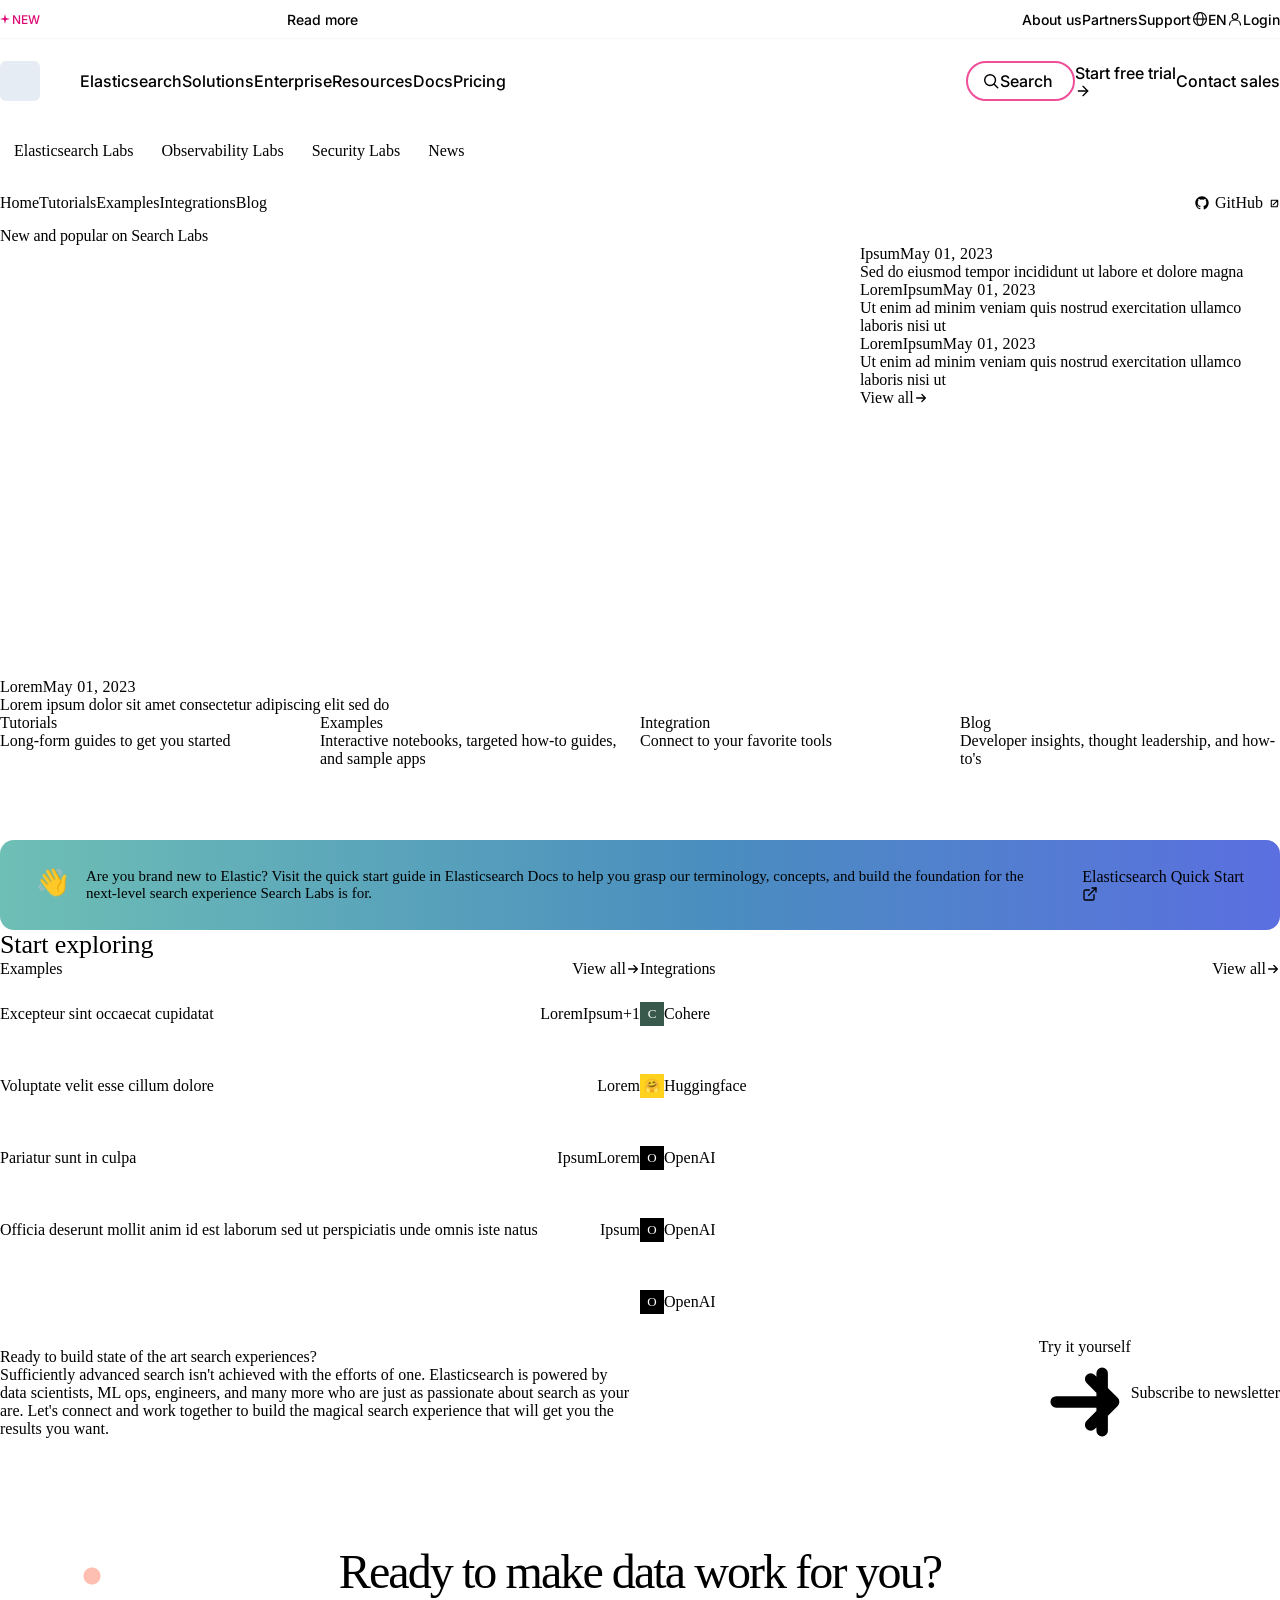
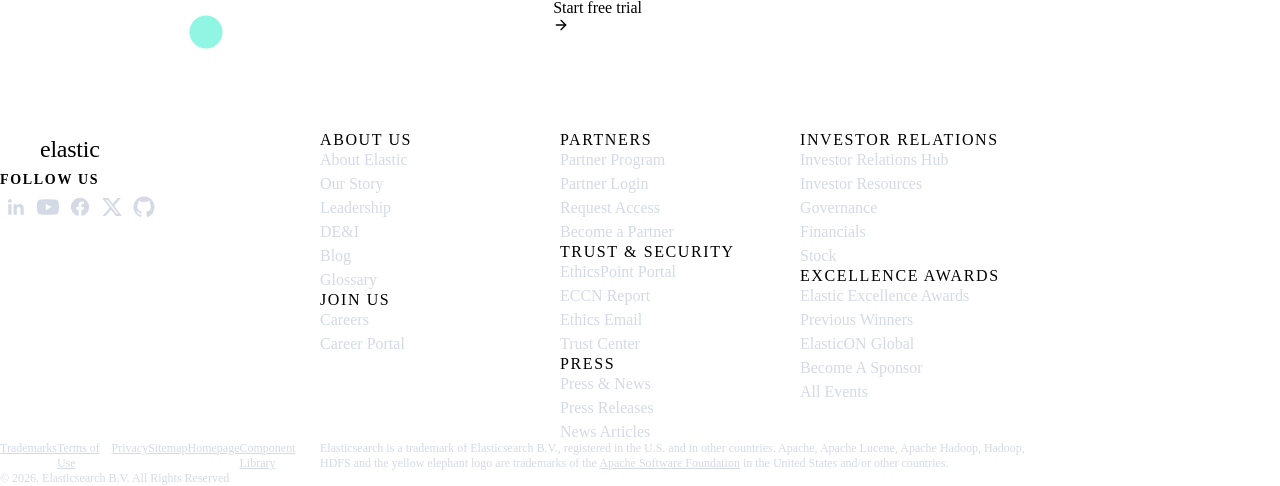
==== index.html @ caa1973e "Add files via upload" ====
<!DOCTYPE html>
<html lang="en">
<head>
<meta charset="UTF-8" />
<meta name="viewport" content="width=device-width, initial-scale=1" />
<title>Search Labs — New and popular</title>
<link rel="preconnect" href="https://fonts.googleapis.com" />
<link rel="preconnect" href="https://fonts.gstatic.com" crossorigin />
<link href="https://fonts.googleapis.com/css2?family=Inter:wght@400;500;600;700;800;900&family=Roboto+Mono:wght@500;700&display=swap" rel="stylesheet" />
<style>
  /* Inline fallback for experimental tokens — see design-system.css for full context.
     This block only takes effect if design-system.css fails to load. */
  :root {
    --fw-body: 500;  /* EXPERIMENT 2026-05-14: body weight Medium (vs default 400). */
  }
</style>
<link rel="stylesheet" href="design-system.css" />
<style>
  /* =========================================================
     Design tokens — MOVED to design-system.css
     ========================================================= */

  /* =========================================================
     Reset
     ========================================================= */
  *, *::before, *::after { box-sizing: border-box; }
  html, body { margin: 0; padding: 0; }
  body {
    font-family: var(--font-body);
    font-size: var(--fs-body);
    line-height: var(--lh-body);
    font-weight: var(--fw-body, 400);  /* EXPERIMENT 2026-05-14: see design-system.css. Literal 400 fallback engages if --fw-body is removed. */
    color: var(--gray-dark);
    background: var(--white);
    -webkit-font-smoothing: antialiased;
    -moz-osx-font-smoothing: grayscale;
  }
  a { color: inherit; text-decoration: none; }
  ul { list-style: none; margin: 0; padding: 0; }
  button { font: inherit; cursor: pointer; background: none; border: none; }
  img, svg { display: block; max-width: 100%; }

  /* =========================================================
     Page shell
     ========================================================= */
  .page {
    width: 100%;
    background: var(--white);
  }
  .container {
    max-width: 1512px;
    margin: 0 auto;
    padding-left: var(--s-64);
    padding-right: var(--s-64);
  }

  /* =========================================================
     Site header — TWO-TIER NAVIGATION COMPONENT
     -----------------------------------------------------------
     Flexible by design — both navs are plain <ul>/<li>/<a>.
     Customize by editing the <li> items in HTML.
     Mark the current page on each tier with class="is-active".
     ========================================================= */
  .site-header {
    position: sticky;
    top: 0;
    z-index: 100;
    background: var(--white);
  }

  /* Primary nav — cross-lab — AWS-style: white pill, bordered, hover-grey */
  .topnav {
    background: var(--white);
    border-top: 1px solid var(--border);
    border-bottom: 1px solid var(--border);
    color: var(--gray-dark);
  }
  .topnav__inner,
  .subnav__inner {
    max-width: 1512px;
    margin: 0 auto;
    display: flex;
    align-items: center;
  }
  /* Topnav inner sits 14px tighter than .container so the FIRST PILL'S TEXT
     (offset by its 14px internal padding) aligns with the gnav logo at 64px. */
  .topnav__inner  { height: 56px; padding: 0 calc(var(--s-64) - 14px); }
  .subnav__inner  { height: 48px; padding: 0 var(--s-64); }
  .topnav__list,
  .subnav__list {
    display: flex;
    margin: 0;
    padding: 0;
    list-style: none;
  }
  .topnav__list { gap: var(--s-4); }
  .subnav__list { gap: var(--s-24); }
  /* Make [hidden] work on flex containers — UA display:none is overridden
     by the explicit display:flex rule above, so we force it here. */
  .topnav__list[hidden],
  .subnav__list[hidden] { display: none; }
  .topnav__link,
  .subnav__link {
    position: relative;
    display: inline-flex;
    align-items: center;
    font-family: var(--font-body);
    font-weight: var(--fw-semibold);
    font-size: var(--fs-small);
    transition: color 0.15s ease, background-color 0.15s ease;
  }
  .topnav__link {
    height: 36px;
    padding: 0 14px;
    border-radius: 6px;
    color: var(--gray-dark);
  }
  .topnav__link:hover {
    background: #EDF1F5;
    color: var(--black);
  }
  .topnav__link.is-active {
    color: var(--black);
  }
  .topnav__link.is-active::after {
    content: '';
    position: absolute;
    left: 14px; right: 14px; bottom: -11px;
    height: 2px;
    background: var(--black);
    border-radius: 1px;
  }

  /* ─── Lab dropdown — replaces the 4-tab topnav list on inner/article pages ──
     Shows the current lab as a trigger button; clicking opens a panel listing
     all 4 labs with a check mark on the active one. Click navigates to that
     lab's home page. Toggled by the router based on which page is active. */
  .lab-dropdown {
    position: relative;
  }
  .lab-dropdown__trigger {
    display: inline-flex;
    align-items: center;
    gap: 8px;
    background: var(--white);
    border: 1px solid var(--border);
    padding: 6px 14px;
    cursor: pointer;
    font-family: var(--font-body);
    font-weight: var(--fw-semibold);
    font-size: var(--fs-small);
    color: var(--gray-dark);
    border-radius: 6px;
    transition: background-color 0.15s ease, border-color 0.15s ease;
  }
  .lab-dropdown__trigger:hover {
    background: #EDF1F5;
    border-color: var(--gray-medium);
    color: var(--black);
  }
  .lab-dropdown__trigger-chevron {
    width: 10px;
    height: 10px;
    transition: transform 0.18s ease;
    color: currentColor;
  }
  .lab-dropdown__trigger[aria-expanded="true"] .lab-dropdown__trigger-chevron {
    transform: rotate(180deg);
  }
  .lab-dropdown__panel {
    position: absolute;
    top: calc(100% + 6px);
    left: 0;
    min-width: 240px;
    background: var(--white);
    border: 1px solid var(--border);
    border-radius: var(--r-8);
    box-shadow: 0 8px 24px rgba(15, 23, 42, 0.08);
    padding: var(--s-16) 0 0 0;
    z-index: 100;
  }
  .lab-dropdown__panel-label {
    font-family: var(--font-body);
    font-size: var(--fs-small);
    color: var(--gray);
    margin: 0 0 var(--s-12);
    padding: 0 var(--s-12);
  }
  .lab-dropdown__list {
    list-style: none;
    margin: 0;
    padding: 0;
    display: flex;
    flex-direction: column;
    gap: 2px;
  }
  .lab-dropdown__item {
    display: flex;
    align-items: center;
    gap: var(--s-8);
    padding: var(--s-12);
    border-radius: var(--r-4);
    text-decoration: none;
    font-family: var(--font-body);
    font-weight: var(--fw-semibold);
    font-size: var(--fs-small);
    color: var(--gray-dark);
    transition: background-color 0.15s ease;
  }
  .lab-dropdown__item:hover {
    background: var(--surface-neutral-1-5);
  }
  .lab-dropdown__item-check {
    width: 16px;
    height: 16px;
    flex-shrink: 0;
    color: var(--brand-elastic-teal, #02BCB7);
    visibility: hidden; /* always reserves space so labels align */
  }
  .lab-dropdown__item.is-active .lab-dropdown__item-check {
    visibility: visible;
  }
  .lab-dropdown__item.is-active {
    background: #E6F7F5;
  }

  /* ─── Sticky secondary nav — wraps topnav + subnav so the whole row stays
     pinned to the top on inner/article pages. Only the secondary block is
     sticky; the brand nav and utility nav above it scroll away. */
  .topnav {
    position: sticky;
    top: 0;
    z-index: 50;
  }
  .subnav {
    position: sticky;
    top: 56px; /* topnav__inner height */
    z-index: 49;
  }
  /* Remove the hairline under the secondary nav per Session 53 */

  /* Sub nav — within-lab (light) */
  .subnav {
    background: var(--white);
    /* Border removed per Session 53 */
  }
  .subnav__link {
    height: 48px;
    color: var(--gray-dark);
  }
  .subnav__link:hover { color: var(--black); }
  .subnav__link.is-active { color: var(--black); }
  .subnav__link.is-active::after {
    content: '';
    position: absolute;
    left: 0; right: 0; bottom: -1px;
    height: 2px;
    background: var(--brand-elastic-blue);
  }
  /* Disabled (Company categories): non-interactive, slightly muted */
  .subnav__link.is-disabled {
    color: var(--gray);
    cursor: default;
    pointer-events: none;
    opacity: 0.7;
  }
  /* External link group — right-aligned within subnav row */
  .subnav__list--end {
    margin-left: auto;
  }
  /* Right-aligned group on the secondary nav. Holds all per-lab sub-nav
     lists (main links + optional external --end list with GitHub).
     Default: natural flow — sits to the right of the dropdown.
     On inner pages: .subnav__inner uses space-between to push the
     dropdown left and this group right. On home pages: no special
     right-alignment, the original .subnav__list--end orphan-push handles
     GitHub flush-right as before. */
  .subnav__right {
    display: flex;
    align-items: center;
    gap: var(--s-24);
    flex: 1;
  }
  .subnav__right[hidden] { display: none; }
  /* Inner pages only: the group right-aligns as a unit (the dropdown
     sits left of it). Remove the orphan margin-left:auto on --end since
     both lists now flow together. */
  body[data-inner-page] .subnav__right {
    flex: 0 0 auto;
    margin-left: auto;
  }
  body[data-inner-page] .subnav__list--end {
    margin-left: 0;
  }
  /* External link — brand logo on the left, small outbound arrow on the right */
  .subnav__link--external {
    gap: 6px;
  }
  .subnav__link-logo {
    width: 14px;
    height: 14px;
    color: var(--gray-dark);
    flex-shrink: 0;
    transition: color 0.15s ease;
  }
  .subnav__link-ext {
    width: 11px;
    height: 11px;
    color: var(--gray);
    flex-shrink: 0;
    transition: color 0.15s ease;
  }
  .subnav__link--external:hover .subnav__link-logo,
  .subnav__link--external:hover .subnav__link-ext { color: var(--gray-dark); }

  /* =========================================================
     Section 1 — HERO  (1512 × 776)
     ========================================================= */
  .hero {
    position: relative;
    background: var(--hero-bg);
    padding-top: var(--s-64);
    padding-bottom: var(--s-64);
    overflow: hidden;
  }
  /* Blank placeholder for "Casey's Background Art" — image will be added later */
  .hero__bg-placeholder {
    position: absolute;
    inset: 0;
    pointer-events: none;
    /* intentionally empty — placeholder for background art */
  }
  .hero__title {
    font-family: var(--font-heading);
    font-weight: var(--fw-bold);
    font-size: var(--fs-h2);
    line-height: var(--lh-h2);
    color: var(--gray-dark);
    margin: 0 0 var(--s-24) 0;
    letter-spacing: -0.01em;
    position: relative;
  }
  .hero__layout {
    display: grid;
    grid-template-columns: minmax(0, 1fr) 420px;
    gap: var(--s-64);
    align-items: start;
    position: relative;
  }

  /* Featured article card */
  .featured {
    background: var(--white);
    border: 1px solid var(--border);
    border-radius: var(--r-10);
    overflow: hidden;
    display: flex;
    flex-direction: column;
  }
  /* BLANK image placeholder — to be filled in later */
  .featured__image {
    height: 433px;
    background: var(--gray-lightest);
    border-bottom: 1px solid var(--border);
    /* Intentionally blank — user will add the background image later */
  }
  .featured__body {
    padding: var(--s-24);
    display: flex;
    flex-direction: column;
    gap: var(--s-16);
  }
  .featured__meta {
    display: flex;
    align-items: center;
    gap: var(--s-24);
  }
  .featured__date {
    font-family: var(--font-mono);
    font-size: var(--fs-xs);
    font-weight: var(--fw-medium);
    letter-spacing: 0.02em;
    color: var(--gray);
  }
  .featured__title {
    font-family: var(--font-heading);
    font-weight: var(--fw-bold);
    font-size: var(--fs-h4);
    line-height: var(--lh-h4);
    color: var(--gray-dark);
    margin: 0;
    letter-spacing: -0.005em;
  }
  .featured__title a { color: inherit; text-decoration: none; }
  .featured__title a:hover { text-decoration: underline; }

  /* Chip (tag) — blue outline pill */
  /* =========================================================
     Chip / tag — MOVED to design-system.css
     ========================================================= */

  /* Popular sidebar */
  .popular {
    display: flex;
    flex-direction: column;
    gap: var(--s-16);
  }
  .popular__list {
    display: flex;
    flex-direction: column;
  }
  .popular__item {
    padding: var(--s-24) 0;
    display: flex;
    flex-direction: column;
    gap: var(--s-16);
  }
  .popular__item:first-child {
    padding-top: 0;
  }
  .popular__item + .popular__item {
    border-top: 1px solid var(--border);
  }
  .popular__head {
    display: flex;
    align-items: center;
    gap: var(--s-24);
    flex-wrap: wrap;
  }
  .popular__chips {
    display: flex;
    gap: var(--s-8);
  }
  .popular__date {
    font-family: var(--font-mono);
    font-size: var(--fs-xs);
    font-weight: var(--fw-medium);
    letter-spacing: 0.02em;
    color: var(--gray);
  }
  .popular__title {
    font-family: var(--font-heading);
    font-weight: var(--fw-bold);
    font-size: var(--fs-h5);
    line-height: var(--lh-h5);
    color: var(--gray-dark);
    margin: 0;
    letter-spacing: -0.005em;
  }
  .popular__title a:hover { text-decoration: underline; }

  /* View-all link */
  .view-all {
    display: inline-flex;
    align-items: center;
    gap: var(--s-8);
    font-family: var(--font-body);
    font-weight: var(--fw-bold);
    font-size: var(--fs-link);
    line-height: var(--lh-link);
    color: var(--brand-elastic-blue);
    margin-top: var(--s-8);
  }
  .view-all:hover { text-decoration: underline; }
  .view-all svg { width: 14px; height: 14px; }

  /* Popular sidebar — Follow + Subscribe pair (Obs/Sec home) */
/* Popular sidebar — SHARE block at the bottom (replaces the long
     Follow / Subscribe buttons). Reuses the sidebar__share visual. */
  .popular__share {
    margin-top: var(--s-24);
    padding-top: var(--s-24);
    border-top: 1px solid var(--border);
  }
  .popular__share-label {
    font-family: var(--font-mono);
    font-weight: var(--fw-bold);
    font-size: 12px;
    letter-spacing: 0.08em;
    text-transform: uppercase;
    color: var(--gray);
    margin: 0 0 var(--s-12) 0;
  }
  .popular__share-icons {
    display: flex;
    gap: var(--s-16);
  }
  .popular__share-icons a {
    color: var(--gray);
    transition: color 0.15s ease;
    display: inline-flex;
  }
  .popular__share-icons a:hover { color: var(--gray-dark); }
  .popular__share-icons svg { width: 20px; height: 20px; }

  /* =========================================================
     Section 2 — CONTENT (Category cards + Callout + Explore)
     ========================================================= */
  .content {
    padding-top: var(--s-64);
    padding-bottom: var(--s-64);
    background: var(--white);
  }

  /* 4 category cards row */
  /* ============ Blog tabs (Articles / Series) — uses glossary alphabet pattern ============ */
  .blog-tabs {
    max-width: 1512px;
    margin: 0 auto;
    padding: var(--s-32) var(--s-64) 0;
    display: flex;
    gap: var(--s-32);
    background: var(--white);
    position: sticky;
    top: 0;
    z-index: 5;
    border-bottom: 1px solid var(--border);
  }
  .blog-tabs button {
    background: none;
    border: none;
    padding: 0 0 14px 0;
    font-family: var(--font-body);
    font-weight: var(--fw-semibold);
    font-size: 18px;
    line-height: 1;
    color: #9CA3AF;
    cursor: pointer;
    position: relative;
    transition: color 0.15s ease;
  }
  .blog-tabs button:hover:not(.is-active) { color: var(--gray-dark); }
  .blog-tabs button.is-active {
    color: var(--brand-elastic-blue);
    font-weight: var(--fw-bold);
  }
  .blog-tabs button.is-active::after {
    content: '';
    position: absolute;
    left: 0; right: 0; bottom: -1px;
    height: 2px;
    background: var(--brand-elastic-blue);
  }

  /* Series grid — 3 columns, simple image + title + description card */
  .series-grid {
    max-width: 1512px;
    margin: 0 auto;
    padding: 0 var(--s-64);
    display: grid;
    grid-template-columns: repeat(3, 1fr);
    gap: var(--s-32);
  }
  .series-card {
    display: flex;
    flex-direction: column;
    background: var(--white);
    border: 1px solid var(--border);
    border-radius: var(--r-8);
    overflow: hidden;
    text-decoration: none;
    color: inherit;
    transition: border-color 0.15s ease, box-shadow 0.15s ease, transform 0.15s ease;
  }
  .series-card:hover {
    border-color: #B6C7E0;
    box-shadow: 0 4px 12px rgba(15, 27, 56, 0.06);
    transform: translateY(-1px);
  }
  .series-card__image {
    aspect-ratio: 16 / 10;
    background: linear-gradient(135deg, #E6ECF3 0%, var(--surface-neutral-1-5) 100%);
  }
  .series-card__body {
    padding: var(--s-24);
    display: flex;
    flex-direction: column;
    gap: var(--s-12);
  }
  .series-card__title {
    font-family: var(--font-heading);
    font-weight: var(--fw-bold);
    font-size: 20px;
    line-height: var(--lh-h4);
    color: var(--gray-dark);
    margin: 0;
    letter-spacing: -0.005em;
  }
  .series-card:hover .series-card__title { text-decoration: underline; }
  .series-card__desc {
    font-family: var(--font-body);
    font-size: 15px;
    line-height: var(--lh-lead);
    color: var(--gray-dark);
    margin: 0;
  }
  @media (max-width: 1100px) {
    .series-grid { grid-template-columns: repeat(2, 1fr); }
  }
  @media (max-width: 720px) {
    .series-grid { grid-template-columns: 1fr; }
    .blog-tabs { padding: var(--s-24) var(--s-24) 0; gap: var(--s-24); }
    .blog-tabs button { font-size: 16px; }
  }

    /* ============ Glossary page ============ */
  .glossary-alphabet {
    max-width: 1512px;
    margin: 0 auto;
    padding: var(--s-32) var(--s-64) var(--s-16);
    display: flex;
    flex-wrap: wrap;
    gap: 28px;
    background: var(--white);
    position: sticky;
    top: 0;
    z-index: 5;
    border-bottom: 1px solid var(--border);
  }
  .glossary-alphabet button {
    background: none;
    border: none;
    padding: 0;
    font-family: var(--font-body);
    font-weight: var(--fw-medium);
    font-size: 18px;
    line-height: 1;
    color: #9CA3AF;
    cursor: pointer;
    transition: color 0.15s ease;
  }
  .glossary-alphabet button:hover:not([disabled]) { color: var(--gray-dark); }
  .glossary-alphabet button.is-active {
    color: var(--brand-elastic-blue);
    font-weight: var(--fw-bold);
    position: relative;
  }
  .glossary-alphabet button.is-active::after {
    content: '';
    position: absolute;
    left: -4px; right: -4px; bottom: -17px;
    height: 2px;
    background: var(--brand-elastic-blue);
  }
  .glossary-alphabet button[disabled] {
    color: #D4DAE5;
    cursor: default;
  }
  .glossary-body {
    max-width: 1512px;
    margin: 0 auto;
    padding: var(--s-48) var(--s-64) var(--s-64);
    display: grid;
    grid-template-columns: 280px 1fr;
    gap: 80px;
    align-items: start;
  }
  .glossary-letter-card {
    width: 80px;
    height: 80px;
    background: var(--surface-neutral-1-5);
    border-radius: var(--r-8);
    display: flex;
    align-items: center;
    justify-content: center;
    font-family: var(--font-heading);
    font-weight: var(--fw-bold);
    font-size: 40px;
    color: var(--brand-elastic-blue);
    margin-bottom: var(--s-24);
  }
  .glossary-toc {
    display: flex;
    flex-direction: column;
    gap: 14px;
    font-family: var(--font-body);
    font-size: 15px;
    font-weight: var(--fw-medium);
    line-height: 1.4;
  }
  .glossary-toc a {
    color: var(--gray-dark);
    text-decoration: none;
    cursor: pointer;
    transition: color 0.15s ease;
  }
  .glossary-toc a:hover { color: var(--brand-elastic-blue); }
  .glossary-defs {
    display: flex;
    flex-direction: column;
    gap: 40px;
    max-width: 820px;
  }
  .glossary-term { scroll-margin-top: 120px; }
  .glossary-term__title {
    font-family: var(--font-heading);
    font-weight: var(--fw-bold);
    font-size: 26px;
    line-height: var(--lh-h4);
    color: var(--gray-dark);
    margin: 0 0 var(--s-12) 0;
    letter-spacing: -0.005em;
  }
  .glossary-term__def {
    font-family: var(--font-body);
    font-size: 16px;
    line-height: 1.7;
    color: var(--gray-dark);
    margin: 0;
  }
  .glossary-empty {
    color: var(--gray);
    font-style: italic;
  }
  @media (max-width: 900px) {
    .glossary-body { grid-template-columns: 1fr; gap: var(--s-32); padding: var(--s-32) var(--s-24); }
    .glossary-alphabet { padding: var(--s-24); gap: var(--s-16); }
    .glossary-alphabet button { font-size: 16px; }
  }

    /* ============ Home page gradient "Get Started" callout banner ============ */
  .home-callout {
    background: linear-gradient(90deg, #6EBFB5 0%, #4A8EBF 55%, #5B6FE0 100%);
    border-radius: 14px;
    padding: 28px 36px;
    margin: var(--s-48) 0 var(--s-48) 0;
    color: var(--white);
    display: flex;
    align-items: center;
    gap: 40px;
  }
  .home-callout__content {
    display: flex;
    align-items: flex-start;
    gap: 18px;
    flex: 1;
  }
  .home-callout__emoji {
    font-size: 26px;
    line-height: 1;
    flex-shrink: 0;
    margin-top: 2px;
  }
  .home-callout__text {
    font-family: var(--font-body);
    font-size: 15px;
    line-height: var(--lh-lead);
    color: var(--white);
    margin: 0;
  }
  .home-callout__text strong {
    font-weight: var(--fw-bold);
  }
  @media (max-width: 900px) {
    .home-callout { flex-direction: column; align-items: flex-start; gap: 22px; padding: var(--s-24); }
  }

  /* ============ Sidebar Quick Start callout (teal→blue gradient card) ============ */
  .qs-callout {
    background: linear-gradient(155deg, #6EBFB5 0%, #4A8EBF 55%, #5B6FE0 100%);
    border-radius: var(--r-10);
    padding: 26px var(--s-24);
    color: var(--white);
    display: flex;
    flex-direction: column;
    gap: 18px;
  }
  .qs-callout__emoji {
    font-size: 30px;
    line-height: 1;
  }
  .qs-callout__text {
    font-family: var(--font-body);
    font-size: 14px;
    line-height: var(--lh-lead);
    color: var(--white);
    margin: 0;
  }
  .qs-callout__text strong { font-weight: var(--fw-bold); }

  /* Start exploring section heading */
  .explore-title {
    font-family: var(--font-heading);
    font-weight: var(--fw-bold);
    font-size: 26px;
    line-height: var(--lh-h4);
    color: var(--gray-dark);
    margin: 0 0 var(--s-32) 0;
    letter-spacing: -0.005em;
  }

  .cat-cards {
    display: grid;
    grid-template-columns: repeat(4, 1fr);
    gap: var(--s-32);
    margin-bottom: var(--s-32);
  }
  .cat-card {
    background: var(--white);
    border: 1px solid var(--border);
    border-radius: var(--r-8);
    padding: var(--s-24);
    min-height: 126px;
    display: flex;
    flex-direction: column;
    gap: var(--s-8);
  }
  .cat-card__title {
    font-family: var(--font-heading);
    font-weight: var(--fw-bold);
    font-size: var(--fs-h5);    /* CHANGED 2026-05-14: was --fs-h4 (25px) → --fs-h5 (22px) to match .popular__title size on the home page. Revert: --fs-h4. */
    line-height: var(--lh-h5);  /* CHANGED 2026-05-14: was literal 1.2 → token --lh-h5 (1.3) for true alignment with .popular__title. Revert: 1.2. */
    color: var(--gray-dark);
    margin: 0;
  }
  .cat-card__desc {
    font-family: var(--font-body);
    font-size: var(--fs-small);
    line-height: var(--lh-small);
    color: var(--gray-dark);
    margin: 0;
  }
  .cat-card:hover .cat-card__title { text-decoration: underline; }

  /* Callout (teal→blue gradient) */
  /* Start exploring */
  .explore__title {
    font-family: var(--font-heading);
    font-weight: var(--fw-bold);
    font-size: var(--fs-h3);
    line-height: var(--lh-h3);
    color: var(--gray-dark);
    margin: 0 0 var(--s-24) 0;
    letter-spacing: -0.005em;
  }
  .explore__grid {
    display: grid;
    grid-template-columns: 1fr 1fr;
    gap: var(--s-32);
  }
  .explore-col__head {
    display: flex;
    align-items: center;
    justify-content: space-between;
    margin-bottom: var(--s-16);
  }
  .explore-col__title {
    font-family: var(--font-heading);
    font-weight: var(--fw-bold);
    font-size: var(--fs-h4);
    line-height: var(--lh-h2);
    color: var(--gray-dark);
    margin: 0;
    letter-spacing: -0.005em;
  }
  .explore-card {
    background: var(--white);
    border: 1px solid var(--border);
    border-radius: var(--r-8);
    overflow: hidden;
  }
  .explore-row {
    display: flex;
    align-items: center;
    gap: var(--s-16);
    padding: var(--s-24);
    min-height: 72px;
    border-bottom: 1px solid var(--border);
  }
  .explore-row:last-child { border-bottom: none; }
  .explore-row__link {
    font-family: var(--font-body);
    font-weight: var(--fw-bold);
    font-size: var(--fs-link);
    color: var(--gray-dark);
    flex: 1;
    line-height: 1.4;
  }
  .explore-row__link:hover { text-decoration: underline; }
  .explore-row__chips {
    display: flex;
    gap: var(--s-8);
    flex-shrink: 0;
  }
  .integration-row {
    display: flex;
    align-items: center;
    gap: var(--s-16);
    padding: var(--s-24);
    height: 72px;
    border-bottom: 1px solid var(--border);
  }
  .integration-row:last-child { border-bottom: none; }
  .integration-row__logo {
    width: 24px;
    height: 24px;
    border-radius: var(--r-4);
    display: grid;
    place-items: center;
    flex-shrink: 0;
    background: var(--gray-lightest);
    font-size: 13px;
    font-weight: var(--fw-bold);
  }
  .integration-row__name {
    font-family: var(--font-body);
    font-weight: var(--fw-bold);
    font-size: var(--fs-link);
    color: var(--gray-dark);
  }
  .integration-row__name:hover { text-decoration: underline; }

  /* Integration brand colors */
  .logo-cohere {
    background: #39594D;
    color: white;
  }
  .logo-huggingface {
    background: #FFD21E;
    color: #14141b;
  }
  .logo-openai {
    background: #000;
    color: white;
  }

  /* =========================================================
     Section 3 — NEWSLETTER (1512 × 414)
     ========================================================= */
  .newsletter {
    padding-bottom: var(--s-64);
    background: var(--white);
  }
  .newsletter__card {
    background: var(--gray-lightest);
    border-radius: var(--r-8);
    padding: var(--s-64);
    display: flex;
    align-items: center;
    gap: var(--s-64);
  }
  .newsletter__left {
    display: flex;
    flex-direction: column;
    gap: var(--s-24);
    flex: 1;
  }
  .newsletter__title {
    font-family: var(--font-heading);
    font-weight: var(--fw-bold);
    font-size: var(--fs-h3);
    line-height: var(--lh-h3);
    color: var(--gray-dark);
    margin: 0;
    max-width: 635px;
    letter-spacing: -0.005em;
  }
  .newsletter__desc {
    font-family: var(--font-body);
    font-size: var(--fs-body);
    line-height: var(--lh-body);
    color: var(--gray-dark);
    margin: 0;
    max-width: 635px;
  }
  .newsletter__actions {
    display: flex;
    gap: var(--s-32);
    align-items: center;
    flex-shrink: 0;
  }
  /* ===== Button system — MOVED to design-system.css ===== */

  /* =========================================================
     Section 4 — FOOTER (dark)
     ========================================================= */
  /* ============ Footer (Figma 2066:5640) — Trial banner + dark Footer ============ */
  .footer {
    background: var(--white);
    color: var(--white);
    position: relative;
    padding: 0;
  }

  /* === Trial banner (top section, rounded top corners) === */
  .trial-banner {
    background: var(--text-default);
    border-radius: 48px 48px 0 0;
    padding: 96px 0;
    position: relative;
    overflow: hidden;
  }
  .trial-banner__inner {
    max-width: 1512px;
    margin: 0 auto;
    padding: 0 var(--s-64);
    display: flex;
    flex-direction: column;
    align-items: center;
    gap: var(--s-32);
    text-align: center;
    position: relative;
    z-index: 2;
  }
  .trial-banner__title {
    font-family: var(--font-heading);
    font-weight: var(--fw-regular);
    font-size: 48px;
    line-height: var(--lh-h2);
    letter-spacing: -0.04em;
    color: var(--white);
    margin: 0;
    max-width: 880px;
    position: relative;
    z-index: 2;
  }
  .trial-banner__actions {
    display: flex;
    gap: var(--s-16);
    align-items: center;
    position: relative;
    z-index: 2;
  }

  /* Decorative pattern blobs — abstract CSS-only flourishes since the
     full Figma SVG illustration isn't available. */
  .trial-banner__pattern {
    position: absolute;
    pointer-events: none;
    z-index: 1;
  }
  .trial-banner__pattern--left {
    left: -60px; top: -40px;
    width: 380px; height: 280px;
    background:
      radial-gradient(circle at 40% 60%, #FF957D 0 8px, transparent 9px),
      radial-gradient(circle at 70% 80%, #48EFCF 0 16px, transparent 17px);
    opacity: 0.6;
  }
  .trial-banner__pattern--right {
    right: -60px; top: -40px;
    width: 380px; height: 280px;
    background:
      radial-gradient(circle at 80% 20%, var(--brand-elastic-blue) 0 6px, transparent 7px),
      radial-gradient(circle at 95% 70%, #FF1493 0 5px, transparent 6px),
      radial-gradient(circle at 40% 90%, #FED10A 0 8px, transparent 9px);
    opacity: 0.6;
  }
  /* Subtle dot pattern overlay */
  .trial-banner__dots {
    position: absolute;
    inset: 0;
    background-image: radial-gradient(circle, rgba(255,255,255,0.05) 1px, transparent 1px);
    background-size: 28px 28px;
    pointer-events: none;
    z-index: 0;
  }

  /* === Main footer (dark section under banner) === */
  .footer__main {
    background: var(--text-default);
    padding: 96px 0 var(--s-48);
    position: relative;
  }
  .footer__main-inner {
    max-width: 1512px;
    margin: 0 auto;
    padding: 0 var(--s-64);
  }
  .footer__grid {
    display: grid;
    grid-template-columns: 320px repeat(4, 1fr);
    gap: var(--s-48);
    margin-bottom: var(--s-64);
  }
  .footer__brand-col {
    display: flex;
    flex-direction: column;
    gap: var(--s-32);
  }
  .footer__brand {
    display: inline-flex;
    align-items: center;
    gap: var(--s-12);
  }
  .footer__brand-mark {
    width: 40px;
    height: 40px;
    background: var(--white);
    border-radius: 6px;
    flex-shrink: 0;
  }
  .footer__brand-wordmark {
    font-family: var(--font-body);
    font-weight: var(--fw-regular);
    font-size: 24px;
    line-height: 1;
    color: var(--white);
    letter-spacing: -0.01em;
  }
  .footer__follow-label {
    font-family: var(--font-body);
    font-weight: 800;
    font-size: 14px;
    line-height: 22px;
    letter-spacing: 0.12em;
    text-transform: uppercase;
    color: var(--white);
    margin: 0 0 var(--s-12) 0;
  }
  .footer__socials {
    display: flex;
    gap: var(--s-16);
  }
  .footer__socials a {
    width: 32px;
    height: 32px;
    display: inline-flex;
    align-items: center;
    justify-content: center;
    color: #D4DAE5;
    transition: color 0.15s ease;
    text-decoration: none;
  }
  .footer__socials a:hover { color: var(--white); }
  .footer__socials svg { width: 22px; height: 22px; }
  .footer__socials a.footer__socials--gh {
    border: 2px solid var(--surface-neutral-dark-1);
    border-radius: 6px;
  }

  .footer__col {
    display: flex;
    flex-direction: column;
    gap: var(--s-32);
  }
  .footer__col-group {
    display: flex;
    flex-direction: column;
    gap: var(--s-16);
  }
  .footer__col-label {
    font-family: var(--font-body);
    font-weight: var(--fw-bold);
    font-size: 16px;
    line-height: 22px;
    letter-spacing: 0.1em;
    text-transform: uppercase;
    color: var(--white);
    margin: 0;
  }
  .footer__col-links {
    display: flex;
    flex-direction: column;
    gap: 6px;
  }
  .footer__col-links a {
    font-family: var(--font-body);
    font-weight: var(--fw-regular);
    font-size: 16px;
    line-height: var(--lh-body);
    color: #D4DAE5;
    text-decoration: none;
    transition: color 0.15s ease;
  }
  .footer__col-links a:hover { color: var(--white); }

  /* === Footer legal row === */
  .footer__legal {
    border-top: 1px solid var(--surface-neutral-dark-1);
    padding-top: var(--s-32);
    display: grid;
    grid-template-columns: 320px 1fr;
    gap: var(--s-48);
  }
  .footer__legal-meta {
    display: flex;
    flex-direction: column;
    gap: var(--s-12);
  }
  .footer__legal-links {
    display: flex;
    gap: var(--s-12);
  }
  .footer__legal-links a {
    font-family: var(--font-body);
    font-size: 12px;
    line-height: var(--lh-h4);
    color: #D4DAE5;
    text-decoration: underline;
    transition: color 0.15s ease;
  }
  .footer__legal-links a:hover { color: var(--white); }
  .footer__legal-copy {
    font-family: var(--font-body);
    font-size: 12px;
    line-height: var(--lh-h4);
    color: #D4DAE5;
    margin: 0;
  }
  .footer__legal-trademark {
    font-family: var(--font-body);
    font-size: 12px;
    line-height: var(--lh-h4);
    color: #D4DAE5;
    margin: 0;
    max-width: 720px;
  }
  .footer__legal-trademark a {
    color: #D4DAE5;
    text-decoration: underline;
  }

  /* Responsive */
  @media (max-width: 1200px) {
    .trial-banner { padding: var(--s-64) 0; }
    .trial-banner__inner { padding: 0 var(--s-48); }
    .trial-banner__title { font-size: 40px; }
    .footer__main { padding: var(--s-64) 0 var(--s-32); }
    .footer__main-inner { padding: 0 var(--s-48); }
    .footer__grid { grid-template-columns: 1fr 1fr; gap: var(--s-32); }
    .footer__brand-col { grid-column: 1 / -1; }
    .footer__legal { grid-template-columns: 1fr; }
  }
  @media (max-width: 720px) {
    .trial-banner { padding: var(--s-48) 0; border-radius: 24px 24px 0 0; }
    .trial-banner__inner { padding: 0 var(--s-24); }
    .trial-banner__title { font-size: var(--fs-title-l); }
    .trial-banner__actions { flex-direction: column; width: 100%; }
    .footer__main { padding: var(--s-48) 0 var(--s-24); }
    .footer__main-inner { padding: 0 var(--s-24); }
    .footer__grid { grid-template-columns: 1fr; }
    .footer__legal-links { flex-wrap: wrap; }
  }
  .footer__copyright { display: none; }

  /* =========================================================
     Responsive
     ========================================================= */
  @media (max-width: 1200px) {
    .hero__layout { grid-template-columns: 1fr; }
      .cat-cards { grid-template-columns: repeat(2, 1fr); }
    .explore__grid { grid-template-columns: 1fr; }
    .newsletter__card { flex-direction: column; align-items: flex-start; }
    .footer__top { flex-direction: column; gap: var(--s-48); }
    .footer__left { width: 100%; }
  }
  @media (max-width: 720px) {
    .container { padding-left: var(--s-24); padding-right: var(--s-24); }
    .hero__title { font-size: var(--fs-title-l); }
    .featured__image { height: 240px; }
    .featured__title { font-size: 20px; }
      .cat-cards { grid-template-columns: 1fr; }
    .newsletter__card { padding: var(--s-32); }
    .newsletter__actions { flex-direction: column; align-items: stretch; gap: var(--s-12); width: 100%; }
    .footer { padding: var(--s-32) var(--s-24) var(--s-24); }
    .footer__bottom { flex-direction: column; align-items: flex-start; gap: var(--s-16); }
  }
  /* =========================================================
     Section 1 — Article HERO
     ========================================================= */
  .article-hero {
    background: var(--hero-bg);
    padding: var(--s-64) 0 var(--s-48);
  }
  .article-hero__inner {
    max-width: 1512px;
    margin: 0 auto;
    padding: 0 var(--s-64);
  }
  .article-hero__crumb {
    font-family: var(--font-mono);
    font-weight: var(--fw-bold);
    font-size: var(--fs-xs);
    letter-spacing: 0.02em;
    color: var(--brand-elastic-blue);
    margin: 0 0 var(--s-16) 0;
  }
  .article-hero__crumb a { color: inherit; text-decoration: none; }
  .article-hero__crumb a:hover { text-decoration: underline; }
  .article-hero__title {
    font-family: var(--font-heading);
    font-weight: var(--fw-bold);
    font-size: var(--fs-h2);
    line-height: var(--lh-h2);
    color: var(--gray-dark);
    margin: 0 0 var(--s-16) 0;
    letter-spacing: -0.015em;
  }
  .article-hero__intro {
    font-family: var(--font-body);
    font-size: var(--fs-lead);
    line-height: var(--lh-lead);
    color: var(--gray-dark);
    margin: 0 0 var(--s-24) 0;
    max-width: 720px;
  }
  .article-hero__tags {
    display: flex;
    gap: var(--s-8);
    margin-bottom: var(--s-32);
  }
  .article-hero__byline {
    display: flex;
    align-items: center;
    gap: var(--s-16);
  }
  .avatar-stack {
    display: flex;
    align-items: center;
  }
  .avatar-stack__item {
    width: 40px;
    height: 40px;
    border-radius: var(--r-full);
    border: 2px solid var(--hero-bg);
    background: linear-gradient(135deg, #c5cdde, #6b7891);
    color: white;
    display: grid;
    place-items: center;
    font-size: 13px;
    font-weight: var(--fw-bold);
  }
  .avatar-stack__item + .avatar-stack__item {
    margin-left: -10px;
  }
  .avatar-stack__item:nth-child(2) {
    background: linear-gradient(135deg, #9aa6c0, #4e5b78);
  }
  .avatar-stack__item:nth-child(3) {
    background: linear-gradient(135deg, #b8c2d8, #5a6985);
  }
  .article-hero__authors {
    display: flex;
    flex-direction: column;
    gap: 2px;
  }
  .article-hero__author-line {
    font-family: var(--font-body);
    font-weight: var(--fw-semibold);
    font-size: var(--fs-small);
    color: var(--gray-dark);
  }
  .article-hero__date {
    font-family: var(--font-mono);
    font-weight: var(--fw-medium);
    font-size: var(--fs-xs);
    letter-spacing: 0.02em;
    color: var(--gray);
  }

  /* =========================================================
     Section 2 — Article BODY (main + sidebar)
     ========================================================= */
  .article {
    padding: var(--s-64) 0;
    background: var(--white);
  }
  .article__layout {
    max-width: 1512px;
    margin: 0 auto;
    padding: 0 var(--s-64);
    display: grid;
    grid-template-columns: minmax(0, 1fr) 220px;
    gap: var(--s-48);
    align-items: start;
  }
  .article__main {
    min-width: 0;
    max-width: 920px;
  }
  .article__main h2 {
    font-family: var(--font-heading);
    font-weight: var(--fw-bold);
    font-size: var(--fs-title-l);
    line-height: var(--lh-h4);
    color: var(--gray-dark);
    margin: var(--s-48) 0 var(--s-16) 0;
    letter-spacing: -0.005em;
  }
  .article__main h2:first-child { margin-top: 0; }
  .article__main p {
    font-family: var(--font-body);
    font-size: var(--fs-body);
    line-height: 1.7;
    color: var(--gray-dark);
    margin: 0 0 var(--s-16) 0;
  }
  .article__main p strong {
    font-weight: var(--fw-bold);
  }
  .article__main a {
    color: var(--blue);
    font-weight: var(--fw-semibold);
  }
  .article__main a:hover { text-decoration: underline; }
  .article__main p code,
  .article__main li code {
    font-family: var(--font-mono);
    font-size: 0.92em;
    background: var(--surface-neutral-1-5);
    padding: 2px 6px;
    border-radius: var(--r-4);
    color: var(--text-default);
    border: 1px solid rgba(28, 30, 35, 0.06);
  }
  .article__main pre {
    position: relative;
    margin: var(--s-20, 20px) 0;
    padding: var(--s-20, 20px) var(--s-24);
    background: var(--surface-neutral-1-5);
    border: 1px solid var(--border);
    border-radius: 6px;
    overflow-x: auto;
    font-family: var(--font-mono);
    font-size: 14px;
    line-height: var(--lh-small);
    color: var(--text-default);
  }
  .article__main pre code {
    font-family: inherit;
    font-size: inherit;
    background: transparent;
    border: none;
    padding: 0;
    color: inherit;
  }
  .article__main ul,
  .article__main ol {
    margin: 0 0 var(--s-16) 0;
    padding-left: var(--s-24);
  }
  .article__main li {
    font-family: var(--font-body);
    font-size: var(--fs-body);
    line-height: 1.7;
    color: var(--gray-dark);
    margin-bottom: var(--s-8);
  }

  /* Diagram placeholder */
  .diagram {
    margin: var(--s-32) 0;
    padding: var(--s-32);
    background: var(--gray-lightest);
    border: 1px solid var(--border);
    border-radius: var(--r-8);
    display: flex;
    flex-direction: column;
    gap: var(--s-32);
  }
  .diagram__block { display: flex; flex-direction: column; gap: var(--s-12); }
  .diagram__label {
    font-family: var(--font-heading);
    font-weight: var(--fw-bold);
    font-size: 18px;
    color: var(--gray-dark);
  }
  .diagram__row {
    background: var(--white);
    border: 1px dashed var(--gray-medium);
    border-radius: var(--r-8);
    padding: var(--s-32);
    color: var(--gray);
    font-family: var(--font-mono);
    font-size: var(--fs-xs);
    text-align: center;
  }

  /* Sidebar */
  .article__sidebar {
    position: sticky;
    top: 120px; /* 56 top-nav + 48 sub-nav + 16 spacing */
    display: flex;
    flex-direction: column;
    gap: var(--s-32);
  }
  .sidebar__label {
    font-family: var(--font-mono);
    font-weight: var(--fw-bold);
    font-size: var(--fs-xs);
    letter-spacing: 0.02em;
    color: var(--gray);
    margin: 0 0 var(--s-16) 0;
  }
  .sidebar__links {
    display: flex;
    flex-direction: column;
    gap: var(--s-12);
    padding-left: var(--s-16);
    border-left: 2px solid var(--border);
  }
  .sidebar__links a {
    font-family: var(--font-body);
    font-weight: var(--fw-medium);
    font-size: var(--fs-small);
    line-height: var(--lh-small);
    color: var(--gray-dark);
    padding-left: var(--s-4);
  }
  .sidebar__links a:hover { text-decoration: underline; }
  .sidebar__links a.is-active {
    color: var(--blue);
    font-weight: var(--fw-bold);
    border-left: 2px solid var(--blue);
    margin-left: -18px;
    padding-left: var(--s-16);
  }
  .sidebar__share {
    display: flex;
    gap: var(--s-16);
  }
  .sidebar__share a {
    color: var(--gray);
    transition: color 0.15s ease;
  }
  .sidebar__share a:hover { color: var(--gray-dark); }
  .sidebar__share svg { width: 20px; height: 20px; }

  /* =========================================================
     Section 3 — Related content
     ========================================================= */
  .related {
    padding: var(--s-32) 0 var(--s-64);
    background: var(--white);
  }
  .related__inner {
    max-width: 1512px;
    margin: 0 auto;
    padding: 0 var(--s-64);
  }
  .related__title {
    font-family: var(--font-heading);
    font-weight: var(--fw-bold);
    font-size: var(--fs-h3);
    line-height: var(--lh-h3);
    color: var(--gray-dark);
    margin: 0 0 var(--s-32) 0;
    letter-spacing: -0.005em;
  }
  .related__grid {
    display: grid;
    grid-template-columns: repeat(3, 1fr);
    gap: var(--s-32);
  }
  /* =========================================================
     Blog card (.related-card)
     ---------------------------------------------------------
     Used on blog landing, tag pages, article-related sections,
     and author pages. Bare layout — no card chrome, sits
     directly on page background. Image gets its own hairline
     border and radius. Body is flush with the grid; vertical
     gap handled by flex gap between elements.

     Redesigned Session 24 (2026-05-15) to match the Elastic
     Search Labs Blogs reference. Class name kept as
     .related-card to avoid sweeping ~1100 HTML class refs.
     ========================================================= */
  .related-card {
    background: transparent;
    display: flex;
    flex-direction: column;
    gap: var(--s-16);
  }
  .related-card__image {
    height: 260px;
    background: var(--gray-lightest);
    border: 1px solid var(--border);
    border-radius: var(--r-8);
  }
  .related-card__body {
    display: flex;
    flex-direction: column;
    gap: var(--s-16);
    flex: 1;
  }
  .related-card__meta {
    display: flex;
    align-items: center;
    gap: var(--s-16);
    flex-wrap: wrap;
  }
  .related-card__date {
    font-family: var(--font-mono);
    font-size: var(--fs-xs);
    font-weight: var(--fw-medium);
    letter-spacing: 0.02em;
    color: var(--gray);
  }
  .related-card__title {
    font-family: var(--font-heading);
    font-weight: var(--fw-bold);
    font-size: var(--fs-h4);
    line-height: var(--lh-h4);
    color: var(--gray-dark);
    margin: 0;
  }
  .related-card__title a:hover { text-decoration: underline; }
  .related-card__desc {
    font-family: var(--font-body);
    font-size: var(--fs-small);
    line-height: var(--lh-small);
    color: var(--gray-dark);
    margin: 0;
    display: -webkit-box;
    -webkit-line-clamp: 2;
    -webkit-box-orient: vertical;
    overflow: hidden;
  }
  .related-card__author {
    display: flex;
    align-items: center;
    gap: var(--s-12);
    margin-top: auto;
  }
  .related-card__avatar {
    width: 40px;
    height: 40px;
    border-radius: var(--r-full);
    background: var(--surface-neutral-1-5);
    color: var(--text-subtler);
    display: inline-flex;
    align-items: center;
    justify-content: center;
    font-size: var(--fs-small);
    font-weight: var(--fw-bold);
    flex-shrink: 0;
  }
  .related-card__author-name {
    font-family: var(--font-body);
    font-size: var(--fs-small);
    color: var(--text-subtler);
  }
  .related-card__author-name a {
    color: var(--gray-dark);
    font-weight: var(--fw-semibold);
  }
  .related-card__author-name a:hover { text-decoration: underline; }


  /* =========================================================
     Page-view switching (in-app routing without page reload)
     ========================================================= */
  .page-view[hidden] { display: none !important; }

  /* =========================================================
     SUB-PAGES (Tutorials, Examples, Integrations, Blog)
     Shared scaffolding used by all four section pages.
     ========================================================= */
  .subpage-hero {
    background: var(--hero-bg);
    padding: var(--s-64) 0;
    position: relative;
    overflow: hidden;
  }
  .subpage-hero__inner {
    max-width: 1512px;
    margin: 0 auto;
    padding: 0 var(--s-64);
  }
  .subpage-hero__title {
    font-family: var(--font-heading);
    font-weight: var(--fw-bold);
    font-size: var(--fs-h2);
    line-height: var(--lh-h2);
    color: var(--gray-dark);
    margin: 0 0 var(--s-16) 0;
    letter-spacing: -0.01em;
  }
  .subpage-hero__subtitle {
    font-family: var(--font-body);
    font-size: var(--fs-lead);
    line-height: var(--lh-lead);
    color: var(--gray-dark);
    margin: 0;
    max-width: 760px;
  }

  .subpage-hero__cta { margin-top: var(--s-16); align-self: flex-start; }

  /* Active filters tray — sits in the subpage hero, below the title.
     Used on #obs-filter and #sec-filter views to show which tags
     the user "clicked on" to land on this page. Each chip is a
     .chip--input with a (visually-only) X button. */
  .active-filters {
    display: flex;
    align-items: center;
    flex-wrap: wrap;
    gap: var(--s-12);
    margin-top: var(--s-24);
  }
  .active-filters__label {
    font-size: var(--fs-small);
    font-weight: var(--fw-medium);
    color: var(--gray);
  }
  .subpage-body {
    padding: var(--s-64) 0;
    background: var(--white);
  }
  .subpage-layout {
    max-width: 1512px;
    margin: 0 auto;
    padding: 0 var(--s-64);
    display: grid;
    grid-template-columns: minmax(0, 1fr) 300px;
    gap: var(--s-32);
    align-items: start;
  }

  /* =========================================================
     Tutorials page — list of tutorial cards
     ========================================================= */
  .tutorials-intro {
    margin-bottom: var(--s-32);
  }
  .tutorials-intro p {
    font-family: var(--font-body);
    font-size: var(--fs-body);
    line-height: 1.7;
    color: var(--gray-dark);
    margin: 0 0 var(--s-16) 0;
  }
  .tutorials-intro a {
    color: var(--blue);
    font-weight: var(--fw-semibold);
  }
  .tutorials-intro a:hover { text-decoration: underline; }

  .tutorial-list {
    display: flex;
    flex-direction: column;
    gap: var(--s-16);
  }
  .tutorial-card {
    display: flex;
    align-items: flex-start;
    gap: var(--s-24);
    padding: var(--s-24);
    background: var(--white);
    border: 1px solid var(--border);
    border-radius: var(--r-8);
    transition: border-color 0.15s ease;
  }
  .tutorial-card:hover {
    border-color: var(--gray-medium);
  }
  .tutorial-card:hover .tutorial-card__title { text-decoration: underline; }
  .tutorial-card__icon {
    width: 24px;
    height: 24px;
    color: var(--gray-dark);
    flex-shrink: 0;
    margin-top: 2px;
  }
  .tutorial-card__body { flex: 1; }
  .tutorial-card__title {
    font-family: var(--font-body);
    font-weight: var(--fw-bold);
    font-size: var(--fs-link);
    line-height: 1.4;
    color: var(--gray-dark);
    margin: 0 0 var(--s-4) 0;
  }
  .tutorial-card__desc {
    font-family: var(--font-body);
    font-size: var(--fs-small);
    line-height: var(--lh-small);
    color: var(--gray);
    margin: 0;
  }

  /* =========================================================
     Examples page — grouped lists (Apps + Notebooks)
     ========================================================= */
  .examples-groups {
    display: flex;
    flex-direction: column;
    gap: var(--s-48);
  }
  .examples-group__label {
    font-family: var(--font-mono);
    font-weight: var(--fw-bold);
    font-size: var(--fs-xs);
    letter-spacing: 0.02em;
    color: var(--gray);
    margin: 0 0 var(--s-12) 0;
  }
  .examples-group__card {
    background: var(--white);
    border: 1px solid var(--border);
    border-radius: var(--r-8);
    overflow: hidden;
  }
  .examples-row {
    display: flex;
    align-items: center;
    gap: var(--s-16);
    padding: var(--s-24);
    min-height: 72px;
    border-bottom: 1px solid var(--border);
  }
  .examples-row:last-child { border-bottom: none; }
  .examples-row__link {
    font-family: var(--font-body);
    font-weight: var(--fw-bold);
    font-size: var(--fs-link);
    color: var(--gray-dark);
    line-height: 1.4;
    flex: 1;
  }
  .examples-row__link:hover { text-decoration: underline; }
  .examples-row__chips {
    display: flex;
    gap: var(--s-8);
    flex-shrink: 0;
  }

  /* =========================================================
     Integrations page — filters + card grid
     ========================================================= */
  .integration-filters {
    max-width: 1512px;
    margin: 0 auto var(--s-32);
    padding: 0 var(--s-64);
    display: flex;
    gap: var(--s-12);
    flex-wrap: wrap;
  }
  .filter-pill {
    display: inline-flex;
    align-items: center;
    height: 32px;
    padding: 0 var(--s-16);
    border: 1px solid var(--border);
    border-radius: var(--r-full);
    background: var(--white);
    font-family: var(--font-body);
    font-weight: var(--fw-semibold);
    font-size: var(--fs-small);
    color: var(--gray-dark);
    transition: all 0.15s ease;
  }
  .filter-pill:hover { border-color: var(--gray-medium); }
  .filter-pill.is-active {
    background: rgba(47, 174, 234, 0.08);
    border-color: var(--blue);
    color: var(--blue);
  }
  .integration-grid {
    max-width: 1512px;
    margin: 0 auto;
    padding: 0 var(--s-64);
    display: grid;
    grid-template-columns: repeat(3, 1fr);
    gap: var(--s-24);
  }
  /* =========================================================
     Integration Card
     ---------------------------------------------------------
     Same chrome as the homepage cat-card (white bg, bordered,
     rounded, padded) but with a 2-column layout: icon on the
     left, title + description + category stacked on the right.
     The right-column items share their left edge with each
     other; the icon does NOT inline with the title.
     ========================================================= */
  .integration-card {
    background: var(--white);
    border: 1px solid var(--border);
    border-radius: var(--r-8);
    padding: var(--s-24);
    display: flex;
    flex-direction: row;
    align-items: flex-start;
    gap: var(--s-16);
    transition: border-color 0.15s ease;
  }
  .integration-card:hover { border-color: var(--gray-medium); }
  .integration-card:hover .integration-card__name { text-decoration: underline; }
  .integration-card__logo {
    width: 28px;
    height: 28px;
    display: inline-flex;
    align-items: center;
    justify-content: center;
    background: var(--surface-neutral-1-5);
    color: var(--brand-elastic-blue);
    border-radius: var(--r-4);
    flex-shrink: 0;
    font-size: 13px;
    font-weight: var(--fw-bold);
    letter-spacing: 0;
  }
  .integration-card__body {
    display: flex;
    flex-direction: column;
    gap: var(--s-8);
    flex: 1;
    min-width: 0;
  }
  .integration-card__name {
    font-family: var(--font-heading);
    font-weight: var(--fw-bold);
    font-size: var(--fs-h5);
    line-height: var(--lh-h5);
    color: var(--gray-dark);
    margin: 0;
  }
  .integration-card__desc {
    font-family: var(--font-body);
    font-size: var(--fs-small);
    line-height: var(--lh-small);
    color: var(--gray);
    margin: 0;
  }
  .integration-card__category {
    font-family: var(--font-mono);
    font-weight: var(--fw-bold);
    font-size: var(--fs-label-s);
    letter-spacing: 0.04em;
    text-transform: uppercase;
    color: var(--gray);
    margin: 0;
    margin-top: var(--s-8);
  }

  /* =========================================================
     Blog page — categories sidebar + featured + grid + pagination
     ========================================================= */
  .blog-layout {
    max-width: 1512px;
    margin: 0 auto;
    padding: 0 var(--s-64);
    display: grid;
    grid-template-columns: 220px minmax(0, 1fr);
    gap: 80px;
    align-items: start;
  }
  .blog-categories__label {
    font-family: var(--font-mono);
    font-weight: var(--fw-bold);
    font-size: var(--fs-xs);
    letter-spacing: 0.02em;
    color: var(--gray);
    margin: 0 0 var(--s-16) 0;
  }
  .blog-categories__list {
    display: flex;
    flex-direction: column;
    gap: var(--s-12);
  }
  .blog-categories__list a {
    font-family: var(--font-body);
    font-weight: var(--fw-medium);
    font-size: var(--fs-small);
    color: var(--gray-dark);
  }
  .blog-categories__list a:hover { text-decoration: underline; }
  .blog-categories__list a.is-active {
    color: var(--brand-elastic-blue);
    font-weight: var(--fw-bold);
  }

  /* ============ Side nav — categories sidebar w/ dropdowns ============
     Type-led list. Chevrons only on items that have children.
     ====================================================================== */
  .side-nav {
    display: flex;
    flex-direction: column;
    gap: var(--s-32);
    font-family: var(--font-body);
    color: var(--gray-dark);
  }
  .side-nav__group { display: flex; flex-direction: column; }
  .side-nav__group-label {
    font-family: var(--font-mono);
    font-weight: var(--fw-semibold);
    font-size: 12px;
    letter-spacing: 0.08em;
    text-transform: uppercase;
    color: var(--gray);
    margin: 0 0 var(--s-16) 0;
    display: inline-flex;
    align-items: center;
    gap: 6px;
    cursor: pointer;
    background: none;
    border: none;
    padding: 0;
    text-align: left;
    align-self: flex-start;
  }
  .side-nav__group-label .side-nav__chevron {
    width: 10px; height: 10px;
    transition: transform 0.18s ease;
  }
  .side-nav__group.is-collapsed .side-nav__group-label .side-nav__chevron {
    transform: rotate(-90deg);
  }
  .side-nav__group.is-collapsed .side-nav__list { display: none; }

  .side-nav__list {
    list-style: none;
    margin: 0;
    padding: 0;
    display: flex;
    flex-direction: column;
    gap: var(--s-16);
  }
  .side-nav__item { position: relative; }

  .side-nav__row {
    display: inline-flex;
    align-items: center;
    gap: 6px;
    font-size: 15px;
    font-weight: var(--fw-medium);
    line-height: 1.4;
    color: var(--gray-dark);
    text-decoration: none;
    background: none;
    border: none;
    padding: 0;
    cursor: pointer;
    text-align: left;
  }
  .side-nav__row:hover { color: var(--black); }
  .side-nav__row.is-active {
    color: var(--blue);
    font-weight: var(--fw-bold);
  }
  .side-nav__row .side-nav__chevron {
    width: 10px; height: 10px;
    transition: transform 0.18s ease;
    color: currentColor;
  }
  .side-nav__item.is-open > .side-nav__row .side-nav__chevron {
    transform: rotate(180deg);
  }

  .side-nav__sublist {
    list-style: none;
    margin: var(--s-12) 0 0 0;
    padding: 0 0 0 var(--s-16);
    display: none;
    flex-direction: column;
    gap: 10px;
    border-left: 1px solid var(--border);
  }
  .side-nav__item.is-open > .side-nav__sublist {
    display: flex;
  }
  .side-nav__sublist .side-nav__row {
    font-size: 14px;
    font-weight: var(--fw-medium);
    color: var(--gray);
  }
  .side-nav__sublist .side-nav__row:hover { color: var(--gray-dark); }
  .side-nav__sublist .side-nav__row.is-active {
    color: var(--blue);
    font-weight: var(--fw-semibold);
  }

  .side-nav__subscribe {
    margin-top: var(--s-32);
    display: inline-flex;
    align-items: center;
    gap: var(--s-8);
    height: 40px;
    padding: 0 18px;
    border: 1px solid var(--brand-elastic-blue);
    border-radius: 6px;
    color: var(--brand-elastic-blue);
    font-family: var(--font-body);
    font-weight: var(--fw-semibold);
    font-size: 15px;
    text-decoration: none;
    background: transparent;
    align-self: flex-start;
    transition: background 0.15s ease;
  }
  .side-nav__subscribe:hover { background: rgba(11,100,221,0.06); }
  /* 2 side-by-side action buttons at bottom of side-nav (replacement for single Subscribe) */
  .side-nav__btn-pair {
    display: flex;
    gap: var(--s-8);
    margin-top: var(--s-32);
  }
  .side-nav__btn {
    display: inline-flex;
    align-items: center;
    gap: 6px;
    padding: var(--s-8) var(--s-12);
    background: transparent;
    border: 1px solid var(--border);
    border-radius: var(--r-4);
    font-family: var(--font-body);
    font-size: 13px;
    font-weight: var(--fw-medium);
    color: var(--gray-dark);
    text-decoration: none;
    cursor: pointer;
    transition: background 0.15s ease;
    white-space: nowrap;
  }
  .side-nav__btn:hover { background: var(--surface-neutral-1-5); }
  .side-nav__btn svg { width: 14px; height: 14px; color: var(--gray); flex-shrink: 0; }
  .side-nav__subscribe svg { width: 14px; height: 14px; }

  /* Non-interactive display variant — Search Labs uses this until the
     real category taxonomy is decided. Items still read as a list,
     but they don't hover, expand, or navigate. */
  .side-nav.is-disabled .side-nav__row,
  .side-nav.is-disabled .side-nav__group-label {
    color: var(--gray);
    cursor: default;
    pointer-events: none;
  }

  /* Display-only variant — keeps the normal visual styling but
     prevents clicks/hovers/expansion. Used on News sub-pages. */
  .side-nav.is-display-only .side-nav__row,
  .side-nav.is-display-only .side-nav__group-label,
  .side-nav.is-display-only .side-nav__subscribe {
    pointer-events: none;
    cursor: default;
  }
  .side-nav.is-disabled .side-nav__row.is-active {
    color: var(--gray);
    font-weight: var(--fw-semibold);
  }
  .side-nav.is-disabled .side-nav__chevron {
    opacity: 0.5;
  }
  .side-nav.is-disabled .side-nav__subscribe {
    color: var(--gray);
    border-color: #9CA9C2;
    cursor: default;
    pointer-events: none;
  }

  .blog-feed {
    display: flex;
    flex-direction: column;
    gap: var(--s-32);
  }
  .blog-feed__featured {
    display: grid;
    grid-template-columns: 1fr 1fr;
    gap: var(--s-24);
    background: var(--white);
    border: 1px solid var(--border);
    border-radius: var(--r-10);
    overflow: hidden;
  }
  .blog-feed__featured-content {
    padding: var(--s-24);
    display: flex;
    flex-direction: column;
    gap: var(--s-12);
  }
  .blog-feed__featured-meta {
    display: flex;
    align-items: center;
    gap: var(--s-12);
  }
  .blog-feed__featured-title {
    font-family: var(--font-heading);
    font-weight: var(--fw-bold);
    font-size: var(--fs-h4);
    line-height: var(--lh-h4);
    color: var(--gray-dark);
    margin: 0;
  }
  .blog-feed__featured-title a:hover { text-decoration: underline; }
  .blog-feed__featured-desc {
    font-family: var(--font-body);
    font-size: var(--fs-small);
    line-height: var(--lh-small);
    color: var(--gray);
    margin: 0;
  }
  .blog-feed__featured-byline {
    margin-top: auto;
    display: flex;
    align-items: center;
    gap: var(--s-8);
    font-family: var(--font-body);
    font-size: var(--fs-xs);
    color: var(--gray-dark);
  }
  .blog-feed__featured-byline-avatars { display: flex; }
  .blog-feed__featured-byline-avatars span {
    width: 24px;
    height: 24px;
    border-radius: var(--r-full);
    background: linear-gradient(135deg, #c5cdde, #6b7891);
    border: 2px solid var(--white);
    display: grid;
    place-items: center;
    color: white;
    font-size: 9px;
    font-weight: var(--fw-bold);
  }
  .blog-feed__featured-byline-avatars span + span { margin-left: -8px; }
  .blog-feed__featured-image {
    background: var(--gray-lightest);
    border-left: 1px solid var(--border);
    aspect-ratio: 4 / 3;
  }

  .blog-grid {
    display: grid;
    grid-template-columns: 1fr 1fr;
    gap: var(--s-24);
  }

  /* Tag/filter page top header — shared by Observability filter
     and Security 'other' (Threat Command / Product Updates / Reports
     / Enablement). Sits ABOVE .blog-layout as its own section. Uses
     the same max-width + padding as .blog-layout, and puts the
     hairline border on the INNER container so it naturally spans
     only the content area (matching side-nav left edge → grid
     right edge). White bg (no hero gray). */
  .tag-page-header {
    background: var(--white);
    padding: var(--s-48) 0 0;
  }
  .tag-page-header__inner {
    max-width: 1512px;
    margin: 0 auto;
    padding: 0 var(--s-64) var(--s-32);
    border-bottom: 1px solid var(--border);
  }
  .tag-page-header__title {
    font-family: var(--font-heading);
    font-weight: var(--fw-bold);
    font-size: var(--fs-h2);
    line-height: var(--lh-h2);
    color: var(--gray-dark);
    margin: 0;
    letter-spacing: -0.01em;
  }

  /* 3-column grid override for tag/filter pages */
  #page-obs-filter .blog-grid,
  #page-security [data-sec-section="other"] .blog-grid,
  #page-company [data-company-section="solutions"] .blog-grid,
  #page-company [data-company-section="stack-cloud"] .blog-grid,
  #page-company [data-company-section="news"] .blog-grid,
  #page-company [data-company-section="customers"] .blog-grid,
  #page-company [data-company-section="generative-ai"] .blog-grid,
  #page-company [data-company-section="culture"] .blog-grid {
    grid-template-columns: repeat(3, 1fr);
  }
  @media (max-width: 1100px) {
    #page-obs-filter .blog-grid,
    #page-security [data-sec-section="other"] .blog-grid,
    #page-company [data-company-section="solutions"] .blog-grid,
    #page-company [data-company-section="stack-cloud"] .blog-grid,
    #page-company [data-company-section="news"] .blog-grid,
    #page-company [data-company-section="customers"] .blog-grid,
    #page-company [data-company-section="generative-ai"] .blog-grid,
    #page-company [data-company-section="culture"] .blog-grid { grid-template-columns: repeat(2, 1fr); }
  }
  @media (max-width: 720px) {
    #page-obs-filter .blog-grid,
    #page-security [data-sec-section="other"] .blog-grid,
    #page-company [data-company-section="solutions"] .blog-grid,
    #page-company [data-company-section="stack-cloud"] .blog-grid,
    #page-company [data-company-section="news"] .blog-grid,
    #page-company [data-company-section="customers"] .blog-grid,
    #page-company [data-company-section="generative-ai"] .blog-grid,
    #page-company [data-company-section="culture"] .blog-grid { grid-template-columns: 1fr; }
  }

  /* Tighter rail + wider cards for tag/filter pages */
  #page-obs-filter .blog-layout,
  #page-security [data-sec-section="other"] .blog-layout,
  #page-company [data-company-section="solutions"] .blog-layout,
  #page-company [data-company-section="stack-cloud"] .blog-layout,
  #page-company [data-company-section="news"] .blog-layout,
  #page-company [data-company-section="customers"] .blog-layout,
  #page-company [data-company-section="generative-ai"] .blog-layout,
  #page-company [data-company-section="culture"] .blog-layout {
    grid-template-columns: 200px minmax(0, 1fr);
    gap: var(--s-32);
    padding-right: 0;
  }
  #page-obs-filter .tag-page-header__inner,
  #page-security [data-sec-section="other"] .tag-page-header__inner {
    padding-right: 0;
  }

  /* Tag page (3-column author article grid) */
  .author-articles {
    display: flex;
    flex-direction: column;
    gap: var(--s-24);
  }
  .author-articles__title {
    font-family: var(--font-heading);
    font-weight: var(--fw-bold);
    font-size: var(--fs-h4);
    line-height: var(--lh-h4);
    color: var(--gray-dark);
    margin: 0;
  }
  .author-articles__grid {
    display: grid;
    grid-template-columns: repeat(3, 1fr);
    gap: var(--s-24);
  }

  /* Inline link inside subpage-hero subtitle (e.g. "Quick Start" in Integrations hero) */

  /* Integrations 2-column grid (right side of blog-layout on #integrations) */
  .integrations-grid {
    display: grid;
    grid-template-columns: repeat(2, 1fr);
    gap: var(--s-24);
  }
  /* Integrations page grid */
  @media (max-width: 900px) {
    .integrations-grid { grid-template-columns: 1fr; }
  }

  /* Integration detail view */
  .subpage-hero__eyebrow {
    font-family: var(--font-mono);
    font-weight: var(--fw-bold);
    font-size: 13px;
    letter-spacing: 0.08em;
    color: var(--blue);
    margin: 0 0 var(--s-12) 0;
    text-transform: uppercase;
  }
  .integration-detail__main { max-width: 720px; }
  .integration-detail__lead {
    font-family: var(--font-body);
    font-size: 17px;
    line-height: var(--lh-small);
    color: var(--gray-dark);
    margin: 0 0 var(--s-32) 0;
  }
  .integration-detail__video {
    aspect-ratio: 16 / 9;
    width: 100%;
    background: linear-gradient(135deg, var(--surface-neutral-1-5) 0%, #E8ECF1 100%);
    border-radius: var(--r-8);
    overflow: hidden;
    position: relative;
    margin: 0 0 var(--s-32) 0;
    border: 1px solid var(--border);
  }
  .integration-detail__video-overlay {
    position: absolute;
    inset: 0;
    display: flex;
    align-items: center;
    justify-content: center;
  }
  .integration-detail__video-meta {
    position: absolute;
    top: 16px;
    left: 16px;
    display: flex;
    align-items: center;
    gap: var(--s-12);
  }
  .integration-detail__video-logo {
    width: 32px;
    height: 32px;
    border-radius: 50%;
    background: var(--white);
    flex-shrink: 0;
  }
  .integration-detail__video-title {
    margin: 0;
    color: var(--gray-dark);
    font-weight: var(--fw-semibold);
    font-size: 14px;
  }
  .integration-detail__video-channel {
    margin: 0;
    color: var(--gray);
    font-size: 12px;
  }
  .integration-detail__video-play {
    width: 64px;
    height: 64px;
    border-radius: 50%;
    background: #FF0000;
    border: none;
    color: white;
    cursor: pointer;
    display: flex;
    align-items: center;
    justify-content: center;
    transition: transform 0.15s ease;
    z-index: 2;
  }
  .integration-detail__video-play:hover { transform: scale(1.05); }
  .integration-detail__video-play svg { width: 28px; height: 28px; margin-left: 3px; }
  .integration-detail__video-yt {
    position: absolute;
    bottom: 16px;
    right: 16px;
    color: var(--gray-dark);
    background: rgba(255,255,255,0.9);
    padding: 6px 10px;
    border-radius: var(--r-4);
    font-size: 12px;
    font-weight: var(--fw-medium);
  }
  .integration-detail__video-yt span { color: #FF0000; font-weight: var(--fw-bold); }

  .integration-detail__section-title {
    font-family: var(--font-heading);
    font-weight: var(--fw-bold);
    font-size: 26px;
    line-height: var(--lh-h4);
    color: var(--gray-dark);
    margin: var(--s-48) 0 var(--s-16);
    letter-spacing: -0.005em;
  }
  .integration-detail__bloglist {
    list-style: disc;
    margin: 0;
    padding-left: var(--s-24);
    display: flex;
    flex-direction: column;
    gap: var(--s-12);
  }
  .integration-detail__bloglist li {
    font-family: var(--font-body);
    font-size: 16px;
    line-height: var(--lh-body);
    color: var(--gray-dark);
  }
  .integration-detail__bloglist a {
    color: var(--gray-dark);
    text-decoration: underline;
    font-weight: var(--fw-medium);
  }
  .integration-detail__bloglist a:hover { color: var(--blue); }
  .integration-detail__body {
    font-family: var(--font-body);
    font-size: 16px;
    line-height: 1.7;
    color: var(--gray-dark);
    margin: 0 0 var(--s-16) 0;
  }
  /* Detail page side-nav: copy/share buttons at the bottom */
  .integration-detail__actions {
    display: flex;
    gap: var(--s-8);
    margin-top: var(--s-32);
  }
  .integration-detail__action {
    display: inline-flex;
    align-items: center;
    gap: 6px;
    padding: var(--s-8) var(--s-12);
    background: transparent;
    border: 1px solid var(--border);
    border-radius: var(--r-4);
    font-family: var(--font-body);
    font-size: 13px;
    font-weight: var(--fw-medium);
    color: var(--gray-dark);
    cursor: pointer;
    transition: background 0.15s ease;
  }
  .integration-detail__action:hover { background: var(--surface-neutral-1-5); }
  .integration-detail__action svg { width: 14px; height: 14px; color: var(--gray); }
  @media (max-width: 900px) {
    .author-articles__grid { grid-template-columns: 1fr; }
  }

  .pagination {
    display: flex;
    align-items: center;
    justify-content: flex-end;
    gap: var(--s-4);
    margin-top: var(--s-16);
  }
  .pagination button,
  .pagination span {
    display: inline-flex;
    align-items: center;
    justify-content: center;
    min-width: 32px;
    height: 32px;
    padding: 0 var(--s-8);
    border: 1px solid var(--border);
    border-radius: var(--r-4);
    background: var(--white);
    font-family: var(--font-body);
    font-weight: var(--fw-semibold);
    font-size: var(--fs-small);
    color: var(--gray-dark);
  }
  .pagination button:hover { border-color: var(--gray-medium); }
  .pagination button.is-active {
    background: var(--blue);
    border-color: var(--blue);
    color: var(--white);
  }

  /* Responsive collapse for all subpages */
  @media (max-width: 1100px) {
    .subpage-layout { grid-template-columns: 1fr; }
    .integration-grid { grid-template-columns: repeat(2, 1fr); }
    .blog-layout { grid-template-columns: 1fr; }
    .blog-feed__featured { grid-template-columns: 1fr; }
    .blog-feed__featured-image { border-left: none; border-top: 1px solid var(--border); }
    .blog-grid { grid-template-columns: 1fr; }
  }
  @media (max-width: 720px) {
    .subpage-hero { padding: var(--s-32) var(--s-24); }
    .subpage-hero__title { font-size: 32px; }
    .subpage-body { padding: var(--s-32) var(--s-24); }
    .integration-grid { grid-template-columns: 1fr; }
  }

  /* =========================================================
     TUTORIAL ARTICLE PAGE  (Tutorials -> single tutorial section)
     ========================================================= */
  .tutorial-hero {
    background: var(--hero-bg);
    padding: var(--s-48) 0;
    position: relative;
    overflow: hidden;
  }
  .tutorial-hero__inner {
    max-width: 1512px;
    margin: 0 auto;
    padding: 0 var(--s-64);
  }
  .tutorial-hero__crumb {
    font-family: var(--font-mono);
    font-weight: var(--fw-bold);
    font-size: var(--fs-xs);
    letter-spacing: 0.04em;
    color: var(--brand-elastic-blue);
    margin: 0 0 var(--s-16) 0;
    text-transform: uppercase;
  }
  .tutorial-hero__crumb a { color: inherit; text-decoration: none; }
  .tutorial-hero__crumb a:hover { text-decoration: underline; }
  .tutorial-hero__crumb .sep {
    color: var(--gray);
    margin: 0 var(--s-8);
  }
  .tutorial-hero__title {
    font-family: var(--font-heading);
    font-weight: var(--fw-bold);
    font-size: var(--fs-h2);
    line-height: var(--lh-h2);
    color: var(--gray-dark);
    margin: 0 0 var(--s-12) 0;
    letter-spacing: -0.01em;
  }
  .tutorial-hero__subtitle {
    font-family: var(--font-body);
    font-size: var(--fs-lead);
    line-height: var(--lh-lead);
    color: var(--gray-dark);
    margin: 0;
    max-width: 800px;
  }

  .tutorial-body {
    background: var(--white);
    padding: var(--s-48) 0 var(--s-64);
  }
  .tutorial-body__inner {
    max-width: 1512px;
    margin: 0 auto;
    padding: 0 var(--s-64);
    display: grid;
    grid-template-columns: 220px minmax(0, 1fr);
    gap: var(--s-48);
    align-items: start;
  }

  /* Sidebar */
  .tutorial-sidebar {
    position: sticky;
    top: 120px;
    display: flex;
    flex-direction: column;
    gap: var(--s-32);
  }
  .tutorial-sidebar__label {
    font-family: var(--font-mono);
    font-weight: var(--fw-semibold);
    font-size: 12px;
    letter-spacing: 0.08em;
    color: var(--gray);
    margin: 0 0 var(--s-16) 0;
    text-transform: uppercase;
  }
  /* Tutorial / Example article side-nav (flat list of all siblings)
     Matches the .side-nav visual language: plain rows, blue active, mono caps groups */
  .tutorial-toc {
    display: flex;
    flex-direction: column;
    gap: 14px;
    font-family: var(--font-body);
    font-size: 15px;
    font-weight: var(--fw-medium);
    line-height: 1.4;
  }
  .tutorial-toc a {
    color: var(--gray-dark);
    text-decoration: none;
    display: block;
    transition: color 0.15s ease;
  }
  .tutorial-toc a:hover { color: var(--black); }
  .tutorial-toc a.is-active {
    color: var(--blue);
    font-weight: var(--fw-bold);
  }
  .tutorial-toc__group {
    font-family: var(--font-mono);
    font-weight: var(--fw-semibold);
    font-size: 12px;
    letter-spacing: 0.08em;
    text-transform: uppercase;
    color: var(--gray);
    margin-top: var(--s-12);
    padding-bottom: var(--s-4);
  }
  .tutorial-toc__group:first-child { margin-top: 0; }
  .tutorial-toc__sub {
    padding-left: var(--s-16);
    display: flex;
    flex-direction: column;
    gap: 10px;
    border-left: 1px solid var(--border);
  }

  .tutorial-sidebar__share {
    display: flex;
    gap: var(--s-16);
  }
  .tutorial-sidebar__share a {
    color: var(--gray);
    transition: color 0.15s ease;
  }
  .tutorial-sidebar__share a:hover { color: var(--gray-dark); }
  .tutorial-sidebar__share svg { width: 18px; height: 18px; }

  /* Main content */
  .tutorial-content { min-width: 0; max-width: 920px; }
  .tutorial-content article > * { margin-top: 0; }
  .tutorial-content p {
    font-family: var(--font-body);
    font-size: var(--fs-body);
    line-height: 1.7;
    color: var(--gray-dark);
    margin: 0 0 var(--s-16);
  }
  .tutorial-content p strong { font-weight: var(--fw-bold); }
  .tutorial-content a:not(.tutorial-pagination__prev):not(.tutorial-pagination__next) {
    color: var(--blue);
    font-weight: var(--fw-semibold);
  }
  .tutorial-content a:not(.tutorial-pagination__prev):not(.tutorial-pagination__next):hover { text-decoration: underline; }
  .tutorial-content h2 {
    font-family: var(--font-heading);
    font-weight: var(--fw-bold);
    font-size: 26px;
    line-height: var(--lh-h4);
    color: var(--gray-dark);
    margin: var(--s-48) 0 var(--s-16);
    letter-spacing: -0.005em;
  }
  /* ============ Code syntax highlighting (documentation palette) ============
     Inspired by VS Code light theme. All token colors verified ≥4.5:1 contrast
     on the code background var(--surface-neutral-1-5) (AA pass).
     ====================================================================== */
  .tok-keyword  { color: #0033B3; font-weight: var(--fw-medium); }   /* pip, import, from, def — 11.7:1 */
  .tok-string   { color: #067D17; }                      /* 'foo', "bar" — 5.4:1 */
  .tok-number   { color: #1750EB; }                      /* 384, 0.5 — 6.1:1 */
  .tok-comment  { color: var(--gray); font-style: italic; }  /* code comment — AAA contrast on white via the migrated --gray (#474B57); was 4.9:1 with the old #6B7079 */
  .tok-function { color: #7A3E9D; }                      /* model.encode() — 6.7:1 */
  .tok-property { color: #871094; }                      /* attr names — 7.5:1 */
  .tok-operator { color: #2E3137; }                      /* = + - / — 13.0:1 */
  .tok-builtin  { color: #0033B3; }                      /* Elasticsearch, POST, GET — 11.7:1 */
  .tok-flag     { color: #7A3E9D; }                      /* --url, -p — 6.7:1 */

  /* Inline code — used in tutorial/article body. Documentation tone:
     neutral cool-gray pill, dark text. Never blue, never yellow.
     Contrast 12.9:1 on the surface (AAA). */
  .tutorial-content code {
    font-family: var(--font-mono);
    font-size: 0.92em;
    background: var(--surface-neutral-1-5);
    padding: 2px 6px;
    border-radius: var(--r-4);
    color: var(--text-default);
    border: 1px solid rgba(28, 30, 35, 0.06);
  }
  /* Block code — same color family, lifted with a thin border so it
     reads as a distinct surface inside long-form prose. */
  .tutorial-content pre {
    background: var(--surface-neutral-1-5);
    border: 1px solid var(--border);
    border-radius: 6px;
    padding: var(--s-20, 20px) var(--s-24);
    margin: var(--s-20, 20px) 0;
    position: relative;
    overflow-x: auto;
  }
  .tutorial-content pre code {
    background: transparent;
    border: none;
    padding: 0;
    font-size: 14px;
    line-height: var(--lh-small);
    color: var(--text-default);
  }
  .tutorial-content pre::after {
    content: "";
    position: absolute;
    top: var(--s-12);
    right: var(--s-12);
    width: 16px;
    height: 16px;
    background: url("data:image/svg+xml;utf8,<svg xmlns='http://www.w3.org/2000/svg' width='16' height='16' viewBox='0 0 16 16' fill='none' stroke='%238A91A3' stroke-width='1.5' stroke-linecap='round' stroke-linejoin='round'><rect x='4' y='4' width='9' height='9' rx='1'/><path d='M9 4V3a1 1 0 00-1-1H3a1 1 0 00-1 1v5a1 1 0 001 1h1'/></svg>") no-repeat center;
    opacity: 0.7;
  }

  /* Prev / Next pagination */
  .tutorial-pagination {
    margin-top: var(--s-48);
    border-top: 1px solid var(--border);
    border-bottom: 1px solid var(--border);
    display: grid;
    grid-template-columns: 1fr 1fr;
  }
  .tutorial-pagination > a,
  .tutorial-pagination > span.is-empty {
    padding: var(--s-16) var(--s-24);
    display: flex;
    flex-direction: column;
    gap: var(--s-4);
    color: var(--gray-dark);
  }
  .tutorial-pagination > a + a,
  .tutorial-pagination > .is-empty + a,
  .tutorial-pagination > a + .is-empty { border-left: 1px solid var(--border); }
  .tutorial-pagination__prev { align-items: flex-start; text-align: left; }
  .tutorial-pagination__next { align-items: flex-end; text-align: right; }
  .tutorial-pagination__label {
    font-family: var(--font-mono);
    font-weight: var(--fw-bold);
    font-size: var(--fs-xs);
    letter-spacing: 0.04em;
    color: var(--gray);
    text-transform: uppercase;
  }
  .tutorial-pagination__title {
    font-family: var(--font-body);
    font-weight: var(--fw-bold);
    font-size: var(--fs-link);
    color: var(--gray-dark);
  }
  .tutorial-pagination a:hover .tutorial-pagination__title { text-decoration: underline; }
  .tutorial-pagination .is-empty { visibility: hidden; }

  @media (max-width: 1100px) {
    .tutorial-body__inner { grid-template-columns: 1fr; }
    .tutorial-sidebar { position: static; }
  }
  @media (max-width: 720px) {
    .tutorial-hero__inner,
    .tutorial-body__inner { padding: 0 var(--s-24); }
    .tutorial-hero__title { font-size: 32px; }
    .tutorial-pagination { grid-template-columns: 1fr; }
    .tutorial-pagination > a + a { border-left: none; border-top: 1px solid var(--border); }
  }

  /* =========================================================
     ALL ARTICLES — used on Observability home (3-column card grid)
     ========================================================= */
  .all-articles {
    background: var(--white);
    padding: var(--s-64) 0;
  }
  .all-articles__title {
    font-family: var(--font-heading);
    font-weight: var(--fw-bold);
    font-size: var(--fs-h3);
    line-height: var(--lh-h3);
    color: var(--gray-dark);
    margin: 0 0 var(--s-32);
    letter-spacing: -0.005em;
  }
  .all-articles__grid {
    display: grid;
    grid-template-columns: repeat(3, 1fr);
    gap: var(--s-32);
  }
  @media (max-width: 1100px) {
    .all-articles__grid { grid-template-columns: repeat(2, 1fr); }
  }
  @media (max-width: 720px) {
    .all-articles__grid { grid-template-columns: 1fr; }
  }

  /* =========================================================
     OBS FILTER PAGE — tag's page / author's page
     ========================================================= */
  .obs-filter-body {
    background: var(--white);
    padding: var(--s-48) 0 var(--s-64);
  }
  .obs-filter-layout {
    max-width: 1512px;
    margin: 0 auto;
    padding: 0 var(--s-64);
    display: grid;
    grid-template-columns: minmax(0, 1fr) 280px;
    gap: var(--s-48);
    align-items: start;
  }
  .obs-filter-main__title {
    font-family: var(--font-heading);
    font-weight: var(--fw-bold);
    font-size: var(--fs-h3);
    line-height: var(--lh-h3);
    color: var(--gray-dark);
    margin: 0 0 var(--s-32);
    letter-spacing: -0.005em;
  }
  .obs-filter-grid {
    display: grid;
    grid-template-columns: repeat(2, 1fr);
    gap: var(--s-32);
  }
  .obs-filter-sidebar { display: flex; flex-direction: column; gap: var(--s-12); }
  .obs-filter-sidebar__label {
    font-family: var(--font-mono);
    font-weight: var(--fw-bold);
    font-size: var(--fs-xs);
    letter-spacing: 0.02em;
    color: var(--gray);
    margin: 0;
    text-transform: uppercase;
  }
  .obs-filter-sidebar .btn--secondary { justify-content: center; }

  /* Clickable chips + author links — applied across Observability views */
  /* a.chip rules — MOVED to design-system.css */
  .related-card__author-name a:hover,
  .article-hero__author-line a:hover { text-decoration: underline; }

  @media (max-width: 1100px) {
    .obs-filter-layout { grid-template-columns: 1fr; }
    .obs-filter-grid { grid-template-columns: 1fr; }
  }

  /* =========================================================
     AUTHOR HERO — used by #obs-author
     ========================================================= */
  .author-hero {
    background: var(--hero-bg);
    padding: var(--s-48) 0;
    position: relative;
    overflow: hidden;
  }
  .author-hero__inner {
    max-width: 1512px;
    margin: 0 auto;
    padding: 0 var(--s-64);
    display: flex;
    align-items: center;
    gap: var(--s-48);
  }
  .author-hero__avatar {
    width: 168px;
    height: 168px;
    border-radius: 50%;
    background: var(--gray-lightest);
    border: 1px solid var(--border);
    flex-shrink: 0;
    object-fit: cover;
  }
  .author-hero__content {
    display: flex;
    flex-direction: column;
    gap: var(--s-8);
    min-width: 0;
  }
  .author-hero__label {
    font-family: var(--font-mono);
    font-weight: var(--fw-bold);
    font-size: var(--fs-xs);
    letter-spacing: 0.04em;
    color: var(--primary-dark);
    text-transform: uppercase;
    margin: 0;
  }
  .author-hero__title {
    font-family: var(--font-heading);
    font-weight: var(--fw-bold);
    font-size: var(--fs-h2);
    line-height: var(--lh-h2);
    color: var(--gray-dark);
    margin: 0;
    letter-spacing: -0.01em;
  }
  .author-hero__subtitle {
    font-family: var(--font-body);
    font-size: var(--fs-lead);
    line-height: var(--lh-lead);
    color: var(--gray);
    margin: 0;
  }
  @media (max-width: 720px) {
    .author-hero__inner { flex-direction: column; align-items: flex-start; gap: var(--s-24); }
    .author-hero__avatar { width: 120px; height: 120px; }
    .author-hero__title { font-size: 32px; }
  }
  .subnav__list[hidden] { display: none !important; }


  /* ============ Per-lab background tints (subtle differentiation) ============ */
  body { background: var(--white); transition: background-color 0.2s ease; }
  body[data-lab="elasticsearch"] { background: var(--white); }
  body[data-lab="observability"] { background: #F2F5F9; }
  body[data-lab="security"]      { background: #FAF7F2; }
  body[data-lab="company"]       { background: var(--white); }

  /* Home-page hero shades — subtle gray differentiation per lab (all readable with black text) */
  /* ─────────────────────────────────────────────────────────
     Section-themed hero backgrounds — bind page-views to tokens
     declared in design-system.css. Both .hero (home variant)
     and .subpage-hero (tag / filter / article / author variants)
     within the same section share one color, so the visual
     identity stays consistent as the user navigates.
     ───────────────────────────────────────────────────────── */
  #page-home .hero,
  #page-home .subpage-hero                                  { background: var(--hero-bg-home); }

  #page-observability .hero,
  #page-obs-article .hero,
  #page-obs-article .subpage-hero,
  #page-obs-filter .subpage-hero,
  #page-obs-author .subpage-hero,
  #page-obs-author .hero                                    { background: var(--hero-bg-obs); }

  #page-security .hero,
  #page-sec-article .hero,
  #page-sec-article .subpage-hero,
  #page-sec-filter .subpage-hero,
  #page-sec-author .subpage-hero,
  #page-sec-author .hero                                    { background: var(--hero-bg-sec); }

  #page-company .hero,
  #page-company .subpage-hero,
  #page-comp-article .hero,
  #page-comp-article .subpage-hero                          { background: var(--hero-bg-news); }

    /* ============ Global Elastic Navigation (top-of-page on every route) ============ */
    .gnav { background: #fff; width: 100%; font-family: 'Inter', system-ui, -apple-system, sans-serif; color: var(--text-default); }

    .gnav__upper { border-bottom: 1px solid #F5F7FA; }
    .gnav__upper-inner,
    .gnav__primary-inner {
      max-width: 1512px;
      margin: 0 auto;
      padding: 0 var(--s-64);
      display: flex;
      align-items: center;
      justify-content: space-between;
    }
    .gnav__upper-inner { padding-top: 10px; padding-bottom: 10px; }
    .gnav__primary-inner { height: 84px; }

    .gnav__marquee { display: flex; align-items: center; gap: var(--s-16); }
    .gnav__badge {
      display: inline-flex; align-items: center; gap: 2px;
      padding: 1px var(--s-4); border-radius: 2px;
      font-size: 12px; font-weight: var(--fw-medium); line-height: var(--lh-h4);
      color: #DD0A73;
    }
    .gnav__badge-icon { width: 10px; height: 10px; color: #DD0A73; flex-shrink: 0; }
    .gnav__marquee-text {
      font-size: 14px; line-height: var(--lh-h4);
      background: linear-gradient(to right, var(--surface-neutral-dark-1) 0%, var(--surface-neutral-dark-1) 86%, var(--gray) 100%);
      -webkit-background-clip: text; background-clip: text;
      color: transparent;
    }
    .gnav__marquee-cta {
      font-size: 14px; font-weight: var(--fw-semibold); color: var(--brand-elastic-blue);
      text-decoration: none; line-height: var(--lh-h4);
    }
    .gnav__marquee-cta:hover { text-decoration: underline; }

    .gnav__util { display: flex; align-items: center; gap: var(--s-16); }
    .gnav__util-link {
      display: inline-flex; align-items: center; gap: var(--s-4);
      font-size: 14px; color: var(--surface-neutral-dark-1); line-height: var(--lh-h4);
      text-decoration: none;
    }
    .gnav__util-link:hover { color: var(--brand-elastic-blue); }
    .gnav__util-icon { width: 16px; height: 16px; color: currentColor; flex-shrink: 0; }
    .gnav__util-divider { width: 1px; height: 18px; background: var(--gray); opacity: 0.4; }

    .gnav__brand-area { display: flex; align-items: center; gap: 40px; }
    .gnav__brand {
      display: inline-flex; align-items: center; gap: var(--s-8);
      text-decoration: none; color: var(--text-default);
    }
    .gnav__brand-placeholder {
      width: 40px; height: 40px; border-radius: 6px;
      background: #E6ECF3;
      display: inline-block; flex-shrink: 0;
    }
    .gnav__links { display: flex; align-items: center; gap: var(--s-24); }
    .gnav__link {
      display: inline-flex; align-items: center;
      height: 40px;
      font-family: 'Mier B', 'Inter', system-ui, sans-serif;
      font-weight: var(--fw-bold); font-size: 16px; line-height: var(--lh-h4);
      color: var(--text-default); text-decoration: none;
    }
    .gnav__link:hover { color: var(--brand-elastic-blue); }

    .gnav__actions { display: flex; align-items: center; gap: var(--s-12); }
    .gnav__search {
      display: inline-flex; align-items: center; gap: var(--s-8);
      height: 40px; padding: 0 20px 0 14px;
      background: #fff;
      border: 2px solid #F04E98;
      border-radius: 22px;
      color: var(--text-default); text-decoration: none;
      font-family: 'Mier B', 'Inter', system-ui, sans-serif;
      font-weight: var(--fw-bold); font-size: 16px; line-height: 1;
    }
    .gnav__search:hover { background: #FFF5F9; }
    .gnav__search-icon { width: 18px; height: 18px; color: var(--text-default); flex-shrink: 0; }


    @media (max-width: 1200px) {
      .gnav__upper-inner,
      .gnav__primary-inner { padding-left: var(--s-32); padding-right: var(--s-32); }
    }
    @media (max-width: 900px) {
      .gnav__upper-inner,
      .gnav__primary-inner { padding-left: var(--s-24); padding-right: var(--s-24); }
      .gnav__primary-inner { height: 64px; }
      .gnav__links { display: none; }
      .gnav__brand-area { gap: var(--s-16); }
      .gnav__util-link:nth-child(-n+3) { display: none; }
      .gnav__util-divider { display: none; }
      .gnav__search span { display: none; }
      .gnav__search { padding: 0 var(--s-12); }
      .gnav__marquee-text { display: none; }
    }
</style>
</head>
<body>
<main class="page">

  <!-- =================== SITE HEADER (two-tier nav) =================== -->
  <header class="site-header">
    <!--
      PRIMARY NAV — cross-lab navigation.
      To add/rename a lab: edit the <li> items below.
      Mark the current lab's link with class="topnav__link is-active".
    -->
    <!-- ========== GLOBAL ELASTIC NAVIGATION (two-row top bar) ========== -->
    <div class="gnav">

      <div class="gnav__upper">
        <div class="gnav__upper-inner">
          <div class="gnav__marquee">
            <span class="gnav__badge">
              <svg class="gnav__badge-icon" viewBox="0 0 10 10" fill="none" xmlns="http://www.w3.org/2000/svg" aria-hidden="true">
                <path d="M5 0L6 4L10 5L6 6L5 10L4 6L0 5L4 4L5 0Z" fill="currentColor"/>
              </svg>
              NEW
            </span>
            <span class="gnav__marquee-text">The executive guide to Generative AI</span>
            <a href="#" class="gnav__marquee-cta">Read more</a>
          </div>
          <nav class="gnav__util" aria-label="Utility">
            <a href="#" class="gnav__util-link">About us</a>
            <a href="#" class="gnav__util-link">Partners</a>
            <a href="#" class="gnav__util-link">Support</a>
            <span class="gnav__util-divider" aria-hidden="true"></span>
            <a href="#" class="gnav__util-link">
              <svg class="gnav__util-icon" viewBox="0 0 16 16" fill="none" xmlns="http://www.w3.org/2000/svg" aria-hidden="true">
                <circle cx="8" cy="8" r="6.5" stroke="currentColor" stroke-width="1.2"/>
                <ellipse cx="8" cy="8" rx="3" ry="6.5" stroke="currentColor" stroke-width="1.2"/>
                <path d="M1.5 8h13" stroke="currentColor" stroke-width="1.2"/>
              </svg>
              <span>EN</span>
            </a>
            <a href="#" class="gnav__util-link">
              <svg class="gnav__util-icon" viewBox="0 0 16 16" fill="none" xmlns="http://www.w3.org/2000/svg" aria-hidden="true">
                <circle cx="8" cy="5.5" r="2.8" stroke="currentColor" stroke-width="1.2"/>
                <path d="M2.5 14c0-3 2.5-5 5.5-5s5.5 2 5.5 5" stroke="currentColor" stroke-width="1.2" stroke-linecap="round"/>
              </svg>
              <span>Login</span>
            </a>
          </nav>
        </div>
      </div>

      <div class="gnav__primary">
        <div class="gnav__primary-inner">
          <div class="gnav__brand-area">
            <a href="#home" class="gnav__brand" aria-label="Home">
              <span class="gnav__brand-placeholder" aria-hidden="true"></span>
            </a>
            <nav class="gnav__links" aria-label="Elastic primary">
              <a href="#" class="gnav__link">Elasticsearch</a>
              <a href="#" class="gnav__link">Solutions</a>
              <a href="#" class="gnav__link">Enterprise</a>
              <a href="#" class="gnav__link">Resources</a>
              <a href="#" class="gnav__link">Docs</a>
              <a href="#" class="gnav__link">Pricing</a>
            </nav>
          </div>
          <div class="gnav__actions">
            <a href="#" class="gnav__search">
              <svg class="gnav__search-icon" viewBox="0 0 20 20" fill="none" xmlns="http://www.w3.org/2000/svg" aria-hidden="true">
                <circle cx="9" cy="9" r="6" stroke="currentColor" stroke-width="1.6"/>
                <path d="M13.5 13.5L17.5 17.5" stroke="currentColor" stroke-width="1.6" stroke-linecap="round"/>
              </svg>
              <span>Search</span>
            </a>
            <a href="#" class="btn--primary">
              <span>Start free trial</span>
              <svg width="16" height="16" viewBox="0 0 24 24" fill="none" stroke="currentColor" stroke-width="2" stroke-linecap="round" stroke-linejoin="round" xmlns="http://www.w3.org/2000/svg" aria-hidden="true"><line x1="5" y1="12" x2="19" y2="12"/><polyline points="12 5 19 12 12 19"/></svg>
            </a>
            <a href="#" class="btn--secondary">Contact sales</a>
          </div>
        </div>
      </div>

    </div>

        <nav class="topnav" aria-label="Primary navigation">
      <div class="topnav__inner">
        <ul class="topnav__list">
          <li><a href="#home" data-topnav="elasticsearch" class="topnav__link">Elasticsearch Labs</a></li>
          <li><a href="#observability" data-topnav="observability" class="topnav__link">Observability Labs</a></li>
          <li><a href="#security" data-topnav="security" class="topnav__link">Security Labs</a></li>
          <li><a href="#company:home" data-topnav="company" class="topnav__link">News</a></li>
        </ul>

      </div>
    </nav>

    <!--
      SUB NAV — within-lab navigation. Tailored per lab.
      Replace these 5 placeholders with real sections when wiring up.
      Mark the current page's link with class="subnav__link is-active".
    -->
    <nav class="subnav" aria-label="Section navigation">
      <div class="subnav__inner">
        <!--
          LAB DROPDOWN — shown on inner/article pages instead of the 4-tab list.
          Hidden by default; the router toggles it on/off and syncs which lab
          is active. Clicking an item navigates to that lab's home page.
        -->
        <div class="lab-dropdown" hidden>
          <button type="button" class="lab-dropdown__trigger" aria-haspopup="true" aria-expanded="false">
            <span class="lab-dropdown__trigger-label">Elasticsearch Labs</span>
            <svg class="lab-dropdown__trigger-chevron" viewBox="0 0 10 10" fill="none" xmlns="http://www.w3.org/2000/svg" aria-hidden="true"><path d="M2 3.5L5 6.5L8 3.5" stroke="currentColor" stroke-width="1.5" stroke-linecap="round" stroke-linejoin="round"/></svg>
          </button>
          <div class="lab-dropdown__panel" hidden>
            <p class="lab-dropdown__panel-label">Select Blog...</p>
            <ul class="lab-dropdown__list">
              <li><a href="#home" data-lab="elasticsearch" class="lab-dropdown__item">
                <svg class="lab-dropdown__item-check" viewBox="0 0 16 16" fill="none" xmlns="http://www.w3.org/2000/svg" aria-hidden="true"><path d="M3 8.5L6.5 12L13 4.5" stroke="currentColor" stroke-width="2" stroke-linecap="round" stroke-linejoin="round"/></svg>
                <span class="lab-dropdown__item-label">Elasticsearch Labs</span>
              </a></li>
              <li><a href="#observability" data-lab="observability" class="lab-dropdown__item">
                <svg class="lab-dropdown__item-check" viewBox="0 0 16 16" fill="none" xmlns="http://www.w3.org/2000/svg" aria-hidden="true"><path d="M3 8.5L6.5 12L13 4.5" stroke="currentColor" stroke-width="2" stroke-linecap="round" stroke-linejoin="round"/></svg>
                <span class="lab-dropdown__item-label">Observability Labs</span>
              </a></li>
              <li><a href="#security" data-lab="security" class="lab-dropdown__item">
                <svg class="lab-dropdown__item-check" viewBox="0 0 16 16" fill="none" xmlns="http://www.w3.org/2000/svg" aria-hidden="true"><path d="M3 8.5L6.5 12L13 4.5" stroke="currentColor" stroke-width="2" stroke-linecap="round" stroke-linejoin="round"/></svg>
                <span class="lab-dropdown__item-label">Security Labs</span>
              </a></li>
              <li><a href="#company:home" data-lab="company" class="lab-dropdown__item">
                <svg class="lab-dropdown__item-check" viewBox="0 0 16 16" fill="none" xmlns="http://www.w3.org/2000/svg" aria-hidden="true"><path d="M3 8.5L6.5 12L13 4.5" stroke="currentColor" stroke-width="2" stroke-linecap="round" stroke-linejoin="round"/></svg>
                <span class="lab-dropdown__item-label">News</span>
              </a></li>
            </ul>
          </div>
        </div>
        <!-- Elasticsearch (Search) Labs subnav -->
        <div class="subnav__right" data-subnav-lab="elasticsearch">
          <ul class="subnav__list" data-subnav-lab="elasticsearch">
            <li><a href="#home" data-nav="home" class="subnav__link is-active">Home</a></li>
            <li><a href="#tutorials" data-nav="tutorials" class="subnav__link">Tutorials</a></li>
            <li><a href="#examples" data-nav="examples" class="subnav__link">Examples</a></li>
            <li><a href="#integrations" data-nav="integrations" class="subnav__link">Integrations</a></li>
            <li><a href="#blog" data-nav="blog" class="subnav__link">Blog</a></li>
          </ul>
          <ul class="subnav__list subnav__list--end" data-subnav-lab="elasticsearch">
            <li><a href="https://github.com/elastic/elasticsearch-labs" target="_blank" rel="noopener noreferrer" class="subnav__link subnav__link--external">
              <svg class="subnav__link-logo" viewBox="0 0 24 24" fill="currentColor" xmlns="http://www.w3.org/2000/svg" aria-hidden="true"><path d="M12 .5C5.65.5.5 5.65.5 12c0 5.08 3.29 9.39 7.86 10.91.57.1.78-.25.78-.55 0-.27-.01-1.18-.02-2.14-3.2.7-3.87-1.36-3.87-1.36-.52-1.33-1.28-1.68-1.28-1.68-1.05-.72.08-.7.08-.7 1.16.08 1.78 1.2 1.78 1.2 1.03 1.77 2.71 1.26 3.37.96.1-.75.4-1.26.73-1.55-2.55-.29-5.24-1.28-5.24-5.69 0-1.26.45-2.28 1.19-3.09-.12-.29-.51-1.46.11-3.05 0 0 .97-.31 3.18 1.18a11 11 0 015.79 0c2.2-1.49 3.17-1.18 3.17-1.18.63 1.59.23 2.76.12 3.05.74.81 1.19 1.83 1.19 3.09 0 4.42-2.69 5.39-5.25 5.68.41.36.78 1.06.78 2.14 0 1.54-.01 2.79-.01 3.17 0 .3.21.66.79.55C20.21 21.38 23.5 17.08 23.5 12 23.5 5.65 18.35.5 12 .5z"/></svg>
              GitHub
              <svg class="subnav__link-ext" viewBox="0 0 12 12" fill="none" xmlns="http://www.w3.org/2000/svg" aria-hidden="true"><path d="M4.5 2.5h5v5M9.5 2.5L4.5 7.5M9 8v1.5H2.5v-7H4" stroke="currentColor" stroke-width="1.2" stroke-linecap="round" stroke-linejoin="round"/></svg>
            </a></li>
          </ul>
        </div>
        <!-- Observability Labs subnav -->
        <div class="subnav__right" data-subnav-lab="observability" hidden>
          <ul class="subnav__list" data-subnav-lab="observability">
            <li><a href="#observability" data-nav="obs-home" class="subnav__link">Home</a></li>
            <li><a href="#obs-filter" data-nav="obs-tags" class="subnav__link">Tags</a></li>
          </ul>
        </div>
        <!-- Security Labs subnav -->
        <div class="subnav__right" data-subnav-lab="security" hidden>
          <ul class="subnav__list" data-subnav-lab="security">
            <li><a href="#security" data-nav="sec-home" class="subnav__link">Home</a></li>
            <li><a href="#security:threat-command" data-nav="threat-command" class="subnav__link">Threat Command</a></li>
            <li><a href="#security:product-updates" data-nav="product-updates" class="subnav__link">Product Updates</a></li>
            <li><a href="#security:reports" data-nav="reports" class="subnav__link">Reports</a></li>
            <li><a href="#security:enablement" data-nav="enablement" class="subnav__link">Enablement</a></li>
          </ul>
        </div>
        <!-- Company subnav -->
        <div class="subnav__right" data-subnav-lab="company" hidden>
          <ul class="subnav__list" data-subnav-lab="company">
            <li><a href="#company:home" data-nav="home" class="subnav__link">Home</a></li>
            <li><a href="#company:solutions" data-nav="solutions" class="subnav__link">Solutions</a></li>
            <li><a href="#company:stack-cloud" data-nav="stack-cloud" class="subnav__link">Stack + Cloud</a></li>
            <li><a href="#company:news" data-nav="news" class="subnav__link">Company</a></li>
            <li><a href="#company:customers" data-nav="customers" class="subnav__link">Customers</a></li>
            <li><a href="#company:generative-ai" data-nav="generative-ai" class="subnav__link">Generative AI</a></li>
            <li><a href="#company:culture" data-nav="culture" class="subnav__link">Culture</a></li>
          </ul>
        </div>
      </div>
    </nav>
  </header>

  <div id="page-home" class="page-view">

  <!-- =================== SECTION 1: HERO =================== -->
  <section class="hero">
    <!-- BLANK placeholder for Casey's Background Art (image added later) -->
    <div class="hero__bg-placeholder" aria-hidden="true"></div>

    <div class="container">
      <h1 class="hero__title">New and popular on Search Labs</h1>

      <div class="hero__layout">

        <!-- Featured article card -->
        <article class="featured">
          <!-- BLANK placeholder — background image will be added in later -->
          <div class="featured__image" role="img" aria-label="Featured article image placeholder"></div>

          <div class="featured__body">
            <div class="featured__meta">
              <span class="chip">Lorem</span>
              <span class="featured__date">May 01, 2023</span>
            </div>
            <h2 class="featured__title"><a href="#article">Lorem ipsum dolor sit amet consectetur adipiscing elit sed do</a></h2>
          </div>
        </article>

        <!-- Popular sidebar -->
        <aside class="popular">
          <ul class="popular__list">
            <li class="popular__item">
              <div class="popular__head">
                <div class="popular__chips">
                  <span class="chip">Ipsum</span>
                </div>
                <span class="popular__date">May 01, 2023</span>
              </div>
              <h3 class="popular__title">
                <a href="#article">Sed do eiusmod tempor incididunt ut labore et dolore magna</a>
              </h3>
            </li>

            <li class="popular__item">
              <div class="popular__head">
                <div class="popular__chips">
                  <span class="chip">Lorem</span>
                  <span class="chip">Ipsum</span>
                </div>
                <span class="popular__date">May 01, 2023</span>
              </div>
              <h3 class="popular__title">
                <a href="#article">Ut enim ad minim veniam quis nostrud exercitation ullamco laboris nisi ut</a>
              </h3>
            </li>

            <li class="popular__item">
              <div class="popular__head">
                <div class="popular__chips">
                  <span class="chip">Lorem</span>
                  <span class="chip">Ipsum</span>
                </div>
                <span class="popular__date">May 01, 2023</span>
              </div>
              <h3 class="popular__title">
                <a href="#article">Ut enim ad minim veniam quis nostrud exercitation ullamco laboris nisi ut</a>
              </h3>
            </li>
          </ul>

          <a href="#" class="view-all">
            <span>View all</span>
            <svg viewBox="0 0 16 16" fill="none" xmlns="http://www.w3.org/2000/svg">
              <path d="M3 8h10M9 4l4 4-4 4" stroke="currentColor" stroke-width="1.5" stroke-linecap="round" stroke-linejoin="round"/>
            </svg>
          </a>
        </aside>

      </div>
    </div>
  </section>

  <!-- =================== SECTION 2: CONTENT =================== -->
  <section class="content">
    <div class="container">

    <!-- 4 category cards -->
    <div class="cat-cards">
      <a href="#tutorials" class="cat-card">
        <h3 class="cat-card__title">Tutorials</h3>
        <p class="cat-card__desc">Long-form guides to get you started</p>
      </a>
      <a href="#examples" class="cat-card">
        <h3 class="cat-card__title">Examples</h3>
        <p class="cat-card__desc">Interactive notebooks, targeted how-to guides, and sample apps</p>
      </a>
      <a href="#integrations" class="cat-card">
        <h3 class="cat-card__title">Integration</h3>
        <p class="cat-card__desc">Connect to your favorite tools</p>
      </a>
      <a href="#blog" class="cat-card">
        <h3 class="cat-card__title">Blog</h3>
        <p class="cat-card__desc">Developer insights, thought leadership, and how-to's</p>
      </a>
    </div>

    <!-- Gradient callout: Get Started -->
    <div class="home-callout">
      <div class="home-callout__content">
        <span class="home-callout__emoji" aria-hidden="true">👋</span>
        <p class="home-callout__text">Are you brand new to Elastic? Visit the quick start guide in <strong>Elasticsearch Docs</strong> to help you grasp our terminology, concepts, and build the foundation for the next-level search experience Search Labs is for.</p>
      </div>
      <a href="javascript:void(0)" class="btn--primary">
        <span>Elasticsearch Quick Start</span>
        <svg width="16" height="16" viewBox="0 0 24 24" fill="none" stroke="currentColor" stroke-width="2" stroke-linecap="round" stroke-linejoin="round" xmlns="http://www.w3.org/2000/svg" aria-hidden="true"><path d="M18 13v6a2 2 0 0 1-2 2H5a2 2 0 0 1-2-2V8a2 2 0 0 1 2-2h6"/><polyline points="15 3 21 3 21 9"/><line x1="10" y1="14" x2="21" y2="3"/></svg>
      </a>
    </div>

    <h2 class="explore-title">Start exploring</h2>

    <!-- Explore grid: Examples (flat list) + Integrations (card) -->
    <div class="explore__grid">

      <!-- Examples column (flat list, no card border) -->
      <div>
        <div class="explore-col__head">
          <h3 class="explore-col__title">Examples</h3>
          <a href="#examples" class="view-all">
            <span>View all</span>
            <svg viewBox="0 0 16 16" fill="none" xmlns="http://www.w3.org/2000/svg">
              <path d="M3 8h10M9 4l4 4-4 4" stroke="currentColor" stroke-width="1.5" stroke-linecap="round" stroke-linejoin="round"/>
            </svg>
          </a>
        </div>
        <div class="explore-card">
          <div class="explore-row">
            <a href="#article" class="explore-row__link">Excepteur sint occaecat cupidatat</a>
            <div class="explore-row__chips">
              <span class="chip">Lorem</span>
              <span class="chip">Ipsum</span>
              <span class="chip">+1</span>
            </div>
          </div>
          <div class="explore-row">
            <a href="#article" class="explore-row__link">Voluptate velit esse cillum dolore</a>
            <div class="explore-row__chips"><span class="chip">Lorem</span></div>
          </div>
          <div class="explore-row">
            <a href="#article" class="explore-row__link">Pariatur sunt in culpa</a>
            <div class="explore-row__chips">
              <span class="chip">Ipsum</span>
              <span class="chip">Lorem</span>
            </div>
          </div>
          <div class="explore-row">
            <a href="#article" class="explore-row__link">Officia deserunt mollit anim id est laborum sed ut perspiciatis unde omnis iste natus</a>
            <div class="explore-row__chips"><span class="chip">Ipsum</span></div>
          </div>
        </div>
      </div>

      <!-- Integrations column -->
      <div>
        <div class="explore-col__head">
          <h3 class="explore-col__title">Integrations</h3>
          <a href="#" class="view-all">
            <span>View all</span>
            <svg viewBox="0 0 16 16" fill="none" xmlns="http://www.w3.org/2000/svg">
              <path d="M3 8h10M9 4l4 4-4 4" stroke="currentColor" stroke-width="1.5" stroke-linecap="round" stroke-linejoin="round"/>
            </svg>
          </a>
        </div>
        <div class="explore-card">
          <div class="integration-row">
            <div class="integration-row__logo logo-cohere">C</div>
            <a href="#" class="integration-row__name">Cohere</a>
          </div>
          <div class="integration-row">
            <div class="integration-row__logo logo-huggingface">🤗</div>
            <a href="#" class="integration-row__name">Huggingface</a>
          </div>
          <div class="integration-row">
            <div class="integration-row__logo logo-openai">O</div>
            <a href="#" class="integration-row__name">OpenAI</a>
          </div>
          <div class="integration-row">
            <div class="integration-row__logo logo-openai">O</div>
            <a href="#" class="integration-row__name">OpenAI</a>
          </div>
          <div class="integration-row">
            <div class="integration-row__logo logo-openai">O</div>
            <a href="#" class="integration-row__name">OpenAI</a>
          </div>
        </div>
      </div>

    </div>

    </div><!-- /.container -->
  </section>

  </div><!-- /#page-home -->

  <!-- =================== OBSERVABILITY HOME =================== -->
  <div id="page-observability" class="page-view" hidden>

    <!-- ======== HOME variant: featured + popular + 9-card grid (security-home style) ======== -->
    <div data-obs-section="obs-home">

      <section class="hero">
        <div class="hero__bg-placeholder" aria-hidden="true"></div>
        <div class="container">
          <h1 class="hero__title">Elastic Observability Labs</h1>

          <div class="hero__layout">

            <article class="featured">
              <div class="featured__image" role="img" aria-label="Featured article image placeholder"></div>
              <div class="featured__body">
                <div class="featured__meta">
                  <a href="#obs-filter" class="chip">Dolor</a>
                  <span class="featured__date">May 01, 2023</span>
                </div>
                <h2 class="featured__title"><a href="#obs-article">Lorem ipsum dolor sit amet consectetur adipiscing elit</a></h2>
              </div>
            </article>

            <aside class="popular">
              <ul class="popular__list">
                <li class="popular__item">
                  <div class="popular__head">
                    <div class="popular__chips"><a href="#obs-filter" class="chip">Sit</a></div>
                    <span class="popular__date">May 01, 2023</span>
                  </div>
                  <h3 class="popular__title">
                    <a href="#obs-article">Sed do eiusmod tempor incididunt ut labore</a>
                  </h3>
                </li>
                <li class="popular__item">
                  <div class="popular__head">
                    <div class="popular__chips"><a href="#obs-filter" class="chip">Dolor</a><a href="#obs-filter" class="chip">Sit</a></div>
                    <span class="popular__date">May 01, 2023</span>
                  </div>
                  <h3 class="popular__title">
                    <a href="#obs-article">Duis aute irure dolor in reprehenderit voluptate velit</a>
                  </h3>
                </li>
                <li class="popular__item">
                  <div class="popular__head">
                    <div class="popular__chips"><a href="#obs-filter" class="chip">Dolor</a><a href="#obs-filter" class="chip">Sit</a></div>
                    <span class="popular__date">May 01, 2023</span>
                  </div>
                  <h3 class="popular__title">
                    <a href="#obs-article">Excepteur sint occaecat cupidatat non proident</a>
                  </h3>
                </li>
                <li class="popular__item">
                  <div class="popular__head">
                    <div class="popular__chips"><a href="#obs-filter" class="chip">Dolor</a></div>
                    <span class="popular__date">May 01, 2023</span>
                  </div>
                  <h3 class="popular__title">
                    <a href="#obs-article">Sed ut perspiciatis unde omnis iste natus error sit</a>
                  </h3>
                </li>
              </ul>
              <div class="popular__share">
                <p class="popular__share-label">Share</p>
                <div class="popular__share-icons">
                  <a href="#" aria-label="Share on X">
                    <svg viewBox="0 0 24 24" fill="currentColor" xmlns="http://www.w3.org/2000/svg" aria-hidden="true"><path d="M18.244 2.25h3.308l-7.227 8.26 8.502 11.24H16.17l-5.214-6.817L4.99 21.75H1.68l7.73-8.835L1.254 2.25H8.08l4.713 6.231zm-1.161 17.52h1.833L7.084 4.126H5.117z"/></svg>
                  </a>
                  <a href="#" aria-label="Share on Facebook">
                    <svg viewBox="0 0 24 24" fill="currentColor" xmlns="http://www.w3.org/2000/svg" aria-hidden="true"><path d="M22 12a10 10 0 10-11.56 9.88V14.9H7.9V12h2.54V9.8c0-2.5 1.5-3.89 3.77-3.89 1.1 0 2.24.2 2.24.2v2.46h-1.26c-1.24 0-1.63.77-1.63 1.56V12h2.78l-.44 2.9h-2.34v6.98A10 10 0 0022 12z"/></svg>
                  </a>
                  <a href="#" aria-label="Share on LinkedIn">
                    <svg viewBox="0 0 24 24" fill="currentColor" xmlns="http://www.w3.org/2000/svg" aria-hidden="true"><path d="M20.45 20.45h-3.55v-5.57c0-1.33-.02-3.04-1.85-3.04-1.85 0-2.13 1.45-2.13 2.94v5.66H9.36V9h3.41v1.56h.04c.48-.9 1.64-1.85 3.37-1.85 3.6 0 4.27 2.37 4.27 5.45v6.29zM5.34 7.43a2.06 2.06 0 110-4.13 2.06 2.06 0 010 4.13zM3.56 20.45h3.55V9H3.56v11.45z"/></svg>
                  </a>
                </div>
              </div>
            </aside>

          </div>
        </div>
      </section>

      <section class="all-articles">
        <div class="container">
          <h2 class="all-articles__title">All articles</h2>
          <div class="all-articles__grid">
        <article class="related-card">
          <div class="related-card__image" role="img" aria-label="Article image placeholder"></div>
          <div class="related-card__body">
            <div class="related-card__meta">
              <a href="#obs-filter" class="chip">Sit</a><a href="#obs-filter" class="chip">Dolor</a>
              <span class="related-card__date">May 01, 2023</span>
            </div>
            <h3 class="related-card__title"><a href="#obs-article">Lorem ipsum dolor sit amet consectetur adipiscing elit</a></h3>
            <p class="related-card__desc">Use ML jobs to surface unexpected spikes in service performance before they impact users.</p>
            <div class="related-card__author">
              <span class="related-card__avatar">MC</span>
              <span class="related-card__author-name">By <a href="#obs-author">Marcus Chen</a></span>
            </div>
          </div>
        </article>
        <article class="related-card">
          <div class="related-card__image" role="img" aria-label="Article image placeholder"></div>
          <div class="related-card__body">
            <div class="related-card__meta">
              <a href="#obs-filter" class="chip">Sit</a><a href="#obs-filter" class="chip">Dolor</a>
              <span class="related-card__date">May 01, 2023</span>
            </div>
            <h3 class="related-card__title"><a href="#obs-article">Sed do eiusmod tempor incididunt ut labore</a></h3>
            <p class="related-card__desc">How to ingest, parse, and explore container logs from a multi-cluster Kubernetes environment.</p>
            <div class="related-card__author">
              <span class="related-card__avatar">PS</span>
              <span class="related-card__author-name">By <a href="#obs-author">Priya Sharma</a></span>
            </div>
          </div>
        </article>
        <article class="related-card">
          <div class="related-card__image" role="img" aria-label="Article image placeholder"></div>
          <div class="related-card__body">
            <div class="related-card__meta">
              <a href="#obs-filter" class="chip">Sit</a><a href="#obs-filter" class="chip">Dolor</a>
              <span class="related-card__date">May 01, 2023</span>
            </div>
            <h3 class="related-card__title"><a href="#obs-article">Ut enim ad minim veniam quis nostrud exercitation</a></h3>
            <p class="related-card__desc">Set up reliable uptime checks across regions and alert on real user impact, not just up/down.</p>
            <div class="related-card__author">
              <span class="related-card__avatar">AJ</span>
              <span class="related-card__author-name">By <a href="#obs-author">Alex Johnson</a></span>
            </div>
          </div>
        </article>
        <article class="related-card">
          <div class="related-card__image" role="img" aria-label="Article image placeholder"></div>
          <div class="related-card__body">
            <div class="related-card__meta">
              <a href="#obs-filter" class="chip">Sit</a>
              <span class="related-card__date">May 01, 2023</span>
            </div>
            <h3 class="related-card__title"><a href="#obs-article">Duis aute irure dolor in reprehenderit voluptate velit</a></h3>
            <p class="related-card__desc">Walk through ingesting Prometheus metrics, building dashboards, and configuring smart alerts.</p>
            <div class="related-card__author">
              <span class="related-card__avatar">MC</span>
              <span class="related-card__author-name">By <a href="#obs-author">Marcus Chen</a></span>
            </div>
          </div>
        </article>
        <article class="related-card">
          <div class="related-card__image" role="img" aria-label="Article image placeholder"></div>
          <div class="related-card__body">
            <div class="related-card__meta">
              <a href="#obs-filter" class="chip">Dolor</a><a href="#obs-filter" class="chip">Sit</a>
              <span class="related-card__date">May 01, 2023</span>
            </div>
            <h3 class="related-card__title"><a href="#obs-article">Excepteur sint occaecat cupidatat non proident sunt in</a></h3>
            <p class="related-card__desc">Instrument your services with OTel and ship traces to Elastic APM in minutes.</p>
            <div class="related-card__author">
              <span class="related-card__avatar">PS</span>
              <span class="related-card__author-name">By <a href="#obs-author">Priya Sharma</a></span>
            </div>
          </div>
        </article>
        <article class="related-card">
          <div class="related-card__image" role="img" aria-label="Article image placeholder"></div>
          <div class="related-card__body">
            <div class="related-card__meta">
              <a href="#obs-filter" class="chip">Dolor</a><a href="#obs-filter" class="chip">Sit</a>
              <span class="related-card__date">May 01, 2023</span>
            </div>
            <h3 class="related-card__title"><a href="#obs-article">Officia deserunt mollit anim id est laborum</a></h3>
            <p class="related-card__desc">Architectural patterns for shipping infrastructure telemetry from thousands of hosts.</p>
            <div class="related-card__author">
              <span class="related-card__avatar">AJ</span>
              <span class="related-card__author-name">By <a href="#obs-author">Alex Johnson</a></span>
            </div>
          </div>
        </article>
        <article class="related-card">
          <div class="related-card__image" role="img" aria-label="Article image placeholder"></div>
          <div class="related-card__body">
            <div class="related-card__meta">
              <a href="#obs-filter" class="chip">Dolor</a><a href="#obs-filter" class="chip">Sit</a>
              <span class="related-card__date">May 01, 2023</span>
            </div>
            <h3 class="related-card__title"><a href="#obs-article">Voluptate velit esse cillum dolore eu fugiat</a></h3>
            <p class="related-card__desc">Catch outages before your customers do with global synthetic monitors.</p>
            <div class="related-card__author">
              <span class="related-card__avatar">MC</span>
              <span class="related-card__author-name">By <a href="#obs-author">Marcus Chen</a></span>
            </div>
          </div>
        </article>
        <article class="related-card">
          <div class="related-card__image" role="img" aria-label="Article image placeholder"></div>
          <div class="related-card__body">
            <div class="related-card__meta">
              <a href="#obs-filter" class="chip">Dolor</a><a href="#obs-filter" class="chip">Sit</a>
              <span class="related-card__date">May 01, 2023</span>
            </div>
            <h3 class="related-card__title"><a href="#obs-article">Sed ut perspiciatis unde omnis iste natus</a></h3>
            <p class="related-card__desc">A side-by-side look at two popular log shippers, with benchmarks and use-case recommendations.</p>
            <div class="related-card__author">
              <span class="related-card__avatar">PS</span>
              <span class="related-card__author-name">By <a href="#obs-author">Priya Sharma</a></span>
            </div>
          </div>
        </article>
        <article class="related-card">
          <div class="related-card__image" role="img" aria-label="Article image placeholder"></div>
          <div class="related-card__body">
            <div class="related-card__meta">
              <a href="#obs-filter" class="chip">Dolor</a><a href="#obs-filter" class="chip">Sit</a>
              <span class="related-card__date">May 01, 2023</span>
            </div>
            <h3 class="related-card__title"><a href="#obs-article">Nemo enim ipsam voluptatem quia voluptas</a></h3>
            <p class="related-card__desc">Add browser-side instrumentation to capture real user experience metrics.</p>
            <div class="related-card__author">
              <span class="related-card__avatar">AJ</span>
              <span class="related-card__author-name">By <a href="#obs-author">Alex Johnson</a></span>
            </div>
          </div>
        </article>
          </div>
        </div>
      </section>

    </div>

    <!-- ======== OTHER variant: tag-page layout, hero text swapped per sub-hash ======== -->
        <div data-obs-section="other" hidden>

<section class="subpage-body">
        <div class="blog-layout">
          <aside>
            <nav class="side-nav" aria-label="Categories">
            <div class="side-nav__group">
              <button type="button" class="side-nav__group-label" aria-expanded="true">
                Observability
                <svg class="side-nav__chevron" viewBox="0 0 10 10" fill="none" xmlns="http://www.w3.org/2000/svg" aria-hidden="true"><path d="M2 3.5L5 6.5L8 3.5" stroke="currentColor" stroke-width="1.5" stroke-linecap="round" stroke-linejoin="round"/></svg>
              </button>
              <ul class="side-nav__list">
                <li class="side-nav__item"><a href="#" class="side-nav__row is-active">All Articles</a></li>
                <li class="side-nav__item">
                  <button type="button" class="side-nav__row" aria-expanded="false">
                    Lorem APM
                    <svg class="side-nav__chevron" viewBox="0 0 10 10" fill="none" xmlns="http://www.w3.org/2000/svg" aria-hidden="true"><path d="M2 3.5L5 6.5L8 3.5" stroke="currentColor" stroke-width="1.5" stroke-linecap="round" stroke-linejoin="round"/></svg>
                  </button>
                  <ul class="side-nav__sublist">
                    <li><a href="#" class="side-nav__row">Dolor sit</a></li>
                    <li><a href="#" class="side-nav__row">Amet consectetur</a></li>
                  </ul>
                </li>
                <li class="side-nav__item"><a href="#" class="side-nav__row">Ipsum logging</a></li>
                <li class="side-nav__item"><a href="#" class="side-nav__row">Tempor metrics</a></li>
                <li class="side-nav__item">
                  <button type="button" class="side-nav__row" aria-expanded="false">
                    Sed tracing
                    <svg class="side-nav__chevron" viewBox="0 0 10 10" fill="none" xmlns="http://www.w3.org/2000/svg" aria-hidden="true"><path d="M2 3.5L5 6.5L8 3.5" stroke="currentColor" stroke-width="1.5" stroke-linecap="round" stroke-linejoin="round"/></svg>
                  </button>
                  <ul class="side-nav__sublist">
                    <li><a href="#" class="side-nav__row">Incididunt</a></li>
                    <li><a href="#" class="side-nav__row">Magna aliqua</a></li>
                  </ul>
                </li>
                <li class="side-nav__item"><a href="#" class="side-nav__row">Ut labore alerts</a></li>
              </ul>
            </div>
            <div class="side-nav__group">
              <button type="button" class="side-nav__group-label" aria-expanded="true">
                Integrations
                <svg class="side-nav__chevron" viewBox="0 0 10 10" fill="none" xmlns="http://www.w3.org/2000/svg" aria-hidden="true"><path d="M2 3.5L5 6.5L8 3.5" stroke="currentColor" stroke-width="1.5" stroke-linecap="round" stroke-linejoin="round"/></svg>
              </button>
              <ul class="side-nav__list">
                <li class="side-nav__item"><a href="#" class="side-nav__row">OpenTelemetry</a></li>
                <li class="side-nav__item"><a href="#" class="side-nav__row">Kubernetes</a></li>
                <li class="side-nav__item"><a href="#" class="side-nav__row">Prometheus</a></li>
              </ul>
            </div>
            <div class="side-nav__btn-pair">
            <button type="button" class="side-nav__btn"><svg viewBox="0 0 16 16" fill="none" xmlns="http://www.w3.org/2000/svg" aria-hidden="true"><rect x="5" y="5" width="9" height="9" rx="1.5" stroke="currentColor" stroke-width="1.5"/><path d="M11 5V3.5A1.5 1.5 0 009.5 2H3.5A1.5 1.5 0 002 3.5v6A1.5 1.5 0 003.5 11H5" stroke="currentColor" stroke-width="1.5"/></svg>Copy</button>
            <button type="button" class="side-nav__btn"><svg viewBox="0 0 16 16" fill="none" xmlns="http://www.w3.org/2000/svg" aria-hidden="true"><path d="M3 8l5-5m0 0l5 5M8 3v10" stroke="currentColor" stroke-width="1.5" stroke-linecap="round" stroke-linejoin="round"/></svg>Share</button>
          </div>
          </nav>
          </aside>
          <main class="blog-feed">

          <article class="blog-feed__featured">
            <div class="blog-feed__featured-content">
              <div class="blog-feed__featured-meta">
                <a href="#obs-filter" class="chip">Dolor</a>
                <span class="related-card__date">May 01, 2026</span>
              </div>
              <h3 class="blog-feed__featured-title"><a href="#obs-article">Lorem ipsum dolor sit amet consectetur adipiscing elit</a></h3>
              <p class="blog-feed__featured-desc">Sed do eiusmod tempor incididunt ut labore et dolore magna aliqua enim ad minim veniam.</p>
              <div class="blog-feed__featured-byline">
                <div class="blog-feed__featured-byline-avatars" aria-hidden="true">
                  <span>LO</span><span>RE</span>
                </div>
                <span class="blog-feed__featured-byline-text">By <a href="#obs-author">Lorem Owens and Rem Estrada</a></span>
              </div>
            </div>
            <div class="blog-feed__featured-image" role="img" aria-label="Article image placeholder"></div>
          </article>

          <div class="blog-grid">

            <article class="related-card">
              <div class="related-card__image" role="img" aria-label="Article image placeholder"></div>
              <div class="related-card__body">
                <div class="related-card__meta">
                  <a href="#obs-filter" class="chip">Sit</a>
                  <span class="related-card__date">May 01, 2026</span>
                </div>
                <h3 class="related-card__title"><a href="#obs-article">Ut enim ad minim veniam quis nostrud</a></h3>
                <p class="related-card__desc">Duis aute irure dolor in reprehenderit in voluptate velit esse cillum.</p>
                <div class="related-card__author">
                  <span class="related-card__avatar">PV</span>
                  <span class="related-card__author-name">By <a href="#obs-author">Petra Volkov</a></span>
                </div>
              </div>
            </article>

            <article class="related-card">
              <div class="related-card__image" role="img" aria-label="Article image placeholder"></div>
              <div class="related-card__body">
                <div class="related-card__meta">
                  <a href="#obs-filter" class="chip">Dolor</a>
                  <span class="related-card__date">May 01, 2026</span>
                </div>
                <h3 class="related-card__title"><a href="#obs-article">Duis aute irure dolor in reprehenderit</a></h3>
                <p class="related-card__desc">Officia deserunt mollit anim id est laborum sed ut perspiciatis.</p>
                <div class="related-card__author">
                  <span class="related-card__avatar">AC</span>
                  <span class="related-card__author-name">By <a href="#obs-author">Ana Chen</a></span>
                </div>
              </div>
            </article>

            <article class="related-card">
              <div class="related-card__image" role="img" aria-label="Article image placeholder"></div>
              <div class="related-card__body">
                <div class="related-card__meta">
                  <a href="#obs-filter" class="chip">Sit</a>
                  <span class="related-card__date">May 01, 2026</span>
                </div>
                <h3 class="related-card__title"><a href="#obs-article">Excepteur sint occaecat cupidatat non proident</a></h3>
                <p class="related-card__desc">Sunt in culpa qui officia deserunt mollit anim id est laborum.</p>
                <div class="related-card__author">
                  <span class="related-card__avatar">RM</span>
                  <span class="related-card__author-name">By <a href="#obs-author">Reza Maldonado</a></span>
                </div>
              </div>
            </article>

            <article class="related-card">
              <div class="related-card__image" role="img" aria-label="Article image placeholder"></div>
              <div class="related-card__body">
                <div class="related-card__meta">
                  <a href="#obs-filter" class="chip">Dolor</a>
                  <span class="related-card__date">May 01, 2026</span>
                </div>
                <h3 class="related-card__title"><a href="#obs-article">Sed ut perspiciatis unde omnis iste natus error</a></h3>
                <p class="related-card__desc">Nemo enim ipsam voluptatem quia voluptas sit aspernatur aut odit.</p>
                <div class="related-card__author">
                  <span class="related-card__avatar">JK</span>
                  <span class="related-card__author-name">By <a href="#obs-author">Jamie Kowalski</a></span>
                </div>
              </div>
            </article>

          </div>

          <nav class="pagination" aria-label="Pagination">
            <button class="pagination__prev" disabled aria-label="Previous">&larr;</button>
            <span class="pagination__pages">
              <button class="pagination__page is-active">1</button>
              <button class="pagination__page">2</button>
              <button class="pagination__page">3</button>
            </span>
            <button class="pagination__next" aria-label="Next">&rarr;</button>
          </nav>

        </main>
        </div>
      </section>

    </div><!-- /[data-obs-section="other"] -->

  </div><!-- /#page-observability -->

  <!-- =================== TUTORIALS PAGE =================== -->
  <div id="page-tutorials" class="page-view" hidden>
    <section class="subpage-hero">
      <div class="subpage-hero__inner">
        <h1 class="subpage-hero__title">Tutorials</h1>
        <p class="subpage-hero__subtitle">Long-form guides to get you started</p>
      </div>
    </section>
    <section class="subpage-body">
      <div class="subpage-layout">
        <main>
          <div class="tutorials-intro">
            <p>Get started combining Elastic's powerful search capabilities with cutting-edge machine-learning techniques, empowering you to create search solutions that deliver the precision and relevant results your users are looking for.</p>
            <p>Once you've mastered the basics, explore our <a href="#examples">examples</a> and <a href="#blog">blog</a> to see learn how our experts suggest taking your search experience even further.</p>
          </div>
          <div class="tutorial-list">
            <a href="#tutorial:overview" class="tutorial-card">
              <svg class="tutorial-card__icon" viewBox="0 0 24 24" fill="none" stroke="currentColor" stroke-width="1.8" stroke-linecap="round" stroke-linejoin="round" xmlns="http://www.w3.org/2000/svg"><path d="M21 15v4a2 2 0 01-2 2H5a2 2 0 01-2-2v-4M7 10l5 5 5-5M12 15V3"/></svg>
              <div class="tutorial-card__body">
                <h3 class="tutorial-card__title">Install Elasticsearch</h3>
                <p class="tutorial-card__desc">See some convenient options for installing Elasticsearch</p>
              </div>
            </a>
            <a href="#tutorial:overview" class="tutorial-card">
              <svg class="tutorial-card__icon" viewBox="0 0 24 24" fill="none" stroke="currentColor" stroke-width="1.8" stroke-linecap="round" stroke-linejoin="round" xmlns="http://www.w3.org/2000/svg"><circle cx="11" cy="11" r="7"/><path d="M21 21l-4.35-4.35"/></svg>
              <div class="tutorial-card__body">
                <h3 class="tutorial-card__title">Search tutorial</h3>
                <p class="tutorial-card__desc">Create a complete search solution using Elasticsearch</p>
              </div>
            </a>
            <a href="#tutorial:overview" class="tutorial-card">
              <svg class="tutorial-card__icon" viewBox="0 0 24 24" fill="none" stroke="currentColor" stroke-width="1.8" stroke-linecap="round" stroke-linejoin="round" xmlns="http://www.w3.org/2000/svg"><path d="M21 15a2 2 0 01-2 2H7l-4 4V5a2 2 0 012-2h14a2 2 0 012 2z"/></svg>
              <div class="tutorial-card__body">
                <h3 class="tutorial-card__title">Chatbot tutorial</h3>
                <p class="tutorial-card__desc">Build a chatbot powered by large language models</p>
              </div>
            </a>
          </div>
        </main>
      <aside>
        <div class="qs-callout">
          <div class="qs-callout__emoji" aria-hidden="true">👋</div>
          <p class="qs-callout__text">Are you brand new to Elastic? Visit the quick start guide in <strong>Elasticsearch Docs</strong> to help you grasp our terminology, concepts, and build the foundation for the next-level search experience Search Labs is for.</p>
          <a href="#" class="btn--primary" target="_blank" rel="noopener">
            <span>Quick Start</span>
            <svg width="16" height="16" viewBox="0 0 24 24" fill="none" stroke="currentColor" stroke-width="2" stroke-linecap="round" stroke-linejoin="round" xmlns="http://www.w3.org/2000/svg" aria-hidden="true"><path d="M18 13v6a2 2 0 0 1-2 2H5a2 2 0 0 1-2-2V8a2 2 0 0 1 2-2h6"/><polyline points="15 3 21 3 21 9"/><line x1="10" y1="14" x2="21" y2="3"/></svg>
          </a>
        </div>
      </aside>
      </div>
    </section>
  </div><!-- /#page-tutorials -->

  <!-- =================== EXAMPLES PAGE =================== -->
  <div id="page-examples" class="page-view" hidden>
    <section class="subpage-hero">
      <div class="subpage-hero__inner">
        <h1 class="subpage-hero__title">Examples</h1>
        <p class="subpage-hero__subtitle">Practical how-to guides, interactive notebooks, and sample apps to get you started</p>
      </div>
    </section>
    <section class="subpage-body">
      <div class="subpage-layout">
        <main>
          <div class="examples-groups">
            <div class="examples-group">
              <p class="examples-group__label">PROMPTS</p>
              <div class="examples-group__card">
          <div class="examples-row">
            <a href="#example:prompts-prompt-library" class="examples-row__link">Prompt library</a>
            <div class="examples-row__chips"><span class="chip">Lorem</span></div>
          </div>
              </div>
            </div>
            <div class="examples-group">
              <p class="examples-group__label">APPS</p>
              <div class="examples-group__card">
          <div class="examples-row">
            <a href="#example:apps-load-embedding-model" class="examples-row__link">Duis aute irure dolor in reprehenderit</a>
            <div class="examples-row__chips"><span class="chip">Ipsum</span><span class="chip">Lorem</span></div>
          </div>
          <div class="examples-row">
            <a href="#example:apps-chatbot-rag" class="examples-row__link">Excepteur sint occaecat cupidatat</a>
            <div class="examples-row__chips"><span class="chip">Ipsum</span><span class="chip">Lorem</span><span class="chip">+1</span></div>
          </div>
          <div class="examples-row">
            <a href="#example:apps-openai-embeddings" class="examples-row__link">Voluptate velit esse cillum dolore</a>
            <div class="examples-row__chips"><span class="chip">Ipsum</span><span class="chip">Lorem</span></div>
          </div>
          <div class="examples-row">
            <a href="#example:apps-relevance-workbench" class="examples-row__link">Pariatur sunt in culpa</a>
            <div class="examples-row__chips"><span class="chip">Ipsum</span></div>
          </div>
          <div class="examples-row">
            <a href="#example:apps-chunking-documents" class="examples-row__link">Officia deserunt mollit anim id est laborum sed ut perspiciatis unde omnis iste natus</a>
            <div class="examples-row__chips"><span class="chip">Lorem</span></div>
          </div>
              </div>
            </div>
            <div class="examples-group">
              <p class="examples-group__label">NOTEBOOKS</p>
              <div class="examples-group__card">
          <div class="examples-row">
            <a href="#example:notebooks-load-embedding-model" class="examples-row__link">Duis aute irure dolor in reprehenderit</a>
            <div class="examples-row__chips"><span class="chip">Ipsum</span></div>
          </div>
          <div class="examples-row">
            <a href="#example:notebooks-chatbot-rag" class="examples-row__link">Excepteur sint occaecat cupidatat</a>
            <div class="examples-row__chips"><span class="chip">Lorem</span></div>
          </div>
          <div class="examples-row">
            <a href="#example:notebooks-openai-embeddings" class="examples-row__link">Voluptate velit esse cillum dolore</a>
            <div class="examples-row__chips"><span class="chip">Ipsum</span></div>
          </div>
          <div class="examples-row">
            <a href="#example:notebooks-relevance-workbench" class="examples-row__link">Pariatur sunt in culpa</a>
            <div class="examples-row__chips"><span class="chip">Lorem</span></div>
          </div>
          <div class="examples-row">
            <a href="#example:notebooks-chunking-documents" class="examples-row__link">Officia deserunt mollit anim id est laborum sed ut perspiciatis unde omnis iste natus</a>
            <div class="examples-row__chips"><span class="chip">Ipsum</span></div>
          </div>
              </div>
            </div>
          </div>
        </main>
      <aside>
        <div class="qs-callout">
          <div class="qs-callout__emoji" aria-hidden="true">👋</div>
          <p class="qs-callout__text">Are you brand new to Elastic? Visit the quick start guide in <strong>Elasticsearch Docs</strong> to help you grasp our terminology, concepts, and build the foundation for the next-level search experience Search Labs is for.</p>
          <a href="#" class="btn--primary" target="_blank" rel="noopener">
            <span>Quick Start</span>
            <svg width="16" height="16" viewBox="0 0 24 24" fill="none" stroke="currentColor" stroke-width="2" stroke-linecap="round" stroke-linejoin="round" xmlns="http://www.w3.org/2000/svg" aria-hidden="true"><path d="M18 13v6a2 2 0 0 1-2 2H5a2 2 0 0 1-2-2V8a2 2 0 0 1 2-2h6"/><polyline points="15 3 21 3 21 9"/><line x1="10" y1="14" x2="21" y2="3"/></svg>
          </a>
        </div>
      </aside>
      </div>
    </section>
  </div><!-- /#page-examples -->

  <!-- =================== INTEGRATIONS PAGE =================== -->
    <div id="page-integrations" class="page-view" hidden>

    <section class="subpage-hero">
      <div class="subpage-hero__inner">
        <h1 class="subpage-hero__title">Integrations</h1>
        <p class="subpage-hero__subtitle">Seamlessly connect with leading AI and machine learning platforms to enhance your search capabilities and drive powerful, intelligent applications with Elasticsearch.</p>
      </div>
    </section>

    <section class="subpage-body">
      <div class="blog-layout">
        <aside>
          <nav class="side-nav" aria-label="Categories">

            <div class="side-nav__group">
              <button type="button" class="side-nav__group-label" aria-expanded="true">
                Categories
                <svg class="side-nav__chevron" viewBox="0 0 10 10" fill="none" xmlns="http://www.w3.org/2000/svg" aria-hidden="true"><path d="M2 3.5L5 6.5L8 3.5" stroke="currentColor" stroke-width="1.5" stroke-linecap="round" stroke-linejoin="round"/></svg>
              </button>
              <ul class="side-nav__list">
                <li class="side-nav__item"><a href="javascript:void(0)" class="side-nav__row is-active">All Integrations</a></li>
                <li class="side-nav__item"><a href="javascript:void(0)" class="side-nav__row">Model Providers</a></li>
                <li class="side-nav__item"><a href="javascript:void(0)" class="side-nav__row">RAG Development Frameworks</a></li>
                <li class="side-nav__item"><a href="javascript:void(0)" class="side-nav__row">ETL and Data Prep</a></li>
              </ul>
            </div>

            <div class="side-nav__btn-pair">
            <button type="button" class="side-nav__btn"><svg viewBox="0 0 16 16" fill="none" xmlns="http://www.w3.org/2000/svg" aria-hidden="true"><rect x="5" y="5" width="9" height="9" rx="1.5" stroke="currentColor" stroke-width="1.5"/><path d="M11 5V3.5A1.5 1.5 0 009.5 2H3.5A1.5 1.5 0 002 3.5v6A1.5 1.5 0 003.5 11H5" stroke="currentColor" stroke-width="1.5"/></svg>Copy</button>
            <button type="button" class="side-nav__btn"><svg viewBox="0 0 16 16" fill="none" xmlns="http://www.w3.org/2000/svg" aria-hidden="true"><path d="M3 8l5-5m0 0l5 5M8 3v10" stroke="currentColor" stroke-width="1.5" stroke-linecap="round" stroke-linejoin="round"/></svg>Share</button>
          </div>

          </nav>
        </aside>
        <main>
          <div class="integrations-grid">
            <article class="integration-card">
              <span class="integration-card__logo" aria-hidden="true"></span>
              <div class="integration-card__body">
                <h3 class="integration-card__name"><a href="#integration">Alibaba Cloud</a></h3>
                <p class="integration-card__desc">A complete suite of cloud services including elastic computing, database, storage, security, big data analytics, ML and AI services.</p>
                <p class="integration-card__category">Model providers</p>
              </div>
            </article>
            <article class="integration-card">
              <span class="integration-card__logo" aria-hidden="true"></span>
              <div class="integration-card__body">
                <h3 class="integration-card__name"><a href="#integration">Amazon Bedrock</a></h3>
                <p class="integration-card__desc">Fully managed service offering high-performing foundation models from leading AI companies through a single API.</p>
                <p class="integration-card__category">Cloud services</p>
              </div>
            </article>
            <article class="integration-card">
              <span class="integration-card__logo" aria-hidden="true"></span>
              <div class="integration-card__body">
                <h3 class="integration-card__name"><a href="#integration">Anthropic</a></h3>
                <p class="integration-card__desc">AI lab whose research and products put safety at the frontier. Maker of Claude, a family of foundational AI models for enterprise.</p>
                <p class="integration-card__category">Model providers</p>
              </div>
            </article>
            <article class="integration-card">
              <span class="integration-card__logo" aria-hidden="true"></span>
              <div class="integration-card__body">
                <h3 class="integration-card__name"><a href="#integration">Cohere</a></h3>
                <p class="integration-card__desc">Builds models for use cases such as embeddings and reranking, used by companies to build production-ready, scalable AI applications.</p>
                <p class="integration-card__category">Cloud services</p>
              </div>
            </article>
            <article class="integration-card">
              <span class="integration-card__logo" aria-hidden="true"></span>
              <div class="integration-card__body">
                <h3 class="integration-card__name"><a href="#integration">Google Vertex AI</a></h3>
                <p class="integration-card__desc">Fully-managed AI development platform with access to Vertex AI Studio, Agent Builder, and 150+ foundation models including Gemini.</p>
                <p class="integration-card__category">Model providers</p>
              </div>
            </article>
            <article class="integration-card">
              <span class="integration-card__logo" aria-hidden="true"></span>
              <div class="integration-card__body">
                <h3 class="integration-card__name"><a href="#integration">Hugging Face</a></h3>
                <p class="integration-card__desc">Open-source hub for AI/ML models and tools. Seamlessly integrate with Elasticsearch via the transformers library.</p>
                <p class="integration-card__category">Cloud services</p>
              </div>
            </article>
            <article class="integration-card">
              <span class="integration-card__logo" aria-hidden="true"></span>
              <div class="integration-card__body">
                <h3 class="integration-card__name"><a href="#integration">IBM watsonx</a></h3>
                <p class="integration-card__desc">AI and data platform offering machine learning models for text embeddings and text completion, designed to scale AI impact.</p>
                <p class="integration-card__category">Model providers</p>
              </div>
            </article>
            <article class="integration-card">
              <span class="integration-card__logo" aria-hidden="true"></span>
              <div class="integration-card__body">
                <h3 class="integration-card__name"><a href="#integration">Jina AI</a></h3>
                <p class="integration-card__desc">Develops compact, high-performance Search Foundation models for multilingual text and image processing.</p>
                <p class="integration-card__category">Cloud services</p>
              </div>
            </article>
            <article class="integration-card">
              <span class="integration-card__logo" aria-hidden="true"></span>
              <div class="integration-card__body">
                <h3 class="integration-card__name"><a href="#integration">Microsoft Azure AI</a></h3>
                <p class="integration-card__desc">REST API access to OpenAI models plus a catalog of hundreds of models from Mistral, Meta, Cohere, Nvidia, and Hugging Face.</p>
                <p class="integration-card__category">Model providers</p>
              </div>
            </article>
            <article class="integration-card">
              <span class="integration-card__logo" aria-hidden="true"></span>
              <div class="integration-card__body">
                <h3 class="integration-card__name"><a href="#integration">Mistral</a></h3>
                <p class="integration-card__desc">Open, efficient, helpful and trustworthy AI models through ground-breaking innovations in foundation model research.</p>
                <p class="integration-card__category">Cloud services</p>
              </div>
            </article>
            <article class="integration-card">
              <span class="integration-card__logo" aria-hidden="true"></span>
              <div class="integration-card__body">
                <h3 class="integration-card__name"><a href="#integration">OpenAI</a></h3>
                <p class="integration-card__desc">Integrate OpenAI with Elastic by leveraging embedding models, the chat completions API, or other advanced integration options.</p>
                <p class="integration-card__category">Model providers</p>
              </div>
            </article>
            <article class="integration-card">
              <span class="integration-card__logo" aria-hidden="true"></span>
              <div class="integration-card__body">
                <h3 class="integration-card__name"><a href="#integration">Red Hat</a></h3>
                <p class="integration-card__desc">Openshift AI is a flexible AI/ML platform enabling enterprises to create and deliver AI-enabled applications at scale across hybrid clouds.</p>
                <p class="integration-card__category">Cloud services</p>
              </div>
            </article>
            <article class="integration-card">
              <span class="integration-card__logo" aria-hidden="true"></span>
              <div class="integration-card__body">
                <h3 class="integration-card__name"><a href="#integration">NVIDIA</a></h3>
                <p class="integration-card__desc">cuVS for GPU-accelerated vector search and NVIDIA NIM for self-hosted GPU-accelerated inferencing microservices.</p>
                <p class="integration-card__category">Model providers</p>
              </div>
            </article>
            <article class="integration-card">
              <span class="integration-card__logo" aria-hidden="true"></span>
              <div class="integration-card__body">
                <h3 class="integration-card__name"><a href="#integration">LangChain</a></h3>
                <p class="integration-card__desc">Use LangChain ElasticsearchStore, self-query retriever, ElasticsearchRetriever, and more for retrieval-augmented generation workflows.</p>
                <p class="integration-card__category">Cloud services</p>
              </div>
            </article>
            <article class="integration-card">
              <span class="integration-card__logo" aria-hidden="true"></span>
              <div class="integration-card__body">
                <h3 class="integration-card__name"><a href="#integration">LlamaIndex</a></h3>
                <p class="integration-card__desc">Use LlamaIndex with Elastic as a data source, embedding model, vector store, index store, KV store, or document store.</p>
                <p class="integration-card__category">Model providers</p>
              </div>
            </article>
            <article class="integration-card">
              <span class="integration-card__logo" aria-hidden="true"></span>
              <div class="integration-card__body">
                <h3 class="integration-card__name"><a href="#integration">Aryn</a></h3>
                <p class="integration-card__desc">AI-powered document parsing and ETL for complex, unstructured data. Process PDFs, HTML, presentations and 30+ file formats.</p>
                <p class="integration-card__category">Cloud services</p>
              </div>
            </article>
            <article class="integration-card">
              <span class="integration-card__logo" aria-hidden="true"></span>
              <div class="integration-card__body">
                <h3 class="integration-card__name"><a href="#integration">Unstructured.io</a></h3>
                <p class="integration-card__desc">Tools to ingest and preprocess unstructured documents for Retrieval Augmented Generation and Fine Tuning workflows.</p>
                <p class="integration-card__category">Model providers</p>
              </div>
            </article>
            <article class="integration-card">
              <span class="integration-card__logo" aria-hidden="true"></span>
              <div class="integration-card__body">
                <h3 class="integration-card__name"><a href="#integration">Vectorize.io</a></h3>
                <p class="integration-card__desc">Optimize your RAG workflows with Elasticsearch as the vector database. Built for production-grade retrieval pipelines.</p>
                <p class="integration-card__category">Cloud services</p>
              </div>
            </article>
          </div>
        </main>
      </div>
    </section>

  </div><!-- /#page-integrations -->

  <!-- =================== BLOG PAGE =================== -->
  <div id="page-blog" class="page-view" hidden>
    <section class="subpage-hero">
      <div class="subpage-hero__inner">
        <h1 class="subpage-hero__title">Blog</h1>
        <p class="subpage-hero__subtitle">Developer insights and practical how-to articles from our experts to inspire and empower your search experience</p>
      </div>
    </section>

    <!-- Tab ribbon: Articles / Series (uses glossary alphabet pattern) -->
    <nav class="blog-tabs" id="blog-tabs" aria-label="Blog view">
      <button type="button" class="is-active" data-blog-tab="articles">Articles</button>
      <button type="button" data-blog-tab="series">Series</button>
    </nav>

    <section class="subpage-body">

      <!-- Articles tab (default) -->
      <div data-blog-tab-panel="articles">
      <div class="blog-layout">
        <aside>
          <nav class="side-nav" aria-label="Categories">

            <div class="side-nav__group">
              <button type="button" class="side-nav__group-label" aria-expanded="true">
                Blog
                <svg class="side-nav__chevron" viewBox="0 0 10 10" fill="none" xmlns="http://www.w3.org/2000/svg" aria-hidden="true"><path d="M2 3.5L5 6.5L8 3.5" stroke="currentColor" stroke-width="1.5" stroke-linecap="round" stroke-linejoin="round"/></svg>
              </button>
              <ul class="side-nav__list">
                <li class="side-nav__item"><button type="button" class="side-nav__row is-active">Elasticsearch lab</button></li>
                <li class="side-nav__item"><button type="button" class="side-nav__row">Observability Lab</button></li>
                <li class="side-nav__item"><button type="button" class="side-nav__row">Security labs</button></li>
                <li class="side-nav__item"><button type="button" class="side-nav__row">News</button></li>
              </ul>
            </div>

            <div class="side-nav__group">
              <button type="button" class="side-nav__group-label" aria-expanded="true">
                Categories
                <svg class="side-nav__chevron" viewBox="0 0 10 10" fill="none" xmlns="http://www.w3.org/2000/svg" aria-hidden="true"><path d="M2 3.5L5 6.5L8 3.5" stroke="currentColor" stroke-width="1.5" stroke-linecap="round" stroke-linejoin="round"/></svg>
              </button>
              <ul class="side-nav__list">
                <li class="side-nav__item"><button type="button" class="side-nav__row">All Blogs</button></li>
                <li class="side-nav__item is-open">
                  <button type="button" class="side-nav__row" aria-expanded="true">
                    AI
                    <svg class="side-nav__chevron" viewBox="0 0 10 10" fill="none" xmlns="http://www.w3.org/2000/svg" aria-hidden="true"><path d="M2 3.5L5 6.5L8 3.5" stroke="currentColor" stroke-width="1.5" stroke-linecap="round" stroke-linejoin="round"/></svg>
                  </button>
                  <ul class="side-nav__sublist">
                    <li><button type="button" class="side-nav__row">AI tools</button></li>
                    <li><button type="button" class="side-nav__row">Agentic AI</button></li>
                    <li><button type="button" class="side-nav__row">ML Research</button></li>
                  </ul>
                </li>
                <li class="side-nav__item"><button type="button" class="side-nav__row">Developer Experience</button></li>
                <li class="side-nav__item"><button type="button" class="side-nav__row">Elastic Cloud Hosted</button></li>
                <li class="side-nav__item"><button type="button" class="side-nav__row">Elastic Cloud Serverless</button></li>
                <li class="side-nav__item">
                  <button type="button" class="side-nav__row" aria-expanded="false">
                    Hybrid Search
                    <svg class="side-nav__chevron" viewBox="0 0 10 10" fill="none" xmlns="http://www.w3.org/2000/svg" aria-hidden="true"><path d="M2 3.5L5 6.5L8 3.5" stroke="currentColor" stroke-width="1.5" stroke-linecap="round" stroke-linejoin="round"/></svg>
                  </button>
                  <ul class="side-nav__sublist">
                    <li><button type="button" class="side-nav__row">Lorem search</button></li>
                    <li><button type="button" class="side-nav__row">Ipsum ranking</button></li>
                    <li><button type="button" class="side-nav__row">Dolor relevance</button></li>
                  </ul>
                </li>
                <li class="side-nav__item">
                  <button type="button" class="side-nav__row" aria-expanded="false">
                    Index Data
                    <svg class="side-nav__chevron" viewBox="0 0 10 10" fill="none" xmlns="http://www.w3.org/2000/svg" aria-hidden="true"><path d="M2 3.5L5 6.5L8 3.5" stroke="currentColor" stroke-width="1.5" stroke-linecap="round" stroke-linejoin="round"/></svg>
                  </button>
                  <ul class="side-nav__sublist">
                    <li><button type="button" class="side-nav__row">Ingest pipelines</button></li>
                    <li><button type="button" class="side-nav__row">Mappings</button></li>
                    <li><button type="button" class="side-nav__row">Bulk operations</button></li>
                  </ul>
                </li>
                <li class="side-nav__item"><button type="button" class="side-nav__row">Inside Elastic</button></li>
                <li class="side-nav__item"><button type="button" class="side-nav__row">Integrations</button></li>
                <li class="side-nav__item"><button type="button" class="side-nav__row">Jina AI</button></li>
                <li class="side-nav__item"><button type="button" class="side-nav__row">Lucene</button></li>
                <li class="side-nav__item">
                  <button type="button" class="side-nav__row" aria-expanded="false">
                    Operations
                    <svg class="side-nav__chevron" viewBox="0 0 10 10" fill="none" xmlns="http://www.w3.org/2000/svg" aria-hidden="true"><path d="M2 3.5L5 6.5L8 3.5" stroke="currentColor" stroke-width="1.5" stroke-linecap="round" stroke-linejoin="round"/></svg>
                  </button>
                  <ul class="side-nav__sublist">
                    <li><button type="button" class="side-nav__row">Scaling</button></li>
                    <li><button type="button" class="side-nav__row">Monitoring</button></li>
                    <li><button type="button" class="side-nav__row">Performance</button></li>
                  </ul>
                </li>
                <li class="side-nav__item">
                  <button type="button" class="side-nav__row" aria-expanded="false">
                    Query Languages
                    <svg class="side-nav__chevron" viewBox="0 0 10 10" fill="none" xmlns="http://www.w3.org/2000/svg" aria-hidden="true"><path d="M2 3.5L5 6.5L8 3.5" stroke="currentColor" stroke-width="1.5" stroke-linecap="round" stroke-linejoin="round"/></svg>
                  </button>
                  <ul class="side-nav__sublist">
                    <li><button type="button" class="side-nav__row">ES|QL</button></li>
                    <li><button type="button" class="side-nav__row">DSL</button></li>
                    <li><button type="button" class="side-nav__row">SQL</button></li>
                    <li><button type="button" class="side-nav__row">KQL</button></li>
                  </ul>
                </li>
                <li class="side-nav__item"><button type="button" class="side-nav__row">Vector Database</button></li>
              </ul>
            </div>

            <div class="side-nav__group is-collapsed">
              <button type="button" class="side-nav__group-label" aria-expanded="false">
                Coding Languages
                <svg class="side-nav__chevron" viewBox="0 0 10 10" fill="none" xmlns="http://www.w3.org/2000/svg" aria-hidden="true"><path d="M2 3.5L5 6.5L8 3.5" stroke="currentColor" stroke-width="1.5" stroke-linecap="round" stroke-linejoin="round"/></svg>
              </button>
              <ul class="side-nav__list">
                <li class="side-nav__item"><button type="button" class="side-nav__row">Python</button></li>
                <li class="side-nav__item"><button type="button" class="side-nav__row">JavaScript</button></li>
                <li class="side-nav__item"><button type="button" class="side-nav__row">TypeScript</button></li>
                <li class="side-nav__item">
                  <button type="button" class="side-nav__row" aria-expanded="false">
                    Java
                    <svg class="side-nav__chevron" viewBox="0 0 10 10" fill="none" xmlns="http://www.w3.org/2000/svg" aria-hidden="true"><path d="M2 3.5L5 6.5L8 3.5" stroke="currentColor" stroke-width="1.5" stroke-linecap="round" stroke-linejoin="round"/></svg>
                  </button>
                  <ul class="side-nav__sublist">
                    <li><button type="button" class="side-nav__row">Spring</button></li>
                    <li><button type="button" class="side-nav__row">Quarkus</button></li>
                    <li><button type="button" class="side-nav__row">Plain JVM</button></li>
                  </ul>
                </li>
                <li class="side-nav__item"><button type="button" class="side-nav__row">Go</button></li>
                <li class="side-nav__item"><button type="button" class="side-nav__row">Ruby</button></li>
                <li class="side-nav__item"><button type="button" class="side-nav__row">Rust</button></li>
                <li class="side-nav__item"><button type="button" class="side-nav__row">PHP</button></li>
                <li class="side-nav__item">
                  <button type="button" class="side-nav__row" aria-expanded="false">
                    .NET
                    <svg class="side-nav__chevron" viewBox="0 0 10 10" fill="none" xmlns="http://www.w3.org/2000/svg" aria-hidden="true"><path d="M2 3.5L5 6.5L8 3.5" stroke="currentColor" stroke-width="1.5" stroke-linecap="round" stroke-linejoin="round"/></svg>
                  </button>
                  <ul class="side-nav__sublist">
                    <li><button type="button" class="side-nav__row">C#</button></li>
                    <li><button type="button" class="side-nav__row">F#</button></li>
                    <li><button type="button" class="side-nav__row">VB.NET</button></li>
                  </ul>
                </li>
                <li class="side-nav__item"><button type="button" class="side-nav__row">Swift</button></li>
              </ul>
            </div>

            <div class="side-nav__btn-pair">
            <button type="button" class="side-nav__btn"><svg viewBox="0 0 16 16" fill="none" xmlns="http://www.w3.org/2000/svg" aria-hidden="true"><rect x="5" y="5" width="9" height="9" rx="1.5" stroke="currentColor" stroke-width="1.5"/><path d="M11 5V3.5A1.5 1.5 0 009.5 2H3.5A1.5 1.5 0 002 3.5v6A1.5 1.5 0 003.5 11H5" stroke="currentColor" stroke-width="1.5"/></svg>Copy</button>
            <button type="button" class="side-nav__btn"><svg viewBox="0 0 16 16" fill="none" xmlns="http://www.w3.org/2000/svg" aria-hidden="true"><path d="M3 8l5-5m0 0l5 5M8 3v10" stroke="currentColor" stroke-width="1.5" stroke-linecap="round" stroke-linejoin="round"/></svg>Share</button>
          </div>

          </nav>
        </aside>
        <main class="blog-feed">
          <article class="blog-feed__featured">
            <div class="blog-feed__featured-content">
              <div class="blog-feed__featured-meta">
                <span class="chip">Lorem</span>
                <span class="related-card__date">May 01, 2023</span>
              </div>
              <h3 class="blog-feed__featured-title"><a href="#article">Speeding Up Multi-graph Vector Search</a></h3>
              <p class="blog-feed__featured-desc">Officia deserunt mollit anim id est laborum sed ut perspiciatis unde omnis iste natus</p>
              <div class="blog-feed__featured-byline">
                <div class="blog-feed__featured-byline-avatars" aria-hidden="true">
                  <span>MS</span><span>TV</span>
                </div>
                <span>By Mayya Sharipova and Thomas Veasey</span>
              </div>
            </div>
            <div class="blog-feed__featured-image" role="img" aria-label="Featured article image placeholder"></div>
          </article>
          <div class="blog-grid">
        <article class="related-card">
          <div class="related-card__image" role="img" aria-label="Article image placeholder"></div>
          <div class="related-card__body">
            <div class="related-card__meta">
              <span class="chip">Ipsum</span><span class="chip">Lorem</span>
              <span class="related-card__date">May 01, 2023</span>
            </div>
            <h3 class="related-card__title"><a href="#article">Quis autem vel eum iure reprehenderit qui</a></h3>
            <p class="related-card__desc">How to export ES|QL queries as Pandas dataframes in Python.</p>
            <div class="related-card__author">
              <span class="related-card__avatar">QP</span>
              <span class="related-card__author-name">By Quentin Pradet</span>
            </div>
          </div>
        </article>
        <article class="related-card">
          <div class="related-card__image" role="img" aria-label="Article image placeholder"></div>
          <div class="related-card__body">
            <div class="related-card__meta">
              <span class="chip">Ipsum</span><span class="chip">Lorem</span>
              <span class="related-card__date">May 01, 2023</span>
            </div>
            <h3 class="related-card__title"><a href="#article">Sed do eiusmod tempor incididunt ut labore et dolore magna</a></h3>
            <p class="related-card__desc">How to improve the performance of text expansion queries by making them more efficient without sacrificing recall</p>
            <div class="related-card__author">
              <span class="related-card__avatar">KD</span>
              <span class="related-card__author-name">By Kathleen DeRusso</span>
            </div>
          </div>
        </article>
        <article class="related-card">
          <div class="related-card__image" role="img" aria-label="Article image placeholder"></div>
          <div class="related-card__body">
            <div class="related-card__meta">
              <span class="chip">Ipsum</span><span class="chip">Lorem</span>
              <span class="related-card__date">May 01, 2023</span>
            </div>
            <h3 class="related-card__title"><a href="#article">Sed do eiusmod tempor incididunt ut labore et dolore magna</a></h3>
            <p class="related-card__desc">How to improve the performance of text expansion queries by making them more efficient without sacrificing recall</p>
            <div class="related-card__author">
              <span class="related-card__avatar">KD</span>
              <span class="related-card__author-name">By Kathleen DeRusso</span>
            </div>
          </div>
        </article>
        <article class="related-card">
          <div class="related-card__image" role="img" aria-label="Article image placeholder"></div>
          <div class="related-card__body">
            <div class="related-card__meta">
              <span class="chip">Ipsum</span><span class="chip">Lorem</span>
              <span class="related-card__date">May 01, 2023</span>
            </div>
            <h3 class="related-card__title"><a href="#article">Quis autem vel eum iure reprehenderit qui</a></h3>
            <p class="related-card__desc">How to export ES|QL queries as Pandas dataframes in Python.</p>
            <div class="related-card__author">
              <span class="related-card__avatar">QP</span>
              <span class="related-card__author-name">By Quentin Pradet</span>
            </div>
          </div>
        </article>
          </div>
          <div class="pagination">
            <button aria-label="Previous page">‹</button>
            <button class="is-active">1</button>
            <button>2</button>
            <button>3</button>
            <button>4</button>
            <button>5</button>
            <button aria-label="Next page">›</button>
          </div>
        </main>
      </div>
      </div><!-- /[data-blog-tab-panel="articles"] -->

      <!-- Series tab -->
      <div data-blog-tab-panel="series" hidden>
        <div class="series-grid">
          <a href="#article" class="series-card">
            <div class="series-card__image"></div>
            <div class="series-card__body">
              <h3 class="series-card__title">Advanced RAG techniques</h3>
              <p class="series-card__desc">In this series, we'll discuss and implement techniques that may increase RAG performance.</p>
            </div>
          </a>
          <a href="#article" class="series-card">
            <div class="series-card__image"></div>
            <div class="series-card__body">
              <h3 class="series-card__title">Context-Aware AI Agentic workflows with Elastic</h3>
              <p class="series-card__desc">Learn about building context-aware AI agents with Elastic's new Agent Builder platform and orchestration tools.</p>
            </div>
          </a>
          <a href="#article" class="series-card">
            <div class="series-card__image"></div>
            <div class="series-card__body">
              <h3 class="series-card__title">Creating an LLM Agent newsroom with A2A protocol and MCP in Elasticsearch</h3>
              <p class="series-card__desc">Explore the concepts of A2A protocol and MCP and build an LLM agent newsroom from scratch.</p>
            </div>
          </a>
          <a href="#article" class="series-card">
            <div class="series-card__image"></div>
            <div class="series-card__body">
              <h3 class="series-card__title">Deploying and querying an e5 multilingual embedding model in Elasticsearch</h3>
              <p class="series-card__desc">A step-by-step walkthrough for deploying multilingual embedding models and running production semantic search.</p>
            </div>
          </a>
          <a href="#article" class="series-card">
            <div class="series-card__image"></div>
            <div class="series-card__body">
              <h3 class="series-card__title">Elasticsearch geospatial search</h3>
              <p class="series-card__desc">This series covers how to use the new geo capabilities in Elasticsearch — ES|QL geo joins, indexing patterns, and visualization in Kibana.</p>
            </div>
          </a>
          <a href="#article" class="series-card">
            <div class="series-card__image"></div>
            <div class="series-card__body">
              <h3 class="series-card__title">Elasticsearch in JavaScript the proper way</h3>
              <p class="series-card__desc">From the official Node.js client to TypeScript types, error handling, and pagination — building real apps on Elasticsearch with JS.</p>
            </div>
          </a>
        </div>
      </div><!-- /[data-blog-tab-panel="series"] -->

    </section>
  </div><!-- /#page-blog -->

  
  <!-- =================== INTEGRATION DETAIL (singular) =================== -->
  <div id="page-integration" class="page-view" hidden>

    <section class="subpage-hero">
      <div class="subpage-hero__inner">
        <p class="subpage-hero__eyebrow">INTEGRATIONS</p>
        <h1 class="subpage-hero__title">Lorem ipsum dolor sit amet</h1>
      </div>
    </section>

    <section class="subpage-body">
      <div class="blog-layout">
        <aside>
          <nav class="side-nav" aria-label="Integrations">

            <div class="side-nav__group">
              <button type="button" class="side-nav__group-label" aria-expanded="true">
                Integrations
                <svg class="side-nav__chevron" viewBox="0 0 10 10" fill="none" xmlns="http://www.w3.org/2000/svg" aria-hidden="true"><path d="M2 3.5L5 6.5L8 3.5" stroke="currentColor" stroke-width="1.5" stroke-linecap="round" stroke-linejoin="round"/></svg>
              </button>
              <ul class="side-nav__list">
                <li class="side-nav__item"><a href="javascript:void(0)" class="side-nav__row">Overview</a></li>
                <li class="side-nav__item"><a href="javascript:void(0)" class="side-nav__row">Cohere</a></li>
                <li class="side-nav__item"><a href="javascript:void(0)" class="side-nav__row">Hugging Face</a></li>
                <li class="side-nav__item"><a href="javascript:void(0)" class="side-nav__row">OpenAI</a></li>
                <li class="side-nav__item"><a href="javascript:void(0)" class="side-nav__row">LangChain</a></li>
                <li class="side-nav__item"><a href="javascript:void(0)" class="side-nav__row">LlamaIndex</a></li>
                <li class="side-nav__item"><a href="javascript:void(0)" class="side-nav__row">Google Vertex AI</a></li>
                <li class="side-nav__item"><a href="javascript:void(0)" class="side-nav__row is-active">Amazon Bedrock</a></li>
                <li class="side-nav__item"><a href="javascript:void(0)" class="side-nav__row">Mistral</a></li>
                <li class="side-nav__item"><a href="javascript:void(0)" class="side-nav__row">Microsoft Azure AI</a></li>
                <li class="side-nav__item"><a href="javascript:void(0)" class="side-nav__row">Alibaba Cloud</a></li>
                <li class="side-nav__item"><a href="javascript:void(0)" class="side-nav__row">Red Hat</a></li>
                <li class="side-nav__item"><a href="javascript:void(0)" class="side-nav__row">Vectorize.io</a></li>
                <li class="side-nav__item"><a href="javascript:void(0)" class="side-nav__row">IBM watsonx</a></li>
                <li class="side-nav__item"><a href="javascript:void(0)" class="side-nav__row">Anthropic</a></li>
                <li class="side-nav__item"><a href="javascript:void(0)" class="side-nav__row">Jina AI</a></li>
                <li class="side-nav__item"><a href="javascript:void(0)" class="side-nav__row">Unstructured.io</a></li>
                <li class="side-nav__item"><a href="javascript:void(0)" class="side-nav__row">Aryn</a></li>
                <li class="side-nav__item"><a href="javascript:void(0)" class="side-nav__row">NVIDIA</a></li>
              </ul>
            </div>

            <div class="integration-detail__actions">
              <button type="button" class="integration-detail__action">
                <svg viewBox="0 0 16 16" fill="none" xmlns="http://www.w3.org/2000/svg" aria-hidden="true"><rect x="5" y="5" width="9" height="9" rx="1.5" stroke="currentColor" stroke-width="1.5"/><path d="M11 5V3.5A1.5 1.5 0 009.5 2H3.5A1.5 1.5 0 002 3.5v6A1.5 1.5 0 003.5 11H5" stroke="currentColor" stroke-width="1.5"/></svg>
                Copy
              </button>
              <button type="button" class="integration-detail__action">
                <svg viewBox="0 0 16 16" fill="none" xmlns="http://www.w3.org/2000/svg" aria-hidden="true"><path d="M3 8l5-5m0 0l5 5M8 3v10" stroke="currentColor" stroke-width="1.5" stroke-linecap="round" stroke-linejoin="round"/></svg>
                Share
              </button>
            </div>

          </nav>
        </aside>
        <main class="integration-detail__main">

          <p class="integration-detail__lead">Lorem ipsum dolor sit amet consectetur adipiscing elit, sed do eiusmod tempor incididunt ut labore et dolore magna aliqua. Ut enim ad minim veniam, quis nostrud exercitation ullamco laboris nisi ut aliquip ex ea commodo consequat.</p>

          <div class="integration-detail__video" role="img" aria-label="Video placeholder">
            <div class="integration-detail__video-overlay">
              <div class="integration-detail__video-meta">
                <div class="integration-detail__video-logo" aria-hidden="true"></div>
                <div>
                  <p class="integration-detail__video-title">Using Elasticsearch with Lorem ipsum</p>
                  <p class="integration-detail__video-channel">Official Elastic Community</p>
                </div>
              </div>
              <button type="button" class="integration-detail__video-play" aria-label="Play video">
                <svg viewBox="0 0 24 24" fill="currentColor" xmlns="http://www.w3.org/2000/svg" aria-hidden="true"><path d="M8 5v14l11-7z"/></svg>
              </button>
              <div class="integration-detail__video-yt">Watch on <span>YouTube</span></div>
            </div>
          </div>

          <h2 class="integration-detail__section-title">Blogs to get started</h2>
          <ul class="integration-detail__bloglist">
            <li><a href="javascript:void(0)">Lorem ipsum dolor sit amet consectetur adipiscing elit</a></li>
            <li><a href="javascript:void(0)">Sed do eiusmod tempor incididunt ut labore</a></li>
            <li><a href="javascript:void(0)">Ut enim ad minim veniam quis nostrud exercitation</a></li>
            <li><a href="javascript:void(0)">Duis aute irure dolor in reprehenderit voluptate</a></li>
            <li><a href="javascript:void(0)">Excepteur sint occaecat cupidatat non proident sunt in culpa</a></li>
          </ul>

          <h2 class="integration-detail__section-title">Lorem ipsum in Elastic AI Assistants</h2>
          <p class="integration-detail__body">Sed ut perspiciatis unde omnis iste natus error sit voluptatem accusantium doloremque laudantium, totam rem aperiam, eaque ipsa quae ab illo inventore veritatis et quasi architecto beatae vitae dicta sunt explicabo. Nemo enim ipsam voluptatem quia voluptas sit aspernatur aut odit aut fugit.</p>
          <p class="integration-detail__body">At vero eos et accusamus et iusto odio dignissimos ducimus qui blanditiis praesentium voluptatum deleniti atque corrupti quos dolores et quas molestias excepturi sint occaecati cupiditate non provident.</p>

        </main>
      </div>
    </section>

  </div><!-- /#page-integration -->

  <!-- =================== GLOSSARY =================== -->
  <div id="page-glossary" class="page-view" hidden>

    <section class="subpage-hero">
      <div class="subpage-hero__inner">
        <h1 class="subpage-hero__title">Glossary</h1>
        <p class="subpage-hero__subtitle">This glossary describes essential terms and concepts to help you understand Elasticsearch and its related technologies.</p>
      </div>
    </section>

    <nav class="glossary-alphabet" id="glossary-alphabet" aria-label="Filter by letter"></nav>

    <section class="glossary-body">
      <aside>
        <div class="glossary-letter-card" id="glossary-letter-card">F</div>
        <nav class="glossary-toc" id="glossary-toc" aria-label="Terms"></nav>
      </aside>
      <main class="glossary-defs" id="glossary-defs"></main>
    </section>

  </div><!-- /#page-glossary -->


  <!-- =================== TUTORIAL ARTICLE PAGE =================== -->
  <div id="page-tutorial" class="page-view" hidden>
    <section class="tutorial-hero">
      <div class="tutorial-hero__inner">
        <p class="tutorial-hero__crumb">
          <a href="#tutorials" style="color:inherit;">TUTORIALS</a>
          <span class="sep">/</span>
          <span>SEARCH TUTORIAL</span>
        </p>
        <h1 class="tutorial-hero__title">Generating embeddings</h1>
        <p class="tutorial-hero__subtitle">Use the SentenceTransformers framework to conveniently generate text embeddings</p>
      </div>
    </section>

    <section class="tutorial-body">
      <div class="tutorial-body__inner">

        <aside class="tutorial-sidebar">
          <div class="lorem-sidenav-slot"></div>
        </aside>

        <main class="tutorial-content">
        <article data-section="overview" hidden>
          <p>Content for this section is coming soon. For now, this is a placeholder so you can navigate the tutorial structure end-to-end.</p>
          <p>Use the sidebar on the left to move between sections — each updates the hero title, subtitle, and body in place.</p>
        </article>
        <article data-section="requirements" hidden>
          <p>Content for this section is coming soon. For now, this is a placeholder so you can navigate the tutorial structure end-to-end.</p>
          <p>Use the sidebar on the left to move between sections — each updates the hero title, subtitle, and body in place.</p>
        </article>
        <article data-section="project-setup" hidden>
          <p>Content for this section is coming soon. For now, this is a placeholder so you can navigate the tutorial structure end-to-end.</p>
          <p>Use the sidebar on the left to move between sections — each updates the hero title, subtitle, and body in place.</p>
        </article>
        <article data-section="python-client-setup" hidden>
          <p>Content for this section is coming soon. For now, this is a placeholder so you can navigate the tutorial structure end-to-end.</p>
          <p>Use the sidebar on the left to move between sections — each updates the hero title, subtitle, and body in place.</p>
        </article>
        <article data-section="create-an-index" hidden>
          <p>Content for this section is coming soon. For now, this is a placeholder so you can navigate the tutorial structure end-to-end.</p>
          <p>Use the sidebar on the left to move between sections — each updates the hero title, subtitle, and body in place.</p>
        </article>
        <article data-section="search-basics" hidden>
          <p>Content for this section is coming soon. For now, this is a placeholder so you can navigate the tutorial structure end-to-end.</p>
          <p>Use the sidebar on the left to move between sections — each updates the hero title, subtitle, and body in place.</p>
        </article>
        <article data-section="pagination" hidden>
          <p>Content for this section is coming soon. For now, this is a placeholder so you can navigate the tutorial structure end-to-end.</p>
          <p>Use the sidebar on the left to move between sections — each updates the hero title, subtitle, and body in place.</p>
        </article>
        <article data-section="filters" hidden>
          <p>Content for this section is coming soon. For now, this is a placeholder so you can navigate the tutorial structure end-to-end.</p>
          <p>Use the sidebar on the left to move between sections — each updates the hero title, subtitle, and body in place.</p>
        </article>
        <article data-section="facets" hidden>
          <p>Content for this section is coming soon. For now, this is a placeholder so you can navigate the tutorial structure end-to-end.</p>
          <p>Use the sidebar on the left to move between sections — each updates the hero title, subtitle, and body in place.</p>
        </article>
        <article data-section="embeddings-intro" hidden>
          <p>Content for this section is coming soon. For now, this is a placeholder so you can navigate the tutorial structure end-to-end.</p>
          <p>Use the sidebar on the left to move between sections — each updates the hero title, subtitle, and body in place.</p>
        </article>
        <article data-section="generating-embeddings">
          <p>In this section you are going to learn about one of the most convenient options that are available to generate embeddings for text, which is based on the <strong>SentenceTransformers</strong> framework.</p>
          <p>Working with SentenceTransformers is the recommended path while you explore and become familiar with the use of embeddings, as the models that are available under this framework can be installed on your computer, perform reasonably well without a GPU, and are free to use.</p>

          <h2>Install SentenceTransformers</h2>
          <p>The SentenceTransformers framework is installed as a Python package. Make sure that your Python virtual environment is activated, and then run the following command on your terminal to install this framework:</p>
          <pre><code class="lang-bash"><span class="tok-keyword">pip</span> install sentence-transformers</code></pre>
          <p>As always, any time you add new dependencies to your project it is a good idea to update your requirements file:</p>
          <pre><code class="lang-bash"><span class="tok-keyword">pip</span> freeze &gt; requirements.txt</code></pre>

          <h2>Loading the model</h2>
          <p>The following Python code demonstrates how the model is loaded. You can try this in a Python shell.</p>
          <p>The first time you do this, the model will be downloaded and installed in your virtual environment, so the call may take some time to return. Once the model is installed, instantiating it should not take long.</p>

          <h2>Generating embeddings</h2>
          <p>With the model installed, you are now ready to generate an embedding. To do this, pass the source text to the <code>model.encode()</code> method:</p>
          <pre><code>embedding = model.encode('The quick brown fox jumps over the lazy dog')</code></pre>
          <p>The result is an array with all the numbers that make up the embedding. As you recall, the embeddings generated by the chosen model have 384 dimensions, so this is the length of the <a href="#">embedding</a> array.</p>
        </article>
        <article data-section="storing-embeddings" hidden>
          <p>Content for this section is coming soon. For now, this is a placeholder so you can navigate the tutorial structure end-to-end.</p>
          <p>Use the sidebar on the left to move between sections — each updates the hero title, subtitle, and body in place.</p>
        </article>
        <article data-section="knn-search" hidden>
          <p>Content for this section is coming soon. For now, this is a placeholder so you can navigate the tutorial structure end-to-end.</p>
          <p>Use the sidebar on the left to move between sections — each updates the hero title, subtitle, and body in place.</p>
        </article>
        <article data-section="hybrid-search-vector" hidden>
          <p>Content for this section is coming soon. For now, this is a placeholder so you can navigate the tutorial structure end-to-end.</p>
          <p>Use the sidebar on the left to move between sections — each updates the hero title, subtitle, and body in place.</p>
        </article>
        <article data-section="elser-model" hidden>
          <p>Content for this section is coming soon. For now, this is a placeholder so you can navigate the tutorial structure end-to-end.</p>
          <p>Use the sidebar on the left to move between sections — each updates the hero title, subtitle, and body in place.</p>
        </article>
        <article data-section="semantic-queries" hidden>
          <p>Content for this section is coming soon. For now, this is a placeholder so you can navigate the tutorial structure end-to-end.</p>
          <p>Use the sidebar on the left to move between sections — each updates the hero title, subtitle, and body in place.</p>
        </article>
        <article data-section="hybrid-search-semantic" hidden>
          <p>Content for this section is coming soon. For now, this is a placeholder so you can navigate the tutorial structure end-to-end.</p>
          <p>Use the sidebar on the left to move between sections — each updates the hero title, subtitle, and body in place.</p>
        </article>
        <article data-section="conclusion" hidden>
          <p>Content for this section is coming soon. For now, this is a placeholder so you can navigate the tutorial structure end-to-end.</p>
          <p>Use the sidebar on the left to move between sections — each updates the hero title, subtitle, and body in place.</p>
        </article>
          <nav class="tutorial-pagination" aria-label="Tutorial navigation">
            <a class="tutorial-pagination__prev" href="#">
              <span class="tutorial-pagination__label">PREVIOUSLY</span>
              <span class="tutorial-pagination__title"></span>
            </a>
            <a class="tutorial-pagination__next" href="#">
              <span class="tutorial-pagination__label">NEXT</span>
              <span class="tutorial-pagination__title"></span>
            </a>
          </nav>
        </main>

      </div>
    </section>
  </div><!-- /#page-tutorial -->

  <!-- =================== INTEGRATION ARTICLE PAGE =================== -->
  <div id="page-integration" class="page-view" hidden>
    <section class="tutorial-hero">
      <div class="tutorial-hero__inner">
        <p class="tutorial-hero__crumb">
          <a href="#integrations" style="color:inherit;">INTEGRATIONS</a>
          <span class="sep">/</span>
          <span class="tutorial-hero__crumb-tag">MODEL PROVIDERS</span>
        </p>
        <h1 class="tutorial-hero__title">Hugging Face</h1>
        <p class="tutorial-hero__subtitle">Open source hub dedicated to AI/ML models and tools.</p>
      </div>
    </section>

    <section class="tutorial-body">
      <div class="tutorial-body__inner">

        <aside class="tutorial-sidebar">
          <div>
            <p class="tutorial-sidebar__label">ALL INTEGRATIONS</p>
            <nav class="tutorial-toc" aria-label="Integrations">
        <div class="tutorial-toc__group">Model Providers</div>
        <a href="#integration:huggingface" data-link="huggingface">Hugging Face</a>
        <a href="#integration:openai" data-link="openai">OpenAI</a>
        <a href="#integration:google" data-link="google">Google</a>
        <div class="tutorial-toc__group">RAG Development Frameworks</div>
        <a href="#integration:cohere" data-link="cohere">Cohere</a>
        <a href="#integration:llamaindex" data-link="llamaindex">LlamaIndex</a>
        <a href="#integration:langchain" data-link="langchain">LangChain</a>
            </nav>
          </div>
          <div>
            <p class="tutorial-sidebar__label">SHARE</p>
            <div class="tutorial-sidebar__share">
              <a href="#" aria-label="Share on Twitter"><svg viewBox="0 0 24 24" fill="currentColor" xmlns="http://www.w3.org/2000/svg"><path d="M18.244 2.25h3.308l-7.227 8.26 8.502 11.24H16.17l-5.214-6.817L4.99 21.75H1.68l7.73-8.835L1.254 2.25H8.08l4.713 6.231zm-1.161 17.52h1.833L7.084 4.126H5.117z"/></svg></a>
              <a href="#" aria-label="Share on Facebook"><svg viewBox="0 0 24 24" fill="currentColor" xmlns="http://www.w3.org/2000/svg"><path d="M22 12a10 10 0 10-11.56 9.88V14.9H7.9V12h2.54V9.8c0-2.5 1.5-3.89 3.77-3.89 1.1 0 2.24.2 2.24.2v2.46h-1.26c-1.24 0-1.63.77-1.63 1.56V12h2.78l-.44 2.9h-2.34v6.98A10 10 0 0022 12z"/></svg></a>
              <a href="#" aria-label="Share on LinkedIn"><svg viewBox="0 0 24 24" fill="currentColor" xmlns="http://www.w3.org/2000/svg"><path d="M20.45 20.45h-3.55v-5.57c0-1.33-.02-3.04-1.85-3.04-1.85 0-2.13 1.45-2.13 2.94v5.66H9.36V9h3.41v1.56h.04c.48-.9 1.64-1.85 3.37-1.85 3.6 0 4.27 2.37 4.27 5.45v6.29zM5.34 7.43a2.06 2.06 0 110-4.13 2.06 2.06 0 010 4.13zM3.56 20.45h3.55V9H3.56v11.45z"/></svg></a>
            </div>
          </div>
        </aside>

        <main class="tutorial-content">
        <article data-section="huggingface">
          <p>Hugging Face is an open-source hub dedicated to AI/ML models and tools. Seamlessly integrate Hugging Face and Elasticsearch by leveraging the <strong>transformers</strong> library or deploying available models directly into Elasticsearch.</p>
          <p>This integration unlocks state-of-the-art transformer models for tasks like embeddings, classification, named-entity recognition, and more — all running natively against your indices.</p>

          <h2>Install the integration</h2>
          <p>Pull the latest <code>eland</code> package from pip and authenticate with your Hugging Face token:</p>
          <pre><code class="lang-bash"><span class="tok-keyword">pip</span> install eland
<span class="tok-keyword">huggingface-cli</span> login</code></pre>

          <h2>Deploy a model</h2>
          <p>Use the eland CLI to import a Hugging Face model into your Elasticsearch cluster:</p>
          <pre><code>eland_import_hub_model --url https://your-cluster.es.io \
  --hub-model-id sentence-transformers/all-MiniLM-L6-v2 \
  --task-type text_embedding</code></pre>
          <p>Once deployed, the model is available as an inference endpoint and can be used in ingest pipelines or directly in queries.</p>
        </article>
        <article data-section="openai" hidden>
          <p>Use OpenAI's embedding and chat models with Elasticsearch through native inference endpoints — no infrastructure to manage.</p>
          <p>The <strong>OpenAI</strong> integration connects Elasticsearch with OpenAI's services so you can use them inline in your retrieval and ingest pipelines without extra glue code.</p>
          <h2>Getting started</h2>
          <p>Add a OpenAI inference endpoint to your cluster, point your ingest pipeline or query at it, and you're done. Detailed steps and code samples live in the Elasticsearch documentation.</p>
        </article>
        <article data-section="google" hidden>
          <p>Connect Vertex AI and Gemini models to Elasticsearch as inference endpoints, with strict request quotas and IAM auth out of the box.</p>
          <p>The <strong>Google</strong> integration connects Elasticsearch with Google's services so you can use them inline in your retrieval and ingest pipelines without extra glue code.</p>
          <h2>Getting started</h2>
          <p>Add a Google inference endpoint to your cluster, point your ingest pipeline or query at it, and you're done. Detailed steps and code samples live in the Elasticsearch documentation.</p>
        </article>
        <article data-section="cohere" hidden>
          <p>Cohere's embed and rerank models plug directly into Elasticsearch retrieval pipelines for high-quality semantic search and reranking.</p>
          <p>The <strong>Cohere</strong> integration connects Elasticsearch with Cohere's services so you can use them inline in your retrieval and ingest pipelines without extra glue code.</p>
          <h2>Getting started</h2>
          <p>Add a Cohere inference endpoint to your cluster, point your ingest pipeline or query at it, and you're done. Detailed steps and code samples live in the Elasticsearch documentation.</p>
        </article>
        <article data-section="llamaindex" hidden>
          <p>Build LLM-powered apps on Elasticsearch with LlamaIndex's data framework — indexing, querying, and orchestration tools designed for RAG.</p>
          <p>The <strong>LlamaIndex</strong> integration connects Elasticsearch with LlamaIndex's services so you can use them inline in your retrieval and ingest pipelines without extra glue code.</p>
          <h2>Getting started</h2>
          <p>Add a LlamaIndex inference endpoint to your cluster, point your ingest pipeline or query at it, and you're done. Detailed steps and code samples live in the Elasticsearch documentation.</p>
        </article>
        <article data-section="langchain" hidden>
          <p>Use Elasticsearch as a vector store inside LangChain to compose retrieval-augmented generation pipelines with minimal glue code.</p>
          <p>The <strong>LangChain</strong> integration connects Elasticsearch with LangChain's services so you can use them inline in your retrieval and ingest pipelines without extra glue code.</p>
          <h2>Getting started</h2>
          <p>Add a LangChain inference endpoint to your cluster, point your ingest pipeline or query at it, and you're done. Detailed steps and code samples live in the Elasticsearch documentation.</p>
        </article>
          <nav class="tutorial-pagination" aria-label="Integrations navigation">
            <a class="tutorial-pagination__prev" href="#">
              <span class="tutorial-pagination__label">PREVIOUSLY</span>
              <span class="tutorial-pagination__title"></span>
            </a>
            <a class="tutorial-pagination__next" href="#">
              <span class="tutorial-pagination__label">NEXT</span>
              <span class="tutorial-pagination__title"></span>
            </a>
          </nav>
        </main>

      </div>
    </section>
  </div><!-- /#page-integration -->

  <!-- =================== EXAMPLE ARTICLE PAGE =================== -->
  <div id="page-example" class="page-view" hidden>
    <section class="tutorial-hero">
      <div class="tutorial-hero__inner">
        <p class="tutorial-hero__crumb">
          <a href="#examples" style="color:inherit;">EXAMPLES</a>
          <span class="sep">/</span>
          <span class="tutorial-hero__crumb-tag">APPS</span>
        </p>
        <h1 class="tutorial-hero__title">Duis aute irure dolor in reprehenderit</h1>
        <p class="tutorial-hero__subtitle">Use the SentenceTransformers framework to load and serve embedding models inside your Elasticsearch cluster</p>
      </div>
    </section>

    <section class="tutorial-body">
      <div class="tutorial-body__inner">

        <aside class="tutorial-sidebar">
          <div class="lorem-sidenav-slot"></div>
        </aside>

        <main class="tutorial-content">
        <article data-section="prompts-prompt-library" hidden>
          <p>Level up your custom agents with tried-and-true prompts. This library is a working set of starting points used by Elastic engineers and customers when building security, observability, and search assistants. Each entry is a single, copyable prompt with the variables clearly marked.</p>
          <p>Browse by category in the sidebar, copy what you need, and adapt it to your data and workflow. Prompts are written to be model-agnostic — they work with any modern instruction-following LLM, though the wording assumes the model has access to relevant context retrieved from Elasticsearch.</p>

          <h2>CISO Incident Summary</h2>
          <p>Create an executive summary of security incidents to communicate important details to a CISO. This prompt is designed for the moment an analyst needs to brief leadership without losing the technical signal.</p>
          <pre><code>Create an executive summary of the security incident below including:
- Severity level and business impact assessment
- Key findings from investigation
- Current incident status
- Resource requirements
- Strategic recommendations
- Proposed policy/control improvements
Format as a concise briefing optimized for executive review, highlighting critical decision points and required actions.

[Insert incident details here]</code></pre>
          <p>Pair this with retrieval over your incident-management index to pull in the relevant alert timeline, affected assets, and previous similar cases before invoking the model. A typical call returns a one-page brief that a CISO can read in under two minutes.</p>

          <h2>How prompts are structured</h2>
          <p>Every prompt in the library follows the same shape: a goal statement, a list of required outputs, a format instruction, and a placeholder block where the analyst pastes context. The placeholder pattern matters — it keeps the model's attention on the right substrate and makes the prompt easy to wire into a retrieval pipeline.</p>
          <p>If you are building a custom agent on top of these prompts, you can replace the placeholder with a templated string that injects results from an Elasticsearch query. For example, a Python wrapper might look like this:</p>
          <pre><code class="lang-python"><span class="tok-keyword">from</span> elasticsearch <span class="tok-keyword">import</span> Elasticsearch

es = <span class="tok-function">Elasticsearch</span>(<span class="tok-string">"https://your-cluster.es.io"</span>)
hits = es.<span class="tok-function">search</span>(
    index=<span class="tok-string">"incidents"</span>,
    query={<span class="tok-string">"match"</span>: {<span class="tok-string">"incident_id"</span>: incident_id}}
)[<span class="tok-string">"hits"</span>][<span class="tok-string">"hits"</span>]

context = <span class="tok-string">"\n\n"</span>.<span class="tok-function">join</span>(h[<span class="tok-string">"_source"</span>][<span class="tok-string">"summary"</span>] <span class="tok-keyword">for</span> h <span class="tok-keyword">in</span> hits)
filled_prompt = PROMPT_TEMPLATE.<span class="tok-function">replace</span>(<span class="tok-string">"[Insert incident details here]"</span>, context)</code></pre>
          <p>Once you have the filled prompt, send it to your LLM of choice. We recommend leaving the bullet structure in place — models follow the section ordering and produce a more consistent output.</p>

          <h2>Categories in this library</h2>
          <p>The full set covers a range of operational scenarios: analyzing a security case, asset inventory diagrams, custom Elasticsearch connector design, expanding evaluation datasets from seed indices, generating seed indices and test cases for evaluation, meeting summaries, negotiation assistance, security policy generation, technical discovery, and translating alert context into business-friendly language.</p>
          <p>Each category exists because a customer or an internal team kept rewriting the same prompt by hand. If you build a prompt that you think belongs here, open a pull request against the public repository — contributions are welcome and reviewed weekly.</p>

          <h2>Variables and substitutions</h2>
          <p>Prompts use a small set of conventions for variables. Anything wrapped in square brackets is a substitution slot, like <code>[Insert incident details here]</code> or <code>[user_question]</code>. Anything in curly braces is a runtime variable filled by your application code, like <code>{cluster_name}</code> or <code>{retrieval_results}</code>. Keeping the two styles distinct helps when you are debugging a prompt that is not behaving — at a glance you can tell which substitutions are the analyst's responsibility and which are the system's.</p>

          <h2>Next steps</h2>
          <p>Pick a prompt that matches what you are building, copy it into your agent or application, and iterate. The prompts are intentionally short so that you can extend them with your own domain language without bumping into context window limits. If you want a worked example of wiring one into a retrieval-augmented chatbot, the Chatbot RAG reference app under the Apps section uses several of these prompts as its system messages.</p>
        </article>
        <article data-section="apps-load-embedding-model">
          <p>This example shows how to load a Hugging Face embedding model into your Elasticsearch cluster so that it can be used directly inside ingest pipelines and queries. No external inference service required.</p>
          <p>You will use the <code>eland</code> CLI to import the model, verify the deployment, and run a quick smoke test against an index.</p>

          <h2>Setup</h2>
          <p>Make sure you have Python 3.9+ available and that you can reach your Elasticsearch cluster from your machine. Then install eland and authenticate with Hugging Face:</p>
          <pre><code class="lang-bash"><span class="tok-keyword">pip</span> install eland
<span class="tok-keyword">huggingface-cli</span> login</code></pre>

          <h2>Load the model</h2>
          <p>Use the eland import command to push a model from the Hugging Face hub into your cluster:</p>
          <pre><code>eland_import_hub_model \
  --url https://your-cluster.es.io \
  --hub-model-id sentence-transformers/all-MiniLM-L6-v2 \
  --task-type text_embedding \
  --start</code></pre>
          <p>Once the command finishes the model is allocated and serving requests. You can confirm with a quick inference call:</p>
          <pre><code class="lang-es"><span class="tok-builtin">POST</span> _ml/trained_models/sentence-transformers__all-minilm-l6-v2/_infer
{<span class="tok-property">"docs"</span>: [{<span class="tok-property">"text_field"</span>: <span class="tok-string">"Hello, Elasticsearch!"</span>}]}</code></pre>

          <h2>Next steps</h2>
          <p>Now that the model is live in your cluster, you can wire it into an ingest pipeline to embed documents at index time, or call it from a query to embed user input on the fly.</p>
        </article>
        <article data-section="apps-chatbot-rag" hidden>
          <p>A full reference app for retrieval-augmented chat over your private data, built on Elasticsearch and a hosted LLM</p>
          <p>This app walks you through the setup, the moving parts, and the things to watch out for when you adapt it to your own data.</p>
          <h2>Getting started</h2>
          <p>Clone the example repository, install dependencies, and follow along. Detailed steps are linked from the example's README and from the Elasticsearch documentation.</p>
        </article>
        <article data-section="apps-openai-embeddings" hidden>
          <p>Generate and store OpenAI embeddings inside Elasticsearch, then run kNN queries against them from your app</p>
          <p>This app walks you through the setup, the moving parts, and the things to watch out for when you adapt it to your own data.</p>
          <h2>Getting started</h2>
          <p>Clone the example repository, install dependencies, and follow along. Detailed steps are linked from the example's README and from the Elasticsearch documentation.</p>
        </article>
        <article data-section="apps-relevance-workbench" hidden>
          <p>Compare side-by-side how different scoring strategies rank your queries against a shared judgment set</p>
          <p>This app walks you through the setup, the moving parts, and the things to watch out for when you adapt it to your own data.</p>
          <h2>Getting started</h2>
          <p>Clone the example repository, install dependencies, and follow along. Detailed steps are linked from the example's README and from the Elasticsearch documentation.</p>
        </article>
        <article data-section="apps-chunking-documents" hidden>
          <p>Split large documents into passages at ingest time and store them as nested vectors for easy passage search</p>
          <p>This app walks you through the setup, the moving parts, and the things to watch out for when you adapt it to your own data.</p>
          <h2>Getting started</h2>
          <p>Clone the example repository, install dependencies, and follow along. Detailed steps are linked from the example's README and from the Elasticsearch documentation.</p>
        </article>
        <article data-section="notebooks-load-embedding-model" hidden>
          <p>Notebook walkthrough that shows how to install eland, import a Hugging Face model, and verify the deployment</p>
          <p>This notebook walks you through the setup, the moving parts, and the things to watch out for when you adapt it to your own data.</p>
          <h2>Getting started</h2>
          <p>Clone the example repository, install dependencies, and follow along. Detailed steps are linked from the example's README and from the Elasticsearch documentation.</p>
        </article>
        <article data-section="notebooks-chatbot-rag" hidden>
          <p>Notebook companion to the Chatbot Rag reference app — work through the retrieval flow step by step</p>
          <p>This notebook walks you through the setup, the moving parts, and the things to watch out for when you adapt it to your own data.</p>
          <h2>Getting started</h2>
          <p>Clone the example repository, install dependencies, and follow along. Detailed steps are linked from the example's README and from the Elasticsearch documentation.</p>
        </article>
        <article data-section="notebooks-openai-embeddings" hidden>
          <p>Step-by-step notebook that builds and queries an Elasticsearch index of OpenAI embeddings</p>
          <p>This notebook walks you through the setup, the moving parts, and the things to watch out for when you adapt it to your own data.</p>
          <h2>Getting started</h2>
          <p>Clone the example repository, install dependencies, and follow along. Detailed steps are linked from the example's README and from the Elasticsearch documentation.</p>
        </article>
                <article data-section="notebooks-relevance-workbench" hidden>
          <p>Notebook version of the Pariatur sunt in culpa — run experiments and chart precision/recall trade-offs</p>
          <p>This notebook walks you through the setup, the moving parts, and the things to watch out for when you adapt it to your own data.</p>
          <h2>Getting started</h2>
          <p>Clone the example repository, install dependencies, and follow along. Detailed steps are linked from the example's README and from the Elasticsearch documentation.</p>
        </article>
        <article data-section="notebooks-chunking-documents" hidden>
          <p>Notebook walkthrough of chunking, ingest pipelines, nested vectors, and passage-level retrieval</p>
          <p>This notebook walks you through the setup, the moving parts, and the things to watch out for when you adapt it to your own data.</p>
          <h2>Getting started</h2>
          <p>Clone the example repository, install dependencies, and follow along. Detailed steps are linked from the example's README and from the Elasticsearch documentation.</p>
        </article>
          <nav class="tutorial-pagination" aria-label="Examples navigation">
            <a class="tutorial-pagination__prev" href="#">
              <span class="tutorial-pagination__label">PREVIOUSLY</span>
              <span class="tutorial-pagination__title"></span>
            </a>
            <a class="tutorial-pagination__next" href="#">
              <span class="tutorial-pagination__label">NEXT</span>
              <span class="tutorial-pagination__title"></span>
            </a>
          </nav>
        </main>

      </div>
    </section>
  </div><!-- /#page-example -->


  <!-- =================== ARTICLE PAGE =================== -->
  <div id="page-article" class="page-view" hidden>

    <header class="article-hero">
      <div class="article-hero__inner">
        <p class="article-hero__crumb">BLOG</p>
        <h1 class="article-hero__title">Stateless &mdash; your new state of find with&nbsp;Elasticsearch</h1>
        <p class="article-hero__intro">Discover this future of stateless Elasticsearch. Learn how we're investing in building a new fully cloud native architecture to push the boundaries of scale and speed.</p>
        <div class="article-hero__tags">
          <span class="chip">Lorem</span>
        </div>
        <div class="article-hero__byline">
          <div class="avatar-stack" aria-hidden="true">
            <span class="avatar-stack__item">LL</span>
            <span class="avatar-stack__item">TB</span>
            <span class="avatar-stack__item">QH</span>
          </div>
          <div class="article-hero__authors">
            <span class="article-hero__author-line">By Leaf Lin, Tim Brooks, and Quin Hoxie</span>
            <span class="article-hero__date">On May 01, 2023</span>
          </div>
        </div>
      </div>
    </header>

    <section class="article">
      <div class="article__layout">

        <article class="article__main">
          <h2>Where we started</h2>
          <p>The first version of <strong>Elasticsearch</strong> dates back to 2010. It was released as a distributed clusterable search engine allowing users to quickly search for and surface critical insights. Twelve years and over 80,000 commits later, Elasticsearch continues to provide users with battle-tested solutions to a wide variety of search problems. Thanks to the efforts of over 1,700 contributors, including hundreds of full-time Elastic employees, Elasticsearch has consistently evolved to meet the new challenges that arise in the field of search.</p>
          <p>Early in Elasticsearch's life, even state-of-the-art servers were limited. Elasticsearch implemented a <strong>multiyear effort</strong> to render the cluster scalable and provide operators with a guarantee that any knowledge gained could safely be applied across cluster patterns and the busy worker setup.</p>

          <h2>Where we are going &mdash; future is stateless</h2>
          <p>One of the primary challenges when operating or orchestrating Elasticsearch is that it depends on numerous pieces of persistent state, it is therefore a stateful system. The three primary pieces are the translog, index store, and cluster metadata. This state means that storage must be persistent and cannot be lost during a node restart or replacement.</p>
          <p>The existing Elasticsearch architecture on Elastic Cloud must duplicate indexing across multiple availability zones to provide redundancy in the case of outages. We intend to shift the persistence of this data from local disks to an object store, like AWS S3. By relying on external services for storing this data, we will remove the need for indexing replication, significantly reducing the hardware associated with ingestion. This architecture also provides very high durability guarantees because <a href="#">AWS S3, GCP Cloud Storage, and Azure Blob Storage</a> replicate data to two availability zones.</p>
          <p>Offloading index storage into an external service will also allow us to re-architect Elasticsearch by separating indexing and search responsibilities. Instead of having primary and replica instances handling both workloads, we intend to have an indexing tier and a search tier. Separating these workloads will allow them to be scaled independently and hardware selection to be more targeted for the respective use cases.</p>
          <p>After undertaking a multi-month proof-of-concept and experimental phase, we are convinced that these object store services meet the requirements we envision for index storage and cluster metadata. Our testing and benchmarks indicate that these storage services can meet the high indexing needs of the largest clusters we have seen in Elastic Cloud. Additionally, backing the data in the object store reduces indexing costs and allows for simple tuning of the performance of search.</p>

        <!-- Architecture diagram placeholder -->
        <figure class="diagram" aria-label="Architecture diagram">
          <div class="diagram__block">
            <div class="diagram__label">Existing Architecture</div>
            <div class="diagram__row">Clients → Cluster (zone A) ⇄ Cluster (zone B) ⇄ Cluster (zone C)</div>
          </div>
          <div class="diagram__block">
            <div class="diagram__label">New Architecture</div>
            <div class="diagram__row">Clients → Indexing tier → Object store (S3 / GCS / Azure) ← Search tier ← Clients</div>
          </div>
        </figure>

        <h2>Benchmarking — 75% indexing throughput improvement</h2>
        <p>In order to validate this approach we implemented an extensive proof of concept where data was only indexed on a single node and replication was achieved through cloud object stores. We found that we could achieve a&nbsp;75% indexing throughput improvement&nbsp;by removing the need to dedicate hardware to indexing replication. Additionally, the CPU cost associated with simply pulling data from the object store was much lower than indexing the data and writing it locally, as is necessary for the current architecture.</p>

        <p>These performance tests were performed on a two node cluster against all three major public cloud providers (AWS, GCP, and Azure). We intend to continue to build out larger benchmarks as we pursue a production stateless implementation.</p>
      </article>

      <!-- Sticky sidebar -->
      <aside class="article__sidebar">
        <div>
          <p class="sidebar__label">JUMP TO</p>
          <nav class="sidebar__links" aria-label="Article sections">
            <a href="#" class="is-active">Where we started</a>
            <a href="#">Where we are going - future is stateless</a>
            <a href="#">Stateless for us, savings for you</a>
            <a href="#">Become part of our stateless vision</a>
          </nav>
        </div>

        <div>
          <p class="sidebar__label">SHARE</p>
          <div class="sidebar__share">
            <a href="#" aria-label="Share on Twitter">
              <svg viewBox="0 0 24 24" fill="currentColor" xmlns="http://www.w3.org/2000/svg"><path d="M18.244 2.25h3.308l-7.227 8.26 8.502 11.24H16.17l-5.214-6.817L4.99 21.75H1.68l7.73-8.835L1.254 2.25H8.08l4.713 6.231zm-1.161 17.52h1.833L7.084 4.126H5.117z"/></svg>
            </a>
            <a href="#" aria-label="Share on Facebook">
              <svg viewBox="0 0 24 24" fill="currentColor" xmlns="http://www.w3.org/2000/svg"><path d="M22 12a10 10 0 10-11.56 9.88V14.9H7.9V12h2.54V9.8c0-2.5 1.5-3.89 3.77-3.89 1.1 0 2.24.2 2.24.2v2.46h-1.26c-1.24 0-1.63.77-1.63 1.56V12h2.78l-.44 2.9h-2.34v6.98A10 10 0 0022 12z"/></svg>
            </a>
            <a href="#" aria-label="Share on LinkedIn">
              <svg viewBox="0 0 24 24" fill="currentColor" xmlns="http://www.w3.org/2000/svg"><path d="M20.45 20.45h-3.55v-5.57c0-1.33-.02-3.04-1.85-3.04-1.85 0-2.13 1.45-2.13 2.94v5.66H9.36V9h3.41v1.56h.04c.48-.9 1.64-1.85 3.37-1.85 3.6 0 4.27 2.37 4.27 5.45v6.29zM5.34 7.43a2.06 2.06 0 110-4.13 2.06 2.06 0 010 4.13zM3.56 20.45h3.55V9H3.56v11.45z"/></svg>
            </a>
          </div>
        </div>
      </aside>

    </div>
  </section>

  <!-- =================== RELATED CONTENT =================== -->
  <section class="related">
    <div class="related__inner">
      <h2 class="related__title">Related content</h2>
      <div class="related__grid">

      <article class="related-card">
        <div class="related-card__image" role="img" aria-label="Article image placeholder"></div>
        <div class="related-card__body">
          <div class="related-card__meta">
            <span class="chip">Ipsum</span>
            <span class="chip">Lorem</span>
            <span class="related-card__date">May 01, 2023</span>
          </div>
          <h3 class="related-card__title"><a href="#article">From ES|QL to Pandas dataframes in&nbsp;Python</a></h3>
          <p class="related-card__desc">How to export ES|QL queries as Pandas dataframes in Python</p>
          <div class="related-card__author">
            <span class="related-card__avatar">QP</span>
            <span class="related-card__author-name">Quentin Pradet</span>
          </div>
        </div>
      </article>

      <article class="related-card">
        <div class="related-card__image" role="img" aria-label="Article image placeholder"></div>
        <div class="related-card__body">
          <div class="related-card__meta">
            <span class="chip">Ipsum</span>
            <span class="chip">Lorem</span>
            <span class="related-card__date">May 01, 2023</span>
          </div>
          <h3 class="related-card__title"><a href="#article">Vector Similarity Computations — ludicrous speed</a></h3>
          <p class="related-card__desc">How to boost vector search performance using SIMD instructions</p>
          <div class="related-card__author">
            <span class="related-card__avatar">CH</span>
            <span class="related-card__author-name">Chris Hegarty</span>
          </div>
        </div>
      </article>

      <article class="related-card">
        <div class="related-card__image" role="img" aria-label="Article image placeholder"></div>
        <div class="related-card__body">
          <div class="related-card__meta">
            <span class="chip">Ipsum</span>
            <span class="chip">Lorem</span>
            <span class="related-card__date">May 01, 2023</span>
          </div>
          <h3 class="related-card__title"><a href="#article">Improving text expansion performance using token&nbsp;pruning</a></h3>
          <p class="related-card__desc">How to reduce ELSER query cost with no recall impact</p>
          <div class="related-card__author">
            <span class="related-card__avatar">KD</span>
            <span class="related-card__author-name">Kathleen DeRusso</span>
          </div>
        </div>
      </article>

    </div>
    </div>
  </section>
  </div><!-- /#page-article -->

  <div id="page-obs-article" class="page-view" hidden>

    <header class="article-hero">
      <div class="article-hero__inner">
        <p class="article-hero__crumb">OBSERVABILITY</p>
        <h1 class="article-hero__title">Evaluating search relevance part 2 &mdash; Phi-3 as relevance judge</h1>
        <p class="article-hero__intro">Discover this future of stateless Elasticsearch. Learn how we're investing in building a new fully cloud native architecture to push the boundaries of scale and speed.</p>
        <div class="article-hero__tags">
          <a href="#obs-filter" class="chip">Dolor</a>
        </div>
        <div class="article-hero__byline">
          <div class="avatar-stack" aria-hidden="true">
            <span class="avatar-stack__item">LL</span>
            <span class="avatar-stack__item">TB</span>
            <span class="avatar-stack__item">QH</span>
          </div>
          <div class="article-hero__authors">
            <span class="article-hero__author-line">By <a href="#obs-author">Leaf Lin, Tim Brooks, and Quin Hoxie</a></span>
            <span class="article-hero__date">On May 01, 2023</span>
          </div>
        </div>
      </div>
    </header>

    <section class="article">
      <div class="article__layout">

        <article class="article__main">
          <h2>Where we started</h2>
          <p>The first version of <strong>Elasticsearch</strong> dates back to 2010. It was released as a distributed clusterable search engine allowing users to quickly search for and surface critical insights. Twelve years and over 80,000 commits later, Elasticsearch continues to provide users with battle-tested solutions to a wide variety of search problems. Thanks to the efforts of over 1,700 contributors, including hundreds of full-time Elastic employees, Elasticsearch has consistently evolved to meet the new challenges that arise in the field of search.</p>
          <p>Early in Elasticsearch's life, even state-of-the-art servers were limited. Elasticsearch implemented a <strong>multiyear effort</strong> to render the cluster scalable and provide operators with a guarantee that any knowledge gained could safely be applied across cluster patterns and the busy worker setup.</p>

          <h2>Where we are going &mdash; future is stateless</h2>
          <p>One of the primary challenges when operating or orchestrating Elasticsearch is that it depends on numerous pieces of persistent state, it is therefore a stateful system. The three primary pieces are the translog, index store, and cluster metadata. This state means that storage must be persistent and cannot be lost during a node restart or replacement.</p>
          <p>The existing Elasticsearch architecture on Elastic Cloud must duplicate indexing across multiple availability zones to provide redundancy in the case of outages. We intend to shift the persistence of this data from local disks to an object store, like AWS S3. By relying on external services for storing this data, we will remove the need for indexing replication, significantly reducing the hardware associated with ingestion. This architecture also provides very high durability guarantees because <a href="#">AWS S3, GCP Cloud Storage, and Azure Blob Storage</a> replicate data to two availability zones.</p>
          <p>Offloading index storage into an external service will also allow us to re-architect Elasticsearch by separating indexing and search responsibilities. Instead of having primary and replica instances handling both workloads, we intend to have an indexing tier and a search tier. Separating these workloads will allow them to be scaled independently and hardware selection to be more targeted for the respective use cases.</p>
          <p>After undertaking a multi-month proof-of-concept and experimental phase, we are convinced that these object store services meet the requirements we envision for index storage and cluster metadata. Our testing and benchmarks indicate that these storage services can meet the high indexing needs of the largest clusters we have seen in Elastic Cloud. Additionally, backing the data in the object store reduces indexing costs and allows for simple tuning of the performance of search.</p>

        <!-- Architecture diagram placeholder -->
        <figure class="diagram" aria-label="Architecture diagram">
          <div class="diagram__block">
            <div class="diagram__label">Existing Architecture</div>
            <div class="diagram__row">Clients → Cluster (zone A) ⇄ Cluster (zone B) ⇄ Cluster (zone C)</div>
          </div>
          <div class="diagram__block">
            <div class="diagram__label">New Architecture</div>
            <div class="diagram__row">Clients → Indexing tier → Object store (S3 / GCS / Azure) ← Search tier ← Clients</div>
          </div>
        </figure>

        <h2>Benchmarking — 75% indexing throughput improvement</h2>
        <p>In order to validate this approach we implemented an extensive proof of concept where data was only indexed on a single node and replication was achieved through cloud object stores. We found that we could achieve a&nbsp;75% indexing throughput improvement&nbsp;by removing the need to dedicate hardware to indexing replication. Additionally, the CPU cost associated with simply pulling data from the object store was much lower than indexing the data and writing it locally, as is necessary for the current architecture.</p>

        <p>These performance tests were performed on a two node cluster against all three major public cloud providers (AWS, GCP, and Azure). We intend to continue to build out larger benchmarks as we pursue a production stateless implementation.</p>
      </article>

      <!-- Sticky sidebar -->
      <aside class="article__sidebar">
        <div>
          <p class="sidebar__label">JUMP TO</p>
          <nav class="sidebar__links" aria-label="Article sections">
            <a href="#" class="is-active">Where we started</a>
            <a href="#">Where we are going - future is stateless</a>
            <a href="#">Stateless for us, savings for you</a>
            <a href="#">Become part of our stateless vision</a>
          </nav>
        </div>

        <div>
          <p class="sidebar__label">SHARE</p>
          <div class="sidebar__share">
            <a href="#" aria-label="Share on Twitter">
              <svg viewBox="0 0 24 24" fill="currentColor" xmlns="http://www.w3.org/2000/svg"><path d="M18.244 2.25h3.308l-7.227 8.26 8.502 11.24H16.17l-5.214-6.817L4.99 21.75H1.68l7.73-8.835L1.254 2.25H8.08l4.713 6.231zm-1.161 17.52h1.833L7.084 4.126H5.117z"/></svg>
            </a>
            <a href="#" aria-label="Share on Facebook">
              <svg viewBox="0 0 24 24" fill="currentColor" xmlns="http://www.w3.org/2000/svg"><path d="M22 12a10 10 0 10-11.56 9.88V14.9H7.9V12h2.54V9.8c0-2.5 1.5-3.89 3.77-3.89 1.1 0 2.24.2 2.24.2v2.46h-1.26c-1.24 0-1.63.77-1.63 1.56V12h2.78l-.44 2.9h-2.34v6.98A10 10 0 0022 12z"/></svg>
            </a>
            <a href="#" aria-label="Share on LinkedIn">
              <svg viewBox="0 0 24 24" fill="currentColor" xmlns="http://www.w3.org/2000/svg"><path d="M20.45 20.45h-3.55v-5.57c0-1.33-.02-3.04-1.85-3.04-1.85 0-2.13 1.45-2.13 2.94v5.66H9.36V9h3.41v1.56h.04c.48-.9 1.64-1.85 3.37-1.85 3.6 0 4.27 2.37 4.27 5.45v6.29zM5.34 7.43a2.06 2.06 0 110-4.13 2.06 2.06 0 010 4.13zM3.56 20.45h3.55V9H3.56v11.45z"/></svg>
            </a>
          </div>
        </div>
      </aside>

    </div>
  </section>

  <!-- =================== RELATED CONTENT =================== -->
  <section class="related">
    <div class="related__inner">
      <h2 class="related__title">Related content</h2>
      <div class="related__grid">

      <article class="related-card">
        <div class="related-card__image" role="img" aria-label="Article image placeholder"></div>
        <div class="related-card__body">
          <div class="related-card__meta">
            <a href="#obs-filter" class="chip">Sit</a>
            <a href="#obs-filter" class="chip">Dolor</a>
            <span class="related-card__date">May 01, 2023</span>
          </div>
          <h3 class="related-card__title"><a href="#obs-article">From ES|QL to Pandas dataframes in&nbsp;Python</a></h3>
          <p class="related-card__desc">How to export ES|QL queries as Pandas dataframes in Python</p>
          <div class="related-card__author">
            <span class="related-card__avatar">QP</span>
            <span class="related-card__author-name">Quentin Pradet</span>
          </div>
        </div>
      </article>

      <article class="related-card">
        <div class="related-card__image" role="img" aria-label="Article image placeholder"></div>
        <div class="related-card__body">
          <div class="related-card__meta">
            <a href="#obs-filter" class="chip">Sit</a>
            <a href="#obs-filter" class="chip">Dolor</a>
            <span class="related-card__date">May 01, 2023</span>
          </div>
          <h3 class="related-card__title"><a href="#obs-article">Vector Similarity Computations — ludicrous speed</a></h3>
          <p class="related-card__desc">How to boost vector search performance using SIMD instructions</p>
          <div class="related-card__author">
            <span class="related-card__avatar">CH</span>
            <span class="related-card__author-name">Chris Hegarty</span>
          </div>
        </div>
      </article>

      <article class="related-card">
        <div class="related-card__image" role="img" aria-label="Article image placeholder"></div>
        <div class="related-card__body">
          <div class="related-card__meta">
            <a href="#obs-filter" class="chip">Sit</a>
            <a href="#obs-filter" class="chip">Dolor</a>
            <span class="related-card__date">May 01, 2023</span>
          </div>
          <h3 class="related-card__title"><a href="#obs-article">Improving text expansion performance using token&nbsp;pruning</a></h3>
          <p class="related-card__desc">How to reduce ELSER query cost with no recall impact</p>
          <div class="related-card__author">
            <span class="related-card__avatar">KD</span>
            <span class="related-card__author-name">Kathleen DeRusso</span>
          </div>
        </div>
      </article>

    </div>
    </div>
  </section>
  </div><!-- /#page-obs-article -->

  <!-- =================== OBSERVABILITY FILTER (TAG/AUTHOR) PAGE =================== -->
    <div id="page-obs-filter" class="page-view" hidden>

    <section class="tag-page-header">
      <div class="tag-page-header__inner">
        <h1 class="tag-page-header__title">Tag&rsquo;s page</h1>
      </div>
    </section>

    <section class="subpage-body">
      <div class="blog-layout">
        <aside>
          <div class="lorem-sidenav-slot"></div>
        </aside>
        <main class="blog-feed">

          <article class="blog-feed__featured">
            <div class="blog-feed__featured-content">
              <div class="blog-feed__featured-meta">
                <a href="#obs-filter" class="chip">Sit</a>
                <span class="related-card__date">May 01, 2026</span>
              </div>
              <h3 class="blog-feed__featured-title"><a href="#obs-article">Lorem ipsum dolor sit amet consectetur adipiscing elit</a></h3>
              <p class="blog-feed__featured-desc">Sed do eiusmod tempor incididunt ut labore et dolore magna aliqua enim ad minim veniam.</p>
              <div class="blog-feed__featured-byline">
                <div class="blog-feed__featured-byline-avatars" aria-hidden="true">
                  <span>LO</span><span>RE</span>
                </div>
                <span class="blog-feed__featured-byline-text">By <a href="#obs-author">Lorem Owens and Rem Estrada</a></span>
              </div>
            </div>
            <div class="blog-feed__featured-image" role="img" aria-label="Article image placeholder"></div>
          </article>

          <div class="blog-grid">

            <article class="related-card">
              <div class="related-card__image" role="img" aria-label="Article image placeholder"></div>
              <div class="related-card__body">
                <div class="related-card__meta">
                  <a href="#obs-filter" class="chip">Dolor</a>
                  <span class="related-card__date">May 01, 2026</span>
                </div>
                <h3 class="related-card__title"><a href="#obs-article">Ut enim ad minim veniam quis nostrud</a></h3>
                <p class="related-card__desc">Duis aute irure dolor in reprehenderit in voluptate velit esse cillum.</p>
                <div class="related-card__author">
                  <span class="related-card__avatar">PV</span>
                  <span class="related-card__author-name">By <a href="#obs-author">Petra Volkov</a></span>
                </div>
              </div>
            </article>

            <article class="related-card">
              <div class="related-card__image" role="img" aria-label="Article image placeholder"></div>
              <div class="related-card__body">
                <div class="related-card__meta">
                  <a href="#obs-filter" class="chip">Sit</a>
                  <span class="related-card__date">May 01, 2026</span>
                </div>
                <h3 class="related-card__title"><a href="#obs-article">Duis aute irure dolor in reprehenderit</a></h3>
                <p class="related-card__desc">Officia deserunt mollit anim id est laborum sed ut perspiciatis.</p>
                <div class="related-card__author">
                  <span class="related-card__avatar">AC</span>
                  <span class="related-card__author-name">By <a href="#obs-author">Ana Chen</a></span>
                </div>
              </div>
            </article>

            <article class="related-card">
              <div class="related-card__image" role="img" aria-label="Article image placeholder"></div>
              <div class="related-card__body">
                <div class="related-card__meta">
                  <a href="#obs-filter" class="chip">Dolor</a>
                  <span class="related-card__date">May 01, 2026</span>
                </div>
                <h3 class="related-card__title"><a href="#obs-article">Excepteur sint occaecat cupidatat non proident</a></h3>
                <p class="related-card__desc">Sunt in culpa qui officia deserunt mollit anim id est laborum.</p>
                <div class="related-card__author">
                  <span class="related-card__avatar">RM</span>
                  <span class="related-card__author-name">By <a href="#obs-author">Reza Maldonado</a></span>
                </div>
              </div>
            </article>

            <article class="related-card">
              <div class="related-card__image" role="img" aria-label="Article image placeholder"></div>
              <div class="related-card__body">
                <div class="related-card__meta">
                  <a href="#obs-filter" class="chip">Sit</a>
                  <span class="related-card__date">May 01, 2026</span>
                </div>
                <h3 class="related-card__title"><a href="#obs-article">Sed ut perspiciatis unde omnis iste natus error</a></h3>
                <p class="related-card__desc">Nemo enim ipsam voluptatem quia voluptas sit aspernatur aut odit.</p>
                <div class="related-card__author">
                  <span class="related-card__avatar">JK</span>
                  <span class="related-card__author-name">By <a href="#obs-author">Jamie Kowalski</a></span>
                </div>
              </div>
            </article>

            <article class="related-card">
              <div class="related-card__image" role="img" aria-label="Article image placeholder"></div>
              <div class="related-card__body">
                <div class="related-card__meta">
                  <a href="#obs-filter" class="chip">Dolor</a>
                  <span class="related-card__date">May 01, 2026</span>
                </div>
                <h3 class="related-card__title"><a href="#obs-article">Quis autem vel eum iure reprehenderit qui</a></h3>
                <p class="related-card__desc">Voluptas nulla pariatur quis nostrum exercitationem ullam corporis.</p>
                <div class="related-card__author">
                  <span class="related-card__avatar">LO</span>
                  <span class="related-card__author-name">By <a href="#obs-author">Lorem Owens</a></span>
                </div>
              </div>
            </article>

            <article class="related-card">
              <div class="related-card__image" role="img" aria-label="Article image placeholder"></div>
              <div class="related-card__body">
                <div class="related-card__meta">
                  <a href="#obs-filter" class="chip">Sit</a>
                  <span class="related-card__date">May 01, 2026</span>
                </div>
                <h3 class="related-card__title"><a href="#obs-article">Temporibus autem quibusdam et aut officiis</a></h3>
                <p class="related-card__desc">Itaque earum rerum hic tenetur a sapiente delectus reiciendis.</p>
                <div class="related-card__author">
                  <span class="related-card__avatar">RE</span>
                  <span class="related-card__author-name">By <a href="#obs-author">Rem Estrada</a></span>
                </div>
              </div>
            </article>

          </div>

          <nav class="pagination" aria-label="Pagination">
            <button class="pagination__prev" disabled aria-label="Previous">&larr;</button>
            <span class="pagination__pages">
              <button class="pagination__page is-active">1</button>
              <button class="pagination__page">2</button>
              <button class="pagination__page">3</button>
            </span>
            <button class="pagination__next" aria-label="Next">&rarr;</button>
          </nav>

        </main>
      </div>
    </section>

  </div><!-- /#page-obs-filter -->

  <!-- =================== OBSERVABILITY AUTHOR PAGE =================== -->
  <div id="page-obs-author" class="page-view" hidden>

    <section class="author-hero">
      <div class="author-hero__inner">
        <img class="author-hero__avatar" src="https://i.pravatar.cc/300?img=12" alt="Author avatar">
        <div class="author-hero__content">
          <p class="author-hero__label">BLOG</p>
          <h1 class="author-hero__title">Author&rsquo;s name</h1>
          <p class="author-hero__subtitle">Distinguished MLE I &nbsp;|&nbsp; Data and Compute &mdash; Elasticsearch</p>
        </div>
      </div>
    </section>

    <section class="obs-filter-body">
      <div class="obs-filter-layout">

        <main>
          <h2 class="obs-filter-main__title">Author&rsquo;s articles</h2>
          <div class="obs-filter-grid">
        <article class="related-card">
          <div class="related-card__image" role="img" aria-label="Article image placeholder"></div>
          <div class="related-card__body">
            <div class="related-card__meta">
              <a href="#obs-filter" class="chip">Dolor</a><a href="#obs-filter" class="chip">Sit</a>
              <span class="related-card__date">May 01, 2023</span>
            </div>
            <h3 class="related-card__title"><a href="#obs-article">Quis autem vel eum iure reprehenderit qui</a></h3>
            <p class="related-card__desc">How to export ES|QL queries as Pandas dataframes in Python.</p>
            <div class="related-card__author">
              <span class="related-card__avatar">QP</span>
              <span class="related-card__author-name">By <a href="#obs-author">Quentin Pradet</a></span>
            </div>
          </div>
        </article>
        <article class="related-card">
          <div class="related-card__image" role="img" aria-label="Article image placeholder"></div>
          <div class="related-card__body">
            <div class="related-card__meta">
              <a href="#obs-filter" class="chip">Dolor</a><a href="#obs-filter" class="chip">Sit</a>
              <span class="related-card__date">May 01, 2023</span>
            </div>
            <h3 class="related-card__title"><a href="#obs-article">Sed do eiusmod tempor incididunt ut labore et dolore magna</a></h3>
            <p class="related-card__desc">How to improve the performance of text expansion queries by making them more efficient without sacrificing recall</p>
            <div class="related-card__author">
              <span class="related-card__avatar">KD</span>
              <span class="related-card__author-name">By <a href="#obs-author">Kathleen DeRusso</a></span>
            </div>
          </div>
        </article>
        <article class="related-card">
          <div class="related-card__image" role="img" aria-label="Article image placeholder"></div>
          <div class="related-card__body">
            <div class="related-card__meta">
              <a href="#obs-filter" class="chip">Dolor</a><a href="#obs-filter" class="chip">Sit</a>
              <span class="related-card__date">May 01, 2023</span>
            </div>
            <h3 class="related-card__title"><a href="#obs-article">Quis autem vel eum iure reprehenderit qui</a></h3>
            <p class="related-card__desc">How to export ES|QL queries as Pandas dataframes in Python.</p>
            <div class="related-card__author">
              <span class="related-card__avatar">QP</span>
              <span class="related-card__author-name">By <a href="#obs-author">Quentin Pradet</a></span>
            </div>
          </div>
        </article>
        <article class="related-card">
          <div class="related-card__image" role="img" aria-label="Article image placeholder"></div>
          <div class="related-card__body">
            <div class="related-card__meta">
              <a href="#obs-filter" class="chip">Dolor</a><a href="#obs-filter" class="chip">Sit</a>
              <span class="related-card__date">May 01, 2023</span>
            </div>
            <h3 class="related-card__title"><a href="#obs-article">Sed do eiusmod tempor incididunt ut labore et dolore magna</a></h3>
            <p class="related-card__desc">How to improve the performance of text expansion queries by making them more efficient without sacrificing recall</p>
            <div class="related-card__author">
              <span class="related-card__avatar">KD</span>
              <span class="related-card__author-name">By <a href="#obs-author">Kathleen DeRusso</a></span>
            </div>
          </div>
        </article>
        <article class="related-card">
          <div class="related-card__image" role="img" aria-label="Article image placeholder"></div>
          <div class="related-card__body">
            <div class="related-card__meta">
              <a href="#obs-filter" class="chip">Dolor</a><a href="#obs-filter" class="chip">Sit</a>
              <span class="related-card__date">May 01, 2023</span>
            </div>
            <h3 class="related-card__title"><a href="#obs-article">Quis autem vel eum iure reprehenderit qui</a></h3>
            <p class="related-card__desc">How to export ES|QL queries as Pandas dataframes in Python.</p>
            <div class="related-card__author">
              <span class="related-card__avatar">QP</span>
              <span class="related-card__author-name">By <a href="#obs-author">Quentin Pradet</a></span>
            </div>
          </div>
        </article>
        <article class="related-card">
          <div class="related-card__image" role="img" aria-label="Article image placeholder"></div>
          <div class="related-card__body">
            <div class="related-card__meta">
              <a href="#obs-filter" class="chip">Dolor</a><a href="#obs-filter" class="chip">Sit</a>
              <span class="related-card__date">May 01, 2023</span>
            </div>
            <h3 class="related-card__title"><a href="#obs-article">Sed do eiusmod tempor incididunt ut labore et dolore magna</a></h3>
            <p class="related-card__desc">How to improve the performance of text expansion queries by making them more efficient without sacrificing recall</p>
            <div class="related-card__author">
              <span class="related-card__avatar">KD</span>
              <span class="related-card__author-name">By <a href="#obs-author">Kathleen DeRusso</a></span>
            </div>
          </div>
        </article>
        <article class="related-card">
          <div class="related-card__image" role="img" aria-label="Article image placeholder"></div>
          <div class="related-card__body">
            <div class="related-card__meta">
              <a href="#obs-filter" class="chip">Dolor</a><a href="#obs-filter" class="chip">Sit</a>
              <span class="related-card__date">May 01, 2023</span>
            </div>
            <h3 class="related-card__title"><a href="#obs-article">Quis autem vel eum iure reprehenderit qui</a></h3>
            <p class="related-card__desc">How to export ES|QL queries as Pandas dataframes in Python.</p>
            <div class="related-card__author">
              <span class="related-card__avatar">QP</span>
              <span class="related-card__author-name">By <a href="#obs-author">Quentin Pradet</a></span>
            </div>
          </div>
        </article>
        <article class="related-card">
          <div class="related-card__image" role="img" aria-label="Article image placeholder"></div>
          <div class="related-card__body">
            <div class="related-card__meta">
              <a href="#obs-filter" class="chip">Dolor</a><a href="#obs-filter" class="chip">Sit</a>
              <span class="related-card__date">May 01, 2023</span>
            </div>
            <h3 class="related-card__title"><a href="#obs-article">Sed do eiusmod tempor incididunt ut labore et dolore magna</a></h3>
            <p class="related-card__desc">How to improve the performance of text expansion queries by making them more efficient without sacrificing recall</p>
            <div class="related-card__author">
              <span class="related-card__avatar">KD</span>
              <span class="related-card__author-name">By <a href="#obs-author">Kathleen DeRusso</a></span>
            </div>
          </div>
        </article>
          </div>
        </main>

        <aside class="obs-filter-sidebar">
          <p class="obs-filter-sidebar__label">Connect with author</p>
          <a href="#" class="btn--secondary"><span>Subscribe to newsletter</span></a>
        </aside>

      </div>
    </section>

  </div><!-- /#page-obs-author -->

  <div id="page-security" class="page-view" hidden>

    <div data-sec-section="sec-home">

    <!-- Hero — reuses .hero / .featured / .popular components -->
    <section class="hero">
      <div class="hero__bg-placeholder" aria-hidden="true"></div>
      <div class="container">
        <h1 class="hero__title">Primary threat research from Elastic Security Labs</h1>

        <div class="hero__layout">

          <article class="featured">
            <div class="featured__image" role="img" aria-label="Featured article image placeholder"></div>
            <div class="featured__body">
              <div class="featured__meta">
                <a href="#sec-filter" class="chip">Amet</a>
                <span class="featured__date">May 01, 2023</span>
              </div>
              <h2 class="featured__title"><a href="#sec-article">Lorem ipsum dolor sit amet consectetur adipiscing elit sed do</a></h2>
            </div>
          </article>

          <aside class="popular">
            <ul class="popular__list">
              <li class="popular__item">
                <div class="popular__head">
                  <div class="popular__chips"><a href="#sec-filter" class="chip">Consectetur</a></div>
                  <span class="popular__date">May 01, 2023</span>
                </div>
                <h3 class="popular__title">
                  <a href="#sec-article">Sed do eiusmod tempor incididunt ut labore et dolore magna</a>
                </h3>
              </li>
              <li class="popular__item">
                <div class="popular__head">
                  <div class="popular__chips"><a href="#sec-filter" class="chip">Amet</a><a href="#sec-filter" class="chip">Consectetur</a></div>
                  <span class="popular__date">May 01, 2023</span>
                </div>
                <h3 class="popular__title">
                  <a href="#sec-article">Ut enim ad minim veniam quis nostrud exercitation ullamco laboris</a>
                </h3>
              </li>
              <li class="popular__item">
                <div class="popular__head">
                  <div class="popular__chips"><a href="#sec-filter" class="chip">Amet</a><a href="#sec-filter" class="chip">Consectetur</a></div>
                  <span class="popular__date">May 01, 2023</span>
                </div>
                <h3 class="popular__title">
                  <a href="#sec-article">Ut enim ad minim veniam quis nostrud exercitation ullamco laboris</a>
                </h3>
              </li>
              <li class="popular__item">
                <div class="popular__head">
                  <div class="popular__chips"><a href="#sec-filter" class="chip">Amet</a></div>
                  <span class="popular__date">May 01, 2023</span>
                </div>
                <h3 class="popular__title">
                  <a href="#sec-article">Excepteur sint occaecat cupidatat non proident sunt in culpa</a>
                </h3>
              </li>
            </ul>
            <div class="popular__share">
              <p class="popular__share-label">Share</p>
              <div class="popular__share-icons">
                <a href="#" aria-label="Share on X">
                  <svg viewBox="0 0 24 24" fill="currentColor" xmlns="http://www.w3.org/2000/svg" aria-hidden="true"><path d="M18.244 2.25h3.308l-7.227 8.26 8.502 11.24H16.17l-5.214-6.817L4.99 21.75H1.68l7.73-8.835L1.254 2.25H8.08l4.713 6.231zm-1.161 17.52h1.833L7.084 4.126H5.117z"/></svg>
                </a>
                <a href="#" aria-label="Share on Facebook">
                  <svg viewBox="0 0 24 24" fill="currentColor" xmlns="http://www.w3.org/2000/svg" aria-hidden="true"><path d="M22 12a10 10 0 10-11.56 9.88V14.9H7.9V12h2.54V9.8c0-2.5 1.5-3.89 3.77-3.89 1.1 0 2.24.2 2.24.2v2.46h-1.26c-1.24 0-1.63.77-1.63 1.56V12h2.78l-.44 2.9h-2.34v6.98A10 10 0 0022 12z"/></svg>
                </a>
                <a href="#" aria-label="Share on LinkedIn">
                  <svg viewBox="0 0 24 24" fill="currentColor" xmlns="http://www.w3.org/2000/svg" aria-hidden="true"><path d="M20.45 20.45h-3.55v-5.57c0-1.33-.02-3.04-1.85-3.04-1.85 0-2.13 1.45-2.13 2.94v5.66H9.36V9h3.41v1.56h.04c.48-.9 1.64-1.85 3.37-1.85 3.6 0 4.27 2.37 4.27 5.45v6.29zM5.34 7.43a2.06 2.06 0 110-4.13 2.06 2.06 0 010 4.13zM3.56 20.45h3.55V9H3.56v11.45z"/></svg>
                </a>
              </div>
            </div>
          </aside>

        </div>
      </div>
    </section>

    <!-- All articles — 3-column grid using .related-card -->
    <section class="all-articles">
      <div class="container">
        <h2 class="all-articles__title">All articles</h2>
        <div class="all-articles__grid">
        <article class="related-card">
          <div class="related-card__image" role="img" aria-label="Article image placeholder"></div>
          <div class="related-card__body">
            <div class="related-card__meta">
              <a href="#sec-filter" class="chip">Consectetur</a><a href="#sec-filter" class="chip">Amet</a>
              <span class="related-card__date">May 01, 2023</span>
            </div>
            <h3 class="related-card__title"><a href="#sec-article">Quis autem vel eum iure reprehenderit qui</a></h3>
            <p class="related-card__desc">How to export ES|QL queries as Pandas dataframes in Python.</p>
            <div class="related-card__author">
              <span class="related-card__avatar">QP</span>
              <span class="related-card__author-name">By <a href="#sec-author">Quentin Pradet</a></span>
            </div>
          </div>
        </article>
        <article class="related-card">
          <div class="related-card__image" role="img" aria-label="Article image placeholder"></div>
          <div class="related-card__body">
            <div class="related-card__meta">
              <a href="#sec-filter" class="chip">Consectetur</a><a href="#sec-filter" class="chip">Amet</a>
              <span class="related-card__date">May 01, 2023</span>
            </div>
            <h3 class="related-card__title"><a href="#sec-article">Sed do eiusmod tempor incididunt ut labore et dolore magna</a></h3>
            <p class="related-card__desc">How to improve the performance of text expansion queries by making them more efficient without sacrificing recall</p>
            <div class="related-card__author">
              <span class="related-card__avatar">KD</span>
              <span class="related-card__author-name">By <a href="#sec-author">Kathleen DeRusso</a></span>
            </div>
          </div>
        </article>
        <article class="related-card">
          <div class="related-card__image" role="img" aria-label="Article image placeholder"></div>
          <div class="related-card__body">
            <div class="related-card__meta">
              <a href="#sec-filter" class="chip">Consectetur</a><a href="#sec-filter" class="chip">Amet</a>
              <span class="related-card__date">May 01, 2023</span>
            </div>
            <h3 class="related-card__title"><a href="#sec-article">Sed do eiusmod tempor incididunt ut labore et dolore magna</a></h3>
            <p class="related-card__desc">How to improve the performance of text expansion queries by making them more efficient without sacrificing recall</p>
            <div class="related-card__author">
              <span class="related-card__avatar">KD</span>
              <span class="related-card__author-name">By <a href="#sec-author">Kathleen DeRusso</a></span>
            </div>
          </div>
        </article>
        <article class="related-card">
          <div class="related-card__image" role="img" aria-label="Article image placeholder"></div>
          <div class="related-card__body">
            <div class="related-card__meta">
              <a href="#sec-filter" class="chip">Consectetur</a><a href="#sec-filter" class="chip">Amet</a>
              <span class="related-card__date">May 01, 2023</span>
            </div>
            <h3 class="related-card__title"><a href="#sec-article">Quis autem vel eum iure reprehenderit qui</a></h3>
            <p class="related-card__desc">How to export ES|QL queries as Pandas dataframes in Python.</p>
            <div class="related-card__author">
              <span class="related-card__avatar">QP</span>
              <span class="related-card__author-name">By <a href="#sec-author">Quentin Pradet</a></span>
            </div>
          </div>
        </article>
        <article class="related-card">
          <div class="related-card__image" role="img" aria-label="Article image placeholder"></div>
          <div class="related-card__body">
            <div class="related-card__meta">
              <a href="#sec-filter" class="chip">Consectetur</a><a href="#sec-filter" class="chip">Amet</a>
              <span class="related-card__date">May 01, 2023</span>
            </div>
            <h3 class="related-card__title"><a href="#sec-article">Sed do eiusmod tempor incididunt ut labore et dolore magna</a></h3>
            <p class="related-card__desc">How to improve the performance of text expansion queries by making them more efficient without sacrificing recall</p>
            <div class="related-card__author">
              <span class="related-card__avatar">KD</span>
              <span class="related-card__author-name">By <a href="#sec-author">Kathleen DeRusso</a></span>
            </div>
          </div>
        </article>
        <article class="related-card">
          <div class="related-card__image" role="img" aria-label="Article image placeholder"></div>
          <div class="related-card__body">
            <div class="related-card__meta">
              <a href="#sec-filter" class="chip">Consectetur</a><a href="#sec-filter" class="chip">Amet</a>
              <span class="related-card__date">May 01, 2023</span>
            </div>
            <h3 class="related-card__title"><a href="#sec-article">Sed do eiusmod tempor incididunt ut labore et dolore magna</a></h3>
            <p class="related-card__desc">How to improve the performance of text expansion queries by making them more efficient without sacrificing recall</p>
            <div class="related-card__author">
              <span class="related-card__avatar">KD</span>
              <span class="related-card__author-name">By <a href="#sec-author">Kathleen DeRusso</a></span>
            </div>
          </div>
        </article>
        <article class="related-card">
          <div class="related-card__image" role="img" aria-label="Article image placeholder"></div>
          <div class="related-card__body">
            <div class="related-card__meta">
              <a href="#sec-filter" class="chip">Consectetur</a><a href="#sec-filter" class="chip">Amet</a>
              <span class="related-card__date">May 01, 2023</span>
            </div>
            <h3 class="related-card__title"><a href="#sec-article">Quis autem vel eum iure reprehenderit qui</a></h3>
            <p class="related-card__desc">How to export ES|QL queries as Pandas dataframes in Python.</p>
            <div class="related-card__author">
              <span class="related-card__avatar">QP</span>
              <span class="related-card__author-name">By <a href="#sec-author">Quentin Pradet</a></span>
            </div>
          </div>
        </article>
        <article class="related-card">
          <div class="related-card__image" role="img" aria-label="Article image placeholder"></div>
          <div class="related-card__body">
            <div class="related-card__meta">
              <a href="#sec-filter" class="chip">Consectetur</a><a href="#sec-filter" class="chip">Amet</a>
              <span class="related-card__date">May 01, 2023</span>
            </div>
            <h3 class="related-card__title"><a href="#sec-article">Sed do eiusmod tempor incididunt ut labore et dolore magna</a></h3>
            <p class="related-card__desc">How to improve the performance of text expansion queries by making them more efficient without sacrificing recall</p>
            <div class="related-card__author">
              <span class="related-card__avatar">KD</span>
              <span class="related-card__author-name">By <a href="#sec-author">Kathleen DeRusso</a></span>
            </div>
          </div>
        </article>
        <article class="related-card">
          <div class="related-card__image" role="img" aria-label="Article image placeholder"></div>
          <div class="related-card__body">
            <div class="related-card__meta">
              <a href="#sec-filter" class="chip">Consectetur</a><a href="#sec-filter" class="chip">Amet</a>
              <span class="related-card__date">May 01, 2023</span>
            </div>
            <h3 class="related-card__title"><a href="#sec-article">Sed do eiusmod tempor incididunt ut labore et dolore magna</a></h3>
            <p class="related-card__desc">How to improve the performance of text expansion queries by making them more efficient without sacrificing recall</p>
            <div class="related-card__author">
              <span class="related-card__avatar">KD</span>
              <span class="related-card__author-name">By <a href="#sec-author">Kathleen DeRusso</a></span>
            </div>
          </div>
        </article>
        </div>
      </div>
    </section>

      </div><!-- /[data-sec-section="sec-home"] -->

        <div data-sec-section="other" hidden>

      <section class="tag-page-header">
        <div class="tag-page-header__inner">
          <h1 class="tag-page-header__title">Threat Command</h1>
        </div>
      </section>

      <section class="subpage-body">
        <div class="blog-layout">
          <aside>
            <div class="lorem-sidenav-slot"></div>
          </aside>
          <main class="blog-feed">

            <article class="blog-feed__featured">
              <div class="blog-feed__featured-content">
                <div class="blog-feed__featured-meta">
                  <a href="#sec-filter" class="chip">Consectetur</a>
                  <span class="related-card__date">May 01, 2026</span>
                </div>
                <h3 class="blog-feed__featured-title"><a href="#sec-article">Lorem ipsum dolor sit amet consectetur adipiscing elit</a></h3>
                <p class="blog-feed__featured-desc">Sed do eiusmod tempor incididunt ut labore et dolore magna aliqua enim ad minim veniam.</p>
                <div class="blog-feed__featured-byline">
                  <div class="blog-feed__featured-byline-avatars" aria-hidden="true">
                    <span>LO</span><span>RE</span>
                  </div>
                  <span class="blog-feed__featured-byline-text">By <a href="#sec-author">Lorem Owens and Rem Estrada</a></span>
                </div>
              </div>
              <div class="blog-feed__featured-image" role="img" aria-label="Article image placeholder"></div>
            </article>

            <div class="blog-grid">

              <article class="related-card">
                <div class="related-card__image" role="img" aria-label="Article image placeholder"></div>
                <div class="related-card__body">
                  <div class="related-card__meta">
                    <a href="#sec-filter" class="chip">Amet</a>
                    <span class="related-card__date">May 01, 2026</span>
                  </div>
                  <h3 class="related-card__title"><a href="#sec-article">Ut enim ad minim veniam quis nostrud</a></h3>
                  <p class="related-card__desc">Duis aute irure dolor in reprehenderit in voluptate velit esse cillum.</p>
                  <div class="related-card__author">
                    <span class="related-card__avatar">PV</span>
                    <span class="related-card__author-name">By <a href="#sec-author">Petra Volkov</a></span>
                  </div>
                </div>
              </article>

              <article class="related-card">
                <div class="related-card__image" role="img" aria-label="Article image placeholder"></div>
                <div class="related-card__body">
                  <div class="related-card__meta">
                    <a href="#sec-filter" class="chip">Consectetur</a>
                    <span class="related-card__date">May 01, 2026</span>
                  </div>
                  <h3 class="related-card__title"><a href="#sec-article">Duis aute irure dolor in reprehenderit</a></h3>
                  <p class="related-card__desc">Officia deserunt mollit anim id est laborum sed ut perspiciatis.</p>
                  <div class="related-card__author">
                    <span class="related-card__avatar">AC</span>
                    <span class="related-card__author-name">By <a href="#sec-author">Ana Chen</a></span>
                  </div>
                </div>
              </article>

              <article class="related-card">
                <div class="related-card__image" role="img" aria-label="Article image placeholder"></div>
                <div class="related-card__body">
                  <div class="related-card__meta">
                    <a href="#sec-filter" class="chip">Amet</a>
                    <span class="related-card__date">May 01, 2026</span>
                  </div>
                  <h3 class="related-card__title"><a href="#sec-article">Excepteur sint occaecat cupidatat non proident</a></h3>
                  <p class="related-card__desc">Sunt in culpa qui officia deserunt mollit anim id est laborum.</p>
                  <div class="related-card__author">
                    <span class="related-card__avatar">RM</span>
                    <span class="related-card__author-name">By <a href="#sec-author">Reza Maldonado</a></span>
                  </div>
                </div>
              </article>

              <article class="related-card">
                <div class="related-card__image" role="img" aria-label="Article image placeholder"></div>
                <div class="related-card__body">
                  <div class="related-card__meta">
                    <a href="#sec-filter" class="chip">Consectetur</a>
                    <span class="related-card__date">May 01, 2026</span>
                  </div>
                  <h3 class="related-card__title"><a href="#sec-article">Sed ut perspiciatis unde omnis iste natus error</a></h3>
                  <p class="related-card__desc">Nemo enim ipsam voluptatem quia voluptas sit aspernatur aut odit.</p>
                  <div class="related-card__author">
                    <span class="related-card__avatar">JK</span>
                    <span class="related-card__author-name">By <a href="#sec-author">Jamie Kowalski</a></span>
                  </div>
                </div>
              </article>

              <article class="related-card">
                <div class="related-card__image" role="img" aria-label="Article image placeholder"></div>
                <div class="related-card__body">
                  <div class="related-card__meta">
                    <a href="#sec-filter" class="chip">Amet</a>
                    <span class="related-card__date">May 01, 2026</span>
                  </div>
                  <h3 class="related-card__title"><a href="#sec-article">Quis autem vel eum iure reprehenderit qui</a></h3>
                  <p class="related-card__desc">Voluptas nulla pariatur quis nostrum exercitationem ullam corporis.</p>
                  <div class="related-card__author">
                    <span class="related-card__avatar">LO</span>
                    <span class="related-card__author-name">By <a href="#sec-author">Lorem Owens</a></span>
                  </div>
                </div>
              </article>

              <article class="related-card">
                <div class="related-card__image" role="img" aria-label="Article image placeholder"></div>
                <div class="related-card__body">
                  <div class="related-card__meta">
                    <a href="#sec-filter" class="chip">Consectetur</a>
                    <span class="related-card__date">May 01, 2026</span>
                  </div>
                  <h3 class="related-card__title"><a href="#sec-article">Temporibus autem quibusdam et aut officiis</a></h3>
                  <p class="related-card__desc">Itaque earum rerum hic tenetur a sapiente delectus reiciendis.</p>
                  <div class="related-card__author">
                    <span class="related-card__avatar">RE</span>
                    <span class="related-card__author-name">By <a href="#sec-author">Rem Estrada</a></span>
                  </div>
                </div>
              </article>

            </div>

            <nav class="pagination" aria-label="Pagination">
              <button class="pagination__prev" disabled aria-label="Previous">&larr;</button>
              <span class="pagination__pages">
                <button class="pagination__page is-active">1</button>
                <button class="pagination__page">2</button>
                <button class="pagination__page">3</button>
              </span>
              <button class="pagination__next" aria-label="Next">&rarr;</button>
            </nav>

          </main>
        </div>
      </section>

        </div><!-- /[data-sec-section="other"] -->

  </div><!-- /#page-security -->

  <div id="page-sec-article" class="page-view" hidden>

    <header class="article-hero">
      <div class="article-hero__inner">
        <p class="article-hero__crumb">SECURITY</p>
        <h1 class="article-hero__title">Evaluating search relevance part 2 &mdash; Phi-3 as relevance judge</h1>
        <p class="article-hero__intro">Discover this future of stateless Elasticsearch. Learn how we're investing in building a new fully cloud native architecture to push the boundaries of scale and speed.</p>
        <div class="article-hero__tags">
          <a href="#sec-filter" class="chip">Amet</a>
        </div>
        <div class="article-hero__byline">
          <div class="avatar-stack" aria-hidden="true">
            <span class="avatar-stack__item">LL</span>
            <span class="avatar-stack__item">TB</span>
            <span class="avatar-stack__item">QH</span>
          </div>
          <div class="article-hero__authors">
            <span class="article-hero__author-line">By <a href="#sec-author">Leaf Lin, Tim Brooks, and Quin Hoxie</a></span>
            <span class="article-hero__date">On May 01, 2023</span>
          </div>
        </div>
      </div>
    </header>

    <section class="article">
      <div class="article__layout">

        <article class="article__main">
          <h2>Where we started</h2>
          <p>The first version of <strong>Elasticsearch</strong> dates back to 2010. It was released as a distributed clusterable search engine allowing users to quickly search for and surface critical insights. Twelve years and over 80,000 commits later, Elasticsearch continues to provide users with battle-tested solutions to a wide variety of search problems. Thanks to the efforts of over 1,700 contributors, including hundreds of full-time Elastic employees, Elasticsearch has consistently evolved to meet the new challenges that arise in the field of search.</p>
          <p>Early in Elasticsearch's life, even state-of-the-art servers were limited. Elasticsearch implemented a <strong>multiyear effort</strong> to render the cluster scalable and provide operators with a guarantee that any knowledge gained could safely be applied across cluster patterns and the busy worker setup.</p>

          <h2>Where we are going &mdash; future is stateless</h2>
          <p>One of the primary challenges when operating or orchestrating Elasticsearch is that it depends on numerous pieces of persistent state, it is therefore a stateful system. The three primary pieces are the translog, index store, and cluster metadata. This state means that storage must be persistent and cannot be lost during a node restart or replacement.</p>
          <p>The existing Elasticsearch architecture on Elastic Cloud must duplicate indexing across multiple availability zones to provide redundancy in the case of outages. We intend to shift the persistence of this data from local disks to an object store, like AWS S3. By relying on external services for storing this data, we will remove the need for indexing replication, significantly reducing the hardware associated with ingestion. This architecture also provides very high durability guarantees because <a href="#">AWS S3, GCP Cloud Storage, and Azure Blob Storage</a> replicate data to two availability zones.</p>
          <p>Offloading index storage into an external service will also allow us to re-architect Elasticsearch by separating indexing and search responsibilities. Instead of having primary and replica instances handling both workloads, we intend to have an indexing tier and a search tier. Separating these workloads will allow them to be scaled independently and hardware selection to be more targeted for the respective use cases.</p>
          <p>After undertaking a multi-month proof-of-concept and experimental phase, we are convinced that these object store services meet the requirements we envision for index storage and cluster metadata. Our testing and benchmarks indicate that these storage services can meet the high indexing needs of the largest clusters we have seen in Elastic Cloud. Additionally, backing the data in the object store reduces indexing costs and allows for simple tuning of the performance of search.</p>

        <!-- Architecture diagram placeholder -->
        <figure class="diagram" aria-label="Architecture diagram">
          <div class="diagram__block">
            <div class="diagram__label">Existing Architecture</div>
            <div class="diagram__row">Clients → Cluster (zone A) ⇄ Cluster (zone B) ⇄ Cluster (zone C)</div>
          </div>
          <div class="diagram__block">
            <div class="diagram__label">New Architecture</div>
            <div class="diagram__row">Clients → Indexing tier → Object store (S3 / GCS / Azure) ← Search tier ← Clients</div>
          </div>
        </figure>

        <h2>Benchmarking — 75% indexing throughput improvement</h2>
        <p>In order to validate this approach we implemented an extensive proof of concept where data was only indexed on a single node and replication was achieved through cloud object stores. We found that we could achieve a&nbsp;75% indexing throughput improvement&nbsp;by removing the need to dedicate hardware to indexing replication. Additionally, the CPU cost associated with simply pulling data from the object store was much lower than indexing the data and writing it locally, as is necessary for the current architecture.</p>

        <p>These performance tests were performed on a two node cluster against all three major public cloud providers (AWS, GCP, and Azure). We intend to continue to build out larger benchmarks as we pursue a production stateless implementation.</p>
      </article>

      <!-- Sticky sidebar -->
      <aside class="article__sidebar">
        <div>
          <p class="sidebar__label">JUMP TO</p>
          <nav class="sidebar__links" aria-label="Article sections">
            <a href="#" class="is-active">Where we started</a>
            <a href="#">Where we are going - future is stateless</a>
            <a href="#">Stateless for us, savings for you</a>
            <a href="#">Become part of our stateless vision</a>
          </nav>
        </div>

        <div>
          <p class="sidebar__label">SHARE</p>
          <div class="sidebar__share">
            <a href="#" aria-label="Share on Twitter">
              <svg viewBox="0 0 24 24" fill="currentColor" xmlns="http://www.w3.org/2000/svg"><path d="M18.244 2.25h3.308l-7.227 8.26 8.502 11.24H16.17l-5.214-6.817L4.99 21.75H1.68l7.73-8.835L1.254 2.25H8.08l4.713 6.231zm-1.161 17.52h1.833L7.084 4.126H5.117z"/></svg>
            </a>
            <a href="#" aria-label="Share on Facebook">
              <svg viewBox="0 0 24 24" fill="currentColor" xmlns="http://www.w3.org/2000/svg"><path d="M22 12a10 10 0 10-11.56 9.88V14.9H7.9V12h2.54V9.8c0-2.5 1.5-3.89 3.77-3.89 1.1 0 2.24.2 2.24.2v2.46h-1.26c-1.24 0-1.63.77-1.63 1.56V12h2.78l-.44 2.9h-2.34v6.98A10 10 0 0022 12z"/></svg>
            </a>
            <a href="#" aria-label="Share on LinkedIn">
              <svg viewBox="0 0 24 24" fill="currentColor" xmlns="http://www.w3.org/2000/svg"><path d="M20.45 20.45h-3.55v-5.57c0-1.33-.02-3.04-1.85-3.04-1.85 0-2.13 1.45-2.13 2.94v5.66H9.36V9h3.41v1.56h.04c.48-.9 1.64-1.85 3.37-1.85 3.6 0 4.27 2.37 4.27 5.45v6.29zM5.34 7.43a2.06 2.06 0 110-4.13 2.06 2.06 0 010 4.13zM3.56 20.45h3.55V9H3.56v11.45z"/></svg>
            </a>
          </div>
        </div>
      </aside>

    </div>
  </section>

  <!-- =================== RELATED CONTENT =================== -->
  <section class="related">
    <div class="related__inner">
      <h2 class="related__title">Related content</h2>
      <div class="related__grid">

      <article class="related-card">
        <div class="related-card__image" role="img" aria-label="Article image placeholder"></div>
        <div class="related-card__body">
          <div class="related-card__meta">
            <a href="#sec-filter" class="chip">Consectetur</a>
            <a href="#sec-filter" class="chip">Amet</a>
            <span class="related-card__date">May 01, 2023</span>
          </div>
          <h3 class="related-card__title"><a href="#sec-article">From ES|QL to Pandas dataframes in&nbsp;Python</a></h3>
          <p class="related-card__desc">How to export ES|QL queries as Pandas dataframes in Python</p>
          <div class="related-card__author">
            <span class="related-card__avatar">QP</span>
            <span class="related-card__author-name">Quentin Pradet</span>
          </div>
        </div>
      </article>

      <article class="related-card">
        <div class="related-card__image" role="img" aria-label="Article image placeholder"></div>
        <div class="related-card__body">
          <div class="related-card__meta">
            <a href="#sec-filter" class="chip">Consectetur</a>
            <a href="#sec-filter" class="chip">Amet</a>
            <span class="related-card__date">May 01, 2023</span>
          </div>
          <h3 class="related-card__title"><a href="#sec-article">Vector Similarity Computations — ludicrous speed</a></h3>
          <p class="related-card__desc">How to boost vector search performance using SIMD instructions</p>
          <div class="related-card__author">
            <span class="related-card__avatar">CH</span>
            <span class="related-card__author-name">Chris Hegarty</span>
          </div>
        </div>
      </article>

      <article class="related-card">
        <div class="related-card__image" role="img" aria-label="Article image placeholder"></div>
        <div class="related-card__body">
          <div class="related-card__meta">
            <a href="#sec-filter" class="chip">Consectetur</a>
            <a href="#sec-filter" class="chip">Amet</a>
            <span class="related-card__date">May 01, 2023</span>
          </div>
          <h3 class="related-card__title"><a href="#sec-article">Improving text expansion performance using token&nbsp;pruning</a></h3>
          <p class="related-card__desc">How to reduce ELSER query cost with no recall impact</p>
          <div class="related-card__author">
            <span class="related-card__avatar">KD</span>
            <span class="related-card__author-name">Kathleen DeRusso</span>
          </div>
        </div>
      </article>

    </div>
    </div>
  </section>
  </div><!-- /#page-sec-article -->

      <div id="page-sec-filter" class="page-view" hidden>

    <section class="subpage-hero">
      <div class="subpage-hero__inner">
        <h1 class="subpage-hero__title">Tag&rsquo;s page</h1>
        <p class="subpage-hero__subtitle">After you click on a tag</p>
        <div class="active-filters" role="group" aria-label="Active filters">
          <span class="active-filters__label">Active filters:</span>
          <span class="chip chip--input">
            Amet
            <button type="button" class="chip__close" aria-label="Remove Amet filter">
              <svg viewBox="0 0 24 24" fill="none" stroke="currentColor" stroke-width="2.5" stroke-linecap="round" stroke-linejoin="round" xmlns="http://www.w3.org/2000/svg" aria-hidden="true"><line x1="18" y1="6" x2="6" y2="18"/><line x1="6" y1="6" x2="18" y2="18"/></svg>
            </button>
          </span>
          <span class="chip chip--input">
            Consectetur
            <button type="button" class="chip__close" aria-label="Remove Consectetur filter">
              <svg viewBox="0 0 24 24" fill="none" stroke="currentColor" stroke-width="2.5" stroke-linecap="round" stroke-linejoin="round" xmlns="http://www.w3.org/2000/svg" aria-hidden="true"><line x1="18" y1="6" x2="6" y2="18"/><line x1="6" y1="6" x2="18" y2="18"/></svg>
            </button>
          </span>
        </div>
      </div>
    </section>

    <section class="subpage-body">
      <div class="blog-layout">
        <aside>
          <div class="lorem-sidenav-slot"></div>
        </aside>
        <main class="blog-feed">

          <article class="blog-feed__featured">
            <div class="blog-feed__featured-content">
              <div class="blog-feed__featured-meta">
                <a href="#sec-filter" class="chip">Amet</a>
                <span class="related-card__date">May 01, 2026</span>
              </div>
              <h3 class="blog-feed__featured-title"><a href="#sec-article">Lorem ipsum dolor sit amet consectetur adipiscing elit</a></h3>
              <p class="blog-feed__featured-desc">Sed do eiusmod tempor incididunt ut labore et dolore magna aliqua enim ad minim veniam.</p>
              <div class="blog-feed__featured-byline">
                <div class="blog-feed__featured-byline-avatars" aria-hidden="true">
                  <span>LO</span><span>RE</span>
                </div>
                <span class="blog-feed__featured-byline-text">By <a href="#sec-author">Lorem Owens and Rem Estrada</a></span>
              </div>
            </div>
            <div class="blog-feed__featured-image" role="img" aria-label="Article image placeholder"></div>
          </article>

          <div class="blog-grid">

            <article class="related-card">
              <div class="related-card__image" role="img" aria-label="Article image placeholder"></div>
              <div class="related-card__body">
                <div class="related-card__meta">
                  <a href="#sec-filter" class="chip">Consectetur</a>
                  <span class="related-card__date">May 01, 2026</span>
                </div>
                <h3 class="related-card__title"><a href="#sec-article">Ut enim ad minim veniam quis nostrud</a></h3>
                <p class="related-card__desc">Duis aute irure dolor in reprehenderit in voluptate velit esse cillum.</p>
                <div class="related-card__author">
                  <span class="related-card__avatar">PV</span>
                  <span class="related-card__author-name">By <a href="#sec-author">Petra Volkov</a></span>
                </div>
              </div>
            </article>

            <article class="related-card">
              <div class="related-card__image" role="img" aria-label="Article image placeholder"></div>
              <div class="related-card__body">
                <div class="related-card__meta">
                  <a href="#sec-filter" class="chip">Amet</a>
                  <span class="related-card__date">May 01, 2026</span>
                </div>
                <h3 class="related-card__title"><a href="#sec-article">Duis aute irure dolor in reprehenderit</a></h3>
                <p class="related-card__desc">Officia deserunt mollit anim id est laborum sed ut perspiciatis.</p>
                <div class="related-card__author">
                  <span class="related-card__avatar">AC</span>
                  <span class="related-card__author-name">By <a href="#sec-author">Ana Chen</a></span>
                </div>
              </div>
            </article>

            <article class="related-card">
              <div class="related-card__image" role="img" aria-label="Article image placeholder"></div>
              <div class="related-card__body">
                <div class="related-card__meta">
                  <a href="#sec-filter" class="chip">Consectetur</a>
                  <span class="related-card__date">May 01, 2026</span>
                </div>
                <h3 class="related-card__title"><a href="#sec-article">Excepteur sint occaecat cupidatat non proident</a></h3>
                <p class="related-card__desc">Sunt in culpa qui officia deserunt mollit anim id est laborum.</p>
                <div class="related-card__author">
                  <span class="related-card__avatar">RM</span>
                  <span class="related-card__author-name">By <a href="#sec-author">Reza Maldonado</a></span>
                </div>
              </div>
            </article>

            <article class="related-card">
              <div class="related-card__image" role="img" aria-label="Article image placeholder"></div>
              <div class="related-card__body">
                <div class="related-card__meta">
                  <a href="#sec-filter" class="chip">Amet</a>
                  <span class="related-card__date">May 01, 2026</span>
                </div>
                <h3 class="related-card__title"><a href="#sec-article">Sed ut perspiciatis unde omnis iste natus error</a></h3>
                <p class="related-card__desc">Nemo enim ipsam voluptatem quia voluptas sit aspernatur aut odit.</p>
                <div class="related-card__author">
                  <span class="related-card__avatar">JK</span>
                  <span class="related-card__author-name">By <a href="#sec-author">Jamie Kowalski</a></span>
                </div>
              </div>
            </article>

          </div>

          <nav class="pagination" aria-label="Pagination">
            <button class="pagination__prev" disabled aria-label="Previous">&larr;</button>
            <span class="pagination__pages">
              <button class="pagination__page is-active">1</button>
              <button class="pagination__page">2</button>
              <button class="pagination__page">3</button>
            </span>
            <button class="pagination__next" aria-label="Next">&rarr;</button>
          </nav>

        </main>
      </div>
    </section>

  </div><!-- /#page-sec-filter -->

  <div id="page-sec-author" class="page-view" hidden>

    <section class="author-hero">
      <div class="author-hero__inner">
        <img class="author-hero__avatar" src="https://i.pravatar.cc/300?img=47" alt="Author avatar">
        <div class="author-hero__content">
          <p class="author-hero__label">BLOG</p>
          <h1 class="author-hero__title">Author&rsquo;s name</h1>
          <p class="author-hero__subtitle">Distinguished MLE I &nbsp;|&nbsp; Data and Compute &mdash; Elasticsearch</p>
        </div>
      </div>
    </section>

    <section class="obs-filter-body">
      <div class="obs-filter-layout">

        <main>
          <h2 class="obs-filter-main__title">Author&rsquo;s articles</h2>
          <div class="obs-filter-grid">
        <article class="related-card">
          <div class="related-card__image" role="img" aria-label="Article image placeholder"></div>
          <div class="related-card__body">
            <div class="related-card__meta">
              <a href="#sec-filter" class="chip">Amet</a><a href="#sec-filter" class="chip">Consectetur</a>
              <span class="related-card__date">May 01, 2023</span>
            </div>
            <h3 class="related-card__title"><a href="#sec-article">Quis autem vel eum iure reprehenderit qui</a></h3>
            <p class="related-card__desc">How to export ES|QL queries as Pandas dataframes in Python.</p>
            <div class="related-card__author">
              <span class="related-card__avatar">QP</span>
              <span class="related-card__author-name">By <a href="#sec-author">Quentin Pradet</a></span>
            </div>
          </div>
        </article>
        <article class="related-card">
          <div class="related-card__image" role="img" aria-label="Article image placeholder"></div>
          <div class="related-card__body">
            <div class="related-card__meta">
              <a href="#sec-filter" class="chip">Amet</a><a href="#sec-filter" class="chip">Consectetur</a>
              <span class="related-card__date">May 01, 2023</span>
            </div>
            <h3 class="related-card__title"><a href="#sec-article">Sed do eiusmod tempor incididunt ut labore et dolore magna</a></h3>
            <p class="related-card__desc">How to improve the performance of text expansion queries by making them more efficient without sacrificing recall</p>
            <div class="related-card__author">
              <span class="related-card__avatar">KD</span>
              <span class="related-card__author-name">By <a href="#sec-author">Kathleen DeRusso</a></span>
            </div>
          </div>
        </article>
        <article class="related-card">
          <div class="related-card__image" role="img" aria-label="Article image placeholder"></div>
          <div class="related-card__body">
            <div class="related-card__meta">
              <a href="#sec-filter" class="chip">Amet</a><a href="#sec-filter" class="chip">Consectetur</a>
              <span class="related-card__date">May 01, 2023</span>
            </div>
            <h3 class="related-card__title"><a href="#sec-article">Quis autem vel eum iure reprehenderit qui</a></h3>
            <p class="related-card__desc">How to export ES|QL queries as Pandas dataframes in Python.</p>
            <div class="related-card__author">
              <span class="related-card__avatar">QP</span>
              <span class="related-card__author-name">By <a href="#sec-author">Quentin Pradet</a></span>
            </div>
          </div>
        </article>
        <article class="related-card">
          <div class="related-card__image" role="img" aria-label="Article image placeholder"></div>
          <div class="related-card__body">
            <div class="related-card__meta">
              <a href="#sec-filter" class="chip">Amet</a><a href="#sec-filter" class="chip">Consectetur</a>
              <span class="related-card__date">May 01, 2023</span>
            </div>
            <h3 class="related-card__title"><a href="#sec-article">Sed do eiusmod tempor incididunt ut labore et dolore magna</a></h3>
            <p class="related-card__desc">How to improve the performance of text expansion queries by making them more efficient without sacrificing recall</p>
            <div class="related-card__author">
              <span class="related-card__avatar">KD</span>
              <span class="related-card__author-name">By <a href="#sec-author">Kathleen DeRusso</a></span>
            </div>
          </div>
        </article>
        <article class="related-card">
          <div class="related-card__image" role="img" aria-label="Article image placeholder"></div>
          <div class="related-card__body">
            <div class="related-card__meta">
              <a href="#sec-filter" class="chip">Amet</a><a href="#sec-filter" class="chip">Consectetur</a>
              <span class="related-card__date">May 01, 2023</span>
            </div>
            <h3 class="related-card__title"><a href="#sec-article">Quis autem vel eum iure reprehenderit qui</a></h3>
            <p class="related-card__desc">How to export ES|QL queries as Pandas dataframes in Python.</p>
            <div class="related-card__author">
              <span class="related-card__avatar">QP</span>
              <span class="related-card__author-name">By <a href="#sec-author">Quentin Pradet</a></span>
            </div>
          </div>
        </article>
        <article class="related-card">
          <div class="related-card__image" role="img" aria-label="Article image placeholder"></div>
          <div class="related-card__body">
            <div class="related-card__meta">
              <a href="#sec-filter" class="chip">Amet</a><a href="#sec-filter" class="chip">Consectetur</a>
              <span class="related-card__date">May 01, 2023</span>
            </div>
            <h3 class="related-card__title"><a href="#sec-article">Sed do eiusmod tempor incididunt ut labore et dolore magna</a></h3>
            <p class="related-card__desc">How to improve the performance of text expansion queries by making them more efficient without sacrificing recall</p>
            <div class="related-card__author">
              <span class="related-card__avatar">KD</span>
              <span class="related-card__author-name">By <a href="#sec-author">Kathleen DeRusso</a></span>
            </div>
          </div>
        </article>
        <article class="related-card">
          <div class="related-card__image" role="img" aria-label="Article image placeholder"></div>
          <div class="related-card__body">
            <div class="related-card__meta">
              <a href="#sec-filter" class="chip">Amet</a><a href="#sec-filter" class="chip">Consectetur</a>
              <span class="related-card__date">May 01, 2023</span>
            </div>
            <h3 class="related-card__title"><a href="#sec-article">Quis autem vel eum iure reprehenderit qui</a></h3>
            <p class="related-card__desc">How to export ES|QL queries as Pandas dataframes in Python.</p>
            <div class="related-card__author">
              <span class="related-card__avatar">QP</span>
              <span class="related-card__author-name">By <a href="#sec-author">Quentin Pradet</a></span>
            </div>
          </div>
        </article>
        <article class="related-card">
          <div class="related-card__image" role="img" aria-label="Article image placeholder"></div>
          <div class="related-card__body">
            <div class="related-card__meta">
              <a href="#sec-filter" class="chip">Amet</a><a href="#sec-filter" class="chip">Consectetur</a>
              <span class="related-card__date">May 01, 2023</span>
            </div>
            <h3 class="related-card__title"><a href="#sec-article">Sed do eiusmod tempor incididunt ut labore et dolore magna</a></h3>
            <p class="related-card__desc">How to improve the performance of text expansion queries by making them more efficient without sacrificing recall</p>
            <div class="related-card__author">
              <span class="related-card__avatar">KD</span>
              <span class="related-card__author-name">By <a href="#sec-author">Kathleen DeRusso</a></span>
            </div>
          </div>
        </article>
          </div>
        </main>

        <aside class="obs-filter-sidebar">
          <p class="obs-filter-sidebar__label">Connect with author</p>
          <a href="#" class="btn--secondary"><span>Subscribe to newsletter</span></a>
        </aside>

      </div>
    </section>

  </div><!-- /#page-sec-author -->

  <!-- =================== COMPANY SUB-CATEGORY (template; H1 swaps per subnav) =================== -->
  <div id="page-company" class="page-view" hidden>
<section class="subpage-body" id="company-subpage-body">
      <div data-company-section="home">

        <section class="hero">
          <div class="hero__bg-placeholder" aria-hidden="true"></div>
          <div class="container">
            <h1 class="hero__title">Elastic News</h1>
            <div class="hero__layout">

              <article class="featured">
                <div class="featured__image" role="img" aria-label="Featured article image placeholder"></div>
                <div class="featured__body">
                  <div class="featured__meta">
                    <a href="#company:solutions" class="chip">Adipiscing</a>
                    <span class="featured__date">May 01, 2026</span>
                  </div>
                  <h2 class="featured__title"><a href="#comp-article">Lorem ipsum dolor sit amet consectetur adipiscing elit</a></h2>
                </div>
              </article>

              <aside class="popular">
                <ul class="popular__list">
                  <li class="popular__item">
                    <div class="popular__head">
                      <div class="popular__chips"><a href="#company:customers" class="chip">Elit</a></div>
                      <span class="popular__date">May 01, 2026</span>
                    </div>
                    <h3 class="popular__title">
                      <a href="#comp-article">Sed do eiusmod tempor incididunt ut labore</a>
                    </h3>
                  </li>
                  <li class="popular__item">
                    <div class="popular__head">
                      <div class="popular__chips"><a href="#company:news" class="chip">Adipiscing</a><a href="#company:stack-cloud" class="chip">Elit</a></div>
                      <span class="popular__date">May 01, 2026</span>
                    </div>
                    <h3 class="popular__title">
                      <a href="#comp-article">Duis aute irure dolor in reprehenderit voluptate velit</a>
                    </h3>
                  </li>
                  <li class="popular__item">
                    <div class="popular__head">
                      <div class="popular__chips"><a href="#company:generative-ai" class="chip">Adipiscing</a></div>
                      <span class="popular__date">May 01, 2026</span>
                    </div>
                    <h3 class="popular__title">
                      <a href="#comp-article">Excepteur sint occaecat cupidatat non proident</a>
                    </h3>
                  </li>
                  <li class="popular__item">
                    <div class="popular__head">
                      <div class="popular__chips"><a href="#company:culture" class="chip">Elit</a></div>
                      <span class="popular__date">May 01, 2026</span>
                    </div>
                    <h3 class="popular__title">
                      <a href="#comp-article">Sed ut perspiciatis unde omnis iste natus error sit</a>
                    </h3>
                  </li>
                </ul>
                <div class="popular__share">
                  <p class="popular__share-label">Share</p>
                  <div class="popular__share-icons">
                    <a href="#" aria-label="Share on X">
                      <svg viewBox="0 0 24 24" fill="currentColor" xmlns="http://www.w3.org/2000/svg" aria-hidden="true"><path d="M18.244 2.25h3.308l-7.227 8.26 8.502 11.24H16.17l-5.214-6.817L4.99 21.75H1.68l7.73-8.835L1.254 2.25H8.08l4.713 6.231zm-1.161 17.52h1.833L7.084 4.126H5.117z"/></svg>
                    </a>
                    <a href="#" aria-label="Share on Facebook">
                      <svg viewBox="0 0 24 24" fill="currentColor" xmlns="http://www.w3.org/2000/svg" aria-hidden="true"><path d="M22 12a10 10 0 10-11.56 9.88V14.9H7.9V12h2.54V9.8c0-2.5 1.5-3.89 3.77-3.89 1.1 0 2.24.2 2.24.2v2.46h-1.26c-1.24 0-1.63.77-1.63 1.56V12h2.78l-.44 2.9h-2.34v6.98A10 10 0 0022 12z"/></svg>
                    </a>
                    <a href="#" aria-label="Share on LinkedIn">
                      <svg viewBox="0 0 24 24" fill="currentColor" xmlns="http://www.w3.org/2000/svg" aria-hidden="true"><path d="M20.45 20.45h-3.55v-5.57c0-1.33-.02-3.04-1.85-3.04-1.85 0-2.13 1.45-2.13 2.94v5.66H9.36V9h3.41v1.56h.04c.48-.9 1.64-1.85 3.37-1.85 3.6 0 4.27 2.37 4.27 5.45v6.29zM5.34 7.43a2.06 2.06 0 110-4.13 2.06 2.06 0 010 4.13zM3.56 20.45h3.55V9H3.56v11.45z"/></svg>
                    </a>
                  </div>
                </div>
              </aside>

            </div>
          </div>
        </section>

        <section class="all-articles">
          <div class="container">
            <h2 class="all-articles__title">All articles</h2>
            <div class="all-articles__grid">
              <article class="related-card">
                <div class="related-card__image" role="img" aria-label="Article image placeholder"></div>
                <div class="related-card__body">
                  <div class="related-card__meta">
                    <a href="#company:solutions" class="chip">Adipiscing</a>
                    <span class="related-card__date">May 01, 2026</span>
                  </div>
                  <h3 class="related-card__title"><a href="#comp-article">Lorem ipsum dolor sit amet consectetur adipiscing</a></h3>
                  <p class="related-card__desc">Ut labore et dolore magna aliqua enim ad minim veniam quis nostrud.</p>
                  <div class="related-card__author">
                    <span class="related-card__avatar">EM</span>
                    <span class="related-card__author-name">By <a href="#">Lorem Ipsum</a></span>
                  </div>
                </div>
              </article>
              <article class="related-card">
                <div class="related-card__image" role="img" aria-label="Article image placeholder"></div>
                <div class="related-card__body">
                  <div class="related-card__meta">
                    <a href="#company:customers" class="chip">Elit</a>
                    <span class="related-card__date">May 01, 2026</span>
                  </div>
                  <h3 class="related-card__title"><a href="#comp-article">Sed do eiusmod tempor incididunt ut labore et dolore</a></h3>
                  <p class="related-card__desc">Quis nostrud exercitation ullamco laboris nisi ut aliquip ex ea.</p>
                  <div class="related-card__author">
                    <span class="related-card__avatar">RS</span>
                    <span class="related-card__author-name">By <a href="#">Lorem Ipsum</a></span>
                  </div>
                </div>
              </article>
              <article class="related-card">
                <div class="related-card__image" role="img" aria-label="Article image placeholder"></div>
                <div class="related-card__body">
                  <div class="related-card__meta">
                    <a href="#company:stack-cloud" class="chip">Adipiscing</a>
                    <span class="related-card__date">May 01, 2026</span>
                  </div>
                  <h3 class="related-card__title"><a href="#comp-article">Ut enim ad minim veniam quis nostrud exercitation</a></h3>
                  <p class="related-card__desc">Commodo consequat duis aute irure dolor in reprehenderit voluptate.</p>
                  <div class="related-card__author">
                    <span class="related-card__avatar">AS</span>
                    <span class="related-card__author-name">By <a href="#">Lorem Ipsum</a></span>
                  </div>
                </div>
              </article>
              <article class="related-card">
                <div class="related-card__image" role="img" aria-label="Article image placeholder"></div>
                <div class="related-card__body">
                  <div class="related-card__meta">
                    <a href="#company:news" class="chip">Elit</a>
                    <span class="related-card__date">May 01, 2026</span>
                  </div>
                  <h3 class="related-card__title"><a href="#comp-article">Duis aute irure dolor in reprehenderit voluptate</a></h3>
                  <p class="related-card__desc">Velit esse cillum dolore eu fugiat nulla pariatur excepteur sint.</p>
                  <div class="related-card__author">
                    <span class="related-card__avatar">JT</span>
                    <span class="related-card__author-name">By <a href="#">Lorem Ipsum</a></span>
                  </div>
                </div>
              </article>
              <article class="related-card">
                <div class="related-card__image" role="img" aria-label="Article image placeholder"></div>
                <div class="related-card__body">
                  <div class="related-card__meta">
                    <a href="#company:generative-ai" class="chip">Adipiscing</a>
                    <span class="related-card__date">May 01, 2026</span>
                  </div>
                  <h3 class="related-card__title"><a href="#comp-article">Excepteur sint occaecat cupidatat non proident sunt</a></h3>
                  <p class="related-card__desc">In culpa qui officia deserunt mollit anim id est laborum sed ut.</p>
                  <div class="related-card__author">
                    <span class="related-card__avatar">DM</span>
                    <span class="related-card__author-name">By <a href="#">Lorem Ipsum</a></span>
                  </div>
                </div>
              </article>
              <article class="related-card">
                <div class="related-card__image" role="img" aria-label="Article image placeholder"></div>
                <div class="related-card__body">
                  <div class="related-card__meta">
                    <a href="#company:culture" class="chip">Elit</a>
                    <span class="related-card__date">May 01, 2026</span>
                  </div>
                  <h3 class="related-card__title"><a href="#comp-article">Sed ut perspiciatis unde omnis iste natus error sit</a></h3>
                  <p class="related-card__desc">Voluptatem accusantium doloremque laudantium totam rem aperiam.</p>
                  <div class="related-card__author">
                    <span class="related-card__avatar">PV</span>
                    <span class="related-card__author-name">By <a href="#">Lorem Ipsum</a></span>
                  </div>
                </div>
              </article>
              <article class="related-card">
                <div class="related-card__image" role="img" aria-label="Article image placeholder"></div>
                <div class="related-card__body">
                  <div class="related-card__meta">
                    <a href="#company:solutions" class="chip">Adipiscing</a>
                    <span class="related-card__date">May 01, 2026</span>
                  </div>
                  <h3 class="related-card__title"><a href="#comp-article">Nemo enim ipsam voluptatem quia voluptas sit</a></h3>
                  <p class="related-card__desc">Aspernatur aut odit aut fugit sed quia consequuntur magni dolores.</p>
                  <div class="related-card__author">
                    <span class="related-card__avatar">AC</span>
                    <span class="related-card__author-name">By <a href="#">Lorem Ipsum</a></span>
                  </div>
                </div>
              </article>
              <article class="related-card">
                <div class="related-card__image" role="img" aria-label="Article image placeholder"></div>
                <div class="related-card__body">
                  <div class="related-card__meta">
                    <a href="#company:customers" class="chip">Elit</a>
                    <span class="related-card__date">May 01, 2026</span>
                  </div>
                  <h3 class="related-card__title"><a href="#comp-article">Quis autem vel eum iure reprehenderit qui in ea</a></h3>
                  <p class="related-card__desc">Voluptate velit esse quam nihil molestiae consequatur vel illum.</p>
                  <div class="related-card__author">
                    <span class="related-card__avatar">RM</span>
                    <span class="related-card__author-name">By <a href="#">Lorem Ipsum</a></span>
                  </div>
                </div>
              </article>
              <article class="related-card">
                <div class="related-card__image" role="img" aria-label="Article image placeholder"></div>
                <div class="related-card__body">
                  <div class="related-card__meta">
                    <a href="#company:news" class="chip">Adipiscing</a>
                    <span class="related-card__date">May 01, 2026</span>
                  </div>
                  <h3 class="related-card__title"><a href="#comp-article">Officia deserunt mollit anim id est laborum sed ut</a></h3>
                  <p class="related-card__desc">Perspiciatis unde omnis iste natus error sit voluptatem accusantium.</p>
                  <div class="related-card__author">
                    <span class="related-card__avatar">JK</span>
                    <span class="related-card__author-name">By <a href="#">Lorem Ipsum</a></span>
                  </div>
                </div>
              </article>
            </div>
          </div>
        </section>

      </div><!-- /[data-company-section="home"] -->
            <div data-company-section="solutions">
      <section class="hero">
        <div class="hero__bg-placeholder" aria-hidden="true"></div>
        <div class="container">
          <h1 class="hero__title section-title">Section</h1>

          <div class="hero__layout">

            <article class="featured">
              <div class="featured__image" role="img" aria-label="Featured article image placeholder"></div>
              <div class="featured__body">
                <div class="featured__meta">
                  <a href="#" class="chip">Lorem</a>
                  <span class="featured__date">May 01, 2023</span>
                </div>
                <h2 class="featured__title"><a href="#">Lorem ipsum dolor sit amet consectetur adipiscing elit sed do</a></h2>
              </div>
            </article>

            <aside class="popular">
              <ul class="popular__list">
                <li class="popular__item">
                  <div class="popular__head">
                    <div class="popular__chips"><a href="#" class="chip">Ipsum</a></div>
                    <span class="popular__date">May 01, 2023</span>
                  </div>
                  <h3 class="popular__title">
                    <a href="#">Sed do eiusmod tempor incididunt ut labore et dolore magna</a>
                  </h3>
                </li>
                <li class="popular__item">
                  <div class="popular__head">
                    <div class="popular__chips"><a href="#" class="chip">Lorem</a><a href="#" class="chip">Ipsum</a></div>
                    <span class="popular__date">May 01, 2023</span>
                  </div>
                  <h3 class="popular__title">
                    <a href="#">Ut enim ad minim veniam quis nostrud exercitation ullamco laboris nisi ut</a>
                  </h3>
                </li>
                <li class="popular__item">
                  <div class="popular__head">
                    <div class="popular__chips"><a href="#" class="chip">Lorem</a><a href="#" class="chip">Ipsum</a></div>
                    <span class="popular__date">May 01, 2023</span>
                  </div>
                  <h3 class="popular__title">
                    <a href="#">Ut enim ad minim veniam quis nostrud exercitation ullamco laboris nisi ut</a>
                  </h3>
                </li>
              </ul>
            </aside>
          </div>
        </div>
      </section>
<section class="subpage-body">
        <div class="blog-layout">
          <aside>
            <div class="lorem-sidenav-slot"></div>
          </aside>
          <main class="blog-feed">
<div class="blog-grid">
            <article class="related-card">
              <div class="related-card__image" role="img" aria-label="Article image placeholder"></div>
              <div class="related-card__body">
                <div class="related-card__meta">
                  <span class="chip">Adipiscing</span><span class="chip">Elit</span>
                  <span class="related-card__date">May 01, 2023</span>
                </div>
                <h3 class="related-card__title"><a href="#comp-article">Ut enim ad minim veniam quis nostrud</a></h3>
                <p class="related-card__desc">Exercitation ullamco laboris nisi ut aliquip ex ea commodo.</p>
                <div class="related-card__author">
                  <span class="related-card__avatar">VS</span>
                  <span class="related-card__author-name">By Vivamus Suscipit</span>
                </div>
              </div>
            </article>
            <article class="related-card">
              <div class="related-card__image" role="img" aria-label="Article image placeholder"></div>
              <div class="related-card__body">
                <div class="related-card__meta">
                  <span class="chip">Adipiscing</span><span class="chip">Elit</span>
                  <span class="related-card__date">May 01, 2023</span>
                </div>
                <h3 class="related-card__title"><a href="#comp-article">Duis aute irure dolor in reprehenderit</a></h3>
                <p class="related-card__desc">Voluptate velit esse cillum dolore eu fugiat nulla pariatur sint.</p>
                <div class="related-card__author">
                  <span class="related-card__avatar">CP</span>
                  <span class="related-card__author-name">By Curabitur Pretium</span>
                </div>
              </div>
            </article>
            <article class="related-card">
              <div class="related-card__image" role="img" aria-label="Article image placeholder"></div>
              <div class="related-card__body">
                <div class="related-card__meta">
                  <span class="chip">Adipiscing</span><span class="chip">Elit</span>
                  <span class="related-card__date">May 01, 2023</span>
                </div>
                <h3 class="related-card__title"><a href="#comp-article">Excepteur sint occaecat cupidatat non proident</a></h3>
                <p class="related-card__desc">Sunt in culpa qui officia deserunt mollit anim id est laborum.</p>
                <div class="related-card__author">
                  <span class="related-card__avatar">VS</span>
                  <span class="related-card__author-name">By Vivamus Suscipit</span>
                </div>
              </div>
            </article>
            <article class="related-card">
              <div class="related-card__image" role="img" aria-label="Article image placeholder"></div>
              <div class="related-card__body">
                <div class="related-card__meta">
                  <span class="chip">Adipiscing</span><span class="chip">Elit</span>
                  <span class="related-card__date">May 01, 2023</span>
                </div>
                <h3 class="related-card__title"><a href="#comp-article">Sed ut perspiciatis unde omnis iste natus error</a></h3>
                <p class="related-card__desc">Sit voluptatem accusantium doloremque laudantium totam rem aperiam.</p>
                <div class="related-card__author">
                  <span class="related-card__avatar">CP</span>
                  <span class="related-card__author-name">By Curabitur Pretium</span>
                </div>
              </div>
            </article>
                        <article class="related-card">
              <div class="related-card__image" role="img" aria-label="Article image placeholder"></div>
              <div class="related-card__body">
                <div class="related-card__meta">
                  <span class="chip">Adipiscing</span>
                  <span class="related-card__date">May 01, 2023</span>
                </div>
                <h3 class="related-card__title"><a href="#comp-article">Pellentesque malesuada faucibus erat</a></h3>
                <p class="related-card__desc">Maecenas vehicula nisl in odio sodales placerat.</p>
                <div class="related-card__author">
                  <span class="related-card__avatar">AM</span>
                  <span class="related-card__author-name">By Aenean Maecenas</span>
                </div>
              </div>
            </article>
            <article class="related-card">
              <div class="related-card__image" role="img" aria-label="Article image placeholder"></div>
              <div class="related-card__body">
                <div class="related-card__meta">
                  <span class="chip">Elit</span>
                  <span class="related-card__date">May 01, 2023</span>
                </div>
                <h3 class="related-card__title"><a href="#comp-article">Quisque luctus magna et leo finibus</a></h3>
                <p class="related-card__desc">Vestibulum sagittis arcu et turpis fringilla, eget vestibulum.</p>
                <div class="related-card__author">
                  <span class="related-card__avatar">CV</span>
                  <span class="related-card__author-name">By Curabitur Vehicula</span>
                </div>
              </div>
            </article>
</div>
            <div class="pagination">
              <button aria-label="Previous page">‹</button>
              <button class="is-active">1</button>
              <button>2</button>
              <button>3</button>
              <button>4</button>
              <button>5</button>
              <button aria-label="Next page">›</button>
            </div>
          </main>
        </div>
      </section>
      </div>
      <div data-company-section="stack-cloud" hidden>
      <section class="hero">
        <div class="hero__bg-placeholder" aria-hidden="true"></div>
        <div class="container">
          <h1 class="hero__title section-title">Section</h1>

          <div class="hero__layout">

            <article class="featured">
              <div class="featured__image" role="img" aria-label="Featured article image placeholder"></div>
              <div class="featured__body">
                <div class="featured__meta">
                  <a href="#" class="chip">Lorem</a>
                  <span class="featured__date">May 01, 2023</span>
                </div>
                <h2 class="featured__title"><a href="#">Lorem ipsum dolor sit amet consectetur adipiscing elit sed do</a></h2>
              </div>
            </article>

            <aside class="popular">
              <ul class="popular__list">
                <li class="popular__item">
                  <div class="popular__head">
                    <div class="popular__chips"><a href="#" class="chip">Ipsum</a></div>
                    <span class="popular__date">May 01, 2023</span>
                  </div>
                  <h3 class="popular__title">
                    <a href="#">Sed do eiusmod tempor incididunt ut labore et dolore magna</a>
                  </h3>
                </li>
                <li class="popular__item">
                  <div class="popular__head">
                    <div class="popular__chips"><a href="#" class="chip">Lorem</a><a href="#" class="chip">Ipsum</a></div>
                    <span class="popular__date">May 01, 2023</span>
                  </div>
                  <h3 class="popular__title">
                    <a href="#">Ut enim ad minim veniam quis nostrud exercitation ullamco laboris nisi ut</a>
                  </h3>
                </li>
                <li class="popular__item">
                  <div class="popular__head">
                    <div class="popular__chips"><a href="#" class="chip">Lorem</a><a href="#" class="chip">Ipsum</a></div>
                    <span class="popular__date">May 01, 2023</span>
                  </div>
                  <h3 class="popular__title">
                    <a href="#">Ut enim ad minim veniam quis nostrud exercitation ullamco laboris nisi ut</a>
                  </h3>
                </li>
              </ul>
            </aside>
          </div>
        </div>
      </section>
<section class="subpage-body">
        <div class="blog-layout">
          <aside>
            <div class="lorem-sidenav-slot"></div>
          </aside>
          <main class="blog-feed">
<div class="blog-grid">
            <article class="related-card">
              <div class="related-card__image" role="img" aria-label="Article image placeholder"></div>
              <div class="related-card__body">
                <div class="related-card__meta">
                  <span class="chip">Elit</span><span class="chip">Adipiscing</span>
                  <span class="related-card__date">May 01, 2023</span>
                </div>
                <h3 class="related-card__title"><a href="#comp-article">Quis autem vel eum iure reprehenderit qui</a></h3>
                <p class="related-card__desc">In ea voluptate velit esse quam nihil molestiae consequatur vel.</p>
                <div class="related-card__author">
                  <span class="related-card__avatar">DP</span>
                  <span class="related-card__author-name">By Donec Pellentesque</span>
                </div>
              </div>
            </article>
            <article class="related-card">
              <div class="related-card__image" role="img" aria-label="Article image placeholder"></div>
              <div class="related-card__body">
                <div class="related-card__meta">
                  <span class="chip">Elit</span><span class="chip">Adipiscing</span>
                  <span class="related-card__date">May 01, 2023</span>
                </div>
                <h3 class="related-card__title"><a href="#comp-article">At vero eos et accusamus et iusto odio</a></h3>
                <p class="related-card__desc">Dignissimos ducimus qui blanditiis praesentium voluptatum deleniti atque.</p>
                <div class="related-card__author">
                  <span class="related-card__avatar">SP</span>
                  <span class="related-card__author-name">By Suspendisse Potenti</span>
                </div>
              </div>
            </article>
            <article class="related-card">
              <div class="related-card__image" role="img" aria-label="Article image placeholder"></div>
              <div class="related-card__body">
                <div class="related-card__meta">
                  <span class="chip">Elit</span><span class="chip">Adipiscing</span>
                  <span class="related-card__date">May 01, 2023</span>
                </div>
                <h3 class="related-card__title"><a href="#comp-article">Et harum quidem rerum facilis est et</a></h3>
                <p class="related-card__desc">Expedita distinctio. Nam libero tempore cum soluta nobis est eligendi.</p>
                <div class="related-card__author">
                  <span class="related-card__avatar">DP</span>
                  <span class="related-card__author-name">By Donec Pellentesque</span>
                </div>
              </div>
            </article>
            <article class="related-card">
              <div class="related-card__image" role="img" aria-label="Article image placeholder"></div>
              <div class="related-card__body">
                <div class="related-card__meta">
                  <span class="chip">Elit</span><span class="chip">Adipiscing</span>
                  <span class="related-card__date">May 01, 2023</span>
                </div>
                <h3 class="related-card__title"><a href="#comp-article">Eligendi optio cumque nihil impedit quo</a></h3>
                <p class="related-card__desc">Minus id quod maxime placeat facere possimus, omnis voluptas assumenda.</p>
                <div class="related-card__author">
                  <span class="related-card__avatar">SP</span>
                  <span class="related-card__author-name">By Suspendisse Potenti</span>
                </div>
              </div>
            </article>
                        <article class="related-card">
              <div class="related-card__image" role="img" aria-label="Article image placeholder"></div>
              <div class="related-card__body">
                <div class="related-card__meta">
                  <span class="chip">Cloud</span>
                  <span class="related-card__date">May 01, 2023</span>
                </div>
                <h3 class="related-card__title"><a href="#comp-article">Donec et orci vitae nibh vestibulum</a></h3>
                <p class="related-card__desc">Phasellus dictum sapien at lobortis dignissim et sodales.</p>
                <div class="related-card__author">
                  <span class="related-card__avatar">PD</span>
                  <span class="related-card__author-name">By Phasellus Dignissim</span>
                </div>
              </div>
            </article>
            <article class="related-card">
              <div class="related-card__image" role="img" aria-label="Article image placeholder"></div>
              <div class="related-card__body">
                <div class="related-card__meta">
                  <span class="chip">Stack</span>
                  <span class="related-card__date">May 01, 2023</span>
                </div>
                <h3 class="related-card__title"><a href="#comp-article">Cras vulputate justo a tortor venenatis</a></h3>
                <p class="related-card__desc">Praesent rutrum velit sit amet velit consequat tempor.</p>
                <div class="related-card__author">
                  <span class="related-card__avatar">PR</span>
                  <span class="related-card__author-name">By Praesent Rutrum</span>
                </div>
              </div>
            </article>
</div>
            <div class="pagination">
              <button aria-label="Previous page">‹</button>
              <button class="is-active">1</button>
              <button>2</button>
              <button>3</button>
              <button>4</button>
              <button>5</button>
              <button aria-label="Next page">›</button>
            </div>
          </main>
        </div>
      </section>
      </div>
      <div data-company-section="news" hidden>
      <section class="hero">
        <div class="hero__bg-placeholder" aria-hidden="true"></div>
        <div class="container">
          <h1 class="hero__title section-title">Section</h1>

          <div class="hero__layout">

            <article class="featured">
              <div class="featured__image" role="img" aria-label="Featured article image placeholder"></div>
              <div class="featured__body">
                <div class="featured__meta">
                  <a href="#" class="chip">Lorem</a>
                  <span class="featured__date">May 01, 2023</span>
                </div>
                <h2 class="featured__title"><a href="#">Lorem ipsum dolor sit amet consectetur adipiscing elit sed do</a></h2>
              </div>
            </article>

            <aside class="popular">
              <ul class="popular__list">
                <li class="popular__item">
                  <div class="popular__head">
                    <div class="popular__chips"><a href="#" class="chip">Ipsum</a></div>
                    <span class="popular__date">May 01, 2023</span>
                  </div>
                  <h3 class="popular__title">
                    <a href="#">Sed do eiusmod tempor incididunt ut labore et dolore magna</a>
                  </h3>
                </li>
                <li class="popular__item">
                  <div class="popular__head">
                    <div class="popular__chips"><a href="#" class="chip">Lorem</a><a href="#" class="chip">Ipsum</a></div>
                    <span class="popular__date">May 01, 2023</span>
                  </div>
                  <h3 class="popular__title">
                    <a href="#">Ut enim ad minim veniam quis nostrud exercitation ullamco laboris nisi ut</a>
                  </h3>
                </li>
                <li class="popular__item">
                  <div class="popular__head">
                    <div class="popular__chips"><a href="#" class="chip">Lorem</a><a href="#" class="chip">Ipsum</a></div>
                    <span class="popular__date">May 01, 2023</span>
                  </div>
                  <h3 class="popular__title">
                    <a href="#">Ut enim ad minim veniam quis nostrud exercitation ullamco laboris nisi ut</a>
                  </h3>
                </li>
              </ul>
            </aside>
          </div>
        </div>
      </section>
<section class="subpage-body">
        <div class="blog-layout">
          <aside>
            <div class="lorem-sidenav-slot"></div>
          </aside>
          <main class="blog-feed">
<div class="blog-grid">
            <article class="related-card">
              <div class="related-card__image" role="img" aria-label="Article image placeholder"></div>
              <div class="related-card__body">
                <div class="related-card__meta">
                  <span class="chip">Adipiscing</span><span class="chip">Elit</span>
                  <span class="related-card__date">May 01, 2023</span>
                </div>
                <h3 class="related-card__title"><a href="#comp-article">Magna aliqua ut enim ad minim veniam</a></h3>
                <p class="related-card__desc">Quis nostrud exercitation ullamco laboris nisi ut aliquip ex ea.</p>
                <div class="related-card__author">
                  <span class="related-card__avatar">AL</span>
                  <span class="related-card__author-name">By Aenean Lacinia</span>
                </div>
              </div>
            </article>
            <article class="related-card">
              <div class="related-card__image" role="img" aria-label="Article image placeholder"></div>
              <div class="related-card__body">
                <div class="related-card__meta">
                  <span class="chip">Adipiscing</span><span class="chip">Elit</span>
                  <span class="related-card__date">May 01, 2023</span>
                </div>
                <h3 class="related-card__title"><a href="#comp-article">Commodo consequat duis aute irure dolor</a></h3>
                <p class="related-card__desc">In reprehenderit in voluptate velit esse cillum dolore eu fugiat.</p>
                <div class="related-card__author">
                  <span class="related-card__avatar">ML</span>
                  <span class="related-card__author-name">By Morbi Lectus</span>
                </div>
              </div>
            </article>
            <article class="related-card">
              <div class="related-card__image" role="img" aria-label="Article image placeholder"></div>
              <div class="related-card__body">
                <div class="related-card__meta">
                  <span class="chip">Adipiscing</span><span class="chip">Elit</span>
                  <span class="related-card__date">May 01, 2023</span>
                </div>
                <h3 class="related-card__title"><a href="#comp-article">Nulla pariatur excepteur sint occaecat</a></h3>
                <p class="related-card__desc">Cupidatat non proident sunt in culpa qui officia deserunt mollit.</p>
                <div class="related-card__author">
                  <span class="related-card__avatar">AL</span>
                  <span class="related-card__author-name">By Aenean Lacinia</span>
                </div>
              </div>
            </article>
            <article class="related-card">
              <div class="related-card__image" role="img" aria-label="Article image placeholder"></div>
              <div class="related-card__body">
                <div class="related-card__meta">
                  <span class="chip">Adipiscing</span><span class="chip">Elit</span>
                  <span class="related-card__date">May 01, 2023</span>
                </div>
                <h3 class="related-card__title"><a href="#comp-article">Anim id est laborum sed perspiciatis</a></h3>
                <p class="related-card__desc">Unde omnis iste natus error sit voluptatem accusantium doloremque.</p>
                <div class="related-card__author">
                  <span class="related-card__avatar">ML</span>
                  <span class="related-card__author-name">By Morbi Lectus</span>
                </div>
              </div>
            </article>
                        <article class="related-card">
              <div class="related-card__image" role="img" aria-label="Article image placeholder"></div>
              <div class="related-card__body">
                <div class="related-card__meta">
                  <span class="chip">Release</span>
                  <span class="related-card__date">May 01, 2023</span>
                </div>
                <h3 class="related-card__title"><a href="#comp-article">Suspendisse potenti aliquam erat volutpat</a></h3>
                <p class="related-card__desc">Donec ut nunc ut nibh egestas finibus a in sapien.</p>
                <div class="related-card__author">
                  <span class="related-card__avatar">SP</span>
                  <span class="related-card__author-name">By Suspendisse Potenti</span>
                </div>
              </div>
            </article>
            <article class="related-card">
              <div class="related-card__image" role="img" aria-label="Article image placeholder"></div>
              <div class="related-card__body">
                <div class="related-card__meta">
                  <span class="chip">Update</span>
                  <span class="related-card__date">May 01, 2023</span>
                </div>
                <h3 class="related-card__title"><a href="#comp-article">Integer aliquet libero quis tellus ornare</a></h3>
                <p class="related-card__desc">Aliquam erat volutpat fusce et finibus tortor a posuere.</p>
                <div class="related-card__author">
                  <span class="related-card__avatar">IA</span>
                  <span class="related-card__author-name">By Integer Aliquet</span>
                </div>
              </div>
            </article>
</div>
            <div class="pagination">
              <button aria-label="Previous page">‹</button>
              <button class="is-active">1</button>
              <button>2</button>
              <button>3</button>
              <button>4</button>
              <button>5</button>
              <button aria-label="Next page">›</button>
            </div>
          </main>
        </div>
      </section>
      </div>
      <div data-company-section="customers" hidden>
      <section class="hero">
        <div class="hero__bg-placeholder" aria-hidden="true"></div>
        <div class="container">
          <h1 class="hero__title section-title">Section</h1>

          <div class="hero__layout">

            <article class="featured">
              <div class="featured__image" role="img" aria-label="Featured article image placeholder"></div>
              <div class="featured__body">
                <div class="featured__meta">
                  <a href="#" class="chip">Lorem</a>
                  <span class="featured__date">May 01, 2023</span>
                </div>
                <h2 class="featured__title"><a href="#">Lorem ipsum dolor sit amet consectetur adipiscing elit sed do</a></h2>
              </div>
            </article>

            <aside class="popular">
              <ul class="popular__list">
                <li class="popular__item">
                  <div class="popular__head">
                    <div class="popular__chips"><a href="#" class="chip">Ipsum</a></div>
                    <span class="popular__date">May 01, 2023</span>
                  </div>
                  <h3 class="popular__title">
                    <a href="#">Sed do eiusmod tempor incididunt ut labore et dolore magna</a>
                  </h3>
                </li>
                <li class="popular__item">
                  <div class="popular__head">
                    <div class="popular__chips"><a href="#" class="chip">Lorem</a><a href="#" class="chip">Ipsum</a></div>
                    <span class="popular__date">May 01, 2023</span>
                  </div>
                  <h3 class="popular__title">
                    <a href="#">Ut enim ad minim veniam quis nostrud exercitation ullamco laboris nisi ut</a>
                  </h3>
                </li>
                <li class="popular__item">
                  <div class="popular__head">
                    <div class="popular__chips"><a href="#" class="chip">Lorem</a><a href="#" class="chip">Ipsum</a></div>
                    <span class="popular__date">May 01, 2023</span>
                  </div>
                  <h3 class="popular__title">
                    <a href="#">Ut enim ad minim veniam quis nostrud exercitation ullamco laboris nisi ut</a>
                  </h3>
                </li>
              </ul>
            </aside>
          </div>
        </div>
      </section>
<section class="subpage-body">
        <div class="blog-layout">
          <aside>
            <div class="lorem-sidenav-slot"></div>
          </aside>
          <main class="blog-feed">
<div class="blog-grid">
            <article class="related-card">
              <div class="related-card__image" role="img" aria-label="Article image placeholder"></div>
              <div class="related-card__body">
                <div class="related-card__meta">
                  <span class="chip">Elit</span><span class="chip">Adipiscing</span>
                  <span class="related-card__date">May 01, 2023</span>
                </div>
                <h3 class="related-card__title"><a href="#comp-article">Laudantium totam rem aperiam eaque ipsa</a></h3>
                <p class="related-card__desc">Quae ab illo inventore veritatis et quasi architecto beatae vitae.</p>
                <div class="related-card__author">
                  <span class="related-card__avatar">EP</span>
                  <span class="related-card__author-name">By Etiam Porttitor</span>
                </div>
              </div>
            </article>
            <article class="related-card">
              <div class="related-card__image" role="img" aria-label="Article image placeholder"></div>
              <div class="related-card__body">
                <div class="related-card__meta">
                  <span class="chip">Elit</span><span class="chip">Adipiscing</span>
                  <span class="related-card__date">May 01, 2023</span>
                </div>
                <h3 class="related-card__title"><a href="#comp-article">Dicta sunt explicabo nemo enim ipsam</a></h3>
                <p class="related-card__desc">Voluptatem quia voluptas sit aspernatur aut odit aut fugit sed.</p>
                <div class="related-card__author">
                  <span class="related-card__avatar">QV</span>
                  <span class="related-card__author-name">By Quisque Vulputate</span>
                </div>
              </div>
            </article>
            <article class="related-card">
              <div class="related-card__image" role="img" aria-label="Article image placeholder"></div>
              <div class="related-card__body">
                <div class="related-card__meta">
                  <span class="chip">Elit</span><span class="chip">Adipiscing</span>
                  <span class="related-card__date">May 01, 2023</span>
                </div>
                <h3 class="related-card__title"><a href="#comp-article">Quia consequuntur magni dolores eos qui</a></h3>
                <p class="related-card__desc">Ratione voluptatem sequi nesciunt neque porro quisquam est qui.</p>
                <div class="related-card__author">
                  <span class="related-card__avatar">EP</span>
                  <span class="related-card__author-name">By Etiam Porttitor</span>
                </div>
              </div>
            </article>
            <article class="related-card">
              <div class="related-card__image" role="img" aria-label="Article image placeholder"></div>
              <div class="related-card__body">
                <div class="related-card__meta">
                  <span class="chip">Elit</span><span class="chip">Adipiscing</span>
                  <span class="related-card__date">May 01, 2023</span>
                </div>
                <h3 class="related-card__title"><a href="#comp-article">Dolorem ipsum quia dolor sit amet consectetur</a></h3>
                <p class="related-card__desc">Adipisci velit sed quia non numquam eius modi tempora incidunt.</p>
                <div class="related-card__author">
                  <span class="related-card__avatar">QV</span>
                  <span class="related-card__author-name">By Quisque Vulputate</span>
                </div>
              </div>
            </article>
                        <article class="related-card">
              <div class="related-card__image" role="img" aria-label="Article image placeholder"></div>
              <div class="related-card__body">
                <div class="related-card__meta">
                  <span class="chip">Story</span>
                  <span class="related-card__date">May 01, 2023</span>
                </div>
                <h3 class="related-card__title"><a href="#comp-article">Etiam pulvinar nisl vitae arcu placerat</a></h3>
                <p class="related-card__desc">Etiam id mauris sed metus tempor lobortis sit amet.</p>
                <div class="related-card__author">
                  <span class="related-card__avatar">EP</span>
                  <span class="related-card__author-name">By Etiam Pulvinar</span>
                </div>
              </div>
            </article>
            <article class="related-card">
              <div class="related-card__image" role="img" aria-label="Article image placeholder"></div>
              <div class="related-card__body">
                <div class="related-card__meta">
                  <span class="chip">Success</span>
                  <span class="related-card__date">May 01, 2023</span>
                </div>
                <h3 class="related-card__title"><a href="#comp-article">Vivamus eget aliquam massa vitae lectus</a></h3>
                <p class="related-card__desc">Vivamus tincidunt diam at est rutrum mattis sed et.</p>
                <div class="related-card__author">
                  <span class="related-card__avatar">VT</span>
                  <span class="related-card__author-name">By Vivamus Tincidunt</span>
                </div>
              </div>
            </article>
</div>
            <div class="pagination">
              <button aria-label="Previous page">‹</button>
              <button class="is-active">1</button>
              <button>2</button>
              <button>3</button>
              <button>4</button>
              <button>5</button>
              <button aria-label="Next page">›</button>
            </div>
          </main>
        </div>
      </section>
      </div>
      <div data-company-section="generative-ai" hidden>
      <section class="hero">
        <div class="hero__bg-placeholder" aria-hidden="true"></div>
        <div class="container">
          <h1 class="hero__title section-title">Section</h1>

          <div class="hero__layout">

            <article class="featured">
              <div class="featured__image" role="img" aria-label="Featured article image placeholder"></div>
              <div class="featured__body">
                <div class="featured__meta">
                  <a href="#" class="chip">Lorem</a>
                  <span class="featured__date">May 01, 2023</span>
                </div>
                <h2 class="featured__title"><a href="#">Lorem ipsum dolor sit amet consectetur adipiscing elit sed do</a></h2>
              </div>
            </article>

            <aside class="popular">
              <ul class="popular__list">
                <li class="popular__item">
                  <div class="popular__head">
                    <div class="popular__chips"><a href="#" class="chip">Ipsum</a></div>
                    <span class="popular__date">May 01, 2023</span>
                  </div>
                  <h3 class="popular__title">
                    <a href="#">Sed do eiusmod tempor incididunt ut labore et dolore magna</a>
                  </h3>
                </li>
                <li class="popular__item">
                  <div class="popular__head">
                    <div class="popular__chips"><a href="#" class="chip">Lorem</a><a href="#" class="chip">Ipsum</a></div>
                    <span class="popular__date">May 01, 2023</span>
                  </div>
                  <h3 class="popular__title">
                    <a href="#">Ut enim ad minim veniam quis nostrud exercitation ullamco laboris nisi ut</a>
                  </h3>
                </li>
                <li class="popular__item">
                  <div class="popular__head">
                    <div class="popular__chips"><a href="#" class="chip">Lorem</a><a href="#" class="chip">Ipsum</a></div>
                    <span class="popular__date">May 01, 2023</span>
                  </div>
                  <h3 class="popular__title">
                    <a href="#">Ut enim ad minim veniam quis nostrud exercitation ullamco laboris nisi ut</a>
                  </h3>
                </li>
              </ul>
            </aside>
          </div>
        </div>
      </section>
<section class="subpage-body">
        <div class="blog-layout">
          <aside>
            <div class="lorem-sidenav-slot"></div>
          </aside>
          <main class="blog-feed">
<div class="blog-grid">
            <article class="related-card">
              <div class="related-card__image" role="img" aria-label="Article image placeholder"></div>
              <div class="related-card__body">
                <div class="related-card__meta">
                  <span class="chip">Adipiscing</span><span class="chip">Elit</span>
                  <span class="related-card__date">May 01, 2023</span>
                </div>
                <h3 class="related-card__title"><a href="#comp-article">Itaque earum rerum hic tenetur a sapiente</a></h3>
                <p class="related-card__desc">Delectus ut aut reiciendis voluptatibus maiores alias consequatur aut.</p>
                <div class="related-card__author">
                  <span class="related-card__avatar">TS</span>
                  <span class="related-card__author-name">By Tristique Senectus</span>
                </div>
              </div>
            </article>
            <article class="related-card">
              <div class="related-card__image" role="img" aria-label="Article image placeholder"></div>
              <div class="related-card__body">
                <div class="related-card__meta">
                  <span class="chip">Adipiscing</span><span class="chip">Elit</span>
                  <span class="related-card__date">May 01, 2023</span>
                </div>
                <h3 class="related-card__title"><a href="#comp-article">Perferendis doloribus asperiores repellat</a></h3>
                <p class="related-card__desc">Sed ut perspiciatis unde omnis iste natus error sit voluptatem.</p>
                <div class="related-card__author">
                  <span class="related-card__avatar">SJ</span>
                  <span class="related-card__author-name">By Sagittis Justo</span>
                </div>
              </div>
            </article>
            <article class="related-card">
              <div class="related-card__image" role="img" aria-label="Article image placeholder"></div>
              <div class="related-card__body">
                <div class="related-card__meta">
                  <span class="chip">Adipiscing</span><span class="chip">Elit</span>
                  <span class="related-card__date">May 01, 2023</span>
                </div>
                <h3 class="related-card__title"><a href="#comp-article">Cum soluta nobis est eligendi optio cumque</a></h3>
                <p class="related-card__desc">Nihil impedit quo minus id quod maxime placeat facere possimus.</p>
                <div class="related-card__author">
                  <span class="related-card__avatar">TS</span>
                  <span class="related-card__author-name">By Tristique Senectus</span>
                </div>
              </div>
            </article>
            <article class="related-card">
              <div class="related-card__image" role="img" aria-label="Article image placeholder"></div>
              <div class="related-card__body">
                <div class="related-card__meta">
                  <span class="chip">Adipiscing</span><span class="chip">Elit</span>
                  <span class="related-card__date">May 01, 2023</span>
                </div>
                <h3 class="related-card__title"><a href="#comp-article">Vel illum qui dolorem eum fugiat quo voluptas</a></h3>
                <p class="related-card__desc">Nulla pariatur at vero eos et accusamus et iusto odio dignissimos.</p>
                <div class="related-card__author">
                  <span class="related-card__avatar">SJ</span>
                  <span class="related-card__author-name">By Sagittis Justo</span>
                </div>
              </div>
            </article>
                        <article class="related-card">
              <div class="related-card__image" role="img" aria-label="Article image placeholder"></div>
              <div class="related-card__body">
                <div class="related-card__meta">
                  <span class="chip">GenAI</span>
                  <span class="related-card__date">May 01, 2023</span>
                </div>
                <h3 class="related-card__title"><a href="#comp-article">Mauris vehicula ipsum sit amet leo</a></h3>
                <p class="related-card__desc">Mauris sit amet enim ac tellus accumsan facilisis ut.</p>
                <div class="related-card__author">
                  <span class="related-card__avatar">MV</span>
                  <span class="related-card__author-name">By Mauris Vehicula</span>
                </div>
              </div>
            </article>
            <article class="related-card">
              <div class="related-card__image" role="img" aria-label="Article image placeholder"></div>
              <div class="related-card__body">
                <div class="related-card__meta">
                  <span class="chip">LLM</span>
                  <span class="related-card__date">May 01, 2023</span>
                </div>
                <h3 class="related-card__title"><a href="#comp-article">Praesent commodo cursus magna vel scelerisque</a></h3>
                <p class="related-card__desc">Praesent commodo cursus magna vel scelerisque nisl.</p>
                <div class="related-card__author">
                  <span class="related-card__avatar">PC</span>
                  <span class="related-card__author-name">By Praesent Commodo</span>
                </div>
              </div>
            </article>
</div>
            <div class="pagination">
              <button aria-label="Previous page">‹</button>
              <button class="is-active">1</button>
              <button>2</button>
              <button>3</button>
              <button>4</button>
              <button>5</button>
              <button aria-label="Next page">›</button>
            </div>
          </main>
        </div>
      </section>
      </div>
      <div data-company-section="culture" hidden>
      <section class="hero">
        <div class="hero__bg-placeholder" aria-hidden="true"></div>
        <div class="container">
          <h1 class="hero__title section-title">Section</h1>

          <div class="hero__layout">

            <article class="featured">
              <div class="featured__image" role="img" aria-label="Featured article image placeholder"></div>
              <div class="featured__body">
                <div class="featured__meta">
                  <a href="#" class="chip">Lorem</a>
                  <span class="featured__date">May 01, 2023</span>
                </div>
                <h2 class="featured__title"><a href="#">Lorem ipsum dolor sit amet consectetur adipiscing elit sed do</a></h2>
              </div>
            </article>

            <aside class="popular">
              <ul class="popular__list">
                <li class="popular__item">
                  <div class="popular__head">
                    <div class="popular__chips"><a href="#" class="chip">Ipsum</a></div>
                    <span class="popular__date">May 01, 2023</span>
                  </div>
                  <h3 class="popular__title">
                    <a href="#">Sed do eiusmod tempor incididunt ut labore et dolore magna</a>
                  </h3>
                </li>
                <li class="popular__item">
                  <div class="popular__head">
                    <div class="popular__chips"><a href="#" class="chip">Lorem</a><a href="#" class="chip">Ipsum</a></div>
                    <span class="popular__date">May 01, 2023</span>
                  </div>
                  <h3 class="popular__title">
                    <a href="#">Ut enim ad minim veniam quis nostrud exercitation ullamco laboris nisi ut</a>
                  </h3>
                </li>
                <li class="popular__item">
                  <div class="popular__head">
                    <div class="popular__chips"><a href="#" class="chip">Lorem</a><a href="#" class="chip">Ipsum</a></div>
                    <span class="popular__date">May 01, 2023</span>
                  </div>
                  <h3 class="popular__title">
                    <a href="#">Ut enim ad minim veniam quis nostrud exercitation ullamco laboris nisi ut</a>
                  </h3>
                </li>
              </ul>
            </aside>
          </div>
        </div>
      </section>
<section class="subpage-body">
        <div class="blog-layout">
          <aside>
            <div class="lorem-sidenav-slot"></div>
          </aside>
          <main class="blog-feed">
<div class="blog-grid">
            <article class="related-card">
              <div class="related-card__image" role="img" aria-label="Article image placeholder"></div>
              <div class="related-card__body">
                <div class="related-card__meta">
                  <span class="chip">Elit</span><span class="chip">Adipiscing</span>
                  <span class="related-card__date">May 01, 2023</span>
                </div>
                <h3 class="related-card__title"><a href="#comp-article">Facere possimus omnis voluptas assumenda</a></h3>
                <p class="related-card__desc">Est omnis dolor repellendus temporibus autem quibusdam et aut officiis.</p>
                <div class="related-card__author">
                  <span class="related-card__avatar">AF</span>
                  <span class="related-card__author-name">By Aliquam Fermentum</span>
                </div>
              </div>
            </article>
            <article class="related-card">
              <div class="related-card__image" role="img" aria-label="Article image placeholder"></div>
              <div class="related-card__body">
                <div class="related-card__meta">
                  <span class="chip">Elit</span><span class="chip">Adipiscing</span>
                  <span class="related-card__date">May 01, 2023</span>
                </div>
                <h3 class="related-card__title"><a href="#comp-article">Debitis aut rerum necessitatibus saepe</a></h3>
                <p class="related-card__desc">Eveniet ut et voluptates repudiandae sint et molestiae non recusandae.</p>
                <div class="related-card__author">
                  <span class="related-card__avatar">BV</span>
                  <span class="related-card__author-name">By Bibendum Vitae</span>
                </div>
              </div>
            </article>
            <article class="related-card">
              <div class="related-card__image" role="img" aria-label="Article image placeholder"></div>
              <div class="related-card__body">
                <div class="related-card__meta">
                  <span class="chip">Elit</span><span class="chip">Adipiscing</span>
                  <span class="related-card__date">May 01, 2023</span>
                </div>
                <h3 class="related-card__title"><a href="#comp-article">Itaque earum rerum hic tenetur sapiente</a></h3>
                <p class="related-card__desc">Delectus ut aut reiciendis voluptatibus maiores alias consequatur aut.</p>
                <div class="related-card__author">
                  <span class="related-card__avatar">AF</span>
                  <span class="related-card__author-name">By Aliquam Fermentum</span>
                </div>
              </div>
            </article>
            <article class="related-card">
              <div class="related-card__image" role="img" aria-label="Article image placeholder"></div>
              <div class="related-card__body">
                <div class="related-card__meta">
                  <span class="chip">Elit</span><span class="chip">Adipiscing</span>
                  <span class="related-card__date">May 01, 2023</span>
                </div>
                <h3 class="related-card__title"><a href="#comp-article">Perferendis doloribus asperiores repellat</a></h3>
                <p class="related-card__desc">Sed ut perspiciatis unde omnis iste natus error sit voluptatem doloremque.</p>
                <div class="related-card__author">
                  <span class="related-card__avatar">BV</span>
                  <span class="related-card__author-name">By Bibendum Vitae</span>
                </div>
              </div>
            </article>
                        <article class="related-card">
              <div class="related-card__image" role="img" aria-label="Article image placeholder"></div>
              <div class="related-card__body">
                <div class="related-card__meta">
                  <span class="chip">People</span>
                  <span class="related-card__date">May 01, 2023</span>
                </div>
                <h3 class="related-card__title"><a href="#comp-article">Fusce dapibus tellus ac cursus commodo</a></h3>
                <p class="related-card__desc">Fusce dapibus tellus ac cursus commodo tortor mauris.</p>
                <div class="related-card__author">
                  <span class="related-card__avatar">FD</span>
                  <span class="related-card__author-name">By Fusce Dapibus</span>
                </div>
              </div>
            </article>
            <article class="related-card">
              <div class="related-card__image" role="img" aria-label="Article image placeholder"></div>
              <div class="related-card__body">
                <div class="related-card__meta">
                  <span class="chip">Team</span>
                  <span class="related-card__date">May 01, 2023</span>
                </div>
                <h3 class="related-card__title"><a href="#comp-article">Aenean lacinia bibendum nulla sed consectetur</a></h3>
                <p class="related-card__desc">Aenean lacinia bibendum nulla sed consectetur in suscipit.</p>
                <div class="related-card__author">
                  <span class="related-card__avatar">AL</span>
                  <span class="related-card__author-name">By Aenean Lacinia</span>
                </div>
              </div>
            </article>
</div>
            <div class="pagination">
              <button aria-label="Previous page">‹</button>
              <button class="is-active">1</button>
              <button>2</button>
              <button>3</button>
              <button>4</button>
              <button>5</button>
              <button aria-label="Next page">›</button>
            </div>
          </main>
        </div>
      </section>
      </div>
    </section>
  </div><!-- /#page-company -->
  <!-- =================== COMPANY ARTICLE (corporate blog) =================== -->
  <div id="page-comp-article" class="page-view" hidden>

    <header class="article-hero">
      <div class="article-hero__inner">
        <p class="article-hero__crumb"><a href="#company:solutions" data-comp-article-crumb-link>NEWS / SOLUTIONS</a></p>
        <h1 class="article-hero__title" data-comp-article-title>How modern data teams are reshaping the search experience</h1>
        <p class="article-hero__intro">A look at how product, engineering, and customer-success teams across industries are using Elastic to unify their data platforms and accelerate decision-making.</p>
        <div class="article-hero__tags">
          <a href="#company:solutions" class="chip" data-comp-article-chip>Adipiscing</a>
        </div>
        <div class="article-hero__byline">
          <div class="avatar-stack" aria-hidden="true">
            <span class="avatar-stack__item">EM</span>
            <span class="avatar-stack__item">RS</span>
          </div>
          <div class="article-hero__authors">
            <span class="article-hero__author-line">By <a href="#">Elena Martinez and Ravi Sundar</a></span>
            <span class="article-hero__date">On May 01, 2026</span>
          </div>
        </div>
      </div>
    </header>

    <section class="article">
      <div class="article__layout">

        <article class="article__main">
          <h2>The shift we are seeing</h2>
          <p>Across every industry we work with, the same pattern is emerging. Data is no longer siloed in isolated departments — it flows freely between product, engineering, customer-success, and leadership. The companies winning in this environment treat their data platform as a strategic asset, not a back-office cost center. Search, observability, and security all sit on the same foundation, and teams move faster because they no longer wait for someone in another department to pull a report.</p>
          <p>What unites these organizations is a willingness to invest in tooling that scales with curiosity. When anyone in the company can ask a question of their data and get an answer in seconds, the rate of decision-making compounds. The traditional bottleneck of "let me ask the data team" disappears, and product teams ship more confidently because they have visibility into how customers actually use what they build.</p>

          <h2>Where the unified approach pays off</h2>
          <p>The most pronounced returns we see come from teams that have unified their operational data — logs, metrics, traces — with their business data in a single platform. Customer-facing search experiences benefit from the same vector models that power internal documentation discovery. Security teams reuse anomaly-detection pipelines that were originally built for performance monitoring. The boundaries between use cases blur, and the cost-per-insight drops accordingly.</p>
          <p>One pattern that keeps emerging: the platforms that succeed are the ones that let teams move at their own pace. A marketing team using Elastic to power a content-recommendation engine doesn't need to know what the SRE team is doing with the same cluster. They share infrastructure, but their work is independent. This is the unlock — shared foundation, independent execution.</p>

          <h2>What to watch in the next 12 months</h2>
          <p>Three trends we are tracking closely. First, the consolidation of vector and lexical search into a single retrieval experience. The artificial separation between "semantic" and "keyword" approaches is rapidly disappearing, and platforms that handle both natively are pulling ahead. Second, the integration of generative AI into operational workflows — not as a chat interface bolted on the side, but as an analysis layer that surfaces patterns analysts would have missed. Third, the rise of platform engineering teams whose mandate is to make data infrastructure self-serve for the rest of the organization.</p>
          <p>Each of these reinforces the others. A self-serve platform that handles both vector and lexical retrieval, with a generative layer that summarizes what the data is telling you, is the experience modern teams expect. It is also a non-trivial engineering challenge, which is why getting the foundation right matters more than ever.</p>

          <h2>Closing thought</h2>
          <p>The companies pulling ahead are not the ones with the most data — they are the ones with the shortest distance between a question and a useful answer. That distance is shrinking everywhere, and the teams that have invested in unified, self-serve data platforms are reaping the benefits. The next year will be about pushing that distance toward zero.</p>
        </article>

        <aside class="article__sidebar">
          <div>
            <p class="sidebar__label">JUMP TO</p>
            <nav class="sidebar__links" aria-label="Article sections">
              <a href="#" class="is-active">The shift we are seeing</a>
              <a href="#">Where the unified approach pays off</a>
              <a href="#">What to watch in the next 12 months</a>
              <a href="#">Closing thought</a>
            </nav>
          </div>

          <div>
            <p class="sidebar__label">SHARE</p>
            <div class="sidebar__share">
              <a href="#" aria-label="Share on Twitter">
                <svg viewBox="0 0 24 24" fill="currentColor" xmlns="http://www.w3.org/2000/svg"><path d="M18.244 2.25h3.308l-7.227 8.26 8.502 11.24H16.17l-5.214-6.817L4.99 21.75H1.68l7.73-8.835L1.254 2.25H8.08l4.713 6.231zm-1.161 17.52h1.833L7.084 4.126H5.117z"/></svg>
              </a>
              <a href="#" aria-label="Share on Facebook">
                <svg viewBox="0 0 24 24" fill="currentColor" xmlns="http://www.w3.org/2000/svg"><path d="M22 12a10 10 0 10-11.56 9.88V14.9H7.9V12h2.54V9.8c0-2.5 1.5-3.89 3.77-3.89 1.1 0 2.24.2 2.24.2v2.46h-1.26c-1.24 0-1.63.77-1.63 1.56V12h2.78l-.44 2.9h-2.34v6.98A10 10 0 0022 12z"/></svg>
              </a>
              <a href="#" aria-label="Share on LinkedIn">
                <svg viewBox="0 0 24 24" fill="currentColor" xmlns="http://www.w3.org/2000/svg"><path d="M20.45 20.45h-3.55v-5.57c0-1.33-.02-3.04-1.85-3.04-1.85 0-2.13 1.45-2.13 2.94v5.66H9.36V9h3.41v1.56h.04c.48-.9 1.64-1.85 3.37-1.85 3.6 0 4.27 2.37 4.27 5.45v6.29zM5.34 7.43a2.06 2.06 0 110-4.13 2.06 2.06 0 010 4.13zM3.56 20.45h3.55V9H3.56v11.45z"/></svg>
              </a>
            </div>
          </div>
        </aside>

      </div>
    </section>

    <section class="related">
      <div class="related__inner">
        <h2 class="related__title">More from the blog</h2>
        <div class="related__grid">

          <article class="related-card">
            <div class="related-card__image" role="img" aria-label="Article image placeholder"></div>
            <div class="related-card__body">
              <div class="related-card__meta">
                <a href="#company:customers" class="chip">Elit</a>
                <span class="related-card__date">May 01, 2026</span>
              </div>
              <h3 class="related-card__title"><a href="#comp-article">How a Fortune 500 retailer cut search latency by 60%</a></h3>
              <p class="related-card__desc">A behind-the-scenes look at how one of our largest customers rebuilt their product catalog discovery on Elastic.</p>
              <div class="related-card__author">
                <span class="related-card__avatar">JT</span>
                <span class="related-card__author-name">Jordan Thompson</span>
              </div>
            </div>
          </article>

          <article class="related-card">
            <div class="related-card__image" role="img" aria-label="Article image placeholder"></div>
            <div class="related-card__body">
              <div class="related-card__meta">
                <a href="#company:news" class="chip">Adipiscing</a>
                <span class="related-card__date">May 01, 2026</span>
              </div>
              <h3 class="related-card__title"><a href="#comp-article">Announcing our new partnership with leading AI platforms</a></h3>
              <p class="related-card__desc">A new wave of integrations expands what teams can build with Elastic at the center of their AI stack.</p>
              <div class="related-card__author">
                <span class="related-card__avatar">AS</span>
                <span class="related-card__author-name">Amara Singh</span>
              </div>
            </div>
          </article>

          <article class="related-card">
            <div class="related-card__image" role="img" aria-label="Article image placeholder"></div>
            <div class="related-card__body">
              <div class="related-card__meta">
                <a href="#company:culture" class="chip">Elit</a>
                <span class="related-card__date">May 01, 2026</span>
              </div>
              <h3 class="related-card__title"><a href="#comp-article">Inside our remote-first engineering culture</a></h3>
              <p class="related-card__desc">How distributed teams ship reliable software without sacrificing connection or velocity.</p>
              <div class="related-card__author">
                <span class="related-card__avatar">DM</span>
                <span class="related-card__author-name">Diego Morales</span>
              </div>
            </div>
          </article>

        </div>
      </div>
    </section>
  </div><!-- /#page-comp-article -->


  <!-- =================== SECTION 3: NEWSLETTER =================== -->
  <section class="newsletter">
    <div class="container">
    <div class="newsletter__card">
      <div class="newsletter__left">
        <h2 class="newsletter__title">Ready to build state of the art search experiences?</h2>
        <p class="newsletter__desc">Sufficiently advanced search isn't achieved with the efforts of one. Elasticsearch is powered by data scientists, ML ops, engineers, and many more who are just as passionate about search as your are. Let's connect and work together to build the magical search experience that will get you the results you want.</p>
      </div>
      <div class="newsletter__actions">
        <a href="#" class="btn--primary">
          <span>Try it yourself</span>
          <svg viewBox="0 0 16 16" fill="none" xmlns="http://www.w3.org/2000/svg">
            <path d="M11 3v10M3 8h10M9 4l4 4-4 4" stroke="currentColor" stroke-width="2" stroke-linecap="round" stroke-linejoin="round"/>
          </svg>
        </a>
        <a href="#" class="btn--secondary">
          <span>Subscribe to newsletter</span>
        </a>
      </div>
    </div>
    </div><!-- /.container -->
  </section>

  <!-- =================== SECTION 4: FOOTER =================== -->
  <footer class="footer">

    <!-- Trial banner (top section) -->
    <section class="trial-banner">
      <div class="trial-banner__dots" aria-hidden="true"></div>
      <div class="trial-banner__pattern trial-banner__pattern--left" aria-hidden="true"></div>
      <div class="trial-banner__pattern trial-banner__pattern--right" aria-hidden="true"></div>
      <div class="trial-banner__inner">
        <h2 class="trial-banner__title">Ready to make data work for you?</h2>
        <div class="trial-banner__actions">
          <a href="#" class="btn--primary">
            <span>Start free trial</span>
            <svg width="16" height="16" viewBox="0 0 24 24" fill="none" stroke="currentColor" stroke-width="2" stroke-linecap="round" stroke-linejoin="round" xmlns="http://www.w3.org/2000/svg" aria-hidden="true"><line x1="5" y1="12" x2="19" y2="12"/><polyline points="12 5 19 12 12 19"/></svg>
          </a>
          <a href="#" class="btn--tertiary" style="color:#fff;">
            <span>Contact sales</span>
            <svg viewBox="0 0 25 12" fill="none" xmlns="http://www.w3.org/2000/svg" aria-hidden="true" style="width:20px;height:12px;margin-left:4px;">
              <path d="M1 6h22m-4-4l4 4-4 4" stroke="currentColor" stroke-width="1.6" stroke-linecap="round" stroke-linejoin="round"/>
            </svg>
          </a>
        </div>
      </div>
    </section>

    <!-- Main footer (dark) -->
    <section class="footer__main">
      <div class="footer__main-inner">
      <div class="footer__grid">

        <!-- Brand column -->
        <div class="footer__brand-col">
          <div class="footer__brand">
            <span class="footer__brand-mark" aria-hidden="true"></span>
            <span class="footer__brand-wordmark">elastic</span>
          </div>
          <div>
            <p class="footer__follow-label">Follow us</p>
            <div class="footer__socials">
              <a href="#" aria-label="LinkedIn">
                <svg viewBox="0 0 24 24" fill="currentColor" xmlns="http://www.w3.org/2000/svg" aria-hidden="true"><path d="M20.45 20.45h-3.55v-5.57c0-1.33-.02-3.04-1.85-3.04-1.85 0-2.13 1.45-2.13 2.94v5.66H9.36V9h3.41v1.56h.04c.48-.9 1.64-1.85 3.37-1.85 3.6 0 4.27 2.37 4.27 5.45v6.29zM5.34 7.43a2.06 2.06 0 110-4.13 2.06 2.06 0 010 4.13zM3.56 20.45h3.55V9H3.56v11.45z"/></svg>
              </a>
              <a href="#" aria-label="YouTube">
                <svg viewBox="0 0 24 24" fill="currentColor" xmlns="http://www.w3.org/2000/svg" aria-hidden="true"><path d="M23.5 6.2a3 3 0 00-2.1-2.1C19.5 3.5 12 3.5 12 3.5s-7.5 0-9.4.6A3 3 0 00.5 6.2C0 8.1 0 12 0 12s0 3.9.5 5.8a3 3 0 002.1 2.1c1.9.6 9.4.6 9.4.6s7.5 0 9.4-.6a3 3 0 002.1-2.1c.5-1.9.5-5.8.5-5.8s0-3.9-.5-5.8zM9.6 15.6V8.4l6.2 3.6-6.2 3.6z"/></svg>
              </a>
              <a href="#" aria-label="Facebook">
                <svg viewBox="0 0 24 24" fill="currentColor" xmlns="http://www.w3.org/2000/svg" aria-hidden="true"><path d="M22 12a10 10 0 10-11.56 9.88V14.9H7.9V12h2.54V9.8c0-2.5 1.5-3.89 3.77-3.89 1.1 0 2.24.2 2.24.2v2.46h-1.26c-1.24 0-1.63.77-1.63 1.56V12h2.78l-.44 2.9h-2.34v6.98A10 10 0 0022 12z"/></svg>
              </a>
              <a href="#" aria-label="X (Twitter)">
                <svg viewBox="0 0 24 24" fill="currentColor" xmlns="http://www.w3.org/2000/svg" aria-hidden="true"><path d="M18.244 2.25h3.308l-7.227 8.26 8.502 11.24H16.17l-5.214-6.817L4.99 21.75H1.68l7.73-8.835L1.254 2.25H8.08l4.713 6.231zm-1.161 17.52h1.833L7.084 4.126H5.117z"/></svg>
              </a>
              <a href="#" class="footer__socials--gh" aria-label="GitHub">
                <svg viewBox="0 0 24 24" fill="currentColor" xmlns="http://www.w3.org/2000/svg" aria-hidden="true"><path d="M12 .5C5.65.5.5 5.65.5 12c0 5.08 3.29 9.39 7.86 10.91.57.1.78-.25.78-.55 0-.27-.01-1.18-.02-2.14-3.2.7-3.87-1.36-3.87-1.36-.52-1.33-1.28-1.68-1.28-1.68-1.05-.72.08-.7.08-.7 1.16.08 1.78 1.2 1.78 1.2 1.03 1.77 2.71 1.26 3.37.96.1-.75.4-1.26.73-1.55-2.55-.29-5.24-1.28-5.24-5.69 0-1.26.45-2.28 1.19-3.09-.12-.29-.51-1.46.11-3.05 0 0 .97-.31 3.18 1.18a11 11 0 015.79 0c2.2-1.49 3.17-1.18 3.17-1.18.63 1.59.23 2.76.12 3.05.74.81 1.19 1.83 1.19 3.09 0 4.42-2.69 5.39-5.25 5.68.41.36.78 1.06.78 2.14 0 1.54-.01 2.79-.01 3.17 0 .3.21.66.79.55C20.21 21.38 23.5 17.08 23.5 12 23.5 5.65 18.35.5 12 .5z"/></svg>
              </a>
            </div>
          </div>
        </div>

        <!-- About Us / Join Us column -->
        <div class="footer__col">
          <div class="footer__col-group">
            <p class="footer__col-label">About Us</p>
            <div class="footer__col-links">
              <a href="#">About Elastic</a>
              <a href="#">Our Story</a>
              <a href="#">Leadership</a>
              <a href="#">DE&amp;I</a>
              <a href="#">Blog</a>
              <a href="#glossary">Glossary</a>
            </div>
          </div>
          <div class="footer__col-group">
            <p class="footer__col-label">Join Us</p>
            <div class="footer__col-links">
              <a href="#">Careers</a>
              <a href="#">Career Portal</a>
            </div>
          </div>
        </div>

        <!-- Partners / Trust & Security / Press -->
        <div class="footer__col">
          <div class="footer__col-group">
            <p class="footer__col-label">Partners</p>
            <div class="footer__col-links">
              <a href="#">Partner Program</a>
              <a href="#">Partner Login</a>
              <a href="#">Request Access</a>
              <a href="#">Become a Partner</a>
            </div>
          </div>
          <div class="footer__col-group">
            <p class="footer__col-label">Trust &amp; Security</p>
            <div class="footer__col-links">
              <a href="#">EthicsPoint Portal</a>
              <a href="#">ECCN Report</a>
              <a href="#">Ethics Email</a>
              <a href="#">Trust Center</a>
            </div>
          </div>
          <div class="footer__col-group">
            <p class="footer__col-label">Press</p>
            <div class="footer__col-links">
              <a href="#">Press &amp; News</a>
              <a href="#">Press Releases</a>
              <a href="#">News Articles</a>
            </div>
          </div>
        </div>

        <!-- Investor Relations / Excellence Awards -->
        <div class="footer__col">
          <div class="footer__col-group">
            <p class="footer__col-label">Investor Relations</p>
            <div class="footer__col-links">
              <a href="#">Investor Relations Hub</a>
              <a href="#">Investor Resources</a>
              <a href="#">Governance</a>
              <a href="#">Financials</a>
              <a href="#">Stock</a>
            </div>
          </div>
          <div class="footer__col-group">
            <p class="footer__col-label">Excellence Awards</p>
            <div class="footer__col-links">
              <a href="#">Elastic Excellence Awards</a>
              <a href="#">Previous Winners</a>
              <a href="#">ElasticON Global</a>
              <a href="#">Become A Sponsor</a>
              <a href="#">All Events</a>
            </div>
          </div>
        </div>

      </div>

      <!-- Legal row -->
      <div class="footer__legal">
        <div class="footer__legal-meta">
          <div class="footer__legal-links">
            <a href="#">Trademarks</a>
            <a href="#">Terms of Use</a>
            <a href="#">Privacy</a>
            <a href="#">Sitemap</a>
            <a href="homepage.html">Homepage</a>
            <a href="components.html">Component Library</a>
          </div>
          <p class="footer__legal-copy">&copy; 2026. Elasticsearch B.V. All Rights Reserved</p>
        </div>
        <p class="footer__legal-trademark">Elasticsearch is a trademark of Elasticsearch B.V., registered in the U.S. and in other countries. Apache, Apache Lucene, Apache Hadoop, Hadoop, HDFS and the yellow elephant logo are trademarks of the <a href="https://www.apache.org/" target="_blank" rel="noopener">Apache Software Foundation</a> in the United States and/or other countries.</p>
      </div>
      </div><!-- /.footer__main-inner -->
    </section>
  </footer>

</main>

<script>
  (function () {
    var SERIES = {
      tutorial:    { viewId: 'page-tutorial',    sections: [{"id": "overview", "title": "Overview", "subtitle": "An introduction to the Search Tutorial and what you will build"}, {"id": "requirements", "title": "Requirements", "subtitle": "What you need before you get started with this tutorial"}, {"id": "project-setup", "title": "Project setup", "subtitle": "Set up your Python project and configure your environment"}, {"id": "python-client-setup", "title": "Python client setup", "subtitle": "Install the Elasticsearch Python client and connect to your cluster"}, {"id": "create-an-index", "title": "Create an index", "subtitle": "Define a mapping and create your first Elasticsearch index"}, {"id": "search-basics", "title": "Search basics", "subtitle": "Run your first queries and learn how full-text search ranks results"}, {"id": "pagination", "title": "Pagination", "subtitle": "Page through large result sets using from/size and search_after"}, {"id": "filters", "title": "Filters", "subtitle": "Narrow results with structured filters that don't affect ranking"}, {"id": "facets", "title": "Facets", "subtitle": "Aggregate result counts to build faceted navigation"}, {"id": "embeddings-intro", "title": "Embeddings intro", "subtitle": "Understand what embeddings are and why they power semantic search"}, {"id": "generating-embeddings", "title": "Generating embeddings", "subtitle": "Use the SentenceTransformers framework to conveniently generate text embeddings"}, {"id": "storing-embeddings", "title": "Storing embeddings", "subtitle": "Add a dense_vector field to your index and ingest your embeddings"}, {"id": "knn-search", "title": "k-Nearest neighbor search", "subtitle": "Run kNN queries to retrieve the most semantically similar documents"}, {"id": "hybrid-search-vector", "title": "Hybrid search", "subtitle": "Combine BM25 and vector scoring for the best of both worlds"}, {"id": "elser-model", "title": "ELSER model", "subtitle": "Use Elastic's sparse-vector model for out-of-the-box semantic search"}, {"id": "semantic-queries", "title": "Semantic queries", "subtitle": "Run semantic queries against ELSER and inspect the results"}, {"id": "hybrid-search-semantic", "title": "Hybrid search", "subtitle": "Blend ELSER scores with BM25 and reranking for top relevance"}, {"id": "conclusion", "title": "Conclusion", "subtitle": "Recap of what you built and where to go next"}], subnav: 'tutorials',    docTitleSuffix: 'Search Tutorial — Search Labs' },
      integration: { viewId: 'page-integration', sections: [{"id": "huggingface", "title": "Hugging Face", "subtitle": "Open source hub dedicated to AI/ML models and tools. Seamlessly integrate Hugging Face and Elasticsearch by leveraging the transformers library or deploying available models directly in Elasticsearch.", "tag": "MODEL PROVIDERS"}, {"id": "openai", "title": "OpenAI", "subtitle": "Use OpenAI's embedding and chat models with Elasticsearch through native inference endpoints \u2014 no infrastructure to manage.", "tag": "MODEL PROVIDERS"}, {"id": "google", "title": "Google", "subtitle": "Connect Vertex AI and Gemini models to Elasticsearch as inference endpoints, with strict request quotas and IAM auth out of the box.", "tag": "MODEL PROVIDERS"}, {"id": "cohere", "title": "Cohere", "subtitle": "Cohere's embed and rerank models plug directly into Elasticsearch retrieval pipelines for high-quality semantic search and reranking.", "tag": "RAG DEVELOPMENT FRAMEWORKS"}, {"id": "llamaindex", "title": "LlamaIndex", "subtitle": "Build LLM-powered apps on Elasticsearch with LlamaIndex's data framework \u2014 indexing, querying, and orchestration tools designed for RAG.", "tag": "RAG DEVELOPMENT FRAMEWORKS"}, {"id": "langchain", "title": "LangChain", "subtitle": "Use Elasticsearch as a vector store inside LangChain to compose retrieval-augmented generation pipelines with minimal glue code.", "tag": "RAG DEVELOPMENT FRAMEWORKS"}], subnav: 'integrations', docTitleSuffix: 'Integrations — Search Labs' },
      example:     { viewId: 'page-example',     sections: [{"id": "prompts-prompt-library", "title": "Prompt library", "subtitle": "A curated collection of reusable prompts for retrieval-augmented generation, classification, and tool-use workflows", "tag": "PROMPTS"}, {"id": "apps-load-embedding-model", "title": "Duis aute irure dolor in reprehenderit", "subtitle": "Use the SentenceTransformers framework to load and serve embedding models inside your Elasticsearch cluster", "tag": "APPS"}, {"id": "apps-chatbot-rag", "title": "Excepteur sint occaecat cupidatat", "subtitle": "A full reference app for retrieval-augmented chat over your private data, built on Elasticsearch and a hosted LLM", "tag": "APPS"}, {"id": "apps-openai-embeddings", "title": "Voluptate velit esse cillum dolore", "subtitle": "Generate and store OpenAI embeddings inside Elasticsearch, then run kNN queries against them from your app", "tag": "APPS"}, {"id": "apps-relevance-workbench", "title": "Pariatur sunt in culpa", "subtitle": "Compare side-by-side how different scoring strategies rank your queries against a shared judgment set", "tag": "APPS"}, {"id": "apps-chunking-documents", "title": "Chunking Large Documents via Ingest Pipelines", "subtitle": "Split large documents into passages at ingest time and store them as nested vectors for easy passage search", "tag": "APPS"}, {"id": "notebooks-load-embedding-model", "title": "Duis aute irure dolor in reprehenderit", "subtitle": "Notebook walkthrough that shows how to install eland, import a Hugging Face model, and verify the deployment", "tag": "NOTEBOOKS"}, {"id": "notebooks-chatbot-rag", "title": "Excepteur sint occaecat cupidatat", "subtitle": "Notebook companion to the Chatbot Rag reference app \u2014 work through the retrieval flow step by step", "tag": "NOTEBOOKS"}, {"id": "notebooks-openai-embeddings", "title": "Voluptate velit esse cillum dolore", "subtitle": "Step-by-step notebook that builds and queries an Elasticsearch index of OpenAI embeddings", "tag": "NOTEBOOKS"}, {"id": "notebooks-relevance-workbench", "title": "Pariatur sunt in culpa", "subtitle": "Notebook version of the Pariatur sunt in culpa \u2014 run experiments and chart precision/recall trade-offs", "tag": "NOTEBOOKS"}, {"id": "notebooks-chunking-documents", "title": "Chunking Large Documents via Ingest Pipelines", "subtitle": "Notebook walkthrough of chunking, ingest pipelines, nested vectors, and passage-level retrieval", "tag": "NOTEBOOKS"}], subnav: 'examples',     docTitleSuffix: 'Examples — Search Labs' }
    };
    // Observability sub-category data — sub-hash → hero H1/subtitle (body content stays the same)
    var OBS_SECTIONS = {
      'obs-home':        { title: 'Home', subtitle: 'Insights, threat intelligence, product updates, reports, and enablement resources from Observability Labs' },
      'threat-command':  { title: 'Threat Command', subtitle: 'Real-time threat intelligence and high-fidelity findings curated by our threat hunters' },
      'product-updates': { title: 'Product Updates', subtitle: 'Release notes, breaking changes, and what to expect in upcoming versions' },
      'reports':         { title: 'Reports', subtitle: 'Quarterly observability reports and deep-dive analysis from our research team' },
      'enablement':      { title: 'Enablement', subtitle: 'Hands-on training, certifications, and ramp-up paths for engineers and admins' }
    };
    var SEC_SECTIONS = {
      'sec-home':       { title: 'Home',            subtitle: 'Primary threat research from Elastic Security Labs' },
      'threat-command': { title: 'Threat Command',  subtitle: 'Real-time threat intelligence and high-fidelity findings curated by our threat hunters' },
      'product-updates':{ title: 'Product Updates', subtitle: 'Release notes, deprecations, and new capabilities across the Elastic Security platform' },
      'reports':        { title: 'Reports',         subtitle: 'Quarterly threat reports, attribution research, and longitudinal analyses from our research team' },
      'enablement':     { title: 'Enablement',      subtitle: 'Hands-on training, workshops, and walkthroughs to level up your security operations' }
    };

    // Company sub-category data — sub-hash → hero H1/subtitle
    var COMPANY_SECTIONS = {
      'home':          { title: 'Home',          subtitle: 'Product news, customer stories, partner updates, and the people and culture behind Elastic' },
      'solutions':     { title: 'Solutions',     subtitle: 'Developer insights and practical how-to articles from our experts to inspire and empower your search experience' },
      'stack-cloud':   { title: 'Stack + Cloud', subtitle: 'Developer insights and practical how-to articles from our experts to inspire and empower your search experience' },
      'news':          { title: 'News',          subtitle: 'Developer insights and practical how-to articles from our experts to inspire and empower your search experience' },
      'customers':     { title: 'Customers',     subtitle: 'Developer insights and practical how-to articles from our experts to inspire and empower your search experience' },
      'generative-ai': { title: 'Generative AI', subtitle: 'Developer insights and practical how-to articles from our experts to inspire and empower your search experience' },
      'culture':       { title: 'Culture',       subtitle: 'Developer insights and practical how-to articles from our experts to inspire and empower your search experience' }
    };

    var routes = {
      home:         { view: document.getElementById('page-home'),         subnav: 'home',         title: 'Search Labs — New and popular' },
      tutorials:    { view: document.getElementById('page-tutorials'),    subnav: 'tutorials',    title: 'Tutorials — Search Labs' },
      examples:     { view: document.getElementById('page-examples'),     subnav: 'examples',     title: 'Examples — Search Labs' },
      integrations: { view: document.getElementById('page-integrations'), subnav: 'integrations', title: 'Integrations — Search Labs' },
      glossary:    { view: document.getElementById('page-glossary'),    subnav: '',    title: 'Glossary — Search Labs',    lab: 'elasticsearch' },
      integration: { view: document.getElementById('page-integration'), subnav: 'integrations', title: 'Integration — Search Labs', lab: 'elasticsearch' },
      blog:         { view: document.getElementById('page-blog'),         subnav: 'blog',         title: 'Blog — Search Labs' },
      observability:{ view: document.getElementById('page-observability'),subnav: 'obs-home',    title: 'Observability Labs', lab: 'observability', hideNewsletter: true },
      'obs-article':{ view: document.getElementById('page-obs-article'),  subnav: 'obs-home',    title: 'Evaluating search relevance part 2 — Phi-3 as relevance judge — Observability Labs', lab: 'observability', hideNewsletter: true },
      'obs-filter': { view: document.getElementById('page-obs-filter'),   subnav: 'obs-tags',    title: 'Tag — Observability Labs', lab: 'observability' },
      'obs-author': { view: document.getElementById('page-obs-author'),   subnav: 'obs-home',    title: 'Author — Observability Labs', lab: 'observability' },
      security:     { view: document.getElementById('page-security'),     subnav: 'sec-home',     title: 'Security Labs', lab: 'security', hideNewsletter: true },
      'sec-article':{ view: document.getElementById('page-sec-article'),  subnav: 'sec-home',     title: 'Article — Security Labs', lab: 'security', hideNewsletter: true },
      'sec-filter': { view: document.getElementById('page-sec-filter'),   subnav: 'sec-tags',     title: 'Tag — Security Labs', lab: 'security' },
      'sec-author': { view: document.getElementById('page-sec-author'),   subnav: 'sec-home',     title: 'Author — Security Labs', lab: 'security' },
      company:      { view: document.getElementById('page-company'),      subnav: null,           title: 'News', lab: 'company' },
      'comp-article':{ view: document.getElementById('page-comp-article'), subnav: null,           title: 'Article — Elastic News', lab: 'company' },
      article:      { view: document.getElementById('page-article'),      subnav: 'blog',         title: 'Stateless — your new state of find with Elasticsearch — Search Labs' }
    };
    Object.keys(SERIES).forEach(function (key) {
      var v = document.getElementById(SERIES[key].viewId);
      if (v) routes[key] = { view: v, subnav: SERIES[key].subnav, title: SERIES[key].docTitleSuffix };
    });
    var subnavLinks = document.querySelectorAll('.subnav__link[data-nav]');

    function showSeriesSection(routeName, sectionId) {
      var cfg = SERIES[routeName];
      if (!cfg) return;
      var view = document.getElementById(cfg.viewId);
      if (!view) return;
      var idx = cfg.sections.findIndex(function (s) { return s.id === sectionId; });
      if (idx === -1) idx = 0;
      var s = cfg.sections[idx];

      var titleEl = view.querySelector('.tutorial-hero__title');
      var subEl   = view.querySelector('.tutorial-hero__subtitle');
      var tagEl   = view.querySelector('.tutorial-hero__crumb-tag');
      if (titleEl) titleEl.textContent = s.title;
      if (subEl)   subEl.textContent   = s.subtitle;
      if (tagEl && s.tag) tagEl.textContent = s.tag;
      document.title = s.title + ' — ' + cfg.docTitleSuffix;

      view.querySelectorAll('.tutorial-content article[data-section]').forEach(function (a) {
        a.hidden = a.getAttribute('data-section') !== s.id;
      });
      view.querySelectorAll('.tutorial-toc a[data-link]').forEach(function (a) {
        a.classList.toggle('is-active', a.getAttribute('data-link') === s.id);
      });

      var prev = cfg.sections[idx - 1];
      var next = cfg.sections[idx + 1];
      var prevEl = view.querySelector('.tutorial-pagination__prev');
      var nextEl = view.querySelector('.tutorial-pagination__next');
      if (prevEl) {
        if (prev) {
          prevEl.classList.remove('is-empty');
          prevEl.setAttribute('href', '#' + routeName + ':' + prev.id);
          prevEl.querySelector('.tutorial-pagination__title').textContent = prev.title;
        } else {
          prevEl.classList.add('is-empty');
          prevEl.setAttribute('href', '#');
        }
      }
      if (nextEl) {
        if (next) {
          nextEl.classList.remove('is-empty');
          nextEl.setAttribute('href', '#' + routeName + ':' + next.id);
          nextEl.querySelector('.tutorial-pagination__title').textContent = next.title;
        } else {
          nextEl.classList.add('is-empty');
          nextEl.setAttribute('href', '#');
        }
      }
    }

    function show(name, subId) {
      if (!routes[name]) name = 'home';
      Object.keys(routes).forEach(function (key) {
        if (routes[key].view) routes[key].view.hidden = (key !== name);
      });
      // Lab identity for the current route — drives both top-nav and sub-nav switching.
      var lab = routes[name].lab || 'elasticsearch';
      document.body.setAttribute('data-lab', lab);

      // Footer brand + tagline swap per lab
      var LAB_FOOTERS = {
        elasticsearch: {
          suffix: 'search labs',
          tagline: 'Search Labs is the one-stop destination for developers to learn how to easily utilize Elasticsearch to build advanced search experiences including generative AI, embedding models, reranking capabilities and more.'
        },
        observability: {
          suffix: 'observability labs',
          tagline: 'Observability Labs shares practical insights, real-world patterns, and product updates to help teams monitor, trace, and understand modern distributed systems.'
        },
        security: {
          suffix: 'security labs',
          tagline: 'Security Labs delivers primary threat research, detection engineering, and tooling from Elastic researchers working on the front lines of cybersecurity.'
        },
        company: {
          suffix: 'news',
          tagline: 'Elastic News covers product announcements, customer stories, partner updates, and the people and culture behind the company.'
        }
      };
      var fb = LAB_FOOTERS[lab] || LAB_FOOTERS.elasticsearch;
      var fwSuffix = document.querySelector('[data-footer-wordmark-suffix]');
      var ftag     = document.querySelector('[data-footer-tagline]');
      if (fwSuffix) fwSuffix.textContent = fb.suffix;
      if (ftag)     ftag.textContent     = fb.tagline;

      // Top-nav active state — highlights which Lab the current route belongs to.
      document.querySelectorAll('.topnav__link[data-topnav]').forEach(function (a) {
        a.classList.toggle('is-active', a.getAttribute('data-topnav') === lab);
      });

      // Lab dropdown vs 4-tab topnav:
      //   - DROPDOWN routes: only true content/article pages — article views,
      //     integration detail (singular), glossary, and series details (tutorial,
      //     example which holds the prompt library). Everything else (lab homes,
      //     list pages like tutorials/examples/integrations/blog, filter pages,
      //     Company sub-sections) keeps the 4-tab row.
      var DROPDOWN_ROUTES = {
        article: 1, 'obs-article': 1, 'sec-article': 1, 'comp-article': 1,
        integration: 1, glossary: 1,
        tutorial: 1, example: 1
      };
      var isInnerPage = !!DROPDOWN_ROUTES[name];
      // Body flag for inner pages — drives any inner-page-only CSS
      if (isInnerPage) {
        document.body.setAttribute('data-inner-page', '');
      } else {
        document.body.removeAttribute('data-inner-page');
      }
      var topnavEl    = document.querySelector('.topnav');
      var labDropdown = document.querySelector('.lab-dropdown');
      if (topnavEl) topnavEl.hidden = isInnerPage;
      if (labDropdown) {
        labDropdown.hidden = !isInnerPage;
        // Always close the dropdown panel on route change
        var panel = labDropdown.querySelector('.lab-dropdown__panel');
        var trigger = labDropdown.querySelector('.lab-dropdown__trigger');
        if (panel)   panel.hidden = true;
        if (trigger) trigger.setAttribute('aria-expanded', 'false');
        // Sync trigger label to current lab name
        var LAB_LABELS = { elasticsearch: 'Elasticsearch Labs', observability: 'Observability Labs', security: 'Security Labs', company: 'News' };
        var triggerLabel = labDropdown.querySelector('.lab-dropdown__trigger-label');
        if (triggerLabel) triggerLabel.textContent = LAB_LABELS[lab] || 'Elasticsearch Labs';
        // Sync the checkmark on the panel items
        labDropdown.querySelectorAll('.lab-dropdown__item').forEach(function (a) {
          a.classList.toggle('is-active', a.getAttribute('data-lab') === lab);
        });
      }

      // Sub-nav — show the wrapper for the current lab, hide the others.
      // (Both .subnav__right and .subnav__list have data-subnav-lab attributes;
      //  we toggle the wrapper which contains all the lists for that lab.)
      document.querySelectorAll('.subnav__right[data-subnav-lab]').forEach(function (el) {
        el.hidden = (el.getAttribute('data-subnav-lab') !== lab);
      });

      // Sub-nav active item. Observability + Company use their sub-hashes; others use the route's static subnav.
      var activeKey = routes[name].subnav;
      if (name === 'observability') activeKey = subId || 'obs-home';
      if (name === 'security')      activeKey = subId || 'sec-home';
      if (name === 'company')       activeKey = subId || 'home';
      subnavLinks.forEach(function (a) {
        a.classList.toggle('is-active', a.getAttribute('data-nav') === activeKey);
      });

      // Observability — Home variant uses featured+popular+grid layout; the 4 other sub-sections use tag-page layout with swappable hero text.
      if (name === 'observability') {
        var sid = subId || 'obs-home';
        var ov = document.getElementById('page-observability');
        if (ov) {
          var isHome = (sid === 'obs-home');
          var homeBlock  = ov.querySelector('[data-obs-section="obs-home"]');
          var otherBlock = ov.querySelector('[data-obs-section="other"]');
          if (homeBlock)  homeBlock.hidden  = !isHome;
          if (otherBlock) otherBlock.hidden =  isHome;

          var os = OBS_SECTIONS[sid] || OBS_SECTIONS['obs-home'];
          if (!isHome && otherBlock) {
            var ot = otherBlock.querySelector('.section-title');
            if (ot) ot.textContent = os.title;
          }
          document.title = os.title + ' — Observability Labs';
        }
      }

      if (name === 'security') {
        var sid = subId || 'sec-home';
        var ov = document.getElementById('page-security');
        if (ov) {
          var isHome = (sid === 'sec-home');
          var homeBlock  = ov.querySelector('[data-sec-section="sec-home"]');
          var otherBlock = ov.querySelector('[data-sec-section="other"]');
          if (homeBlock)  homeBlock.hidden  = !isHome;
          if (otherBlock) otherBlock.hidden =  isHome;

          var os = SEC_SECTIONS[sid] || SEC_SECTIONS['sec-home'];
          if (!isHome && otherBlock) {
            var ot = otherBlock.querySelector('.tag-page-header__title');
            if (ot) ot.textContent = os.title;
          }
          document.title = os.title + ' — Security Labs';
        }
      }

      // Company sub-category page — swap H1/subtitle AND toggle the visible body block.
      if (name === 'company') {
        var sid = subId || 'home';
        try { window.__lastCompanySection = sid; } catch (e) {}
        var cs = COMPANY_SECTIONS[sid] || COMPANY_SECTIONS['home'];
        // Swap the .section-title inside the currently visible company sub-section block
        var compBlock = document.querySelector('[data-company-section="' + sid + '"]');
        if (compBlock) {
          var compTitle = compBlock.querySelector('.section-title');
          if (compTitle) compTitle.textContent = cs.title;
        }
        var cv = document.getElementById('page-company');
        if (cv) {
          // Hide subpage-hero on Home (it has its own full hero); show + swap text on others
          var subHero = document.getElementById('company-subpage-hero');
          var subBody = document.getElementById('company-subpage-body');
          if (sid === 'home') {
            if (subHero) subHero.style.display = 'none';
            // Home has its own full hero + sections; the wrapping subpage-body
            // would otherwise add 64px top/bottom padding creating a white band.
            if (subBody) { subBody.style.padding = '0'; subBody.style.background = 'transparent'; }
          } else {
            if (subHero) {
              subHero.style.display = '';
              var ct = subHero.querySelector('.subpage-hero__title');
              var csub = subHero.querySelector('.subpage-hero__subtitle');
              if (ct)   ct.textContent   = cs.title;
              if (csub) csub.textContent = cs.subtitle;
            }
            if (subBody) { subBody.style.padding = '0'; subBody.style.background = 'transparent'; }
          }
          cv.querySelectorAll('[data-company-section]').forEach(function (el) {
            el.hidden = (el.getAttribute('data-company-section') !== sid);
          });
          document.title = cs.title + ' — Elastic';
        }
      }

      // Comp-article: corporate blog article. Breadcrumb/chip/title reflect the
      // last Company category the user came from. Falls back to Solutions.
      if (name === 'comp-article') {
        var lastSec = window.__lastCompanySection || 'home';
        var cs2 = COMPANY_SECTIONS[lastSec] || COMPANY_SECTIONS['solutions'];
        var caCrumb = document.querySelector('[data-comp-article-crumb-link]');
        var caChip  = document.querySelector('[data-comp-article-chip]');
        var caTitle = document.querySelector('[data-comp-article-title]');
        var CAT_TITLES = {
          'home':          'Lorem ipsum dolor sit amet consectetur adipiscing elit',
          'solutions':     'How modern data teams are reshaping the search experience',
          'stack-cloud':   'A practical guide to scaling your Elastic Stack across regions',
          'news':          'Announcing our latest platform release and what is new this quarter',
          'customers':     'How leading customers are accelerating innovation with Elastic',
          'generative-ai': 'Building production-grade generative AI on top of Elastic',
          'culture':       'Inside the culture that ships our most ambitious products'
        };
        if (caCrumb) {
          caCrumb.textContent = 'NEWS / ' + (cs2.title || 'Solutions').toUpperCase();
          caCrumb.setAttribute('href', '#company:' + lastSec);
        }
        if (caChip) {
          caChip.textContent = cs2.title || 'Solutions';
          caChip.setAttribute('href', '#company:' + lastSec);
        }
        if (caTitle) {
          caTitle.textContent = CAT_TITLES[lastSec] || CAT_TITLES['solutions'];
        }
        document.title = (CAT_TITLES[lastSec] || CAT_TITLES['solutions']) + ' — Elastic News';
      }

      // Per-route visibility flags for the whole .subnav element + the Newsletter card.
      var subnavEl = document.querySelector('.subnav');
      if (subnavEl) subnavEl.style.display = routes[name].hideSubnav ? 'none' : '';
      var newsletter = document.querySelector('.newsletter');
      if (newsletter) newsletter.style.display = routes[name].hideNewsletter ? 'none' : '';

      document.title = routes[name].title;
      if (SERIES[name]) showSeriesSection(name, subId || SERIES[name].sections[0].id);
    }

    function route() {
      var hash = (window.location.hash || '').replace('#', '');
      var parts = hash.split(':');
      show(parts[0] || 'home', parts[1] || null);
      window.scrollTo({ top: 0, behavior: 'instant' in window ? 'instant' : 'auto' });
    }

    // ============================================================
    // Standardized lorem placeholder side-nav — SINGLE SOURCE OF TRUTH
    // ------------------------------------------------------------
    // Every page with a "lorem" left nav uses <div class="lorem-sidenav-slot"></div>
    // as a placeholder. This function fills each slot with the same HTML.
    // Edit this string once -> all pages update.
    // Group 1 is OPEN by default. Group 2 is COLLAPSED. Click any label to toggle.
    // ============================================================
    function renderLoremSideNavs() {
      var chev = '<svg class="side-nav__chevron" viewBox="0 0 10 10" fill="none" xmlns="http://www.w3.org/2000/svg" aria-hidden="true"><path d="M2 3.5L5 6.5L8 3.5" stroke="currentColor" stroke-width="1.5" stroke-linecap="round" stroke-linejoin="round"/></svg>';
      var subscribeIcon = '<svg viewBox="0 0 16 16" fill="none" xmlns="http://www.w3.org/2000/svg" aria-hidden="true"><path d="M3 3a10 10 0 0110 10M3 8a5 5 0 015 5" stroke="currentColor" stroke-width="1.6" stroke-linecap="round"/><circle cx="3.5" cy="12.5" r="1" fill="currentColor"/></svg>';
      var navHTML = [
        '<nav class="side-nav" aria-label="Categories">',
          '<div class="side-nav__group">',
            '<button type="button" class="side-nav__group-label" aria-expanded="true">Lorem ipsum', chev, '</button>',
            '<ul class="side-nav__list">',
              '<li class="side-nav__item"><a href="javascript:void(0)" class="side-nav__row is-active">All Articles</a></li>',
              '<li class="side-nav__item">',
                '<button type="button" class="side-nav__row" aria-expanded="false">Lorem ipsum', chev, '</button>',
                '<ul class="side-nav__sublist">',
                  '<li><a href="javascript:void(0)" class="side-nav__row">Dolor sit</a></li>',
                  '<li><a href="javascript:void(0)" class="side-nav__row">Amet consectetur</a></li>',
                '</ul>',
              '</li>',
              '<li class="side-nav__item"><a href="javascript:void(0)" class="side-nav__row">Adipiscing elit</a></li>',
              '<li class="side-nav__item">',
                '<button type="button" class="side-nav__row" aria-expanded="false">Sed do eiusmod', chev, '</button>',
                '<ul class="side-nav__sublist">',
                  '<li><a href="javascript:void(0)" class="side-nav__row">Tempor incididunt</a></li>',
                  '<li><a href="javascript:void(0)" class="side-nav__row">Magna aliqua</a></li>',
                '</ul>',
              '</li>',
              '<li class="side-nav__item"><a href="javascript:void(0)" class="side-nav__row">Ut labore</a></li>',
            '</ul>',
          '</div>',
          '<div class="side-nav__group is-collapsed">',
            '<button type="button" class="side-nav__group-label" aria-expanded="false">Dolor sit amet', chev, '</button>',
            '<ul class="side-nav__list">',
              '<li class="side-nav__item"><a href="javascript:void(0)" class="side-nav__row">Ut enim ad minim</a></li>',
              '<li class="side-nav__item">',
                '<button type="button" class="side-nav__row" aria-expanded="false">Quis nostrud', chev, '</button>',
                '<ul class="side-nav__sublist">',
                  '<li><a href="javascript:void(0)" class="side-nav__row">Exercitation</a></li>',
                  '<li><a href="javascript:void(0)" class="side-nav__row">Ullamco laboris</a></li>',
                '</ul>',
              '</li>',
              '<li class="side-nav__item"><a href="javascript:void(0)" class="side-nav__row">Nisi ut aliquip</a></li>',
              '<li class="side-nav__item">',
                '<button type="button" class="side-nav__row" aria-expanded="false">Duis aute irure', chev, '</button>',
                '<ul class="side-nav__sublist">',
                  '<li><a href="javascript:void(0)" class="side-nav__row">Reprehenderit</a></li>',
                  '<li><a href="javascript:void(0)" class="side-nav__row">Voluptate velit</a></li>',
                '</ul>',
              '</li>',
              '<li class="side-nav__item"><a href="javascript:void(0)" class="side-nav__row">Esse cillum</a></li>',
            '</ul>',
          '</div>',
          '<div class="side-nav__btn-pair">',
            '<button type="button" class="side-nav__btn"><svg viewBox="0 0 16 16" fill="none" xmlns="http://www.w3.org/2000/svg" aria-hidden="true"><rect x="5" y="5" width="9" height="9" rx="1.5" stroke="currentColor" stroke-width="1.5"/><path d="M11 5V3.5A1.5 1.5 0 009.5 2H3.5A1.5 1.5 0 002 3.5v6A1.5 1.5 0 003.5 11H5" stroke="currentColor" stroke-width="1.5"/></svg>Copy</button>',
            '<button type="button" class="side-nav__btn"><svg viewBox="0 0 16 16" fill="none" xmlns="http://www.w3.org/2000/svg" aria-hidden="true"><path d="M3 8l5-5m0 0l5 5M8 3v10" stroke="currentColor" stroke-width="1.5" stroke-linecap="round" stroke-linejoin="round"/></svg>Share</button>',
          '</div>',
        '</nav>'
      ].join('');
      var slots = document.querySelectorAll('.lorem-sidenav-slot');
      for (var i = 0; i < slots.length; i++) {
        slots[i].innerHTML = navHTML;
      }
    }
    renderLoremSideNavs();

    // Side-nav — only <button> rows toggle; <a> rows are flat links.
    document.addEventListener('click', function (e) {
      var rowBtn = e.target.closest && e.target.closest('button.side-nav__row');
      if (rowBtn) {
        e.preventDefault();
        var item = rowBtn.parentElement;
        var open = item.classList.toggle('is-open');
        rowBtn.setAttribute('aria-expanded', open ? 'true' : 'false');
        return;
      }
      var groupBtn = e.target.closest && e.target.closest('.side-nav__group-label');
      if (groupBtn) {
        e.preventDefault();
        var group = groupBtn.parentElement;
        var collapsed = group.classList.toggle('is-collapsed');
        groupBtn.setAttribute('aria-expanded', collapsed ? 'false' : 'true');
      }
    });

    // ============================================================
    // Glossary page — data + render
    // ============================================================
    var GLOSSARY = {
      'A': [
        { term: 'Aggregation', def: 'A summarization of data into buckets or metrics across one or many fields, conceptually similar to a SQL GROUP BY. Aggregations power faceted navigation, dashboard analytics, and slice-and-dice exploration.' },
        { term: 'Analyzer', def: 'The component that processes text at index and query time. An analyzer is a pipeline of character filters, a tokenizer, and token filters that transforms raw text into searchable tokens stored in the inverted index.' }
      ],
      'B': [
        { term: 'BM25', def: 'A ranking function for full-text retrieval that scores documents based on term frequency, inverse document frequency, and document length. BM25 is the default similarity used by Elasticsearch for lexical search.' },
        { term: 'Bi-encoder', def: 'A model architecture that encodes the query and the document independently into vectors. The score is the similarity between the two vectors. Bi-encoders are fast at search time and form the basis of most dense retrieval systems.' }
      ],
      'C': [
        { term: 'Chunking', def: 'Splitting long documents into smaller passages before embedding them. Chunking matters because most embedding models have a fixed input length, and smaller chunks usually retrieve more precisely than whole documents.' },
        { term: 'Cluster', def: 'A collection of one or more Elasticsearch nodes that share data and workload. The cluster is the top-level boundary for data, security, and coordination.' }
      ],
      'D': [
        { term: 'Dense Vector', def: 'A fixed-length numeric vector where most values are non-zero, typically produced by a neural embedding model. Dense vectors capture semantic similarity and are the basis of modern semantic search.' },
        { term: 'Document', def: 'The basic unit of information indexed by Elasticsearch. A document is a JSON object stored under an _id within an index, made up of fields that can be searched, filtered, and aggregated.' }
      ],
      'E': [
        { term: 'Embedding', def: 'A vector representation of text, images, or other content produced by a model. Embeddings encode meaning as geometric position, so similar concepts end up close together in vector space.' },
        { term: 'ELSER', def: 'Elastic Learned Sparse EncodeR. A sparse-vector model trained by Elastic that expands queries and documents into weighted token sets, giving strong semantic recall without requiring a dense vector pipeline.' }
      ],
      'F': [
        { term: 'F1 Score', def: 'A classification metric that balances precision and recall into a single number by taking their harmonic mean. Useful when both false positives and false negatives carry cost, and when class distribution is uneven. Ranges from 0 to 1, with 1 being perfect precision and recall.' },
        { term: 'Few-Shot Learning', def: 'Performing a task from just a handful of examples rather than a large training dataset. Some embedding models adapt to new tasks with only a few labeled examples, which matters for specialized domains where labeled data is scarce.' },
        { term: 'Fine-Tuning', def: 'Taking a pre-trained model and continuing to train it on a more specific task or dataset. For embedding models, fine-tuning typically means training the model to place similar content close together and dissimilar content far apart. Investing in data quality, task specialization, and fine-tuning for embedding quality counts for much more than the choice of base architecture.' },
        { term: 'First-Stage Retrieval', def: 'The initial stage of a multi-stage retrieval pipeline, responsible for quickly narrowing millions of candidates down to a smaller set, typically hundreds, for further reranking. First-stage retrieval prioritizes speed and recall over precision, accepting some irrelevant results in exchange for broad coverage. Both dense methods, such as bi-encoder embedding models, and sparse methods, such as BM25, are commonly used at this stage.' },
        { term: 'FLOPS (Floating Point Operations Per Second)', def: 'A measure of compute throughput used to compare hardware capacity for training and inference. Modern GPUs are typically described in TFLOPS (trillions) or PFLOPS (quadrillions).' }
      ],
      'H': [
        { term: 'Hybrid Search', def: 'A retrieval strategy that combines lexical scoring (such as BM25) with vector similarity. Hybrid search captures exact-match precision from the lexical side and semantic recall from the vector side, typically blended with reciprocal rank fusion or score normalization.' }
      ],
      'I': [
        { term: 'Index', def: 'A logical namespace for related documents in Elasticsearch. An index defines the mapping, settings, and shard layout that determine how documents are stored and queried.' },
        { term: 'Inverted Index', def: 'The data structure at the heart of lexical search. For every unique token in the corpus, the inverted index stores the list of documents containing that token, enabling fast term lookups.' }
      ],
      'K': [
        { term: 'kNN', def: 'k-Nearest Neighbor search. Given a query vector, returns the k most similar document vectors by distance metric (typically cosine or dot product). Approximate kNN trades a tiny amount of accuracy for much higher speed and scales to billions of vectors.' }
      ],
      'L': [
        { term: 'Lucene', def: 'The open-source search library that Elasticsearch is built on. Lucene provides the inverted index, query parser, and core ranking primitives that Elasticsearch wraps with a distributed, REST-based runtime.' }
      ],
      'M': [
        { term: 'Mapping', def: 'The schema for an index. The mapping defines each field, its data type, and how it should be analyzed, indexed, and stored. Getting the mapping right has the largest single impact on query performance.' }
      ],
      'N': [
        { term: 'Node', def: 'A single running instance of Elasticsearch. Nodes join clusters, hold shards, and can take on roles such as master, data, ingest, or coordinating.' }
      ],
      'P': [
        { term: 'Precision', def: 'The fraction of returned results that are relevant. Precision answers "of the things I retrieved, how many were correct?" It pairs with recall to describe retrieval quality.' }
      ],
      'Q': [
        { term: 'Query', def: 'A request for documents that match given criteria. Elasticsearch supports query DSL (a JSON tree), ES|QL (a piped query language), and Lucene-style strings, all of which compile down to the same execution engine.' }
      ],
      'R': [
        { term: 'Recall', def: 'The fraction of relevant documents in the corpus that the system actually retrieves. Recall answers "of all the correct things, how many did I find?" High recall matters for first-stage retrieval.' },
        { term: 'Reranking', def: 'A second pass over an initial candidate set that scores documents using a more expensive model (often a cross-encoder) than what was used at first stage. Reranking trades latency for relevance and is one of the highest-leverage operations in modern retrieval pipelines.' },
        { term: 'Retrieval-Augmented Generation', def: 'Often abbreviated RAG. A pattern in which an LLM is grounded by retrieving relevant context from an external store at query time and inserting it into the prompt. RAG keeps generated answers current and citable without retraining the model.' }
      ],
      'S': [
        { term: 'Semantic Search', def: 'Retrieval driven by meaning rather than literal token overlap. Semantic search uses vector similarity (or sparse-vector models like ELSER) to surface documents that express the same idea as the query, even when the wording differs.' },
        { term: 'Sparse Vector', def: 'A vector representation where most values are zero. Sparse vectors map tokens to weights and are well-suited to inverted-index storage. ELSER is the canonical example.' }
      ],
      'T': [
        { term: 'Token', def: 'A unit of text emitted by the tokenizer, typically a word or sub-word. Tokens are the atoms of lexical retrieval — every match in BM25 is ultimately a token-level lookup.' },
        { term: 'Tokenizer', def: 'The component of an analyzer that splits raw text into tokens. Common tokenizers include standard, whitespace, edge n-gram, and language-specific variants.' }
      ],
      'V': [
        { term: 'Vector Database', def: 'A system optimized for storing vectors and running similarity searches on them at scale. Elasticsearch acts as a vector database via dense_vector fields and kNN search, while also handling lexical and structured data in the same query.' }
      ]
    };

    function renderGlossary(letter) {
      letter = (letter || 'F').toUpperCase();
      var alphabet = 'ABCDEFGHIJKLMNOPQRSTUVWXYZ'.split('');
      var ribbon = document.getElementById('glossary-alphabet');
      if (!ribbon) return;
      ribbon.innerHTML = alphabet.map(function (L) {
        var has = GLOSSARY[L] && GLOSSARY[L].length > 0;
        var active = (L === letter) ? ' is-active' : '';
        var dis = has ? '' : ' disabled';
        return '<button type="button" class="' + active.trim() + '" data-letter="' + L + '"' + dis + '>' + L + '</button>';
      }).join('');
      var card = document.getElementById('glossary-letter-card');
      if (card) card.textContent = letter;
      var toc = document.getElementById('glossary-toc');
      var defs = document.getElementById('glossary-defs');
      var entries = GLOSSARY[letter] || [];
      if (entries.length === 0) {
        if (toc) toc.innerHTML = '<p class="glossary-empty">No terms for this letter.</p>';
        if (defs) defs.innerHTML = '<p class="glossary-empty">No glossary entries yet for "' + letter + '".</p>';
        return;
      }
      if (toc) {
        toc.innerHTML = entries.map(function (e, i) {
          return '<a href="javascript:void(0)" data-jump="' + i + '">' + e.term + '</a>';
        }).join('');
      }
      if (defs) {
        defs.innerHTML = entries.map(function (e, i) {
          return '<div class="glossary-term" id="glossary-term-' + i + '">'
               +   '<h2 class="glossary-term__title">' + e.term + '</h2>'
               +   '<p class="glossary-term__def">' + e.def + '</p>'
               + '</div>';
        }).join('');
      }
    }

    document.addEventListener('click', function (e) {
      var btn = e.target.closest && e.target.closest('.glossary-alphabet button:not([disabled])');
      if (btn) {
        e.preventDefault();
        renderGlossary(btn.getAttribute('data-letter'));
        return;
      }
      var jump = e.target.closest && e.target.closest('.glossary-toc a[data-jump]');
      if (jump) {
        e.preventDefault();
        var i = jump.getAttribute('data-jump');
        var t = document.getElementById('glossary-term-' + i);
        if (t) t.scrollIntoView({ behavior: 'smooth', block: 'start' });
      }
    });

    // Render glossary whenever we route into it
    window.addEventListener('hashchange', function () {
      if ((window.location.hash || '').replace('#', '').split(':')[0] === 'glossary') renderGlossary('F');
    });
    if ((window.location.hash || '').replace('#', '').split(':')[0] === 'glossary') renderGlossary('F');

    // ============================================================
    // Blog page tabs (Articles / Series)
    // ============================================================
    document.addEventListener('click', function (e) {
      var btn = e.target.closest && e.target.closest('.blog-tabs button[data-blog-tab]');
      if (!btn) return;
      e.preventDefault();
      var target = btn.getAttribute('data-blog-tab');
      // Toggle button active state
      var tabs = document.querySelectorAll('.blog-tabs button[data-blog-tab]');
      for (var i = 0; i < tabs.length; i++) {
        tabs[i].classList.toggle('is-active', tabs[i].getAttribute('data-blog-tab') === target);
      }
      // Toggle panel visibility
      var panels = document.querySelectorAll('[data-blog-tab-panel]');
      for (var j = 0; j < panels.length; j++) {
        panels[j].hidden = (panels[j].getAttribute('data-blog-tab-panel') !== target);
      }
    });

    window.addEventListener('hashchange', route);
    route();

    // ─── Lab dropdown — open/close on trigger click, close on outside click ──
    document.addEventListener('click', function (e) {
      var trigger = e.target.closest('.lab-dropdown__trigger');
      if (trigger) {
        var dropdown = trigger.closest('.lab-dropdown');
        var panel = dropdown && dropdown.querySelector('.lab-dropdown__panel');
        if (panel) {
          var willOpen = panel.hidden;
          panel.hidden = !willOpen;
          trigger.setAttribute('aria-expanded', willOpen ? 'true' : 'false');
        }
        return;
      }
      // Item click — let the browser navigate via href, just close the panel
      var item = e.target.closest('.lab-dropdown__item');
      if (item) {
        var dd = item.closest('.lab-dropdown');
        var p = dd && dd.querySelector('.lab-dropdown__panel');
        var t = dd && dd.querySelector('.lab-dropdown__trigger');
        if (p) p.hidden = true;
        if (t) t.setAttribute('aria-expanded', 'false');
        return;
      }
      // Outside click — close any open panel
      var anyDropdown = document.querySelector('.lab-dropdown');
      if (anyDropdown && !e.target.closest('.lab-dropdown')) {
        var panel2 = anyDropdown.querySelector('.lab-dropdown__panel');
        var trigger2 = anyDropdown.querySelector('.lab-dropdown__trigger');
        if (panel2 && !panel2.hidden) {
          panel2.hidden = true;
          if (trigger2) trigger2.setAttribute('aria-expanded', 'false');
        }
      }
    });
  })();
</script>
</body>
</html>
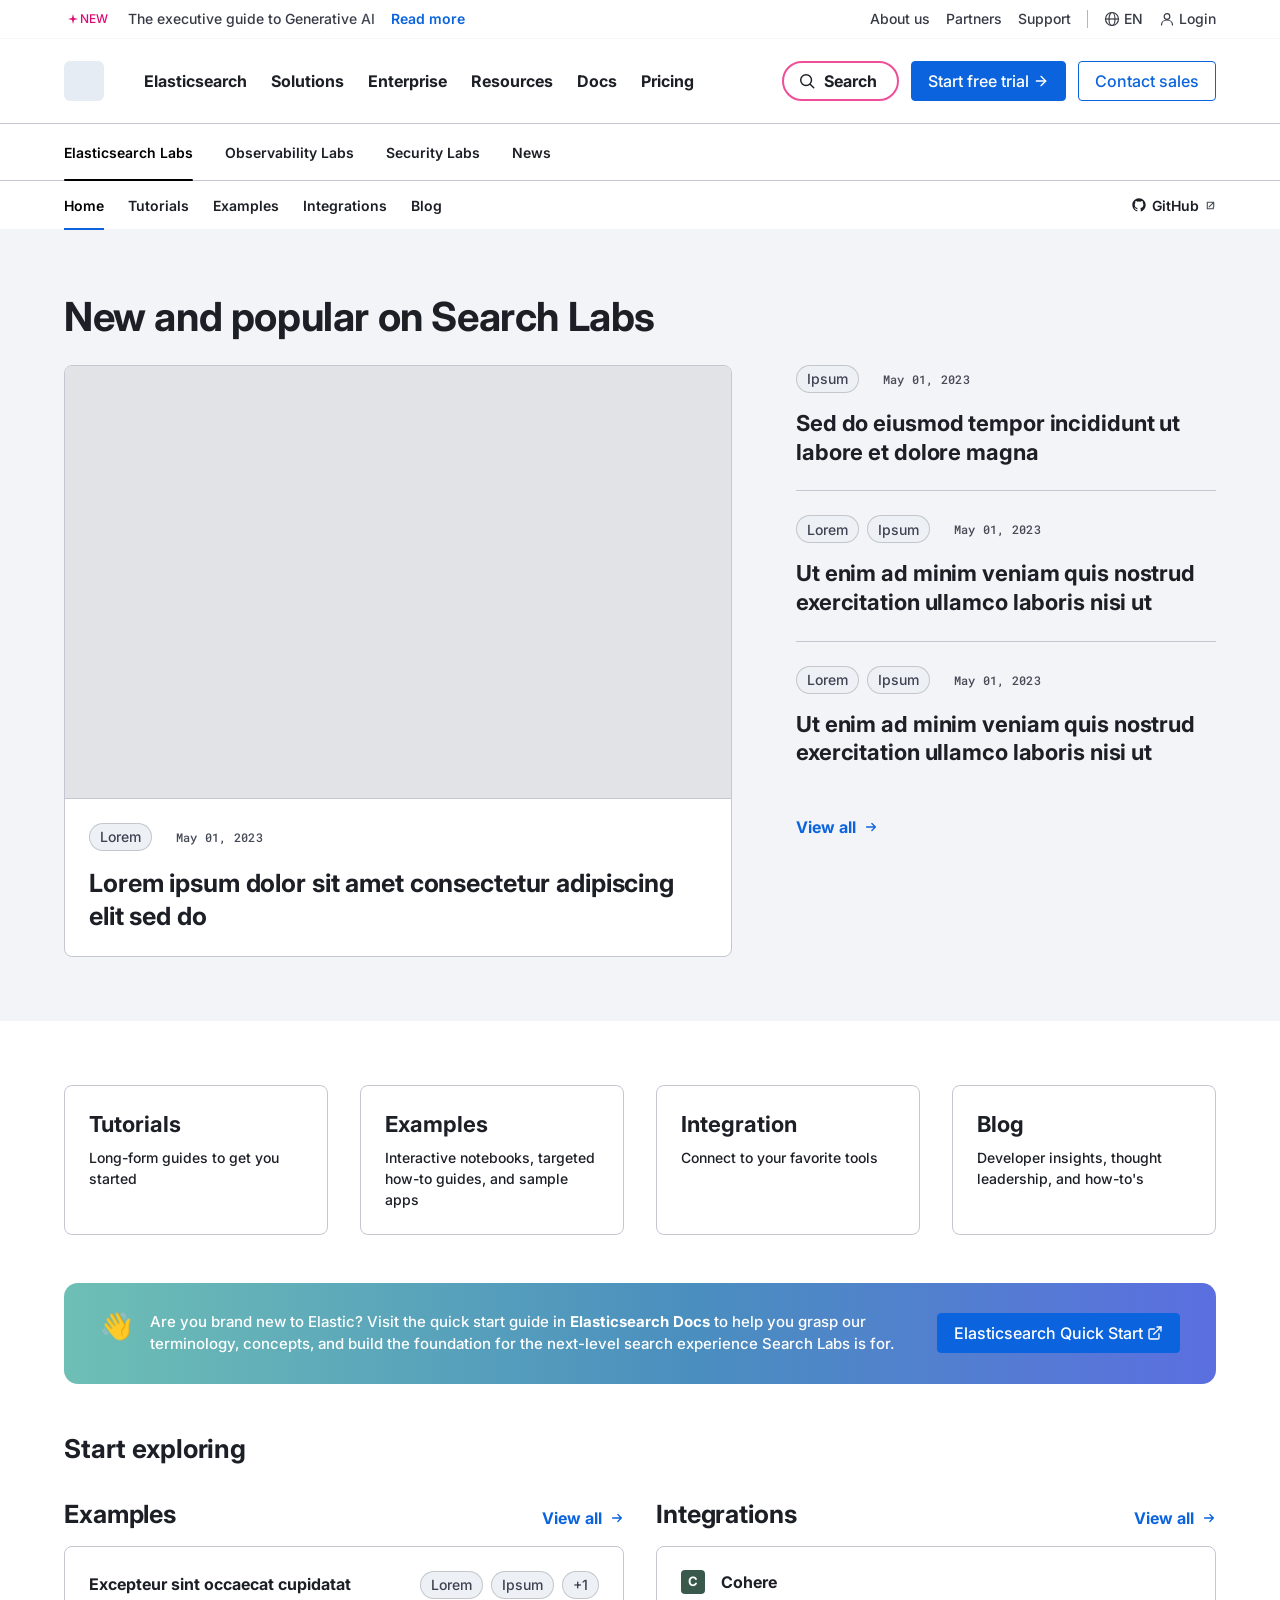
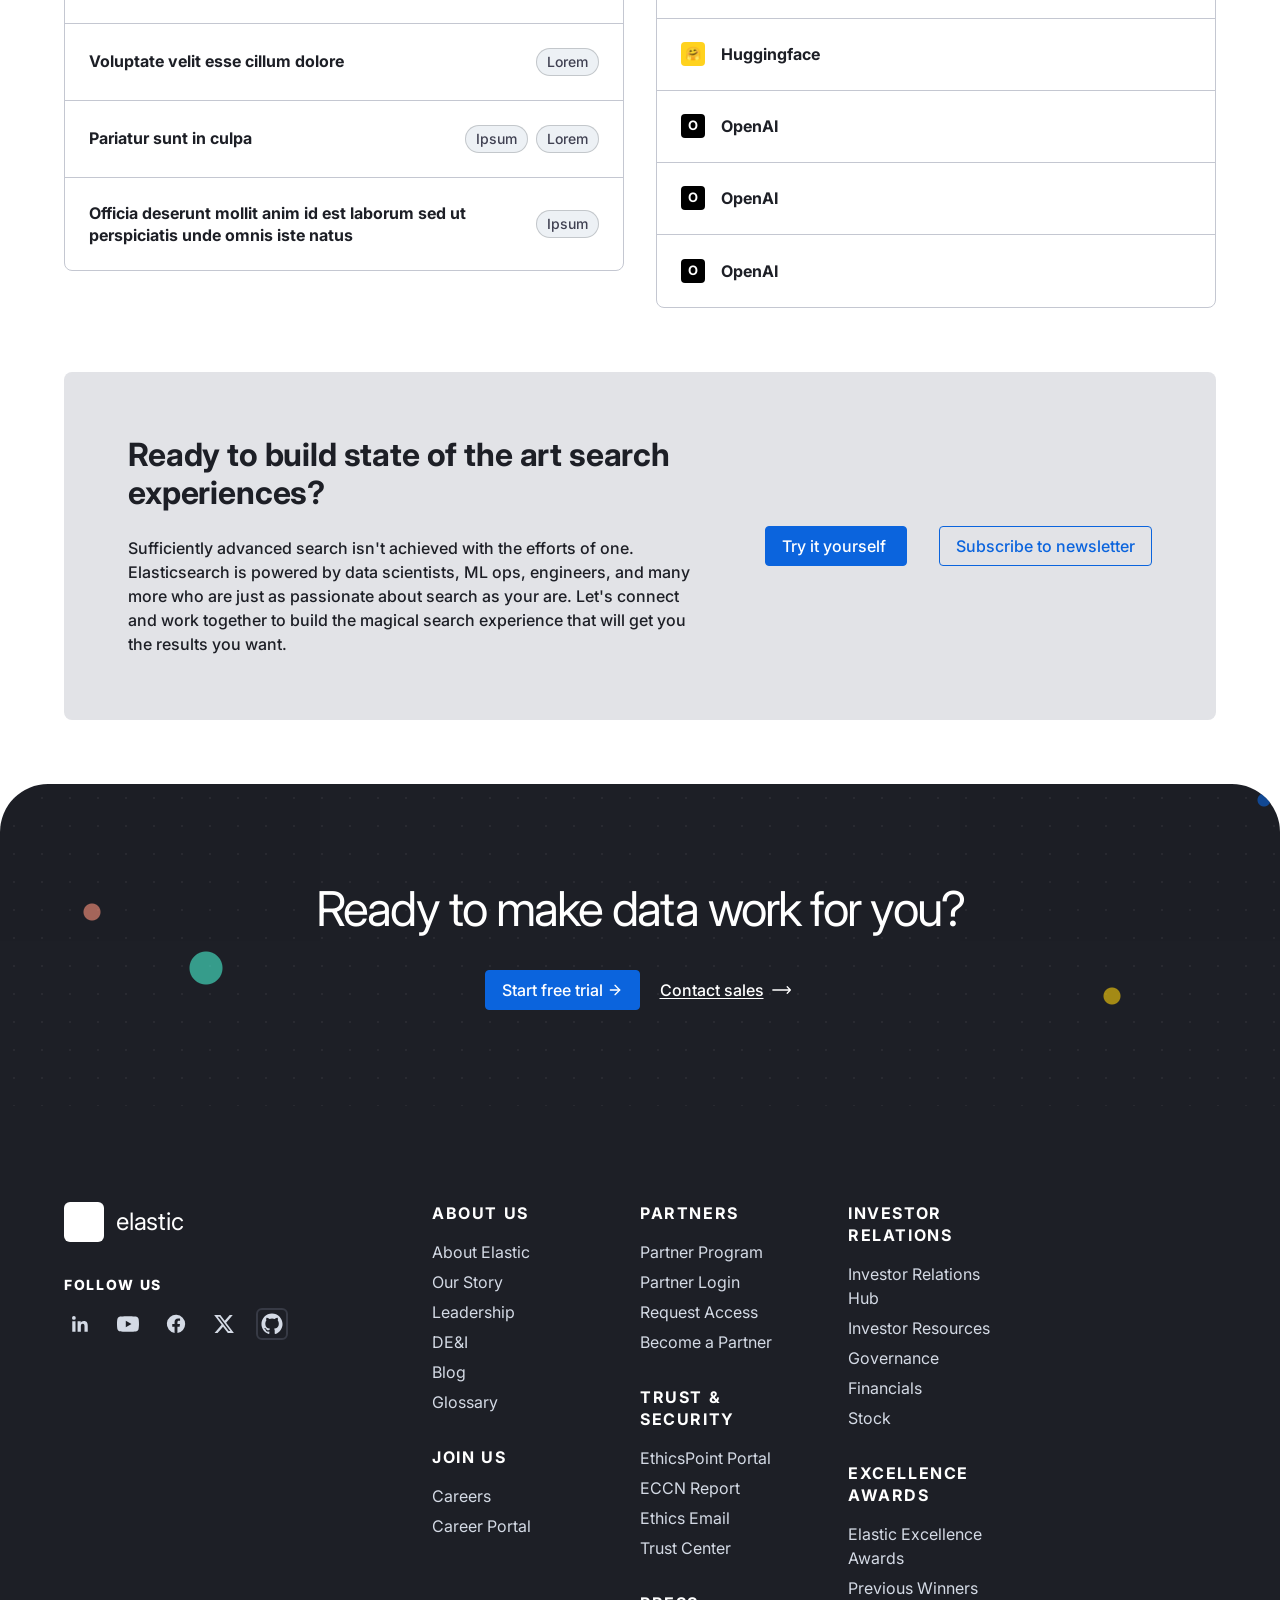
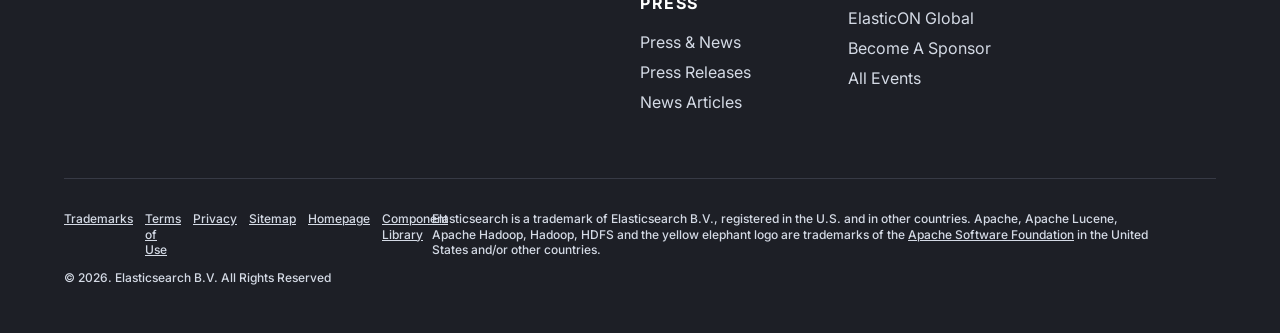
==== commit 0476202c: "Add files via upload" ====
--- a/index.html
+++ b/index.html
@@ -3269,7 +3269,7 @@
 
           <div class="featured__body">
             <div class="featured__meta">
-              <span class="chip">Lorem</span>
+              <a class="chip" href="#blog-filter">Lorem</a>
               <span class="featured__date">May 01, 2023</span>
             </div>
             <h2 class="featured__title"><a href="#article">Lorem ipsum dolor sit amet consectetur adipiscing elit sed do</a></h2>
@@ -3282,7 +3282,7 @@
             <li class="popular__item">
               <div class="popular__head">
                 <div class="popular__chips">
-                  <span class="chip">Ipsum</span>
+                  <a class="chip" href="#blog-filter">Ipsum</a>
                 </div>
                 <span class="popular__date">May 01, 2023</span>
               </div>
@@ -3294,8 +3294,8 @@
             <li class="popular__item">
               <div class="popular__head">
                 <div class="popular__chips">
-                  <span class="chip">Lorem</span>
-                  <span class="chip">Ipsum</span>
+                  <a class="chip" href="#blog-filter">Lorem</a>
+                  <a class="chip" href="#blog-filter">Ipsum</a>
                 </div>
                 <span class="popular__date">May 01, 2023</span>
               </div>
@@ -3307,8 +3307,8 @@
             <li class="popular__item">
               <div class="popular__head">
                 <div class="popular__chips">
-                  <span class="chip">Lorem</span>
-                  <span class="chip">Ipsum</span>
+                  <a class="chip" href="#blog-filter">Lorem</a>
+                  <a class="chip" href="#blog-filter">Ipsum</a>
                 </div>
                 <span class="popular__date">May 01, 2023</span>
               </div>
@@ -3386,25 +3386,25 @@
           <div class="explore-row">
             <a href="#article" class="explore-row__link">Excepteur sint occaecat cupidatat</a>
             <div class="explore-row__chips">
-              <span class="chip">Lorem</span>
-              <span class="chip">Ipsum</span>
+              <a class="chip" href="#blog-filter">Lorem</a>
+              <a class="chip" href="#blog-filter">Ipsum</a>
               <span class="chip">+1</span>
             </div>
           </div>
           <div class="explore-row">
             <a href="#article" class="explore-row__link">Voluptate velit esse cillum dolore</a>
-            <div class="explore-row__chips"><span class="chip">Lorem</span></div>
+            <div class="explore-row__chips"><a class="chip" href="#blog-filter">Lorem</a></div>
           </div>
           <div class="explore-row">
             <a href="#article" class="explore-row__link">Pariatur sunt in culpa</a>
             <div class="explore-row__chips">
-              <span class="chip">Ipsum</span>
-              <span class="chip">Lorem</span>
+              <a class="chip" href="#blog-filter">Ipsum</a>
+              <a class="chip" href="#blog-filter">Lorem</a>
             </div>
           </div>
           <div class="explore-row">
             <a href="#article" class="explore-row__link">Officia deserunt mollit anim id est laborum sed ut perspiciatis unde omnis iste natus</a>
-            <div class="explore-row__chips"><span class="chip">Ipsum</span></div>
+            <div class="explore-row__chips"><a class="chip" href="#blog-filter">Ipsum</a></div>
           </div>
         </div>
       </div>
@@ -3911,7 +3911,7 @@
               <div class="examples-group__card">
           <div class="examples-row">
             <a href="#example:prompts-prompt-library" class="examples-row__link">Prompt library</a>
-            <div class="examples-row__chips"><span class="chip">Lorem</span></div>
+            <div class="examples-row__chips"><a class="chip" href="#blog-filter">Lorem</a></div>
           </div>
               </div>
             </div>
@@ -3920,23 +3920,23 @@
               <div class="examples-group__card">
           <div class="examples-row">
             <a href="#example:apps-load-embedding-model" class="examples-row__link">Duis aute irure dolor in reprehenderit</a>
-            <div class="examples-row__chips"><span class="chip">Ipsum</span><span class="chip">Lorem</span></div>
+            <div class="examples-row__chips"><a class="chip" href="#blog-filter">Ipsum</a><a class="chip" href="#blog-filter">Lorem</a></div>
           </div>
           <div class="examples-row">
             <a href="#example:apps-chatbot-rag" class="examples-row__link">Excepteur sint occaecat cupidatat</a>
-            <div class="examples-row__chips"><span class="chip">Ipsum</span><span class="chip">Lorem</span><span class="chip">+1</span></div>
+            <div class="examples-row__chips"><a class="chip" href="#blog-filter">Ipsum</a><a class="chip" href="#blog-filter">Lorem</a><span class="chip">+1</span></div>
           </div>
           <div class="examples-row">
             <a href="#example:apps-openai-embeddings" class="examples-row__link">Voluptate velit esse cillum dolore</a>
-            <div class="examples-row__chips"><span class="chip">Ipsum</span><span class="chip">Lorem</span></div>
+            <div class="examples-row__chips"><a class="chip" href="#blog-filter">Ipsum</a><a class="chip" href="#blog-filter">Lorem</a></div>
           </div>
           <div class="examples-row">
             <a href="#example:apps-relevance-workbench" class="examples-row__link">Pariatur sunt in culpa</a>
-            <div class="examples-row__chips"><span class="chip">Ipsum</span></div>
+            <div class="examples-row__chips"><a class="chip" href="#blog-filter">Ipsum</a></div>
           </div>
           <div class="examples-row">
             <a href="#example:apps-chunking-documents" class="examples-row__link">Officia deserunt mollit anim id est laborum sed ut perspiciatis unde omnis iste natus</a>
-            <div class="examples-row__chips"><span class="chip">Lorem</span></div>
+            <div class="examples-row__chips"><a class="chip" href="#blog-filter">Lorem</a></div>
           </div>
               </div>
             </div>
@@ -3945,23 +3945,23 @@
               <div class="examples-group__card">
           <div class="examples-row">
             <a href="#example:notebooks-load-embedding-model" class="examples-row__link">Duis aute irure dolor in reprehenderit</a>
-            <div class="examples-row__chips"><span class="chip">Ipsum</span></div>
+            <div class="examples-row__chips"><a class="chip" href="#blog-filter">Ipsum</a></div>
           </div>
           <div class="examples-row">
             <a href="#example:notebooks-chatbot-rag" class="examples-row__link">Excepteur sint occaecat cupidatat</a>
-            <div class="examples-row__chips"><span class="chip">Lorem</span></div>
+            <div class="examples-row__chips"><a class="chip" href="#blog-filter">Lorem</a></div>
           </div>
           <div class="examples-row">
             <a href="#example:notebooks-openai-embeddings" class="examples-row__link">Voluptate velit esse cillum dolore</a>
-            <div class="examples-row__chips"><span class="chip">Ipsum</span></div>
+            <div class="examples-row__chips"><a class="chip" href="#blog-filter">Ipsum</a></div>
           </div>
           <div class="examples-row">
             <a href="#example:notebooks-relevance-workbench" class="examples-row__link">Pariatur sunt in culpa</a>
-            <div class="examples-row__chips"><span class="chip">Lorem</span></div>
+            <div class="examples-row__chips"><a class="chip" href="#blog-filter">Lorem</a></div>
           </div>
           <div class="examples-row">
             <a href="#example:notebooks-chunking-documents" class="examples-row__link">Officia deserunt mollit anim id est laborum sed ut perspiciatis unde omnis iste natus</a>
-            <div class="examples-row__chips"><span class="chip">Ipsum</span></div>
+            <div class="examples-row__chips"><a class="chip" href="#blog-filter">Ipsum</a></div>
           </div>
               </div>
             </div>
@@ -4329,7 +4329,7 @@
           <article class="blog-feed__featured">
             <div class="blog-feed__featured-content">
               <div class="blog-feed__featured-meta">
-                <span class="chip">Lorem</span>
+                <a class="chip" href="#blog-filter">Lorem</a>
                 <span class="related-card__date">May 01, 2023</span>
               </div>
               <h3 class="blog-feed__featured-title"><a href="#article">Speeding Up Multi-graph Vector Search</a></h3>
@@ -4348,7 +4348,7 @@
           <div class="related-card__image" role="img" aria-label="Article image placeholder"></div>
           <div class="related-card__body">
             <div class="related-card__meta">
-              <span class="chip">Ipsum</span><span class="chip">Lorem</span>
+              <a class="chip" href="#blog-filter">Ipsum</a><a class="chip" href="#blog-filter">Lorem</a>
               <span class="related-card__date">May 01, 2023</span>
             </div>
             <h3 class="related-card__title"><a href="#article">Quis autem vel eum iure reprehenderit qui</a></h3>
@@ -4363,7 +4363,7 @@
           <div class="related-card__image" role="img" aria-label="Article image placeholder"></div>
           <div class="related-card__body">
             <div class="related-card__meta">
-              <span class="chip">Ipsum</span><span class="chip">Lorem</span>
+              <a class="chip" href="#blog-filter">Ipsum</a><a class="chip" href="#blog-filter">Lorem</a>
               <span class="related-card__date">May 01, 2023</span>
             </div>
             <h3 class="related-card__title"><a href="#article">Sed do eiusmod tempor incididunt ut labore et dolore magna</a></h3>
@@ -4378,7 +4378,7 @@
           <div class="related-card__image" role="img" aria-label="Article image placeholder"></div>
           <div class="related-card__body">
             <div class="related-card__meta">
-              <span class="chip">Ipsum</span><span class="chip">Lorem</span>
+              <a class="chip" href="#blog-filter">Ipsum</a><a class="chip" href="#blog-filter">Lorem</a>
               <span class="related-card__date">May 01, 2023</span>
             </div>
             <h3 class="related-card__title"><a href="#article">Sed do eiusmod tempor incididunt ut labore et dolore magna</a></h3>
@@ -4393,7 +4393,7 @@
           <div class="related-card__image" role="img" aria-label="Article image placeholder"></div>
           <div class="related-card__body">
             <div class="related-card__meta">
-              <span class="chip">Ipsum</span><span class="chip">Lorem</span>
+              <a class="chip" href="#blog-filter">Ipsum</a><a class="chip" href="#blog-filter">Lorem</a>
               <span class="related-card__date">May 01, 2023</span>
             </div>
             <h3 class="related-card__title"><a href="#article">Quis autem vel eum iure reprehenderit qui</a></h3>
@@ -4466,6 +4466,203 @@
         </div>
       </div><!-- /[data-blog-tab-panel="series"] -->
 
+    </section>
+  </div>  <div id="page-blog-filter" class="page-view" hidden>
+    <section class="subpage-hero">
+      <div class="subpage-hero__inner">
+        <h1 class="subpage-hero__title">Tag: Lorem</h1>
+      </div>
+    </section>
+
+    <section class="subpage-body">      <div class="blog-layout">
+        <aside>
+          <nav class="side-nav" aria-label="Categories">
+
+            <div class="side-nav__group">
+              <button type="button" class="side-nav__group-label" aria-expanded="true">
+                Blog
+                <svg class="side-nav__chevron" viewBox="0 0 10 10" fill="none" xmlns="http://www.w3.org/2000/svg" aria-hidden="true"><path d="M2 3.5L5 6.5L8 3.5" stroke="currentColor" stroke-width="1.5" stroke-linecap="round" stroke-linejoin="round"/></svg>
+              </button>
+              <ul class="side-nav__list">
+                <li class="side-nav__item"><button type="button" class="side-nav__row is-active">Elasticsearch lab</button></li>
+                <li class="side-nav__item"><button type="button" class="side-nav__row">Observability Lab</button></li>
+                <li class="side-nav__item"><button type="button" class="side-nav__row">Security labs</button></li>
+                <li class="side-nav__item"><button type="button" class="side-nav__row">News</button></li>
+              </ul>
+            </div>
+
+            <div class="side-nav__group">
+              <button type="button" class="side-nav__group-label" aria-expanded="true">
+                Categories
+                <svg class="side-nav__chevron" viewBox="0 0 10 10" fill="none" xmlns="http://www.w3.org/2000/svg" aria-hidden="true"><path d="M2 3.5L5 6.5L8 3.5" stroke="currentColor" stroke-width="1.5" stroke-linecap="round" stroke-linejoin="round"/></svg>
+              </button>
+              <ul class="side-nav__list">
+                <li class="side-nav__item"><button type="button" class="side-nav__row">All Blogs</button></li>
+                <li class="side-nav__item is-open">
+                  <button type="button" class="side-nav__row" aria-expanded="true">
+                    AI
+                    <svg class="side-nav__chevron" viewBox="0 0 10 10" fill="none" xmlns="http://www.w3.org/2000/svg" aria-hidden="true"><path d="M2 3.5L5 6.5L8 3.5" stroke="currentColor" stroke-width="1.5" stroke-linecap="round" stroke-linejoin="round"/></svg>
+                  </button>
+                  <ul class="side-nav__sublist">
+                    <li><button type="button" class="side-nav__row">AI tools</button></li>
+                    <li><button type="button" class="side-nav__row">Agentic AI</button></li>
+                    <li><button type="button" class="side-nav__row">ML Research</button></li>
+                  </ul>
+                </li>
+                <li class="side-nav__item"><button type="button" class="side-nav__row">Developer Experience</button></li>
+                <li class="side-nav__item"><button type="button" class="side-nav__row">Elastic Cloud Hosted</button></li>
+                <li class="side-nav__item"><button type="button" class="side-nav__row">Elastic Cloud Serverless</button></li>
+                <li class="side-nav__item">
+                  <button type="button" class="side-nav__row" aria-expanded="false">
+                    Hybrid Search
+                    <svg class="side-nav__chevron" viewBox="0 0 10 10" fill="none" xmlns="http://www.w3.org/2000/svg" aria-hidden="true"><path d="M2 3.5L5 6.5L8 3.5" stroke="currentColor" stroke-width="1.5" stroke-linecap="round" stroke-linejoin="round"/></svg>
+                  </button>
+                  <ul class="side-nav__sublist">
+                    <li><button type="button" class="side-nav__row">Lorem search</button></li>
+                    <li><button type="button" class="side-nav__row">Ipsum ranking</button></li>
+                    <li><button type="button" class="side-nav__row">Dolor relevance</button></li>
+                  </ul>
+                </li>
+                <li class="side-nav__item">
+                  <button type="button" class="side-nav__row" aria-expanded="false">
+                    Index Data
+                    <svg class="side-nav__chevron" viewBox="0 0 10 10" fill="none" xmlns="http://www.w3.org/2000/svg" aria-hidden="true"><path d="M2 3.5L5 6.5L8 3.5" stroke="currentColor" stroke-width="1.5" stroke-linecap="round" stroke-linejoin="round"/></svg>
+                  </button>
+                  <ul class="side-nav__sublist">
+                    <li><button type="button" class="side-nav__row">Ingest pipelines</button></li>
+                    <li><button type="button" class="side-nav__row">Mappings</button></li>
+                    <li><button type="button" class="side-nav__row">Bulk operations</button></li>
+                  </ul>
+                </li>
+                <li class="side-nav__item"><button type="button" class="side-nav__row">Inside Elastic</button></li>
+                <li class="side-nav__item"><button type="button" class="side-nav__row">Integrations</button></li>
+                <li class="side-nav__item"><button type="button" class="side-nav__row">Jina AI</button></li>
+                <li class="side-nav__item"><button type="button" class="side-nav__row">Lucene</button></li>
+                <li class="side-nav__item">
+                  <button type="button" class="side-nav__row" aria-expanded="false">
+                    Operations
+                    <svg class="side-nav__chevron" viewBox="0 0 10 10" fill="none" xmlns="http://www.w3.org/2000/svg" aria-hidden="true"><path d="M2 3.5L5 6.5L8 3.5" stroke="currentColor" stroke-width="1.5" stroke-linecap="round" stroke-linejoin="round"/></svg>
+                  </button>
+                  <ul class="side-nav__sublist">
+                    <li><button type="button" class="side-nav__row">Scaling</button></li>
+                    <li><button type="button" class="side-nav__row">Monitoring</button></li>
+                    <li><button type="button" class="side-nav__row">Performance</button></li>
+                  </ul>
+                </li>
+                <li class="side-nav__item">
+                  <button type="button" class="side-nav__row" aria-expanded="false">
+                    Query Languages
+                    <svg class="side-nav__chevron" viewBox="0 0 10 10" fill="none" xmlns="http://www.w3.org/2000/svg" aria-hidden="true"><path d="M2 3.5L5 6.5L8 3.5" stroke="currentColor" stroke-width="1.5" stroke-linecap="round" stroke-linejoin="round"/></svg>
+                  </button>
+                  <ul class="side-nav__sublist">
+                    <li><button type="button" class="side-nav__row">ES|QL</button></li>
+                    <li><button type="button" class="side-nav__row">DSL</button></li>
+                    <li><button type="button" class="side-nav__row">SQL</button></li>
+                    <li><button type="button" class="side-nav__row">KQL</button></li>
+                  </ul>
+                </li>
+                <li class="side-nav__item"><button type="button" class="side-nav__row">Vector Database</button></li>
+              </ul>
+            </div>
+
+            <div class="side-nav__btn-pair">
+            <button type="button" class="side-nav__btn"><svg viewBox="0 0 16 16" fill="none" xmlns="http://www.w3.org/2000/svg" aria-hidden="true"><rect x="5" y="5" width="9" height="9" rx="1.5" stroke="currentColor" stroke-width="1.5"/><path d="M11 5V3.5A1.5 1.5 0 009.5 2H3.5A1.5 1.5 0 002 3.5v6A1.5 1.5 0 003.5 11H5" stroke="currentColor" stroke-width="1.5"/></svg>Copy</button>
+            <button type="button" class="side-nav__btn"><svg viewBox="0 0 16 16" fill="none" xmlns="http://www.w3.org/2000/svg" aria-hidden="true"><path d="M3 8l5-5m0 0l5 5M8 3v10" stroke="currentColor" stroke-width="1.5" stroke-linecap="round" stroke-linejoin="round"/></svg>Share</button>
+          </div>
+
+          </nav>
+        </aside>
+        <main class="blog-feed">
+          <article class="blog-feed__featured">
+            <div class="blog-feed__featured-content">
+              <div class="blog-feed__featured-meta">
+                <a class="chip" href="#blog-filter">Lorem</a>
+                <span class="related-card__date">May 01, 2023</span>
+              </div>
+              <h3 class="blog-feed__featured-title"><a href="#article">Speeding Up Multi-graph Vector Search</a></h3>
+              <p class="blog-feed__featured-desc">Officia deserunt mollit anim id est laborum sed ut perspiciatis unde omnis iste natus</p>
+              <div class="blog-feed__featured-byline">
+                <div class="blog-feed__featured-byline-avatars" aria-hidden="true">
+                  <span>MS</span><span>TV</span>
+                </div>
+                <span>By Mayya Sharipova and Thomas Veasey</span>
+              </div>
+            </div>
+            <div class="blog-feed__featured-image" role="img" aria-label="Featured article image placeholder"></div>
+          </article>
+          <div class="blog-grid">
+        <article class="related-card">
+          <div class="related-card__image" role="img" aria-label="Article image placeholder"></div>
+          <div class="related-card__body">
+            <div class="related-card__meta">
+              <a class="chip" href="#blog-filter">Ipsum</a><a class="chip" href="#blog-filter">Lorem</a>
+              <span class="related-card__date">May 01, 2023</span>
+            </div>
+            <h3 class="related-card__title"><a href="#article">Quis autem vel eum iure reprehenderit qui</a></h3>
+            <p class="related-card__desc">How to export ES|QL queries as Pandas dataframes in Python.</p>
+            <div class="related-card__author">
+              <span class="related-card__avatar">QP</span>
+              <span class="related-card__author-name">By Quentin Pradet</span>
+            </div>
+          </div>
+        </article>
+        <article class="related-card">
+          <div class="related-card__image" role="img" aria-label="Article image placeholder"></div>
+          <div class="related-card__body">
+            <div class="related-card__meta">
+              <a class="chip" href="#blog-filter">Ipsum</a><a class="chip" href="#blog-filter">Lorem</a>
+              <span class="related-card__date">May 01, 2023</span>
+            </div>
+            <h3 class="related-card__title"><a href="#article">Sed do eiusmod tempor incididunt ut labore et dolore magna</a></h3>
+            <p class="related-card__desc">How to improve the performance of text expansion queries by making them more efficient without sacrificing recall</p>
+            <div class="related-card__author">
+              <span class="related-card__avatar">KD</span>
+              <span class="related-card__author-name">By Kathleen DeRusso</span>
+            </div>
+          </div>
+        </article>
+        <article class="related-card">
+          <div class="related-card__image" role="img" aria-label="Article image placeholder"></div>
+          <div class="related-card__body">
+            <div class="related-card__meta">
+              <a class="chip" href="#blog-filter">Ipsum</a><a class="chip" href="#blog-filter">Lorem</a>
+              <span class="related-card__date">May 01, 2023</span>
+            </div>
+            <h3 class="related-card__title"><a href="#article">Sed do eiusmod tempor incididunt ut labore et dolore magna</a></h3>
+            <p class="related-card__desc">How to improve the performance of text expansion queries by making them more efficient without sacrificing recall</p>
+            <div class="related-card__author">
+              <span class="related-card__avatar">KD</span>
+              <span class="related-card__author-name">By Kathleen DeRusso</span>
+            </div>
+          </div>
+        </article>
+        <article class="related-card">
+          <div class="related-card__image" role="img" aria-label="Article image placeholder"></div>
+          <div class="related-card__body">
+            <div class="related-card__meta">
+              <a class="chip" href="#blog-filter">Ipsum</a><a class="chip" href="#blog-filter">Lorem</a>
+              <span class="related-card__date">May 01, 2023</span>
+            </div>
+            <h3 class="related-card__title"><a href="#article">Quis autem vel eum iure reprehenderit qui</a></h3>
+            <p class="related-card__desc">How to export ES|QL queries as Pandas dataframes in Python.</p>
+            <div class="related-card__author">
+              <span class="related-card__avatar">QP</span>
+              <span class="related-card__author-name">By Quentin Pradet</span>
+            </div>
+          </div>
+        </article>
+          </div>
+          <div class="pagination">
+            <button aria-label="Previous page">‹</button>
+            <button class="is-active">1</button>
+            <button>2</button>
+            <button>3</button>
+            <button>4</button>
+            <button>5</button>
+            <button aria-label="Next page">›</button>
+          </div>
+        </main>
+        </div>
     </section>
   </div><!-- /#page-blog -->
 
@@ -4985,7 +5182,7 @@
         <h1 class="article-hero__title">Stateless &mdash; your new state of find with&nbsp;Elasticsearch</h1>
         <p class="article-hero__intro">Discover this future of stateless Elasticsearch. Learn how we're investing in building a new fully cloud native architecture to push the boundaries of scale and speed.</p>
         <div class="article-hero__tags">
-          <span class="chip">Lorem</span>
+          <a class="chip" href="#blog-filter">Lorem</a>
         </div>
         <div class="article-hero__byline">
           <div class="avatar-stack" aria-hidden="true">
@@ -5074,8 +5271,8 @@
         <div class="related-card__image" role="img" aria-label="Article image placeholder"></div>
         <div class="related-card__body">
           <div class="related-card__meta">
-            <span class="chip">Ipsum</span>
-            <span class="chip">Lorem</span>
+            <a class="chip" href="#blog-filter">Ipsum</a>
+            <a class="chip" href="#blog-filter">Lorem</a>
             <span class="related-card__date">May 01, 2023</span>
           </div>
           <h3 class="related-card__title"><a href="#article">From ES|QL to Pandas dataframes in&nbsp;Python</a></h3>
@@ -5091,8 +5288,8 @@
         <div class="related-card__image" role="img" aria-label="Article image placeholder"></div>
         <div class="related-card__body">
           <div class="related-card__meta">
-            <span class="chip">Ipsum</span>
-            <span class="chip">Lorem</span>
+            <a class="chip" href="#blog-filter">Ipsum</a>
+            <a class="chip" href="#blog-filter">Lorem</a>
             <span class="related-card__date">May 01, 2023</span>
           </div>
           <h3 class="related-card__title"><a href="#article">Vector Similarity Computations — ludicrous speed</a></h3>
@@ -5108,8 +5305,8 @@
         <div class="related-card__image" role="img" aria-label="Article image placeholder"></div>
         <div class="related-card__body">
           <div class="related-card__meta">
-            <span class="chip">Ipsum</span>
-            <span class="chip">Lorem</span>
+            <a class="chip" href="#blog-filter">Ipsum</a>
+            <a class="chip" href="#blog-filter">Lorem</a>
             <span class="related-card__date">May 01, 2023</span>
           </div>
           <h3 class="related-card__title"><a href="#article">Improving text expansion performance using token&nbsp;pruning</a></h3>
@@ -6112,21 +6309,6 @@
       <div class="subpage-hero__inner">
         <h1 class="subpage-hero__title">Tag&rsquo;s page</h1>
         <p class="subpage-hero__subtitle">After you click on a tag</p>
-        <div class="active-filters" role="group" aria-label="Active filters">
-          <span class="active-filters__label">Active filters:</span>
-          <span class="chip chip--input">
-            Amet
-            <button type="button" class="chip__close" aria-label="Remove Amet filter">
-              <svg viewBox="0 0 24 24" fill="none" stroke="currentColor" stroke-width="2.5" stroke-linecap="round" stroke-linejoin="round" xmlns="http://www.w3.org/2000/svg" aria-hidden="true"><line x1="18" y1="6" x2="6" y2="18"/><line x1="6" y1="6" x2="18" y2="18"/></svg>
-            </button>
-          </span>
-          <span class="chip chip--input">
-            Consectetur
-            <button type="button" class="chip__close" aria-label="Remove Consectetur filter">
-              <svg viewBox="0 0 24 24" fill="none" stroke="currentColor" stroke-width="2.5" stroke-linecap="round" stroke-linejoin="round" xmlns="http://www.w3.org/2000/svg" aria-hidden="true"><line x1="18" y1="6" x2="6" y2="18"/><line x1="6" y1="6" x2="18" y2="18"/></svg>
-            </button>
-          </span>
-        </div>
       </div>
     </section>
 
@@ -6680,7 +6862,7 @@
               <div class="related-card__image" role="img" aria-label="Article image placeholder"></div>
               <div class="related-card__body">
                 <div class="related-card__meta">
-                  <span class="chip">Adipiscing</span><span class="chip">Elit</span>
+                  <a class="chip" href="#blog-filter">Adipiscing</a><a class="chip" href="#blog-filter">Elit</a>
                   <span class="related-card__date">May 01, 2023</span>
                 </div>
                 <h3 class="related-card__title"><a href="#comp-article">Ut enim ad minim veniam quis nostrud</a></h3>
@@ -6695,7 +6877,7 @@
               <div class="related-card__image" role="img" aria-label="Article image placeholder"></div>
               <div class="related-card__body">
                 <div class="related-card__meta">
-                  <span class="chip">Adipiscing</span><span class="chip">Elit</span>
+                  <a class="chip" href="#blog-filter">Adipiscing</a><a class="chip" href="#blog-filter">Elit</a>
                   <span class="related-card__date">May 01, 2023</span>
                 </div>
                 <h3 class="related-card__title"><a href="#comp-article">Duis aute irure dolor in reprehenderit</a></h3>
@@ -6710,7 +6892,7 @@
               <div class="related-card__image" role="img" aria-label="Article image placeholder"></div>
               <div class="related-card__body">
                 <div class="related-card__meta">
-                  <span class="chip">Adipiscing</span><span class="chip">Elit</span>
+                  <a class="chip" href="#blog-filter">Adipiscing</a><a class="chip" href="#blog-filter">Elit</a>
                   <span class="related-card__date">May 01, 2023</span>
                 </div>
                 <h3 class="related-card__title"><a href="#comp-article">Excepteur sint occaecat cupidatat non proident</a></h3>
@@ -6725,7 +6907,7 @@
               <div class="related-card__image" role="img" aria-label="Article image placeholder"></div>
               <div class="related-card__body">
                 <div class="related-card__meta">
-                  <span class="chip">Adipiscing</span><span class="chip">Elit</span>
+                  <a class="chip" href="#blog-filter">Adipiscing</a><a class="chip" href="#blog-filter">Elit</a>
                   <span class="related-card__date">May 01, 2023</span>
                 </div>
                 <h3 class="related-card__title"><a href="#comp-article">Sed ut perspiciatis unde omnis iste natus error</a></h3>
@@ -6740,7 +6922,7 @@
               <div class="related-card__image" role="img" aria-label="Article image placeholder"></div>
               <div class="related-card__body">
                 <div class="related-card__meta">
-                  <span class="chip">Adipiscing</span>
+                  <a class="chip" href="#blog-filter">Adipiscing</a>
                   <span class="related-card__date">May 01, 2023</span>
                 </div>
                 <h3 class="related-card__title"><a href="#comp-article">Pellentesque malesuada faucibus erat</a></h3>
@@ -6755,7 +6937,7 @@
               <div class="related-card__image" role="img" aria-label="Article image placeholder"></div>
               <div class="related-card__body">
                 <div class="related-card__meta">
-                  <span class="chip">Elit</span>
+                  <a class="chip" href="#blog-filter">Elit</a>
                   <span class="related-card__date">May 01, 2023</span>
                 </div>
                 <h3 class="related-card__title"><a href="#comp-article">Quisque luctus magna et leo finibus</a></h3>
@@ -6844,7 +7026,7 @@
               <div class="related-card__image" role="img" aria-label="Article image placeholder"></div>
               <div class="related-card__body">
                 <div class="related-card__meta">
-                  <span class="chip">Elit</span><span class="chip">Adipiscing</span>
+                  <a class="chip" href="#blog-filter">Elit</a><a class="chip" href="#blog-filter">Adipiscing</a>
                   <span class="related-card__date">May 01, 2023</span>
                 </div>
                 <h3 class="related-card__title"><a href="#comp-article">Quis autem vel eum iure reprehenderit qui</a></h3>
@@ -6859,7 +7041,7 @@
               <div class="related-card__image" role="img" aria-label="Article image placeholder"></div>
               <div class="related-card__body">
                 <div class="related-card__meta">
-                  <span class="chip">Elit</span><span class="chip">Adipiscing</span>
+                  <a class="chip" href="#blog-filter">Elit</a><a class="chip" href="#blog-filter">Adipiscing</a>
                   <span class="related-card__date">May 01, 2023</span>
                 </div>
                 <h3 class="related-card__title"><a href="#comp-article">At vero eos et accusamus et iusto odio</a></h3>
@@ -6874,7 +7056,7 @@
               <div class="related-card__image" role="img" aria-label="Article image placeholder"></div>
               <div class="related-card__body">
                 <div class="related-card__meta">
-                  <span class="chip">Elit</span><span class="chip">Adipiscing</span>
+                  <a class="chip" href="#blog-filter">Elit</a><a class="chip" href="#blog-filter">Adipiscing</a>
                   <span class="related-card__date">May 01, 2023</span>
                 </div>
                 <h3 class="related-card__title"><a href="#comp-article">Et harum quidem rerum facilis est et</a></h3>
@@ -6889,7 +7071,7 @@
               <div class="related-card__image" role="img" aria-label="Article image placeholder"></div>
               <div class="related-card__body">
                 <div class="related-card__meta">
-                  <span class="chip">Elit</span><span class="chip">Adipiscing</span>
+                  <a class="chip" href="#blog-filter">Elit</a><a class="chip" href="#blog-filter">Adipiscing</a>
                   <span class="related-card__date">May 01, 2023</span>
                 </div>
                 <h3 class="related-card__title"><a href="#comp-article">Eligendi optio cumque nihil impedit quo</a></h3>
@@ -7008,7 +7190,7 @@
               <div class="related-card__image" role="img" aria-label="Article image placeholder"></div>
               <div class="related-card__body">
                 <div class="related-card__meta">
-                  <span class="chip">Adipiscing</span><span class="chip">Elit</span>
+                  <a class="chip" href="#blog-filter">Adipiscing</a><a class="chip" href="#blog-filter">Elit</a>
                   <span class="related-card__date">May 01, 2023</span>
                 </div>
                 <h3 class="related-card__title"><a href="#comp-article">Magna aliqua ut enim ad minim veniam</a></h3>
@@ -7023,7 +7205,7 @@
               <div class="related-card__image" role="img" aria-label="Article image placeholder"></div>
               <div class="related-card__body">
                 <div class="related-card__meta">
-                  <span class="chip">Adipiscing</span><span class="chip">Elit</span>
+                  <a class="chip" href="#blog-filter">Adipiscing</a><a class="chip" href="#blog-filter">Elit</a>
                   <span class="related-card__date">May 01, 2023</span>
                 </div>
                 <h3 class="related-card__title"><a href="#comp-article">Commodo consequat duis aute irure dolor</a></h3>
@@ -7038,7 +7220,7 @@
               <div class="related-card__image" role="img" aria-label="Article image placeholder"></div>
               <div class="related-card__body">
                 <div class="related-card__meta">
-                  <span class="chip">Adipiscing</span><span class="chip">Elit</span>
+                  <a class="chip" href="#blog-filter">Adipiscing</a><a class="chip" href="#blog-filter">Elit</a>
                   <span class="related-card__date">May 01, 2023</span>
                 </div>
                 <h3 class="related-card__title"><a href="#comp-article">Nulla pariatur excepteur sint occaecat</a></h3>
@@ -7053,7 +7235,7 @@
               <div class="related-card__image" role="img" aria-label="Article image placeholder"></div>
               <div class="related-card__body">
                 <div class="related-card__meta">
-                  <span class="chip">Adipiscing</span><span class="chip">Elit</span>
+                  <a class="chip" href="#blog-filter">Adipiscing</a><a class="chip" href="#blog-filter">Elit</a>
                   <span class="related-card__date">May 01, 2023</span>
                 </div>
                 <h3 class="related-card__title"><a href="#comp-article">Anim id est laborum sed perspiciatis</a></h3>
@@ -7172,7 +7354,7 @@
               <div class="related-card__image" role="img" aria-label="Article image placeholder"></div>
               <div class="related-card__body">
                 <div class="related-card__meta">
-                  <span class="chip">Elit</span><span class="chip">Adipiscing</span>
+                  <a class="chip" href="#blog-filter">Elit</a><a class="chip" href="#blog-filter">Adipiscing</a>
                   <span class="related-card__date">May 01, 2023</span>
                 </div>
                 <h3 class="related-card__title"><a href="#comp-article">Laudantium totam rem aperiam eaque ipsa</a></h3>
@@ -7187,7 +7369,7 @@
               <div class="related-card__image" role="img" aria-label="Article image placeholder"></div>
               <div class="related-card__body">
                 <div class="related-card__meta">
-                  <span class="chip">Elit</span><span class="chip">Adipiscing</span>
+                  <a class="chip" href="#blog-filter">Elit</a><a class="chip" href="#blog-filter">Adipiscing</a>
                   <span class="related-card__date">May 01, 2023</span>
                 </div>
                 <h3 class="related-card__title"><a href="#comp-article">Dicta sunt explicabo nemo enim ipsam</a></h3>
@@ -7202,7 +7384,7 @@
               <div class="related-card__image" role="img" aria-label="Article image placeholder"></div>
               <div class="related-card__body">
                 <div class="related-card__meta">
-                  <span class="chip">Elit</span><span class="chip">Adipiscing</span>
+                  <a class="chip" href="#blog-filter">Elit</a><a class="chip" href="#blog-filter">Adipiscing</a>
                   <span class="related-card__date">May 01, 2023</span>
                 </div>
                 <h3 class="related-card__title"><a href="#comp-article">Quia consequuntur magni dolores eos qui</a></h3>
@@ -7217,7 +7399,7 @@
               <div class="related-card__image" role="img" aria-label="Article image placeholder"></div>
               <div class="related-card__body">
                 <div class="related-card__meta">
-                  <span class="chip">Elit</span><span class="chip">Adipiscing</span>
+                  <a class="chip" href="#blog-filter">Elit</a><a class="chip" href="#blog-filter">Adipiscing</a>
                   <span class="related-card__date">May 01, 2023</span>
                 </div>
                 <h3 class="related-card__title"><a href="#comp-article">Dolorem ipsum quia dolor sit amet consectetur</a></h3>
@@ -7336,7 +7518,7 @@
               <div class="related-card__image" role="img" aria-label="Article image placeholder"></div>
               <div class="related-card__body">
                 <div class="related-card__meta">
-                  <span class="chip">Adipiscing</span><span class="chip">Elit</span>
+                  <a class="chip" href="#blog-filter">Adipiscing</a><a class="chip" href="#blog-filter">Elit</a>
                   <span class="related-card__date">May 01, 2023</span>
                 </div>
                 <h3 class="related-card__title"><a href="#comp-article">Itaque earum rerum hic tenetur a sapiente</a></h3>
@@ -7351,7 +7533,7 @@
               <div class="related-card__image" role="img" aria-label="Article image placeholder"></div>
               <div class="related-card__body">
                 <div class="related-card__meta">
-                  <span class="chip">Adipiscing</span><span class="chip">Elit</span>
+                  <a class="chip" href="#blog-filter">Adipiscing</a><a class="chip" href="#blog-filter">Elit</a>
                   <span class="related-card__date">May 01, 2023</span>
                 </div>
                 <h3 class="related-card__title"><a href="#comp-article">Perferendis doloribus asperiores repellat</a></h3>
@@ -7366,7 +7548,7 @@
               <div class="related-card__image" role="img" aria-label="Article image placeholder"></div>
               <div class="related-card__body">
                 <div class="related-card__meta">
-                  <span class="chip">Adipiscing</span><span class="chip">Elit</span>
+                  <a class="chip" href="#blog-filter">Adipiscing</a><a class="chip" href="#blog-filter">Elit</a>
                   <span class="related-card__date">May 01, 2023</span>
                 </div>
                 <h3 class="related-card__title"><a href="#comp-article">Cum soluta nobis est eligendi optio cumque</a></h3>
@@ -7381,7 +7563,7 @@
               <div class="related-card__image" role="img" aria-label="Article image placeholder"></div>
               <div class="related-card__body">
                 <div class="related-card__meta">
-                  <span class="chip">Adipiscing</span><span class="chip">Elit</span>
+                  <a class="chip" href="#blog-filter">Adipiscing</a><a class="chip" href="#blog-filter">Elit</a>
                   <span class="related-card__date">May 01, 2023</span>
                 </div>
                 <h3 class="related-card__title"><a href="#comp-article">Vel illum qui dolorem eum fugiat quo voluptas</a></h3>
@@ -7500,7 +7682,7 @@
               <div class="related-card__image" role="img" aria-label="Article image placeholder"></div>
               <div class="related-card__body">
                 <div class="related-card__meta">
-                  <span class="chip">Elit</span><span class="chip">Adipiscing</span>
+                  <a class="chip" href="#blog-filter">Elit</a><a class="chip" href="#blog-filter">Adipiscing</a>
                   <span class="related-card__date">May 01, 2023</span>
                 </div>
                 <h3 class="related-card__title"><a href="#comp-article">Facere possimus omnis voluptas assumenda</a></h3>
@@ -7515,7 +7697,7 @@
               <div class="related-card__image" role="img" aria-label="Article image placeholder"></div>
               <div class="related-card__body">
                 <div class="related-card__meta">
-                  <span class="chip">Elit</span><span class="chip">Adipiscing</span>
+                  <a class="chip" href="#blog-filter">Elit</a><a class="chip" href="#blog-filter">Adipiscing</a>
                   <span class="related-card__date">May 01, 2023</span>
                 </div>
                 <h3 class="related-card__title"><a href="#comp-article">Debitis aut rerum necessitatibus saepe</a></h3>
@@ -7530,7 +7712,7 @@
               <div class="related-card__image" role="img" aria-label="Article image placeholder"></div>
               <div class="related-card__body">
                 <div class="related-card__meta">
-                  <span class="chip">Elit</span><span class="chip">Adipiscing</span>
+                  <a class="chip" href="#blog-filter">Elit</a><a class="chip" href="#blog-filter">Adipiscing</a>
                   <span class="related-card__date">May 01, 2023</span>
                 </div>
                 <h3 class="related-card__title"><a href="#comp-article">Itaque earum rerum hic tenetur sapiente</a></h3>
@@ -7545,7 +7727,7 @@
               <div class="related-card__image" role="img" aria-label="Article image placeholder"></div>
               <div class="related-card__body">
                 <div class="related-card__meta">
-                  <span class="chip">Elit</span><span class="chip">Adipiscing</span>
+                  <a class="chip" href="#blog-filter">Elit</a><a class="chip" href="#blog-filter">Adipiscing</a>
                   <span class="related-card__date">May 01, 2023</span>
                 </div>
                 <h3 class="related-card__title"><a href="#comp-article">Perferendis doloribus asperiores repellat</a></h3>
@@ -7957,6 +8139,7 @@
       glossary:    { view: document.getElementById('page-glossary'),    subnav: '',    title: 'Glossary — Search Labs',    lab: 'elasticsearch' },
       integration: { view: document.getElementById('page-integration'), subnav: 'integrations', title: 'Integration — Search Labs', lab: 'elasticsearch' },
       blog:         { view: document.getElementById('page-blog'),         subnav: 'blog',         title: 'Blog — Search Labs' },
+      'blog-filter':{ view: document.getElementById('page-blog-filter'),  subnav: 'blog',         title: 'Tag — Search Labs', lab: 'elasticsearch' },
       observability:{ view: document.getElementById('page-observability'),subnav: 'obs-home',    title: 'Observability Labs', lab: 'observability', hideNewsletter: true },
       'obs-article':{ view: document.getElementById('page-obs-article'),  subnav: 'obs-home',    title: 'Evaluating search relevance part 2 — Phi-3 as relevance judge — Observability Labs', lab: 'observability', hideNewsletter: true },
       'obs-filter': { view: document.getElementById('page-obs-filter'),   subnav: 'obs-tags',    title: 'Tag — Observability Labs', lab: 'observability' },
@@ -8073,7 +8256,8 @@
       var DROPDOWN_ROUTES = {
         article: 1, 'obs-article': 1, 'sec-article': 1, 'comp-article': 1,
         integration: 1, glossary: 1,
-        tutorial: 1, example: 1
+        tutorial: 1, example: 1,
+        'blog-filter': 1
       };
       var isInnerPage = !!DROPDOWN_ROUTES[name];
       // Body flag for inner pages — drives any inner-page-only CSS
--- a/design-system.css
+++ b/design-system.css
@@ -0,0 +1,508 @@
+/* =========================================================
+   Elastic Blogs — Shared Design System
+   ---------------------------------------------------------
+   Source of truth for design tokens and core components.
+   Linked from both index.html (prototype) and
+   components.html (component library docs).
+
+   Currently extracted:
+     - Design tokens (:root)
+     - Button system (.btn--primary / --secondary / --tertiary)
+     - Chip / tag (.chip, a.chip)
+
+   Other component CSS still lives inline in index.html and
+   will migrate here incrementally.
+   ========================================================= */
+
+/* ╔═══════════════════════════════════════════════════════════════╗
+   ║  ⚠ KNOWN DEVIATIONS FROM LIBRARY SPEC                          ║
+   ║  ─────────────────────────────────────────────────────────────  ║
+   ║                                                                 ║
+   ║  This token system is mostly aligned to the Elastic Design      ║
+   ║  System library (Figma: Design-System-Tokens-and-Variables).    ║
+   ║  Below are INTENTIONAL deviations — flagged here so they are     ║
+   ║  visible to anyone reading this file. Each one is also          ║
+   ║  documented in MIGRATION.md with the session that introduced    ║
+   ║  it and the rationale.                                          ║
+   ║                                                                 ║
+   ║  ┌─────────────────────────────────────────────────────────────┐ ║
+   ║  │ #1  --fw-bold: 700 (library says 800 ExtraBold)             │ ║
+   ║  │                                                             │ ║
+   ║  │     Library binds Display / Headline / Title weights to     │ ║
+   ║  │     800 (ExtraBold). We use 700 (Bold) instead — chose      │ ║
+   ║  │     for visual preference; ExtraBold read too heavy in      │ ║
+   ║  │     our layout context.                                     │ ║
+   ║  │                                                             │ ║
+   ║  │     Mier B ExtraBold IS loaded and available — to revert    │ ║
+   ║  │     to library spec, change --fw-bold: 700 → 800 in the     │ ║
+   ║  │     :root block below.                                      │ ║
+   ║  │                                                             │ ║
+   ║  │     Source: Session 22, 2026-05-15.                         │ ║
+   ║  └─────────────────────────────────────────────────────────────┘ ║
+   ║                                                                 ║
+   ╚═══════════════════════════════════════════════════════════════╝ */
+
+/* =========================================================
+   Mier B — Elastic brand heading typeface
+   ---------------------------------------------------------
+   Self-hosted alongside this CSS file (woff2 + woff). All 10
+   weight/style combinations declared; the actual rules that
+   reach for Mier B reference it via --font-heading.
+
+   font-display: swap — heads render in the fallback (Inter)
+   immediately and swap to Mier B when the font is ready.
+   No FOIT (flash of invisible text), just FOUT.
+
+   Weight mapping (CSS weight ← Mier B variant):
+     400  Regular            ←  MierB-Regular
+     400  Regular italic     ←  MierB-Italic
+     600  Demi (SemiBold)    ←  MierB-Demi
+     600  Demi italic        ←  MierB-DemiItalic
+     700  Bold               ←  MierB-Bold
+     700  Bold italic        ←  MierB-BoldItalic
+     800  ExtraBold          ←  MierB-ExtraBold
+     800  ExtraBold italic   ←  MierB-ExtraBoldItalic
+     900  Heavy              ←  MierB-Heavy
+     900  Heavy italic       ←  MierB-HeavyItalic
+
+   ADDED 2026-05-15 (Session 20). Closes the workstream flagged
+   in Session 19 (--font-heading was referencing Mier B but the
+   font wasn't loaded, so headings rendered in Inter fallback).
+   ========================================================= */
+@font-face {
+  font-family: 'Mier B';
+  src: url('MierB-Regular.woff2') format('woff2'),
+       url('MierB-Regular.woff') format('woff');
+  font-weight: 400;
+  font-style: normal;
+  font-display: swap;
+}
+@font-face {
+  font-family: 'Mier B';
+  src: url('MierB-Italic.woff2') format('woff2'),
+       url('MierB-Italic.woff') format('woff');
+  font-weight: 400;
+  font-style: italic;
+  font-display: swap;
+}
+@font-face {
+  font-family: 'Mier B';
+  src: url('MierB-Demi.woff2') format('woff2'),
+       url('MierB-Demi.woff') format('woff');
+  font-weight: 600;
+  font-style: normal;
+  font-display: swap;
+}
+@font-face {
+  font-family: 'Mier B';
+  src: url('MierB-DemiItalic.woff2') format('woff2'),
+       url('MierB-DemiItalic.woff') format('woff');
+  font-weight: 600;
+  font-style: italic;
+  font-display: swap;
+}
+@font-face {
+  font-family: 'Mier B';
+  src: url('MierB-Bold.woff2') format('woff2'),
+       url('MierB-Bold.woff') format('woff');
+  font-weight: 700;
+  font-style: normal;
+  font-display: swap;
+}
+@font-face {
+  font-family: 'Mier B';
+  src: url('MierB-BoldItalic.woff2') format('woff2'),
+       url('MierB-BoldItalic.woff') format('woff');
+  font-weight: 700;
+  font-style: italic;
+  font-display: swap;
+}
+@font-face {
+  font-family: 'Mier B';
+  src: url('MierB-ExtraBold.woff2') format('woff2'),
+       url('MierB-ExtraBold.woff') format('woff');
+  font-weight: 800;
+  font-style: normal;
+  font-display: swap;
+}
+@font-face {
+  font-family: 'Mier B';
+  src: url('MierB-ExtraBoldItalic.woff2') format('woff2'),
+       url('MierB-ExtraBoldItalic.woff') format('woff');
+  font-weight: 800;
+  font-style: italic;
+  font-display: swap;
+}
+@font-face {
+  font-family: 'Mier B';
+  src: url('MierB-Heavy.woff2') format('woff2'),
+       url('MierB-Heavy.woff') format('woff');
+  font-weight: 900;
+  font-style: normal;
+  font-display: swap;
+}
+@font-face {
+  font-family: 'Mier B';
+  src: url('MierB-HeavyItalic.woff2') format('woff2'),
+       url('MierB-HeavyItalic.woff') format('woff');
+  font-weight: 900;
+  font-style: italic;
+  font-display: swap;
+}
+
+/* =========================================================
+   Design tokens
+   ---------------------------------------------------------
+   All tokens map to Elastic Design System library slots
+   (Figma: Design-System-Tokens-and-Variables-Test-AI).
+   Per-token comments show only the library slot name and
+   the token's role. Migration history, deltas, and revert
+   paths live in MIGRATION.md.
+
+   Section order:
+     1. Color — surfaces, text, brand
+     2. Color — legacy aliases (Search Labs → new system)
+     3. Typography — families, weights, scale
+     4. Spacing — 8-pt scale
+     5. Radius
+   ========================================================= */
+:root {
+
+  /* ─── COLOR — SURFACES ─────────────────────────────────────
+     Two parallel families (Neutral + Brand), light → dark.
+     Pre-vetted for WCAG AA/AAA per library Rule #1.
+     ──────────────────────────────────────────────────────── */
+
+  /* Neutral surfaces (light → dark) */
+  --surface-neutral-1:        #FFFFFF;   /* White 0          — base light surface, page bg */
+  --surface-neutral-1-5:      #F1F4F8;   /* Gray 25          — hover surfaces, code blocks */
+  --surface-neutral-2:        #E2E3E7;   /* Gray 50          — subtle section bg, hero panels */
+  --surface-neutral-3:        #C4C7D1;   /* Gray 200         — accent / hairline-as-surface */
+  --surface-neutral-dark-1:   #373A45;   /* Gray 800         — dark surface (lighter shade) */
+  --surface-neutral-dark-2:   #1D1F26;   /* Gray 1000        — dark surface */
+  --surface-neutral-dark-3:   #000000;   /* Black 1000       — deepest dark surface, footer */
+
+  /* Brand surfaces (light blues → dark blues) */
+  --surface-brand-1:          #D9E8FF;   /* Blue E 50        — lightest brand surface */
+  --surface-brand-2:          #BFDBFF;   /* Blue E 100       — light brand surface */
+  --surface-brand-3:          #A3CBFF;   /* Blue E 200       — deepest pale brand surface */
+  --surface-brand-dark-1:     #123778;   /* Blue E 800       — dark brand surface (lighter) */
+  --surface-brand-dark-2:     #0D2F5E;   /* Blue E 900       — dark brand surface */
+  --surface-brand-dark-3:     #0A2342;   /* Blue E 1000      — deepest dark brand surface */
+
+
+  /* ─── COLOR — TEXT ─────────────────────────────────────────
+     Three tones on light surfaces + three on dark.
+     Pre-paired with surfaces for WCAG AA/AAA contrast.
+     ──────────────────────────────────────────────────────── */
+  --text-default:             #1D1F26;   /* Primary text   on light surfaces */
+  --text-subtler:             #373A45;   /* Secondary text on light surfaces */
+  --text-subtlest:            #474B57;   /* Tertiary text  on light surfaces (AAA on white) */
+  --text-inverse-default:     #E2E3E7;   /* Primary text   on dark surfaces */
+  --text-inverse-subtler:     #C4C7D1;   /* Secondary text on dark surfaces */
+  --text-inverse-subtlest:    #B2B6C2;   /* Tertiary text  on dark surfaces */
+
+
+  /* ─── COLOR — BRAND ────────────────────────────────────────
+     Chrome and accent colors, not part of surface system.
+     ──────────────────────────────────────────────────────── */
+  --brand-elastic-blue:         #0B64DD; /* Primary brand blue — buttons, links, chips */
+  --brand-elastic-yellow:       #FEC514; /* Brand yellow — legacy decorative */
+  --brand-elastic-yellow-dark:  #FDC031;
+  --brand-elastic-yellow-light: #FFDA3D;
+
+
+  /* ─── COLOR — LEGACY ALIASES ───────────────────────────────
+     Search Labs originals, redirected to new tokens. Keeps
+     existing var() references rendering during the migration.
+     New code should use the canonical names above. Each line
+     shows: new target + usage count (last audit).
+     Full pre→post deltas live in MIGRATION.md.
+     ──────────────────────────────────────────────────────── */
+  --white:          var(--surface-neutral-1);          /*  39 uses */
+  --black:          var(--surface-neutral-dark-3);     /*  11 uses */
+  --footer-bg:      var(--surface-neutral-dark-3);     /*   0 uses */
+  --gray-dark:      var(--text-default);               /*  82 uses — primary body text */
+  --gray:           var(--text-subtlest);              /* 137 uses — secondary text */
+  --gray-medium:    var(--surface-neutral-3);          /*   5 uses */
+  --gray-lightest:  var(--surface-neutral-2);          /*  12 uses — section bg */
+  --border:         var(--surface-neutral-3);          /*  52 uses — hairlines */
+  --hero-bg:        var(--surface-neutral-1-5);        /*   6 uses — default; sections override below */
+
+  /* ─── HERO BACKGROUNDS — SECTION-THEMED ────────────────────
+     Added 2026-05-15 Session 32. Each section (Search Labs default,
+     Observability, Security, News) has its own hero color so the
+     `.hero` (home variant) and `.subpage-hero` (tag / filter /
+     article / author variants) within that section match.
+     The rules that bind page-views to tokens live in index.html.
+     ─────────────────────────────────────────────────────────── */
+  --hero-bg-home:    #F2F4F7;   /* Search Labs home — preserved from prior literal */
+  --hero-bg-blog:    var(--surface-neutral-1-5);   /* Blog / Tutorials / Examples — uses default lighter gray */
+  --hero-bg-obs:     #E8ECF1;   /* Observability — slight cool gray, preserved from prior literal on obs-home */
+  --hero-bg-sec:     #EBEFF3;   /* Security — slight cool gray, preserved from prior literal on sec-home */
+  --hero-bg-news:    #F5F1EA;   /* News — warm beige, distinct from blue-tinted family above */
+
+  --primary:        var(--brand-elastic-yellow);       /*   1 use */
+  --primary-dark:   var(--brand-elastic-yellow-dark);  /*   1 use */
+  --yellow-light:   var(--brand-elastic-yellow-light); /*   0 uses */
+  --blue:           var(--brand-elastic-blue);         /*  22 uses */
+
+
+  /* ─── TYPOGRAPHY — FAMILIES ────────────────────────────────
+     Mier B is the Elastic brand heading typeface (10 weights
+     loaded via @font-face at top of file). Inter is the body
+     UI font (Google Fonts). Roboto Mono is the code font.
+     ──────────────────────────────────────────────────────── */
+  --font-heading: 'Mier B', 'Inter', system-ui, sans-serif;
+  --font-body:    'Inter', system-ui, sans-serif;
+  --font-mono:    'Roboto Mono', ui-monospace, monospace;
+
+
+  /* ─── TYPOGRAPHY — WEIGHTS ─────────────────────────────────
+     Four canonical weights + one semantic alias.
+
+     ⚠ --fw-bold deviates from library spec (700 vs library's 800).
+        See KNOWN DEVIATIONS banner at top of this file.
+     ──────────────────────────────────────────────────────── */
+  --fw-regular:  400;
+  --fw-medium:   500;
+  --fw-semibold: 600;
+  --fw-bold:     700;   /* ⚠ Library says 800 (ExtraBold); see top banner */
+
+  --fw-body:     500;   /* Semantic alias for <body> (experiment isolation) */
+
+
+  /* ─── TYPOGRAPHY — SCALE ───────────────────────────────────
+     Font size + matching line-height, paired per token.
+     Library slot names are noted; full library has more sizes
+     (Display, Oversize, Headline-M) which we don't currently
+     use and haven't introduced.
+     ──────────────────────────────────────────────────────── */
+  --fs-h2:      40px;    --lh-h2:      1.2;     /* Headline Large    40 / 48   */
+  --fs-h3:      32px;    --lh-h3:      1.2;     /* Headline Small    32 / 38.4 */
+  --fs-title-l: 28px;    --lh-title-l: 1.3;     /* Title Large       28 / 36.4 */
+  --fs-h4:      25px;    --lh-h4:      1.3;     /* Title Medium      25 / 32.5 */
+  --fs-h5:      22px;    --lh-h5:      1.3;     /* Title Small       22 / 28.6 */
+  --fs-lead:    18px;    --lh-lead:    1.5;     /* Body XLarge       18 / 27   — hero subtitles, lead prose */
+  --fs-link:    16px;    --lh-link:    1.5;     /* Label XLarge      16 / 24   — links, button labels */
+  --fs-body:    16px;    --lh-body:    1.5;     /* Body Large        16 / 24   — default body text */
+  --fs-small:   14px;    --lh-small:   1.5;     /* Body Medium       14 / 21   — metadata, captions */
+  --fs-xs:      12px;    --lh-xs:      1.5;     /* Body Small        12 / 18   — fine print */
+  --fs-label-s: 11px;    --lh-label-s: 1.5;     /* Label Small       11 / 16.5 — mono category tags */
+
+
+  /* ─── SPACING ──────────────────────────────────────────────
+     8-pt scale. Every value is an exact match to a library
+     dimension primitive (Δ 0 across the board).
+     ──────────────────────────────────────────────────────── */
+  --s-4:   4px;
+  --s-8:   8px;
+  --s-12: 12px;
+  --s-16: 16px;
+  --s-24: 24px;
+  --s-32: 32px;
+  --s-48: 48px;
+  --s-64: 64px;
+
+
+  /* ─── RADIUS ───────────────────────────────────────────────
+     Three exact matches; --r-10 is aliased to --r-8 (no library
+     match for 10px; consolidated).
+     ──────────────────────────────────────────────────────── */
+  --r-4:    4px;
+  --r-8:    8px;
+  --r-10:   var(--r-8);   /* aliased — was 10px pre-migration */
+  --r-full: 9999px;       /* pills, chips, avatars */
+}
+
+/* =========================================================
+   Button system
+   ---------------------------------------------------------
+   .btn--primary   → Solid blue + white text
+   .btn--secondary → Transparent + blue border + blue text
+   .btn--tertiary  → Underlined blue text, no background
+   ========================================================= */
+.btn--primary,
+.btn--secondary,
+.btn--tertiary {
+  display: inline-flex;
+  align-items: center;
+  justify-content: center;
+  gap: var(--s-4);
+  height: 40px;
+  padding: 0 var(--s-16);
+  border-radius: var(--r-4);
+  font-family: var(--font-body);
+  font-weight: var(--fw-medium);
+  font-size: 16px;
+  line-height: 1.5;
+  white-space: nowrap;
+  text-decoration: none;
+  cursor: pointer;
+  border: 1px solid transparent;
+  transition: background-color 0.15s ease, border-color 0.15s ease, color 0.15s ease;
+}
+.btn--primary {
+  background: var(--brand-elastic-blue);
+  color: #fff;
+  border-color: var(--brand-elastic-blue);
+}
+.btn--primary:hover {
+  background: #0855BD;
+  border-color: #0855BD;
+}
+.btn--secondary {
+  background: transparent;
+  color: var(--brand-elastic-blue);
+  border-color: var(--brand-elastic-blue);
+}
+.btn--secondary:hover {
+  background: rgba(11, 100, 221, 0.06);
+}
+.btn--tertiary {
+  background: transparent;
+  color: var(--brand-elastic-blue);
+  border: none;
+  text-decoration: underline;
+  text-underline-offset: 2px;
+  padding: 0 var(--s-4);
+  height: auto;
+}
+.btn--tertiary:hover { color: #0855BD; }
+
+/* =========================================================
+   Chip / tag
+   ========================================================= */
+.chip {
+  display: inline-flex;
+  align-items: center;
+  gap: var(--s-4);
+  height: 28px;
+  padding: var(--s-4) 10px;
+  border: 1px solid rgba(29, 31, 38, 0.2);
+  border-radius: var(--r-full);
+  font-family: var(--font-body);
+  font-weight: var(--fw-medium);
+  font-size: 14px;
+  line-height: 1.4;
+  color: #404152;
+  white-space: nowrap;
+  background: #EDF1F5;
+  text-decoration: none;
+}
+.chip--ghost {
+  background: transparent;
+}
+a.chip { cursor: pointer; transition: background-color 0.15s ease; }
+a.chip:hover { background: #E1E6EB; }
+
+/* =========================================================
+   Chip — Input variant
+   ---------------------------------------------------------
+   Source: Figma node 2704:20245 (Components — Designers Area).
+   The "Input" style of chip: represents a removable value in
+   a filter tray, search input, or token field. Includes a
+   trailing close (×) icon that removes the chip when clicked.
+
+   Larger than the default .chip — 32 px tall instead of 28,
+   Body Large (16 px) instead of small (14 px), and darker
+   text color for better contrast on the active-filter context.
+
+   Compose:  class="chip chip--input"
+   With JS:  wire .chip__close button to remove the parent .chip
+   ========================================================= */
+.chip--input {
+  height: 32px;
+  padding: var(--s-4) var(--s-8);
+  font-size: var(--fs-link);     /* 16 px (Body Large) */
+  line-height: var(--lh-link);   /* 1.5 → 24 px */
+  color: var(--text-default);    /* #1D1F26 — Figma uses #14141b; using token for consistency */
+  gap: var(--s-4);
+}
+.chip__close {
+  display: inline-flex;
+  align-items: center;
+  justify-content: center;
+  width: 16px;
+  height: 16px;
+  padding: 0;
+  margin: 0;
+  border: none;
+  background: transparent;
+  color: currentColor;
+  cursor: pointer;
+  border-radius: var(--r-full);
+  transition: background-color 0.15s ease, opacity 0.15s ease;
+  opacity: 0.7;
+}
+.chip__close:hover  { opacity: 1; background: rgba(29, 31, 38, 0.08); }
+.chip__close:focus-visible { outline: 2px solid var(--brand-elastic-blue); outline-offset: 1px; }
+.chip__close svg { display: block; width: 12px; height: 12px; }
+
+/* =========================================================
+   Divider
+   ---------------------------------------------------------
+   Source: Figma node 1629:1125 (Components — Designers Area
+   file Nsk35nyWrPgLKUo9ah4mD4). A 1 px horizontal hairline.
+   Figma binds the line color to rgba(29,31,38,0.2) — a semi-
+   transparent dark overlay. This implementation uses the
+   migrated --border token (solid #C4C7D1) for consistency
+   with the rest of the token system; the two render nearly
+   identically on white backgrounds. To switch to the Figma
+   semi-transparent value, replace var(--border) below with
+   rgba(29, 31, 38, 0.2).
+   ========================================================= */
+.divider {
+  display: block;
+  height: 1px;
+  width: 100%;
+  background: var(--border);
+  border: none;
+  margin: 0;
+}
+
+/* =========================================================
+   Breadcrumb
+   ---------------------------------------------------------
+   Source: Figma node 1676:4101 (Components — Designers Area).
+   Inline-flex sequence of items separated by " / ". Non-current
+   items render in --text-subtlest (gray); the current / final
+   item uses --brand-elastic-blue. Inter Medium 14 px / 21 px
+   line-height (label/L). Items may carry optional 16 px leading
+   and trailing icons; the inline-flex + gap layout handles them
+   automatically.
+   ---------------------------------------------------------
+   This is a NEW component. The existing per-hero breadcrumb
+   styles in index.html (.article-hero__crumb, .tutorial-hero__crumb)
+   are different visual languages (mono font, uppercase, brand
+   blue throughout) and are not migrated to this component.
+   ========================================================= */
+.breadcrumb {
+  display: inline-flex;
+  align-items: center;
+  flex-wrap: wrap;
+  font-family: var(--font-body);
+  font-weight: var(--fw-medium);
+  font-size: var(--fs-small);     /* 14 px */
+  line-height: var(--lh-small);   /* 1.5 ratio → 21 px */
+  letter-spacing: 0;
+  gap: var(--s-4);
+}
+.breadcrumb__item {
+  display: inline-flex;
+  align-items: center;
+  gap: var(--s-4);
+  color: var(--text-subtlest);
+  text-decoration: none;
+  transition: color 0.15s ease;
+}
+a.breadcrumb__item:hover { text-decoration: underline; }
+.breadcrumb__item--current {
+  color: var(--brand-elastic-blue);
+  cursor: default;
+}
+.breadcrumb__sep {
+  color: var(--text-subtlest);
+  user-select: none;
+  /* Slash sits naturally between items thanks to the parent's gap. */
+}
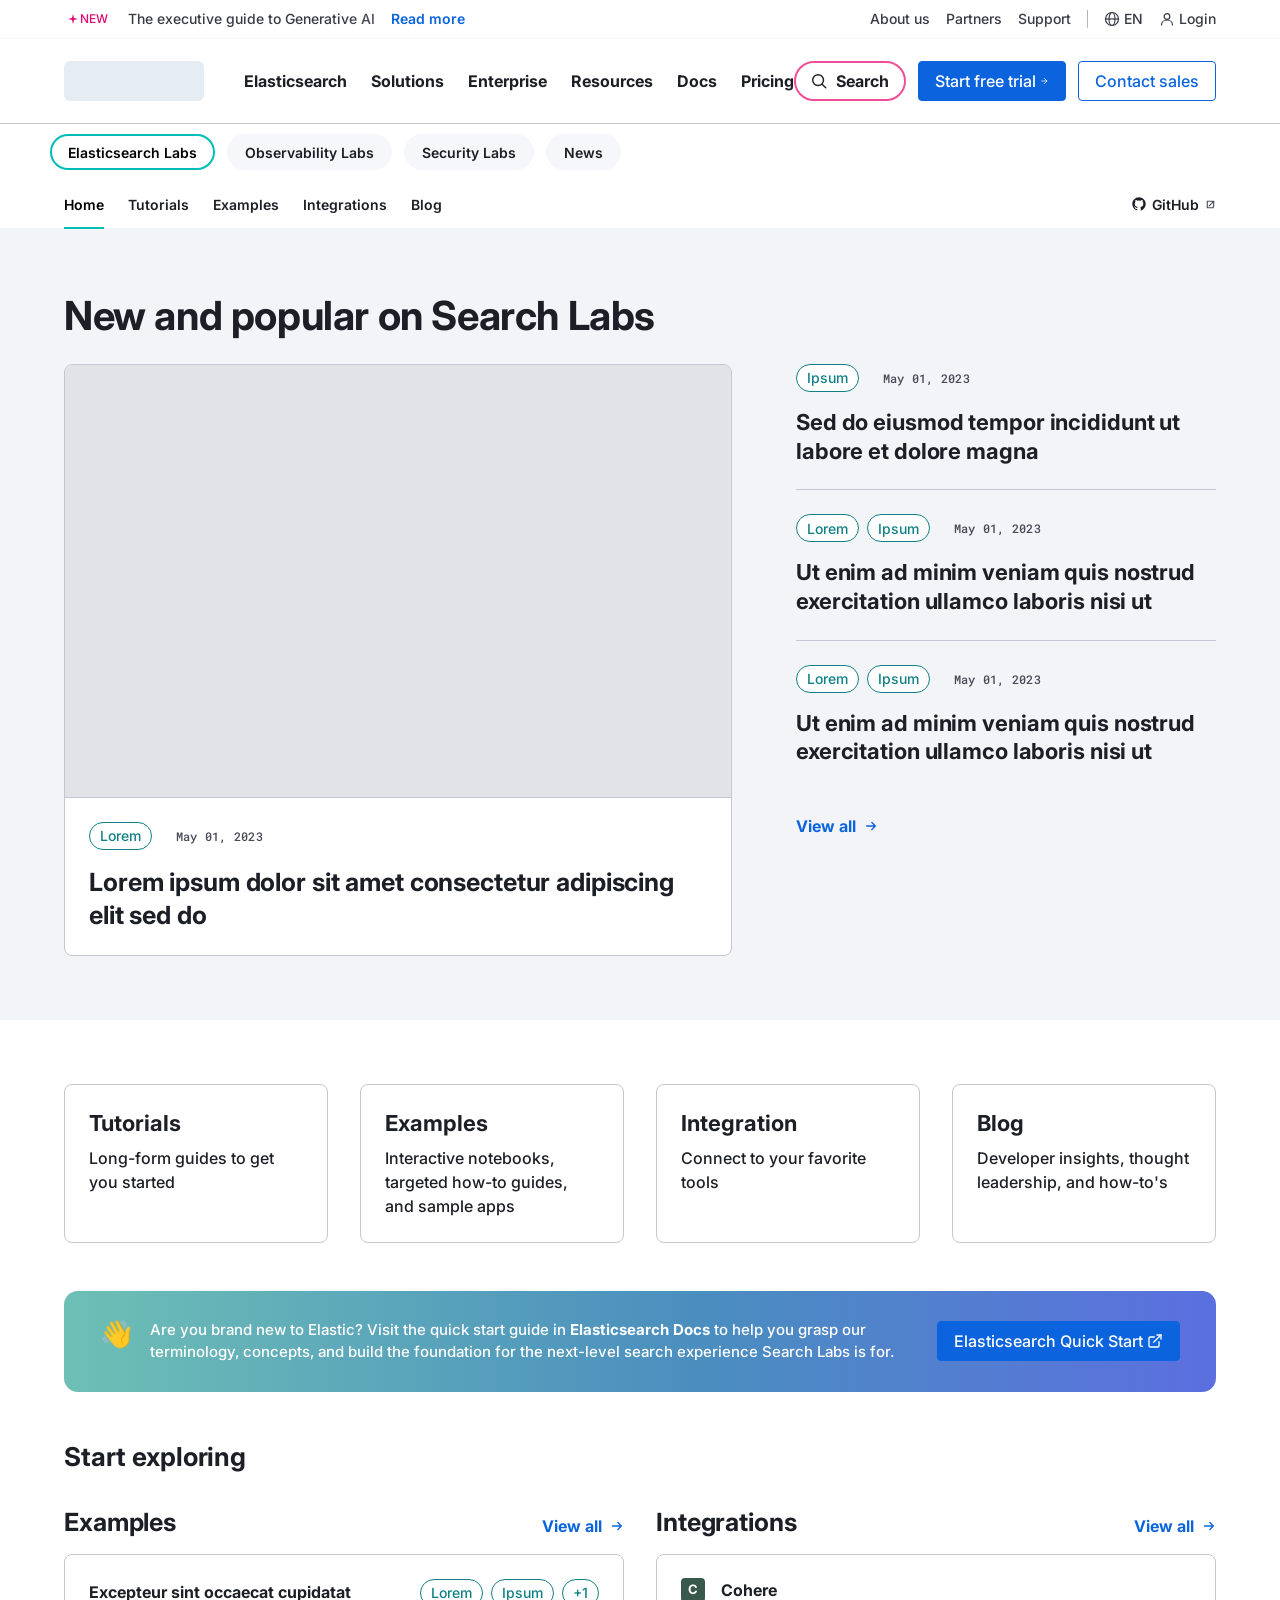
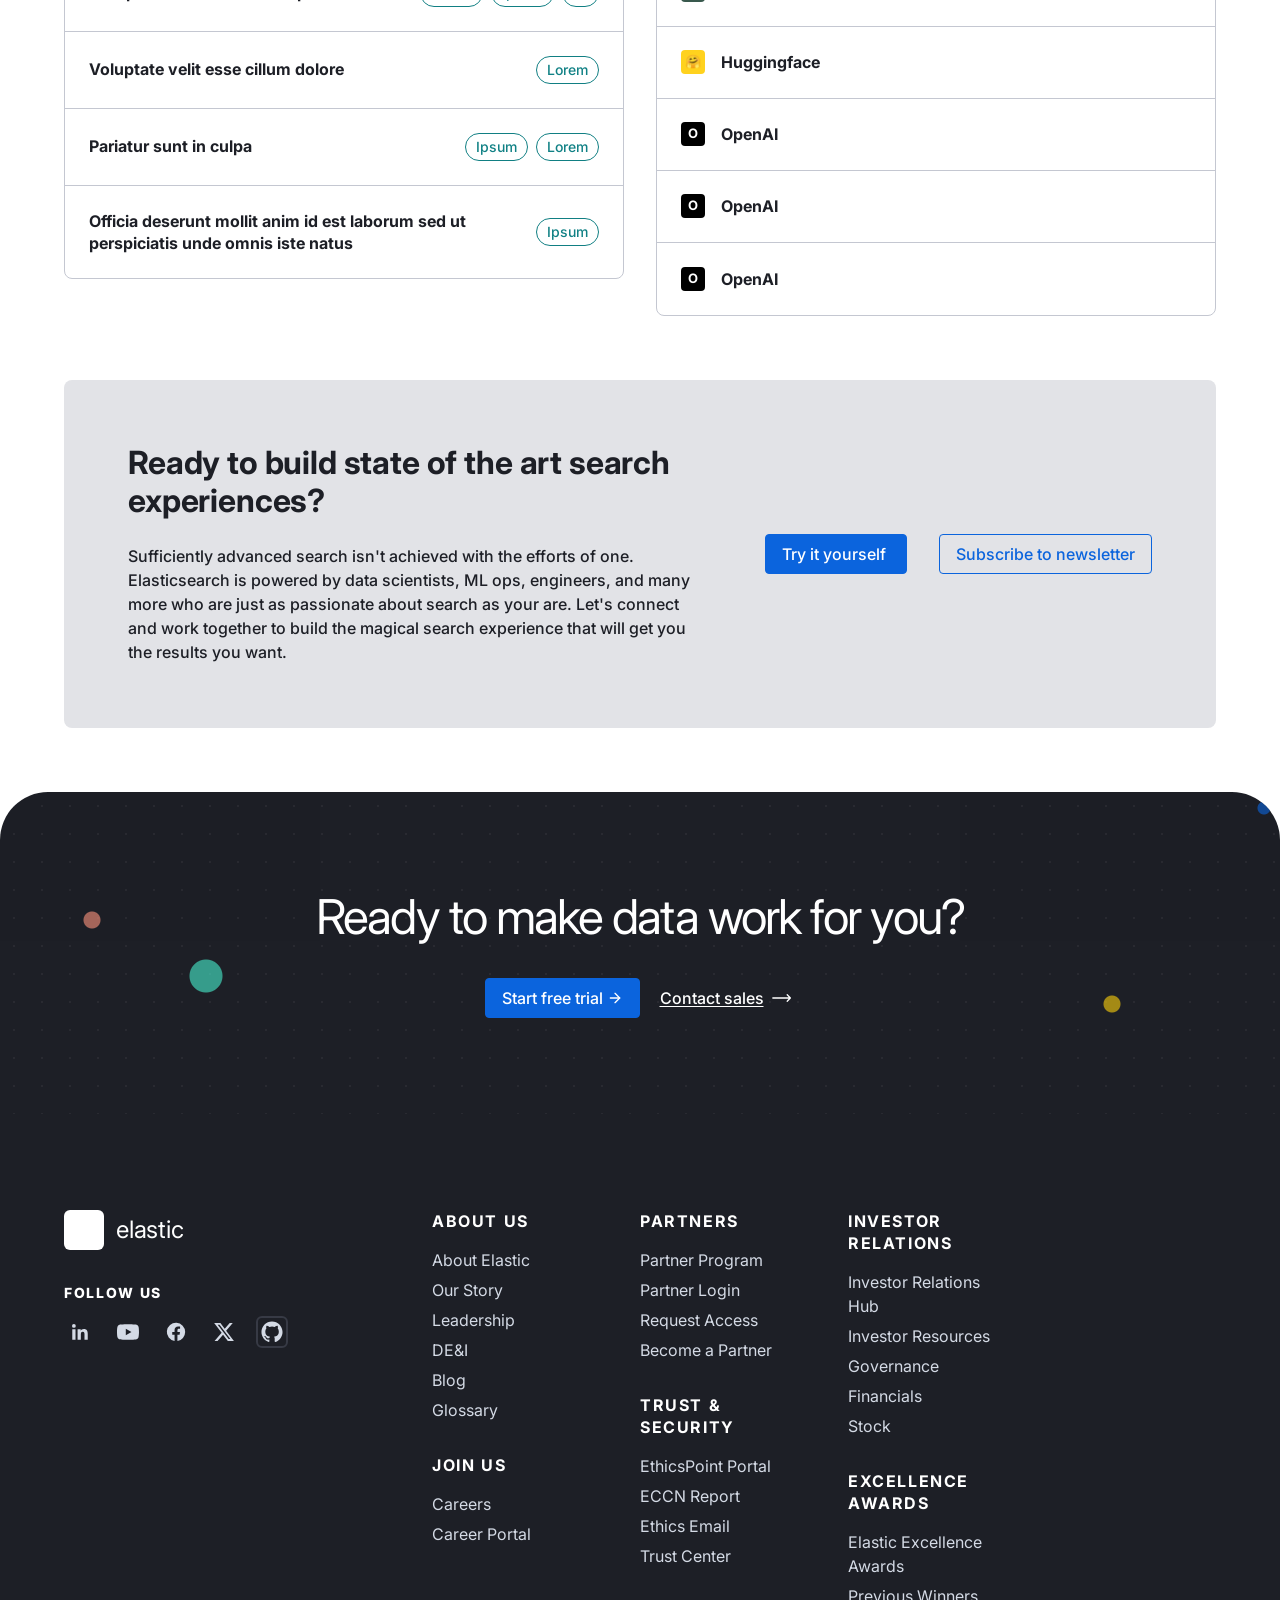
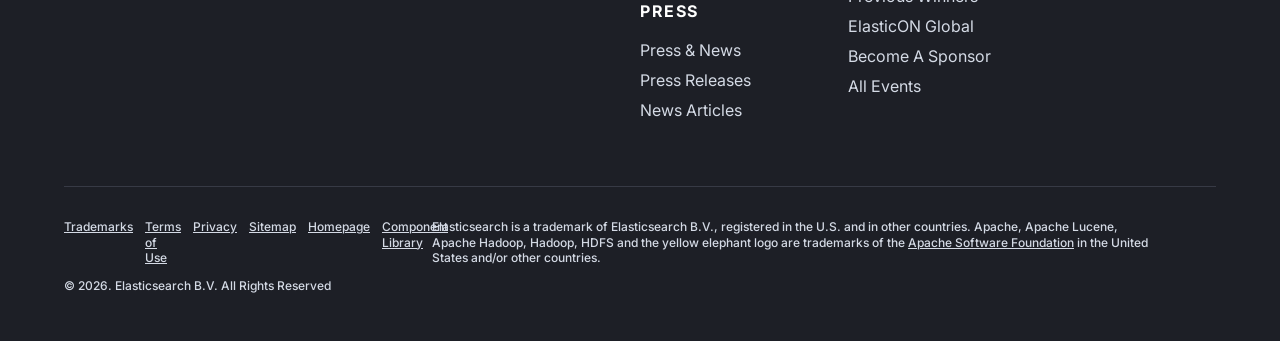
==== commit 2f8c35cd: "Update print statement from 'Hello' to 'Goodbye'" ====
--- a/index.html
+++ b/index.html
@@ -72,7 +72,6 @@
   .topnav {
     background: var(--white);
     border-top: 1px solid var(--border);
-    border-bottom: 1px solid var(--border);
     color: var(--gray-dark);
   }
   .topnav__inner,
@@ -93,7 +92,7 @@
     padding: 0;
     list-style: none;
   }
-  .topnav__list { gap: var(--s-4); }
+  .topnav__list { gap: var(--s-12); }
   .subnav__list { gap: var(--s-24); }
   /* Make [hidden] work on flex containers — UA display:none is overridden
      by the explicit display:flex rule above, so we force it here. */
@@ -111,25 +110,27 @@
   }
   .topnav__link {
     height: 36px;
-    padding: 0 14px;
-    border-radius: 6px;
+    padding: 0 16px;
+    border-radius: 999px;
+    background: #F5F7FA;
+    border: 2px solid transparent;
     color: var(--gray-dark);
+    transition: background-color 0.15s ease, border-color 0.15s ease, color 0.15s ease;
   }
   .topnav__link:hover {
     background: #EDF1F5;
     color: var(--black);
   }
+  /* Active state: transparent fill, 2px outline in the lab's brand color.
+     Color is driven by data-topnav so each lab gets its own accent. */
   .topnav__link.is-active {
+    background: transparent;
     color: var(--black);
   }
-  .topnav__link.is-active::after {
-    content: '';
-    position: absolute;
-    left: 14px; right: 14px; bottom: -11px;
-    height: 2px;
-    background: var(--black);
-    border-radius: 1px;
-  }
+  .topnav__link.is-active[data-topnav="elasticsearch"] { border-color: #02BCB7; }
+  .topnav__link.is-active[data-topnav="observability"] { border-color: #F04E98; }
+  .topnav__link.is-active[data-topnav="security"]      { border-color: #FA744E; }
+  .topnav__link.is-active[data-topnav="company"]       { border-color: #0B64DD; }
 
   /* ─── Lab dropdown — replaces the 4-tab topnav list on inner/article pages ──
      Shows the current lab as a trigger button; clicking opens a panel listing
@@ -257,6 +258,12 @@
     height: 2px;
     background: var(--brand-elastic-blue);
   }
+  /* Sub-nav underline color follows the active lab. Matches the 4 brand
+     colors used on the topnav pill outlines (data-topnav). */
+  body[data-lab="elasticsearch"] .subnav__link.is-active::after { background: #02BCB7; }
+  body[data-lab="observability"] .subnav__link.is-active::after { background: #F04E98; }
+  body[data-lab="security"]      .subnav__link.is-active::after { background: #FA744E; }
+  body[data-lab="company"]       .subnav__link.is-active::after { background: #0B64DD; }
   /* Disabled (Company categories): non-interactive, slightly muted */
   .subnav__link.is-disabled {
     color: var(--gray);
@@ -589,8 +596,8 @@
   .series-card:hover .series-card__title { text-decoration: underline; }
   .series-card__desc {
     font-family: var(--font-body);
-    font-size: 15px;
-    line-height: var(--lh-lead);
+    font-size: var(--fs-body);
+    line-height: var(--lh-body);
     color: var(--gray-dark);
     margin: 0;
   }
@@ -815,8 +822,8 @@
   }
   .cat-card__desc {
     font-family: var(--font-body);
-    font-size: var(--fs-small);
-    line-height: var(--lh-small);
+    font-size: var(--fs-body);
+    line-height: var(--lh-body);
     color: var(--gray-dark);
     margin: 0;
   }
@@ -1598,20 +1605,15 @@
   .related-card__title a:hover { text-decoration: underline; }
   .related-card__desc {
     font-family: var(--font-body);
-    font-size: var(--fs-small);
-    line-height: var(--lh-small);
+    font-size: var(--fs-body);
+    line-height: var(--lh-body);
     color: var(--gray-dark);
     margin: 0;
-    display: -webkit-box;
-    -webkit-line-clamp: 2;
-    -webkit-box-orient: vertical;
-    overflow: hidden;
   }
   .related-card__author {
     display: flex;
     align-items: center;
     gap: var(--s-12);
-    margin-top: auto;
   }
   .related-card__avatar {
     width: 40px;
@@ -1764,8 +1766,8 @@
   }
   .tutorial-card__desc {
     font-family: var(--font-body);
-    font-size: var(--fs-small);
-    line-height: var(--lh-small);
+    font-size: var(--fs-body);
+    line-height: var(--lh-body);
     color: var(--gray);
     margin: 0;
   }
@@ -1908,8 +1910,8 @@
   }
   .integration-card__desc {
     font-family: var(--font-body);
-    font-size: var(--fs-small);
-    line-height: var(--lh-small);
+    font-size: var(--fs-body);
+    line-height: var(--lh-body);
     color: var(--gray);
     margin: 0;
   }
@@ -1975,20 +1977,22 @@
   .side-nav__group-label {
     font-family: var(--font-mono);
     font-weight: var(--fw-semibold);
-    font-size: 12px;
+    font-size: 14px;
     letter-spacing: 0.08em;
     text-transform: uppercase;
     color: var(--gray);
     margin: 0 0 var(--s-16) 0;
-    display: inline-flex;
+    display: flex;
     align-items: center;
+    justify-content: space-between;
     gap: 6px;
     cursor: pointer;
     background: none;
     border: none;
-    padding: 0;
+    border-bottom: 1px solid var(--border);
+    padding: 0 0 6px 0;
     text-align: left;
-    align-self: flex-start;
+    width: 100%;
   }
   .side-nav__group-label .side-nav__chevron {
     width: 10px; height: 10px;
@@ -2175,13 +2179,12 @@
   .blog-feed__featured-title a:hover { text-decoration: underline; }
   .blog-feed__featured-desc {
     font-family: var(--font-body);
-    font-size: var(--fs-small);
-    line-height: var(--lh-small);
+    font-size: var(--fs-body);
+    line-height: var(--lh-body);
     color: var(--gray);
     margin: 0;
   }
   .blog-feed__featured-byline {
-    margin-top: auto;
     display: flex;
     align-items: center;
     gap: var(--s-8);
@@ -2226,11 +2229,25 @@
     background: var(--white);
     padding: var(--s-48) 0 0;
   }
+  /* The border-bottom under the H1 used to sit on __inner directly, which spanned
+     the full 1512px-wide inner including the 64px left padding — visually
+     extending past where the H1 text begins. Now drawn as a pseudo-element so
+     it starts at the H1's left edge (matching the side-nav column below) and
+     extends to the right edge of the inner container. */
   .tag-page-header__inner {
     max-width: 1512px;
     margin: 0 auto;
     padding: 0 var(--s-64) var(--s-32);
-    border-bottom: 1px solid var(--border);
+    position: relative;
+  }
+  .tag-page-header__inner::after {
+    content: '';
+    position: absolute;
+    left: var(--s-64);
+    right: 0;
+    bottom: 0;
+    height: 1px;
+    background: var(--border);
   }
   .tag-page-header__title {
     font-family: var(--font-heading);
@@ -2825,10 +2842,14 @@
     margin: 0 auto;
     padding: 0 var(--s-64);
     display: grid;
-    grid-template-columns: minmax(0, 1fr) 280px;
+    grid-template-columns: 280px minmax(0, 1fr);
     gap: var(--s-48);
     align-items: start;
   }
+  /* Aside ("Connect with author") sits on the LEFT visually; main content
+     stays first in source order for a11y/SEO. Order flips at narrow widths. */
+  .obs-filter-layout > main             { order: 2; }
+  .obs-filter-layout > .obs-filter-sidebar { order: 1; }
   .obs-filter-main__title {
     font-family: var(--font-heading);
     font-weight: var(--fw-bold);
@@ -2844,14 +2865,17 @@
     gap: var(--s-32);
   }
   .obs-filter-sidebar { display: flex; flex-direction: column; gap: var(--s-12); }
+  /* Sidebar label mirrors .side-nav__group-label treatment (font + bottom border). */
   .obs-filter-sidebar__label {
     font-family: var(--font-mono);
-    font-weight: var(--fw-bold);
-    font-size: var(--fs-xs);
-    letter-spacing: 0.02em;
+    font-weight: var(--fw-semibold);
+    font-size: 14px;
+    letter-spacing: 0.08em;
     color: var(--gray);
     margin: 0;
     text-transform: uppercase;
+    border-bottom: 1px solid var(--border);
+    padding: 0 0 6px 0;
   }
   .obs-filter-sidebar .btn--secondary { justify-content: center; }
 
@@ -2862,6 +2886,9 @@
 
   @media (max-width: 1100px) {
     .obs-filter-layout { grid-template-columns: 1fr; }
+    /* On narrow screens, main goes ABOVE the sidebar (revert the desktop flip) */
+    .obs-filter-layout > main             { order: 0; }
+    .obs-filter-layout > .obs-filter-sidebar { order: 1; }
     .obs-filter-grid { grid-template-columns: 1fr; }
   }
 
@@ -3019,7 +3046,7 @@
       text-decoration: none; color: var(--text-default);
     }
     .gnav__brand-placeholder {
-      width: 40px; height: 40px; border-radius: 6px;
+      width: 140px; height: 40px; border-radius: 6px;
       background: #E6ECF3;
       display: inline-block; flex-shrink: 0;
     }
@@ -3692,7 +3719,6 @@
                 <svg class="side-nav__chevron" viewBox="0 0 10 10" fill="none" xmlns="http://www.w3.org/2000/svg" aria-hidden="true"><path d="M2 3.5L5 6.5L8 3.5" stroke="currentColor" stroke-width="1.5" stroke-linecap="round" stroke-linejoin="round"/></svg>
               </button>
               <ul class="side-nav__list">
-                <li class="side-nav__item"><a href="#" class="side-nav__row is-active">All Articles</a></li>
                 <li class="side-nav__item">
                   <button type="button" class="side-nav__row" aria-expanded="false">
                     Lorem APM
@@ -4002,7 +4028,7 @@
                 <svg class="side-nav__chevron" viewBox="0 0 10 10" fill="none" xmlns="http://www.w3.org/2000/svg" aria-hidden="true"><path d="M2 3.5L5 6.5L8 3.5" stroke="currentColor" stroke-width="1.5" stroke-linecap="round" stroke-linejoin="round"/></svg>
               </button>
               <ul class="side-nav__list">
-                <li class="side-nav__item"><a href="javascript:void(0)" class="side-nav__row is-active">All Integrations</a></li>
+                <li class="side-nav__item"><a href="javascript:void(0)" class="side-nav__row">All Integrations</a></li>
                 <li class="side-nav__item"><a href="javascript:void(0)" class="side-nav__row">Model Providers</a></li>
                 <li class="side-nav__item"><a href="javascript:void(0)" class="side-nav__row">RAG Development Frameworks</a></li>
                 <li class="side-nav__item"><a href="javascript:void(0)" class="side-nav__row">ETL and Data Prep</a></li>
@@ -4211,7 +4237,6 @@
                 <svg class="side-nav__chevron" viewBox="0 0 10 10" fill="none" xmlns="http://www.w3.org/2000/svg" aria-hidden="true"><path d="M2 3.5L5 6.5L8 3.5" stroke="currentColor" stroke-width="1.5" stroke-linecap="round" stroke-linejoin="round"/></svg>
               </button>
               <ul class="side-nav__list">
-                <li class="side-nav__item"><button type="button" class="side-nav__row">All Blogs</button></li>
                 <li class="side-nav__item is-open">
                   <button type="button" class="side-nav__row" aria-expanded="true">
                     AI
@@ -4355,7 +4380,7 @@
             <p class="related-card__desc">How to export ES|QL queries as Pandas dataframes in Python.</p>
             <div class="related-card__author">
               <span class="related-card__avatar">QP</span>
-              <span class="related-card__author-name">By Quentin Pradet</span>
+              <span class="related-card__author-name">By <a href="#es-author">Quentin Pradet</a></span>
             </div>
           </div>
         </article>
@@ -4370,7 +4395,7 @@
             <p class="related-card__desc">How to improve the performance of text expansion queries by making them more efficient without sacrificing recall</p>
             <div class="related-card__author">
               <span class="related-card__avatar">KD</span>
-              <span class="related-card__author-name">By Kathleen DeRusso</span>
+              <span class="related-card__author-name">By <a href="#es-author">Kathleen DeRusso</a></span>
             </div>
           </div>
         </article>
@@ -4385,7 +4410,7 @@
             <p class="related-card__desc">How to improve the performance of text expansion queries by making them more efficient without sacrificing recall</p>
             <div class="related-card__author">
               <span class="related-card__avatar">KD</span>
-              <span class="related-card__author-name">By Kathleen DeRusso</span>
+              <span class="related-card__author-name">By <a href="#es-author">Kathleen DeRusso</a></span>
             </div>
           </div>
         </article>
@@ -4400,7 +4425,7 @@
             <p class="related-card__desc">How to export ES|QL queries as Pandas dataframes in Python.</p>
             <div class="related-card__author">
               <span class="related-card__avatar">QP</span>
-              <span class="related-card__author-name">By Quentin Pradet</span>
+              <span class="related-card__author-name">By <a href="#es-author">Quentin Pradet</a></span>
             </div>
           </div>
         </article>
@@ -4497,7 +4522,6 @@
                 <svg class="side-nav__chevron" viewBox="0 0 10 10" fill="none" xmlns="http://www.w3.org/2000/svg" aria-hidden="true"><path d="M2 3.5L5 6.5L8 3.5" stroke="currentColor" stroke-width="1.5" stroke-linecap="round" stroke-linejoin="round"/></svg>
               </button>
               <ul class="side-nav__list">
-                <li class="side-nav__item"><button type="button" class="side-nav__row">All Blogs</button></li>
                 <li class="side-nav__item is-open">
                   <button type="button" class="side-nav__row" aria-expanded="true">
                     AI
@@ -4602,7 +4626,7 @@
             <p class="related-card__desc">How to export ES|QL queries as Pandas dataframes in Python.</p>
             <div class="related-card__author">
               <span class="related-card__avatar">QP</span>
-              <span class="related-card__author-name">By Quentin Pradet</span>
+              <span class="related-card__author-name">By <a href="#es-author">Quentin Pradet</a></span>
             </div>
           </div>
         </article>
@@ -4617,7 +4641,7 @@
             <p class="related-card__desc">How to improve the performance of text expansion queries by making them more efficient without sacrificing recall</p>
             <div class="related-card__author">
               <span class="related-card__avatar">KD</span>
-              <span class="related-card__author-name">By Kathleen DeRusso</span>
+              <span class="related-card__author-name">By <a href="#es-author">Kathleen DeRusso</a></span>
             </div>
           </div>
         </article>
@@ -4632,7 +4656,7 @@
             <p class="related-card__desc">How to improve the performance of text expansion queries by making them more efficient without sacrificing recall</p>
             <div class="related-card__author">
               <span class="related-card__avatar">KD</span>
-              <span class="related-card__author-name">By Kathleen DeRusso</span>
+              <span class="related-card__author-name">By <a href="#es-author">Kathleen DeRusso</a></span>
             </div>
           </div>
         </article>
@@ -4647,7 +4671,7 @@
             <p class="related-card__desc">How to export ES|QL queries as Pandas dataframes in Python.</p>
             <div class="related-card__author">
               <span class="related-card__avatar">QP</span>
-              <span class="related-card__author-name">By Quentin Pradet</span>
+              <span class="related-card__author-name">By <a href="#es-author">Quentin Pradet</a></span>
             </div>
           </div>
         </article>
@@ -5191,7 +5215,7 @@
             <span class="avatar-stack__item">QH</span>
           </div>
           <div class="article-hero__authors">
-            <span class="article-hero__author-line">By Leaf Lin, Tim Brooks, and Quin Hoxie</span>
+            <span class="article-hero__author-line">By <a href="#es-author">Leaf Lin, Tim Brooks, and Quin Hoxie</a></span>
             <span class="article-hero__date">On May 01, 2023</span>
           </div>
         </div>
@@ -5279,7 +5303,7 @@
           <p class="related-card__desc">How to export ES|QL queries as Pandas dataframes in Python</p>
           <div class="related-card__author">
             <span class="related-card__avatar">QP</span>
-            <span class="related-card__author-name">Quentin Pradet</span>
+            <span class="related-card__author-name"><a href="#es-author">Quentin Pradet</a></span>
           </div>
         </div>
       </article>
@@ -5296,7 +5320,7 @@
           <p class="related-card__desc">How to boost vector search performance using SIMD instructions</p>
           <div class="related-card__author">
             <span class="related-card__avatar">CH</span>
-            <span class="related-card__author-name">Chris Hegarty</span>
+            <span class="related-card__author-name"><a href="#es-author">Chris Hegarty</a></span>
           </div>
         </div>
       </article>
@@ -5313,7 +5337,7 @@
           <p class="related-card__desc">How to reduce ELSER query cost with no recall impact</p>
           <div class="related-card__author">
             <span class="related-card__avatar">KD</span>
-            <span class="related-card__author-name">Kathleen DeRusso</span>
+            <span class="related-card__author-name"><a href="#es-author">Kathleen DeRusso</a></span>
           </div>
         </div>
       </article>
@@ -5428,7 +5452,7 @@
           <p class="related-card__desc">How to export ES|QL queries as Pandas dataframes in Python</p>
           <div class="related-card__author">
             <span class="related-card__avatar">QP</span>
-            <span class="related-card__author-name">Quentin Pradet</span>
+            <span class="related-card__author-name"><a href="#es-author">Quentin Pradet</a></span>
           </div>
         </div>
       </article>
@@ -5445,7 +5469,7 @@
           <p class="related-card__desc">How to boost vector search performance using SIMD instructions</p>
           <div class="related-card__author">
             <span class="related-card__avatar">CH</span>
-            <span class="related-card__author-name">Chris Hegarty</span>
+            <span class="related-card__author-name"><a href="#es-author">Chris Hegarty</a></span>
           </div>
         </div>
       </article>
@@ -5462,7 +5486,7 @@
           <p class="related-card__desc">How to reduce ELSER query cost with no recall impact</p>
           <div class="related-card__author">
             <span class="related-card__avatar">KD</span>
-            <span class="related-card__author-name">Kathleen DeRusso</span>
+            <span class="related-card__author-name"><a href="#es-author">Kathleen DeRusso</a></span>
           </div>
         </div>
       </article>
@@ -5774,6 +5798,160 @@
     </section>
 
   </div><!-- /#page-obs-author -->
+
+  <!-- =================== ELASTICSEARCH LABS AUTHOR PAGE =================== -->
+  <!-- Mirrors #page-obs-author / #page-sec-author exactly; routed via 'es-author'. -->
+  <div id="page-es-author" class="page-view" hidden>
+
+    <section class="author-hero">
+      <div class="author-hero__inner">
+        <img class="author-hero__avatar" src="https://i.pravatar.cc/300?img=8" alt="Author avatar">
+        <div class="author-hero__content">
+          <p class="author-hero__label">BLOG</p>
+          <h1 class="author-hero__title">Author&rsquo;s name</h1>
+          <p class="author-hero__subtitle">Distinguished MLE I &nbsp;|&nbsp; Data and Compute &mdash; Elasticsearch</p>
+        </div>
+      </div>
+    </section>
+
+    <section class="obs-filter-body">
+      <div class="obs-filter-layout">
+
+        <main>
+          <h2 class="obs-filter-main__title">Author&rsquo;s articles</h2>
+          <div class="obs-filter-grid">
+        <article class="related-card">
+          <div class="related-card__image" role="img" aria-label="Article image placeholder"></div>
+          <div class="related-card__body">
+            <div class="related-card__meta">
+              <a href="#blog-filter" class="chip">Dolor</a><a href="#blog-filter" class="chip">Sit</a>
+              <span class="related-card__date">May 01, 2023</span>
+            </div>
+            <h3 class="related-card__title"><a href="#article">Quis autem vel eum iure reprehenderit qui</a></h3>
+            <p class="related-card__desc">How to export ES|QL queries as Pandas dataframes in Python.</p>
+            <div class="related-card__author">
+              <span class="related-card__avatar">QP</span>
+              <span class="related-card__author-name">By <a href="#es-author">Quentin Pradet</a></span>
+            </div>
+          </div>
+        </article>
+        <article class="related-card">
+          <div class="related-card__image" role="img" aria-label="Article image placeholder"></div>
+          <div class="related-card__body">
+            <div class="related-card__meta">
+              <a href="#blog-filter" class="chip">Dolor</a><a href="#blog-filter" class="chip">Sit</a>
+              <span class="related-card__date">May 01, 2023</span>
+            </div>
+            <h3 class="related-card__title"><a href="#article">Sed do eiusmod tempor incididunt ut labore et dolore magna</a></h3>
+            <p class="related-card__desc">How to improve the performance of text expansion queries by making them more efficient without sacrificing recall</p>
+            <div class="related-card__author">
+              <span class="related-card__avatar">KD</span>
+              <span class="related-card__author-name">By <a href="#es-author">Kathleen DeRusso</a></span>
+            </div>
+          </div>
+        </article>
+        <article class="related-card">
+          <div class="related-card__image" role="img" aria-label="Article image placeholder"></div>
+          <div class="related-card__body">
+            <div class="related-card__meta">
+              <a href="#blog-filter" class="chip">Dolor</a><a href="#blog-filter" class="chip">Sit</a>
+              <span class="related-card__date">May 01, 2023</span>
+            </div>
+            <h3 class="related-card__title"><a href="#article">Quis autem vel eum iure reprehenderit qui</a></h3>
+            <p class="related-card__desc">How to export ES|QL queries as Pandas dataframes in Python.</p>
+            <div class="related-card__author">
+              <span class="related-card__avatar">QP</span>
+              <span class="related-card__author-name">By <a href="#es-author">Quentin Pradet</a></span>
+            </div>
+          </div>
+        </article>
+        <article class="related-card">
+          <div class="related-card__image" role="img" aria-label="Article image placeholder"></div>
+          <div class="related-card__body">
+            <div class="related-card__meta">
+              <a href="#blog-filter" class="chip">Dolor</a><a href="#blog-filter" class="chip">Sit</a>
+              <span class="related-card__date">May 01, 2023</span>
+            </div>
+            <h3 class="related-card__title"><a href="#article">Sed do eiusmod tempor incididunt ut labore et dolore magna</a></h3>
+            <p class="related-card__desc">How to improve the performance of text expansion queries by making them more efficient without sacrificing recall</p>
+            <div class="related-card__author">
+              <span class="related-card__avatar">KD</span>
+              <span class="related-card__author-name">By <a href="#es-author">Kathleen DeRusso</a></span>
+            </div>
+          </div>
+        </article>
+        <article class="related-card">
+          <div class="related-card__image" role="img" aria-label="Article image placeholder"></div>
+          <div class="related-card__body">
+            <div class="related-card__meta">
+              <a href="#blog-filter" class="chip">Dolor</a><a href="#blog-filter" class="chip">Sit</a>
+              <span class="related-card__date">May 01, 2023</span>
+            </div>
+            <h3 class="related-card__title"><a href="#article">Quis autem vel eum iure reprehenderit qui</a></h3>
+            <p class="related-card__desc">How to export ES|QL queries as Pandas dataframes in Python.</p>
+            <div class="related-card__author">
+              <span class="related-card__avatar">QP</span>
+              <span class="related-card__author-name">By <a href="#es-author">Quentin Pradet</a></span>
+            </div>
+          </div>
+        </article>
+        <article class="related-card">
+          <div class="related-card__image" role="img" aria-label="Article image placeholder"></div>
+          <div class="related-card__body">
+            <div class="related-card__meta">
+              <a href="#blog-filter" class="chip">Dolor</a><a href="#blog-filter" class="chip">Sit</a>
+              <span class="related-card__date">May 01, 2023</span>
+            </div>
+            <h3 class="related-card__title"><a href="#article">Sed do eiusmod tempor incididunt ut labore et dolore magna</a></h3>
+            <p class="related-card__desc">How to improve the performance of text expansion queries by making them more efficient without sacrificing recall</p>
+            <div class="related-card__author">
+              <span class="related-card__avatar">KD</span>
+              <span class="related-card__author-name">By <a href="#es-author">Kathleen DeRusso</a></span>
+            </div>
+          </div>
+        </article>
+        <article class="related-card">
+          <div class="related-card__image" role="img" aria-label="Article image placeholder"></div>
+          <div class="related-card__body">
+            <div class="related-card__meta">
+              <a href="#blog-filter" class="chip">Dolor</a><a href="#blog-filter" class="chip">Sit</a>
+              <span class="related-card__date">May 01, 2023</span>
+            </div>
+            <h3 class="related-card__title"><a href="#article">Quis autem vel eum iure reprehenderit qui</a></h3>
+            <p class="related-card__desc">How to export ES|QL queries as Pandas dataframes in Python.</p>
+            <div class="related-card__author">
+              <span class="related-card__avatar">QP</span>
+              <span class="related-card__author-name">By <a href="#es-author">Quentin Pradet</a></span>
+            </div>
+          </div>
+        </article>
+        <article class="related-card">
+          <div class="related-card__image" role="img" aria-label="Article image placeholder"></div>
+          <div class="related-card__body">
+            <div class="related-card__meta">
+              <a href="#blog-filter" class="chip">Dolor</a><a href="#blog-filter" class="chip">Sit</a>
+              <span class="related-card__date">May 01, 2023</span>
+            </div>
+            <h3 class="related-card__title"><a href="#article">Sed do eiusmod tempor incididunt ut labore et dolore magna</a></h3>
+            <p class="related-card__desc">How to improve the performance of text expansion queries by making them more efficient without sacrificing recall</p>
+            <div class="related-card__author">
+              <span class="related-card__avatar">KD</span>
+              <span class="related-card__author-name">By <a href="#es-author">Kathleen DeRusso</a></span>
+            </div>
+          </div>
+        </article>
+          </div>
+        </main>
+
+        <aside class="obs-filter-sidebar">
+          <p class="obs-filter-sidebar__label">Connect with author</p>
+          <a href="#" class="btn--secondary"><span>Subscribe to newsletter</span></a>
+        </aside>
+
+      </div>
+    </section>
+
+  </div><!-- /#page-es-author -->
 
   <div id="page-security" class="page-view" hidden>
 
@@ -6259,7 +6437,7 @@
           <p class="related-card__desc">How to export ES|QL queries as Pandas dataframes in Python</p>
           <div class="related-card__author">
             <span class="related-card__avatar">QP</span>
-            <span class="related-card__author-name">Quentin Pradet</span>
+            <span class="related-card__author-name"><a href="#es-author">Quentin Pradet</a></span>
           </div>
         </div>
       </article>
@@ -6276,7 +6454,7 @@
           <p class="related-card__desc">How to boost vector search performance using SIMD instructions</p>
           <div class="related-card__author">
             <span class="related-card__avatar">CH</span>
-            <span class="related-card__author-name">Chris Hegarty</span>
+            <span class="related-card__author-name"><a href="#es-author">Chris Hegarty</a></span>
           </div>
         </div>
       </article>
@@ -6293,7 +6471,7 @@
           <p class="related-card__desc">How to reduce ELSER query cost with no recall impact</p>
           <div class="related-card__author">
             <span class="related-card__avatar">KD</span>
-            <span class="related-card__author-name">Kathleen DeRusso</span>
+            <span class="related-card__author-name"><a href="#es-author">Kathleen DeRusso</a></span>
           </div>
         </div>
       </article>
@@ -8140,6 +8318,7 @@
       integration: { view: document.getElementById('page-integration'), subnav: 'integrations', title: 'Integration — Search Labs', lab: 'elasticsearch' },
       blog:         { view: document.getElementById('page-blog'),         subnav: 'blog',         title: 'Blog — Search Labs' },
       'blog-filter':{ view: document.getElementById('page-blog-filter'),  subnav: 'blog',         title: 'Tag — Search Labs', lab: 'elasticsearch' },
+      'es-author':  { view: document.getElementById('page-es-author'),    subnav: 'blog',         title: 'Author — Search Labs', lab: 'elasticsearch' },
       observability:{ view: document.getElementById('page-observability'),subnav: 'obs-home',    title: 'Observability Labs', lab: 'observability', hideNewsletter: true },
       'obs-article':{ view: document.getElementById('page-obs-article'),  subnav: 'obs-home',    title: 'Evaluating search relevance part 2 — Phi-3 as relevance judge — Observability Labs', lab: 'observability', hideNewsletter: true },
       'obs-filter': { view: document.getElementById('page-obs-filter'),   subnav: 'obs-tags',    title: 'Tag — Observability Labs', lab: 'observability' },
@@ -8247,18 +8426,11 @@
         a.classList.toggle('is-active', a.getAttribute('data-topnav') === lab);
       });
 
-      // Lab dropdown vs 4-tab topnav:
-      //   - DROPDOWN routes: only true content/article pages — article views,
-      //     integration detail (singular), glossary, and series details (tutorial,
-      //     example which holds the prompt library). Everything else (lab homes,
-      //     list pages like tutorials/examples/integrations/blog, filter pages,
-      //     Company sub-sections) keeps the 4-tab row.
-      var DROPDOWN_ROUTES = {
-        article: 1, 'obs-article': 1, 'sec-article': 1, 'comp-article': 1,
-        integration: 1, glossary: 1,
-        tutorial: 1, example: 1,
-        'blog-filter': 1
-      };
+      // Lab dropdown: feature disabled — every page now uses the original
+      // 4-tab .topnav + per-lab .subnav layout. The .lab-dropdown markup
+      // remains in the DOM but is never shown. To re-enable for specific
+      // routes, add them back here (e.g. article: 1).
+      var DROPDOWN_ROUTES = {};
       var isInnerPage = !!DROPDOWN_ROUTES[name];
       // Body flag for inner pages — drives any inner-page-only CSS
       if (isInnerPage) {
@@ -8443,7 +8615,6 @@
           '<div class="side-nav__group">',
             '<button type="button" class="side-nav__group-label" aria-expanded="true">Lorem ipsum', chev, '</button>',
             '<ul class="side-nav__list">',
-              '<li class="side-nav__item"><a href="javascript:void(0)" class="side-nav__row is-active">All Articles</a></li>',
               '<li class="side-nav__item">',
                 '<button type="button" class="side-nav__row" aria-expanded="false">Lorem ipsum', chev, '</button>',
                 '<ul class="side-nav__sublist">',
--- a/design-system.css
+++ b/design-system.css
@@ -396,6 +396,35 @@
 a.chip { cursor: pointer; transition: background-color 0.15s ease; }
 a.chip:hover { background: #E1E6EB; }
 
+/* ─── Per-lab chip color treatment ─────────────────────────────
+   On lab pages, all .chip elements pick up the lab's brand color.
+   Scoped by body[data-lab] (set by the router on every route).
+   - Background stays white (replaces the default light-gray fill)
+   - Border in the lab's brand color
+   - Text in the lab's brand color
+   Hover falls back to the base a.chip:hover rule (light gray fill).
+   ───────────────────────────────────────────────────────────── */
+body[data-lab="elasticsearch"] .chip {
+  background: #FFFFFF;
+  border-color: #117F83;
+  color: #118185;
+}
+body[data-lab="observability"] .chip {
+  background: #FFFFFF;
+  border-color: #DD0A73;
+  color: #DD0A73;
+}
+body[data-lab="security"] .chip {
+  background: #FFFFFF;
+  border-color: #C34C37;
+  color: #C34C37;
+}
+body[data-lab="company"] .chip {
+  background: #FFFFFF;
+  border-color: #0B64DD;
+  color: #0B64DD;
+}
+
 /* =========================================================
    Chip — Input variant
    ---------------------------------------------------------
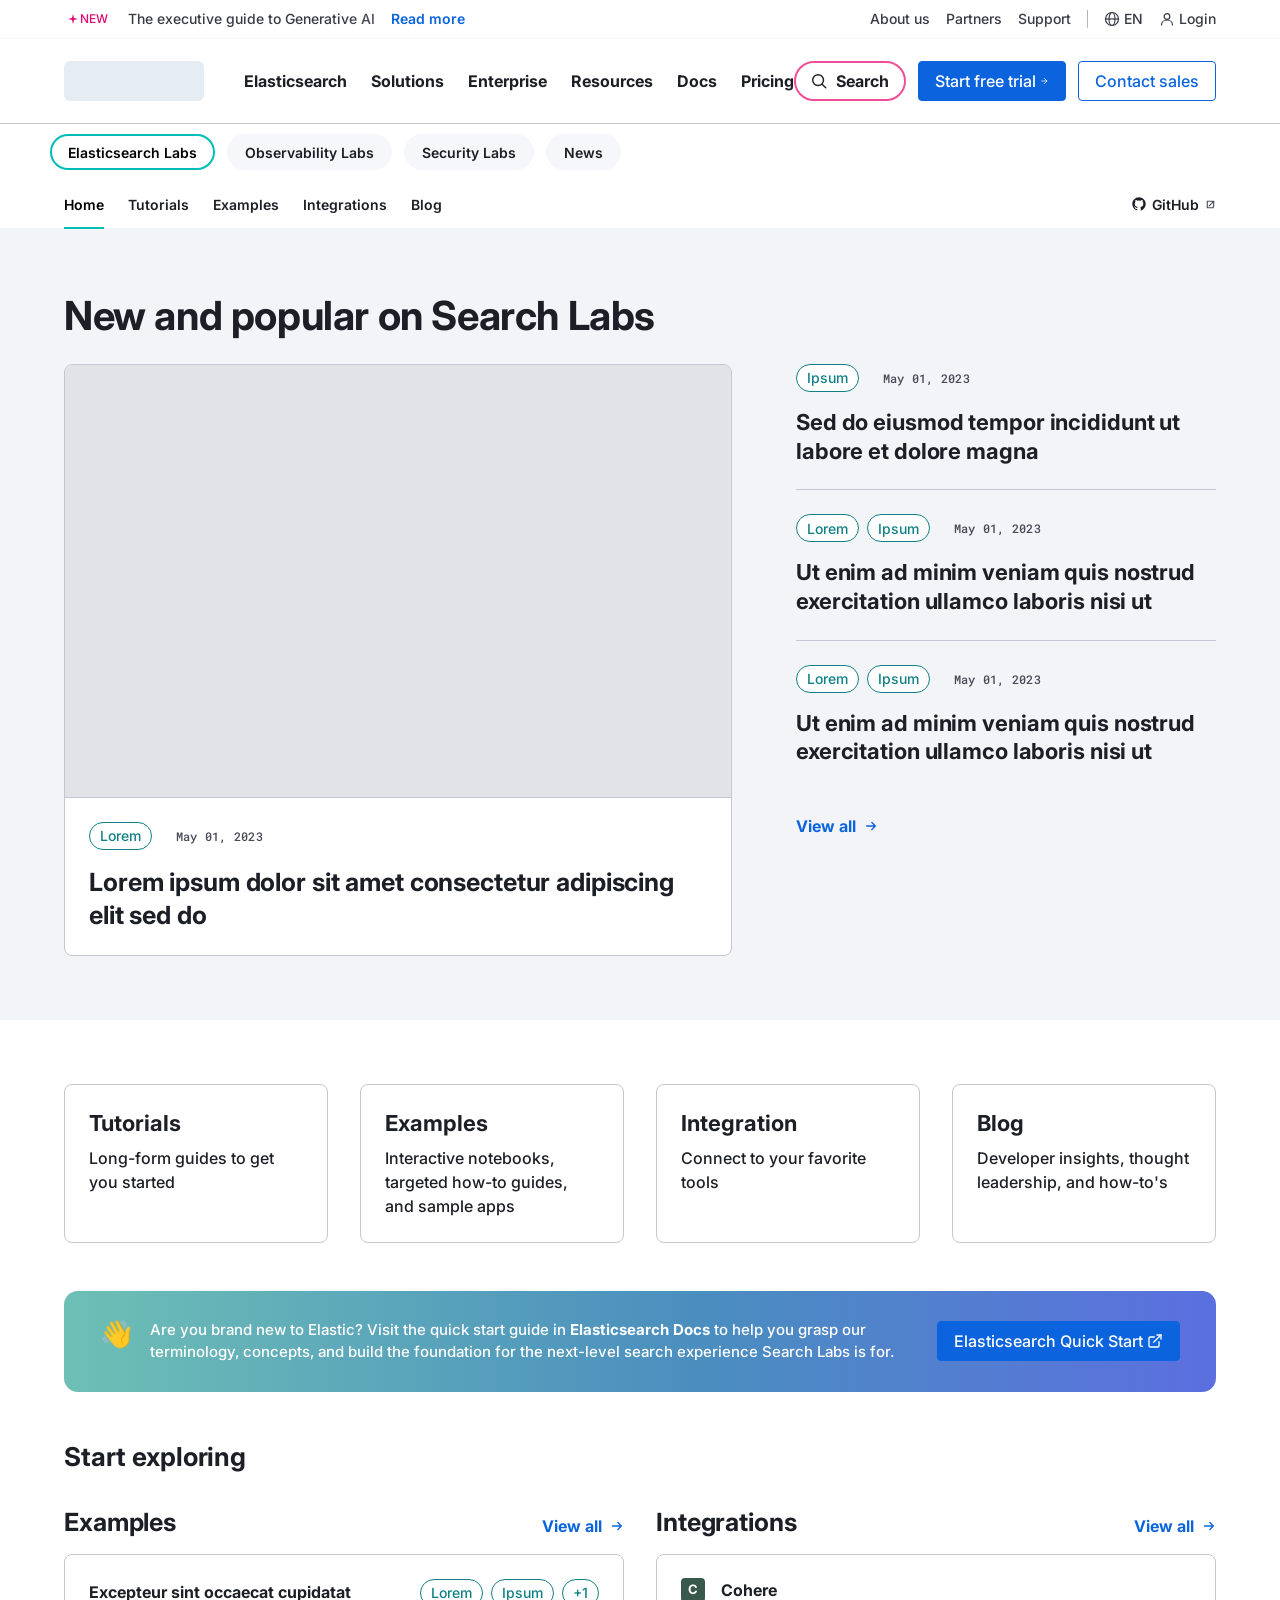
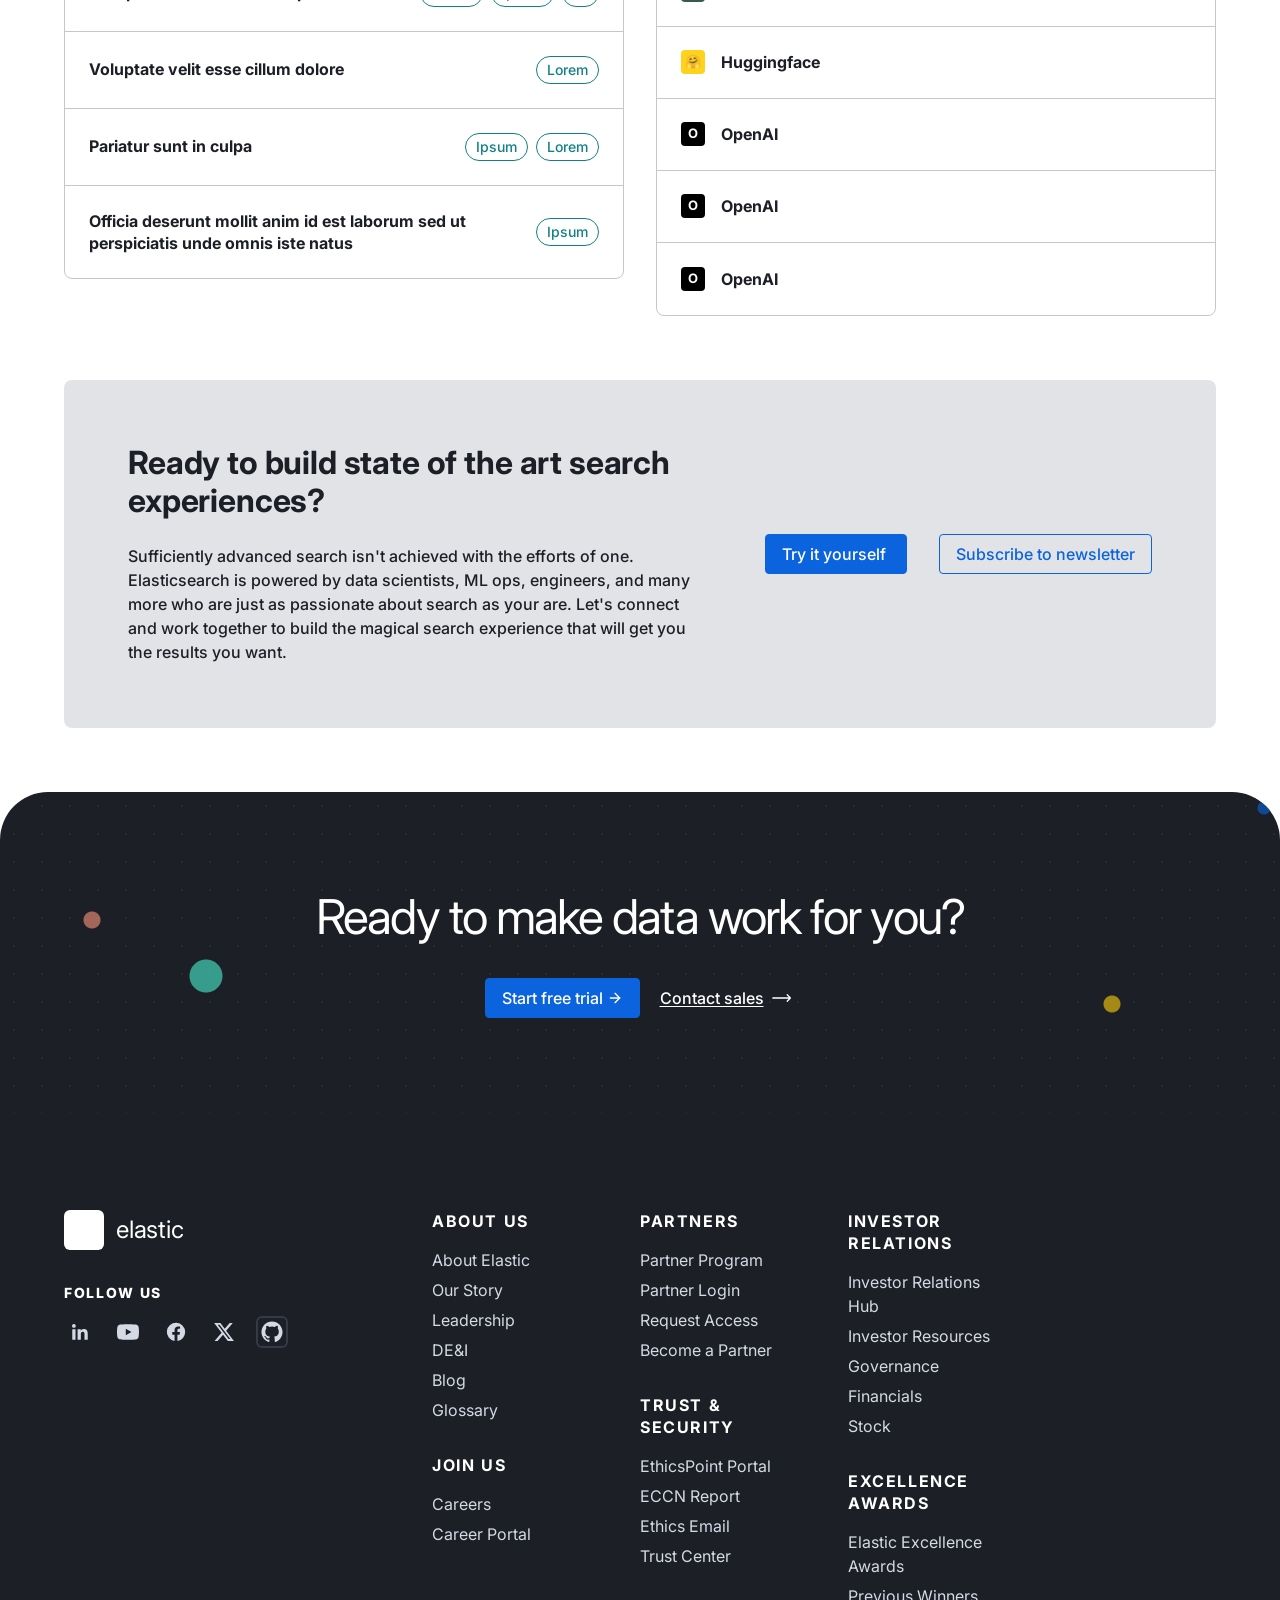
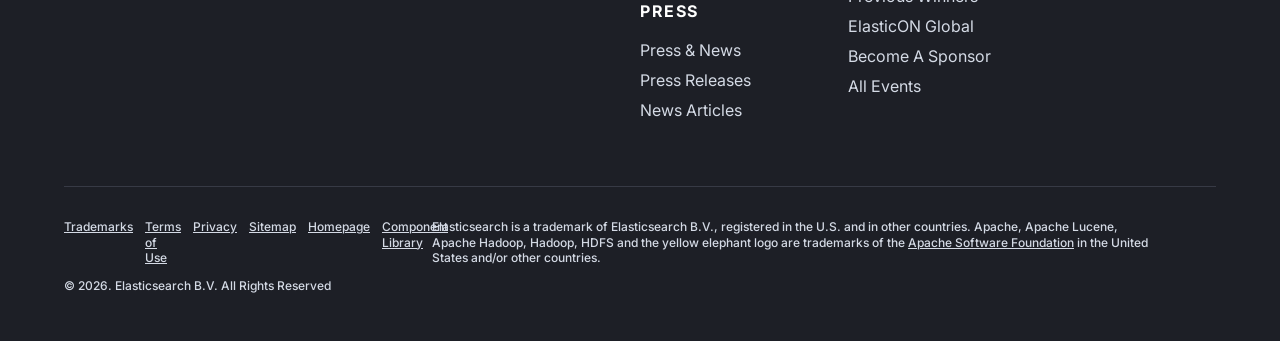
==== commit f08de4de: "Update index.html" ====
--- a/index.html
+++ b/index.html
@@ -61,10 +61,11 @@
      Customize by editing the <li> items in HTML.
      Mark the current page on each tier with class="is-active".
      ========================================================= */
+  /* Site header — holds the gnav (utility + brand) ONLY. NOT sticky:
+     it scrolls away with the page. The topnav + subnav live as siblings
+     OUTSIDE this <header> so their own position:sticky rules pin them
+     against the body for the whole scroll. */
   .site-header {
-    position: sticky;
-    top: 0;
-    z-index: 100;
     background: var(--white);
   }
 
@@ -3175,6 +3176,7 @@
       </div>
 
     </div>
+  </header>
 
         <nav class="topnav" aria-label="Primary navigation">
       <div class="topnav__inner">
@@ -3275,7 +3277,6 @@
         </div>
       </div>
     </nav>
-  </header>
 
   <div id="page-home" class="page-view">
 
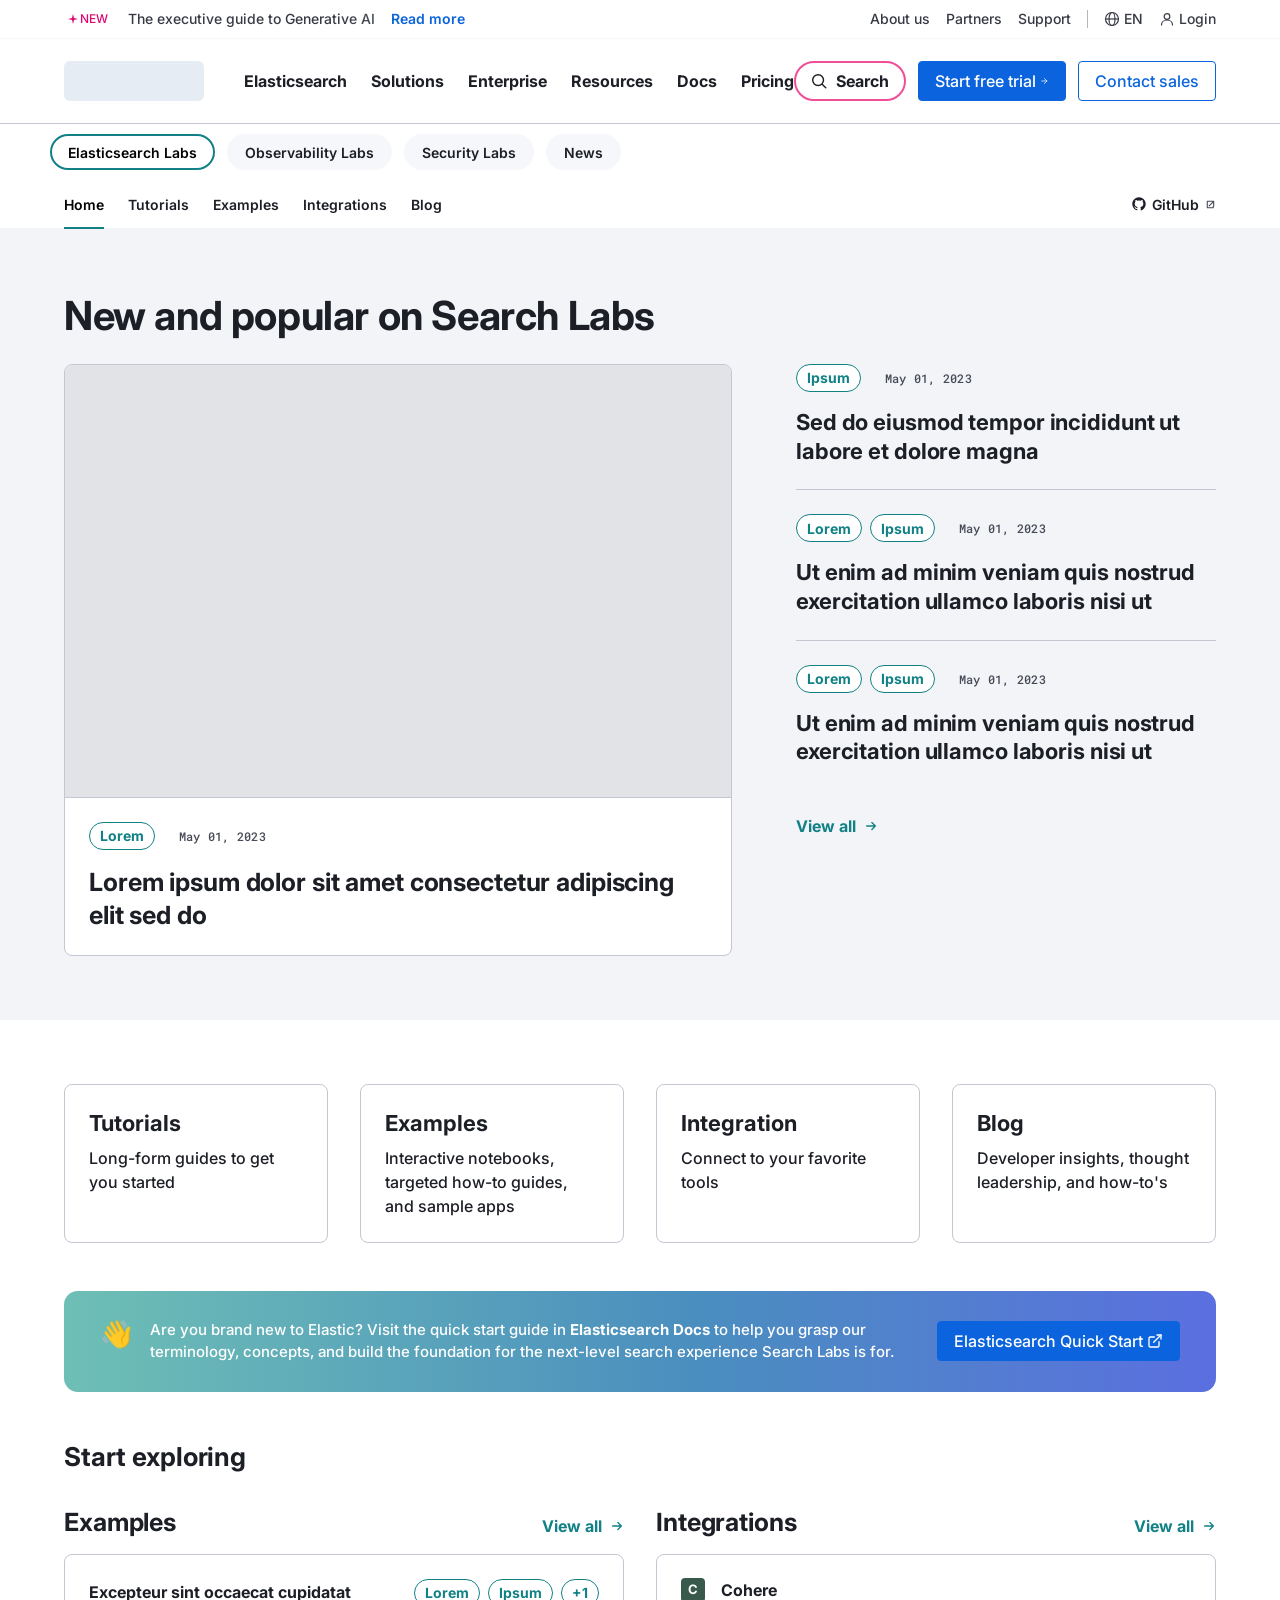
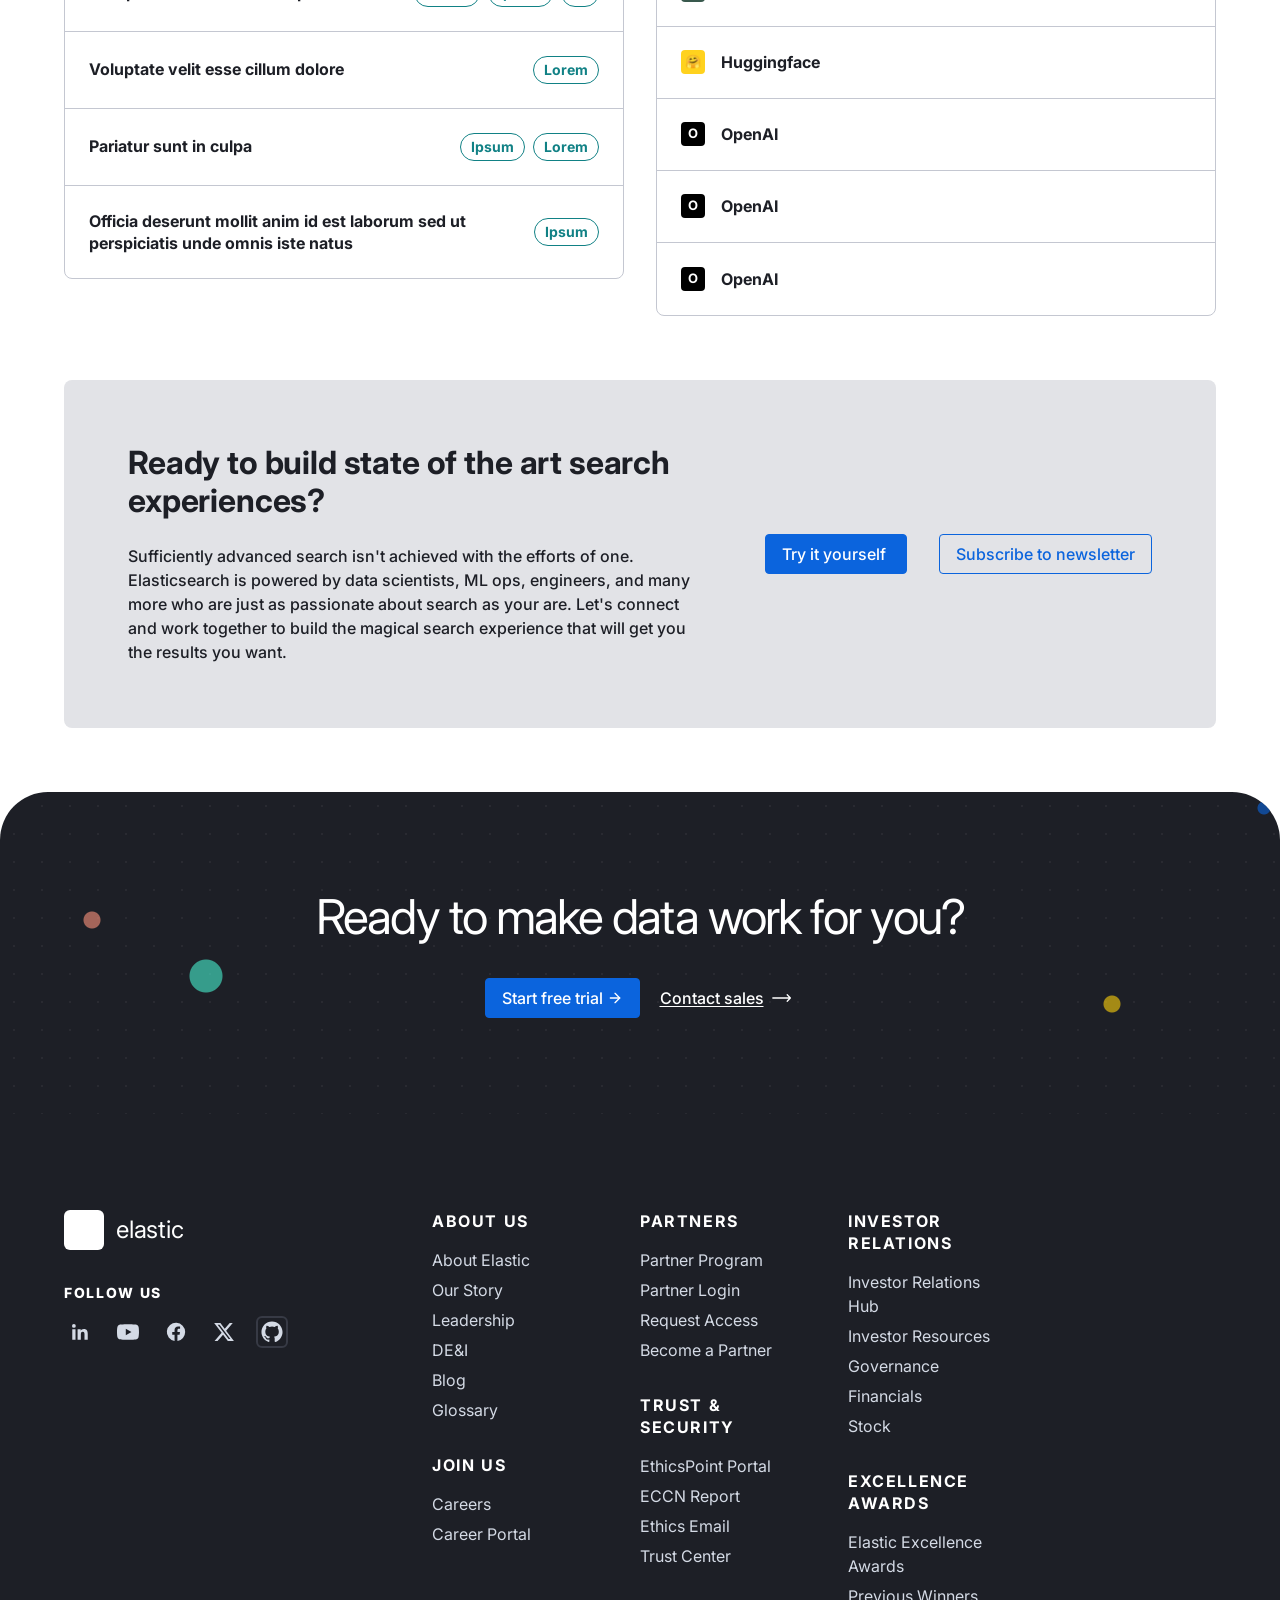
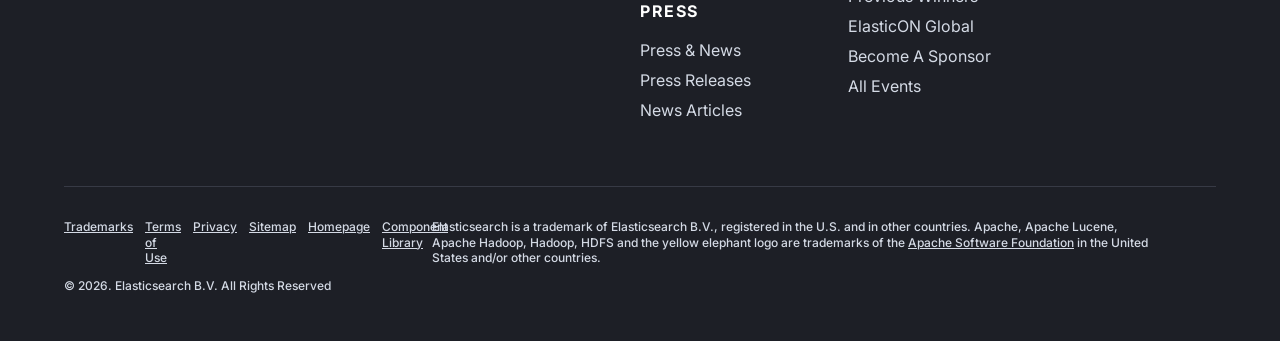
==== commit 9d8b9a82: "Change color scheme to use lab accent Updated border colors and text colors for various elements to " ====
--- a/index.html
+++ b/index.html
@@ -119,18 +119,18 @@
     transition: background-color 0.15s ease, border-color 0.15s ease, color 0.15s ease;
   }
   .topnav__link:hover {
-    background: #EDF1F5;
+    background: #E4E8EE;
     color: var(--black);
   }
   /* Active state: transparent fill, 2px outline in the lab's brand color.
      Color is driven by data-topnav so each lab gets its own accent. */
   .topnav__link.is-active {
-    background: transparent;
+    background: var(--white);
     color: var(--black);
   }
-  .topnav__link.is-active[data-topnav="elasticsearch"] { border-color: #02BCB7; }
-  .topnav__link.is-active[data-topnav="observability"] { border-color: #F04E98; }
-  .topnav__link.is-active[data-topnav="security"]      { border-color: #FA744E; }
+  .topnav__link.is-active[data-topnav="elasticsearch"] { border-color: #118185; }
+  .topnav__link.is-active[data-topnav="observability"] { border-color: #DD0A73; }
+  .topnav__link.is-active[data-topnav="security"]      { border-color: #C34C37; }
   .topnav__link.is-active[data-topnav="company"]       { border-color: #0B64DD; }
 
   /* ─── Lab dropdown — replaces the 4-tab topnav list on inner/article pages ──
@@ -261,9 +261,9 @@
   }
   /* Sub-nav underline color follows the active lab. Matches the 4 brand
      colors used on the topnav pill outlines (data-topnav). */
-  body[data-lab="elasticsearch"] .subnav__link.is-active::after { background: #02BCB7; }
-  body[data-lab="observability"] .subnav__link.is-active::after { background: #F04E98; }
-  body[data-lab="security"]      .subnav__link.is-active::after { background: #FA744E; }
+  body[data-lab="elasticsearch"] .subnav__link.is-active::after { background: #118185; }
+  body[data-lab="observability"] .subnav__link.is-active::after { background: #DD0A73; }
+  body[data-lab="security"]      .subnav__link.is-active::after { background: #C34C37; }
   body[data-lab="company"]       .subnav__link.is-active::after { background: #0B64DD; }
   /* Disabled (Company categories): non-interactive, slightly muted */
   .subnav__link.is-disabled {
@@ -466,7 +466,7 @@
     font-weight: var(--fw-bold);
     font-size: var(--fs-link);
     line-height: var(--lh-link);
-    color: var(--brand-elastic-blue);
+    color: var(--lab-accent);
     margin-top: var(--s-8);
   }
   .view-all:hover { text-decoration: underline; }
@@ -539,7 +539,7 @@
   }
   .blog-tabs button:hover:not(.is-active) { color: var(--gray-dark); }
   .blog-tabs button.is-active {
-    color: var(--brand-elastic-blue);
+    color: var(--lab-accent);
     font-weight: var(--fw-bold);
   }
   .blog-tabs button.is-active::after {
@@ -547,7 +547,7 @@
     position: absolute;
     left: 0; right: 0; bottom: -1px;
     height: 2px;
-    background: var(--brand-elastic-blue);
+    background: var(--lab-accent);
   }
 
   /* Series grid — 3 columns, simple image + title + description card */
@@ -639,7 +639,7 @@
   }
   .glossary-alphabet button:hover:not([disabled]) { color: var(--gray-dark); }
   .glossary-alphabet button.is-active {
-    color: var(--brand-elastic-blue);
+    color: var(--lab-accent);
     font-weight: var(--fw-bold);
     position: relative;
   }
@@ -648,7 +648,7 @@
     position: absolute;
     left: -4px; right: -4px; bottom: -17px;
     height: 2px;
-    background: var(--brand-elastic-blue);
+    background: var(--lab-accent);
   }
   .glossary-alphabet button[disabled] {
     color: #D4DAE5;
@@ -674,7 +674,7 @@
     font-family: var(--font-heading);
     font-weight: var(--fw-bold);
     font-size: 40px;
-    color: var(--brand-elastic-blue);
+    color: var(--lab-accent);
     margin-bottom: var(--s-24);
   }
   .glossary-toc {
@@ -692,7 +692,7 @@
     cursor: pointer;
     transition: color 0.15s ease;
   }
-  .glossary-toc a:hover { color: var(--brand-elastic-blue); }
+  .glossary-toc a:hover { color: var(--lab-accent); }
   .glossary-defs {
     display: flex;
     flex-direction: column;
@@ -1281,7 +1281,7 @@
     font-weight: var(--fw-bold);
     font-size: var(--fs-xs);
     letter-spacing: 0.02em;
-    color: var(--brand-elastic-blue);
+    color: var(--lab-accent);
     margin: 0 0 var(--s-16) 0;
   }
   .article-hero__crumb a { color: inherit; text-decoration: none; }
@@ -1398,7 +1398,7 @@
     font-weight: var(--fw-bold);
   }
   .article__main a {
-    color: var(--blue);
+    color: var(--lab-accent);
     font-weight: var(--fw-semibold);
   }
   .article__main a:hover { text-decoration: underline; }
@@ -1508,9 +1508,9 @@
   }
   .sidebar__links a:hover { text-decoration: underline; }
   .sidebar__links a.is-active {
-    color: var(--blue);
+    color: var(--lab-accent);
     font-weight: var(--fw-bold);
-    border-left: 2px solid var(--blue);
+    border-left: 2px solid var(--lab-accent);
     margin-left: -18px;
     padding-left: var(--s-16);
   }
@@ -1725,7 +1725,7 @@
     margin: 0 0 var(--s-16) 0;
   }
   .tutorials-intro a {
-    color: var(--blue);
+    color: var(--lab-accent);
     font-weight: var(--fw-semibold);
   }
   .tutorials-intro a:hover { text-decoration: underline; }
@@ -1846,9 +1846,9 @@
   }
   .filter-pill:hover { border-color: var(--gray-medium); }
   .filter-pill.is-active {
-    background: rgba(47, 174, 234, 0.08);
-    border-color: var(--blue);
-    color: var(--blue);
+    background: color-mix(in srgb, var(--lab-accent) 8%, transparent);
+    border-color: var(--lab-accent);
+    color: var(--lab-accent);
   }
   .integration-grid {
     max-width: 1512px;
@@ -1887,7 +1887,7 @@
     align-items: center;
     justify-content: center;
     background: var(--surface-neutral-1-5);
-    color: var(--brand-elastic-blue);
+    color: var(--lab-accent);
     border-radius: var(--r-4);
     flex-shrink: 0;
     font-size: 13px;
@@ -1960,7 +1960,7 @@
   }
   .blog-categories__list a:hover { text-decoration: underline; }
   .blog-categories__list a.is-active {
-    color: var(--brand-elastic-blue);
+    color: var(--lab-accent);
     font-weight: var(--fw-bold);
   }
 
@@ -1995,6 +1995,11 @@
     text-align: left;
     width: 100%;
   }
+  /* Expanded group label picks up the lab's chip color so the user
+     sees which group is open at a glance. Border stays gray. */
+  .side-nav__group-label[aria-expanded="true"] {
+    color: var(--lab-accent);
+  }
   .side-nav__group-label .side-nav__chevron {
     width: 10px; height: 10px;
     transition: transform 0.18s ease;
@@ -2031,7 +2036,7 @@
   }
   .side-nav__row:hover { color: var(--black); }
   .side-nav__row.is-active {
-    color: var(--blue);
+    color: var(--lab-accent);
     font-weight: var(--fw-bold);
   }
   .side-nav__row .side-nav__chevron {
@@ -2062,7 +2067,7 @@
   }
   .side-nav__sublist .side-nav__row:hover { color: var(--gray-dark); }
   .side-nav__sublist .side-nav__row.is-active {
-    color: var(--blue);
+    color: var(--lab-accent);
     font-weight: var(--fw-semibold);
   }
 
@@ -2073,9 +2078,9 @@
     gap: var(--s-8);
     height: 40px;
     padding: 0 18px;
-    border: 1px solid var(--brand-elastic-blue);
+    border: 1px solid var(--lab-accent);
     border-radius: 6px;
-    color: var(--brand-elastic-blue);
+    color: var(--lab-accent);
     font-family: var(--font-body);
     font-weight: var(--fw-semibold);
     font-size: 15px;
@@ -2084,7 +2089,7 @@
     align-self: flex-start;
     transition: background 0.15s ease;
   }
-  .side-nav__subscribe:hover { background: rgba(11,100,221,0.06); }
+  .side-nav__subscribe:hover { background: color-mix(in srgb, var(--lab-accent) 6%, transparent); }
   /* 2 side-by-side action buttons at bottom of side-nav (replacement for single Subscribe) */
   .side-nav__btn-pair {
     display: flex;
@@ -2349,7 +2354,7 @@
     font-weight: var(--fw-bold);
     font-size: 13px;
     letter-spacing: 0.08em;
-    color: var(--blue);
+    color: var(--lab-accent);
     margin: 0 0 var(--s-12) 0;
     text-transform: uppercase;
   }
@@ -2461,7 +2466,7 @@
     text-decoration: underline;
     font-weight: var(--fw-medium);
   }
-  .integration-detail__bloglist a:hover { color: var(--blue); }
+  .integration-detail__bloglist a:hover { color: var(--lab-accent); }
   .integration-detail__body {
     font-family: var(--font-body);
     font-size: 16px;
@@ -2521,8 +2526,8 @@
   }
   .pagination button:hover { border-color: var(--gray-medium); }
   .pagination button.is-active {
-    background: var(--blue);
-    border-color: var(--blue);
+    background: var(--lab-accent);
+    border-color: var(--lab-accent);
     color: var(--white);
   }
 
@@ -2561,7 +2566,7 @@
     font-weight: var(--fw-bold);
     font-size: var(--fs-xs);
     letter-spacing: 0.04em;
-    color: var(--brand-elastic-blue);
+    color: var(--lab-accent);
     margin: 0 0 var(--s-16) 0;
     text-transform: uppercase;
   }
@@ -2639,7 +2644,7 @@
   }
   .tutorial-toc a:hover { color: var(--black); }
   .tutorial-toc a.is-active {
-    color: var(--blue);
+    color: var(--lab-accent);
     font-weight: var(--fw-bold);
   }
   .tutorial-toc__group {
@@ -2684,7 +2689,7 @@
   }
   .tutorial-content p strong { font-weight: var(--fw-bold); }
   .tutorial-content a:not(.tutorial-pagination__prev):not(.tutorial-pagination__next) {
-    color: var(--blue);
+    color: var(--lab-accent);
     font-weight: var(--fw-semibold);
   }
   .tutorial-content a:not(.tutorial-pagination__prev):not(.tutorial-pagination__next):hover { text-decoration: underline; }
@@ -3730,7 +3735,7 @@
                     <li><a href="#" class="side-nav__row">Amet consectetur</a></li>
                   </ul>
                 </li>
-                <li class="side-nav__item"><a href="#" class="side-nav__row">Ipsum logging</a></li>
+                <li class="side-nav__item"><a href="#" class="side-nav__row is-active">Ipsum logging</a></li>
                 <li class="side-nav__item"><a href="#" class="side-nav__row">Tempor metrics</a></li>
                 <li class="side-nav__item">
                   <button type="button" class="side-nav__row" aria-expanded="false">
--- a/design-system.css
+++ b/design-system.css
@@ -240,12 +240,22 @@
   --hero-bg-blog:    var(--surface-neutral-1-5);   /* Blog / Tutorials / Examples — uses default lighter gray */
   --hero-bg-obs:     #E8ECF1;   /* Observability — slight cool gray, preserved from prior literal on obs-home */
   --hero-bg-sec:     #EBEFF3;   /* Security — slight cool gray, preserved from prior literal on sec-home */
-  --hero-bg-news:    #F5F1EA;   /* News — warm beige, distinct from blue-tinted family above */
+  --hero-bg-news:    #F1F4F8;   /* News — unified neutral gray (matches surface-neutral-1-5), replaces prior warm beige */
 
   --primary:        var(--brand-elastic-yellow);       /*   1 use */
   --primary-dark:   var(--brand-elastic-yellow-dark);  /*   1 use */
   --yellow-light:   var(--brand-elastic-yellow-light); /*   0 uses */
   --blue:           var(--brand-elastic-blue);         /*  22 uses */
+
+  /* ─── LAB ACCENT ───────────────────────────────────────────
+     Default link / active-state color, switched per-lab via
+     body[data-lab="..."] overrides below the chip rules.
+     Used on: article body links, side-nav active item, TOC
+     active, sidebar active, filter-pill active, pagination
+     active, integration-detail bloglist hover, tutorial-content
+     links. The fallback (no data-lab) keeps Elastic Blue. */
+  --lab-accent:     var(--blue);
+
 
 
   /* ─── TYPOGRAPHY — FAMILIES ────────────────────────────────
@@ -382,7 +392,7 @@
   border: 1px solid rgba(29, 31, 38, 0.2);
   border-radius: var(--r-full);
   font-family: var(--font-body);
-  font-weight: var(--fw-medium);
+  font-weight: var(--fw-bold);
   font-size: 14px;
   line-height: 1.4;
   color: #404152;
@@ -406,7 +416,7 @@
    ───────────────────────────────────────────────────────────── */
 body[data-lab="elasticsearch"] .chip {
   background: #FFFFFF;
-  border-color: #117F83;
+  border-color: #118185;
   color: #118185;
 }
 body[data-lab="observability"] .chip {
@@ -424,6 +434,18 @@
   border-color: #0B64DD;
   color: #0B64DD;
 }
+
+/* ─── Per-lab link / active-state accent ───────────────────────
+   Switches --lab-accent based on which lab the user is on.
+   Colors match the chip palette (unified per-lab color used everywhere).
+   All selectors using `var(--lab-accent)` will recolor without
+   any per-selector overrides needed.
+
+   ───────────────────────────────────────────────────────────── */
+body[data-lab="elasticsearch"] { --lab-accent: #118185; }
+body[data-lab="observability"] { --lab-accent: #DD0A73; }
+body[data-lab="security"]      { --lab-accent: #C34C37; }
+body[data-lab="company"]       { --lab-accent: #0B64DD; }
 
 /* =========================================================
    Chip — Input variant
@@ -527,7 +549,7 @@
 }
 a.breadcrumb__item:hover { text-decoration: underline; }
 .breadcrumb__item--current {
-  color: var(--brand-elastic-blue);
+  color: var(--lab-accent);
   cursor: default;
 }
 .breadcrumb__sep {
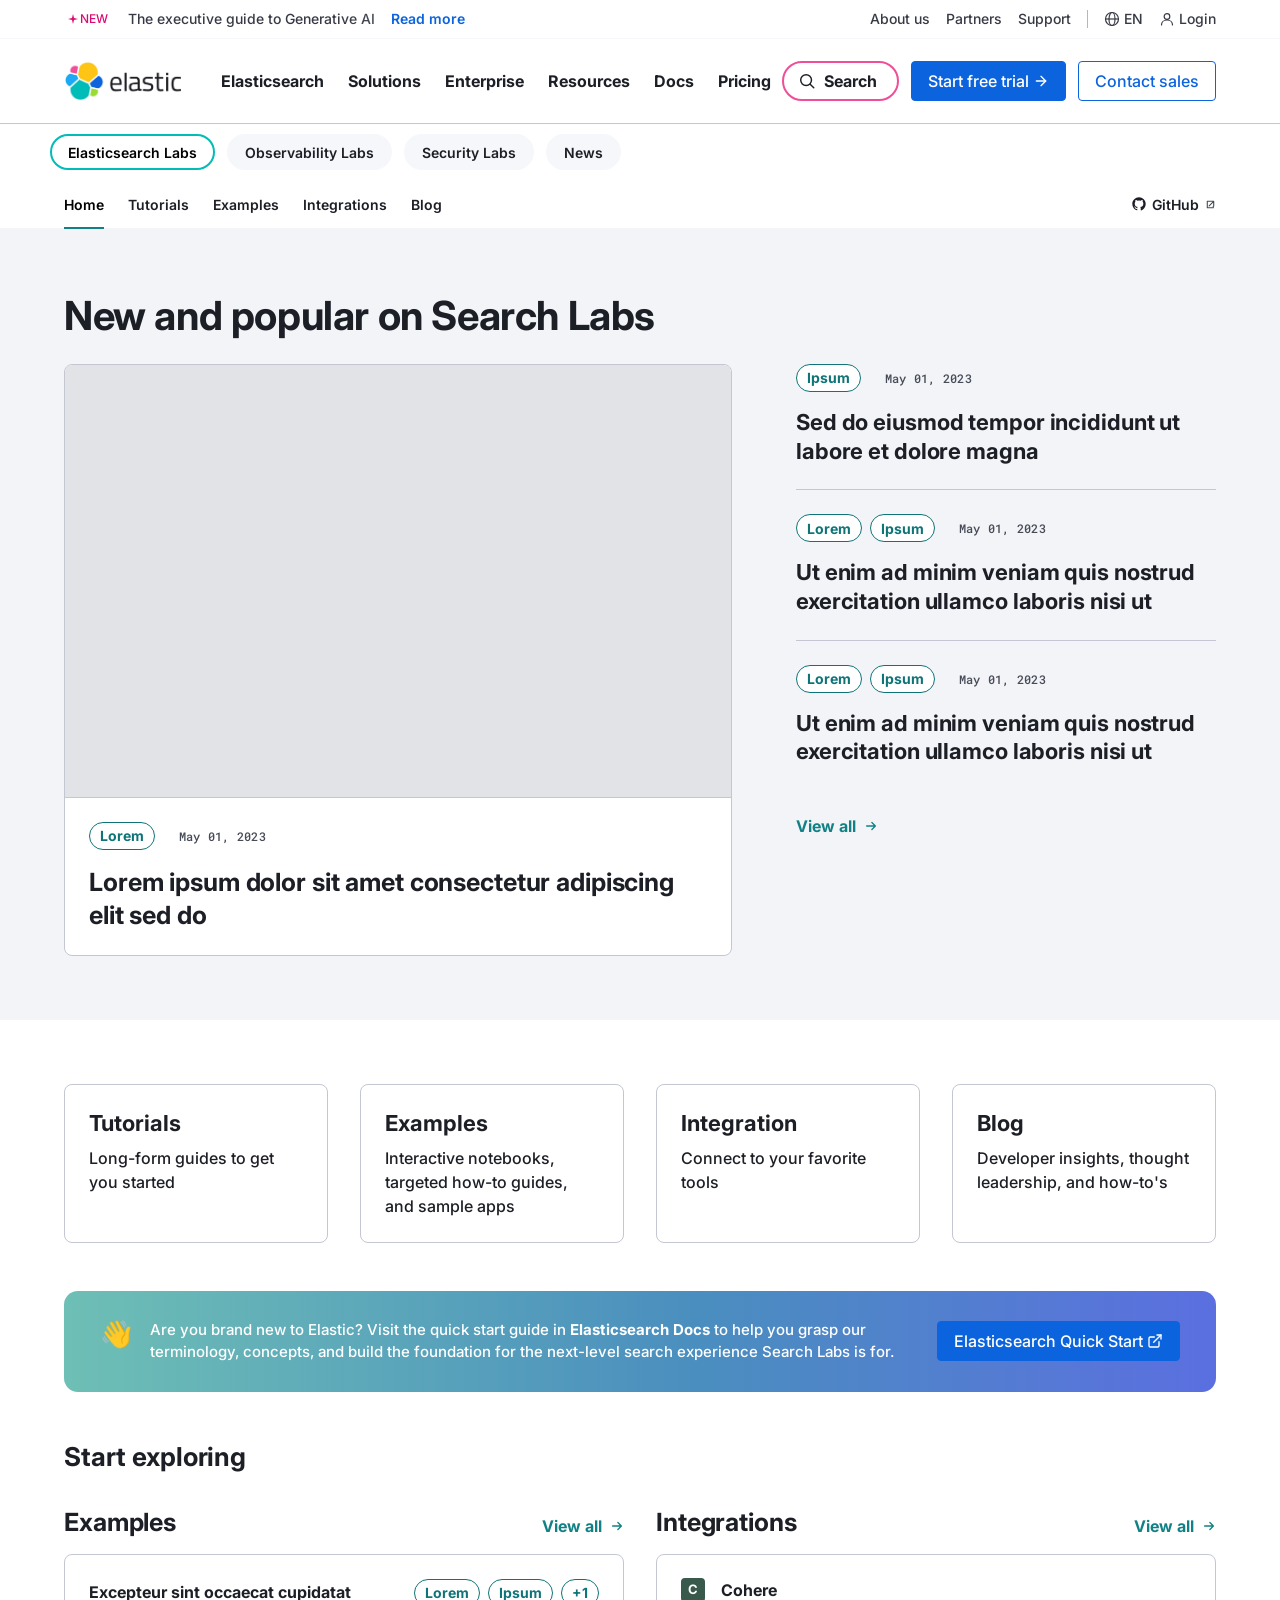
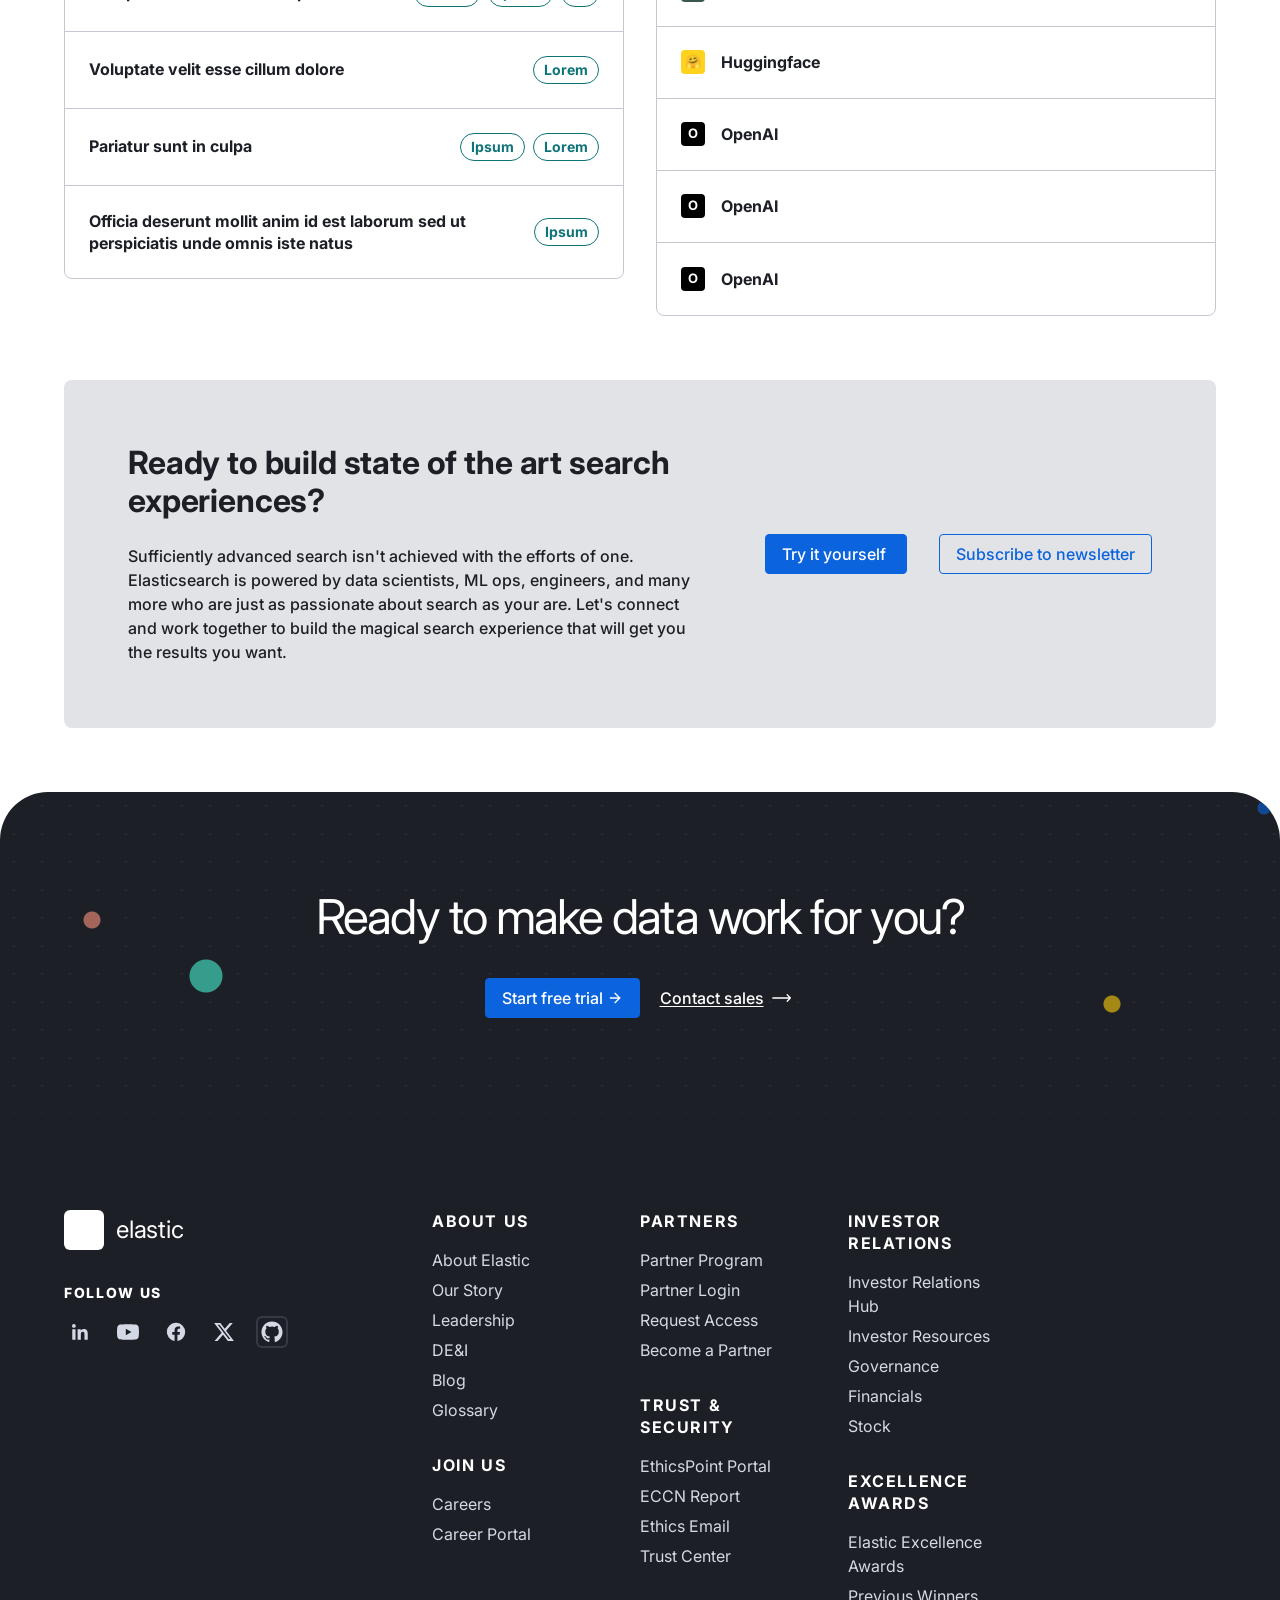
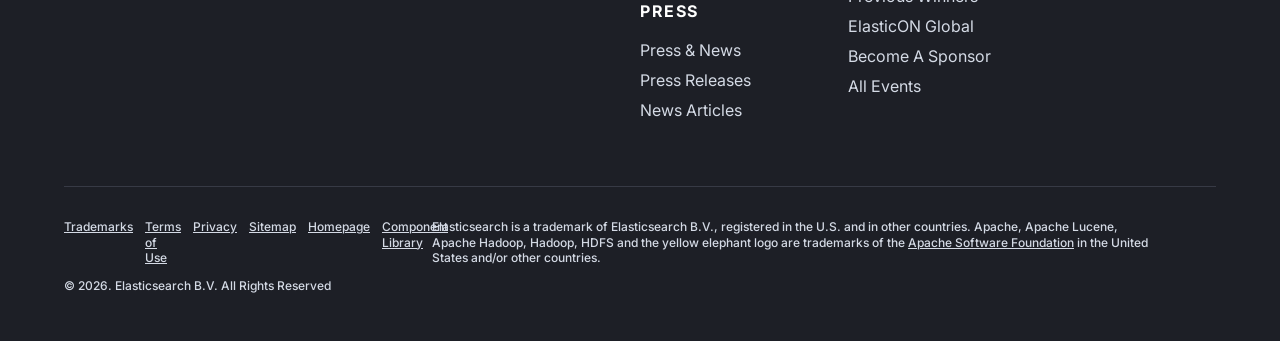
==== commit 7eae4db1: "Update print statement to say 'Goodbye World'" ====
--- a/index.html
+++ b/index.html
@@ -128,9 +128,9 @@
     background: var(--white);
     color: var(--black);
   }
-  .topnav__link.is-active[data-topnav="elasticsearch"] { border-color: #118185; }
-  .topnav__link.is-active[data-topnav="observability"] { border-color: #DD0A73; }
-  .topnav__link.is-active[data-topnav="security"]      { border-color: #C34C37; }
+  .topnav__link.is-active[data-topnav="elasticsearch"] { border-color: #02BCB7; }
+  .topnav__link.is-active[data-topnav="observability"] { border-color: #F04E98; }
+  .topnav__link.is-active[data-topnav="security"]      { border-color: #FA744E; }
   .topnav__link.is-active[data-topnav="company"]       { border-color: #0B64DD; }
 
   /* ─── Lab dropdown — replaces the 4-tab topnav list on inner/article pages ──
@@ -522,7 +522,18 @@
     position: sticky;
     top: 0;
     z-index: 5;
-    border-bottom: 1px solid var(--border);
+  }
+  /* Border-bottom drawn as a pseudo-element starting at the H1's left edge
+     (matching the .tag-page-header__inner treatment) so it doesn't extend
+     past the visible content to the left of the tabs. */
+  .blog-tabs::after {
+    content: '';
+    position: absolute;
+    left: var(--s-64);
+    right: 0;
+    bottom: 0;
+    height: 1px;
+    background: var(--border);
   }
   .blog-tabs button {
     background: none;
@@ -1604,6 +1615,8 @@
     margin: 0;
   }
   .related-card__title a:hover { text-decoration: underline; }
+  /* Series cards: whole card is an <a> wrapper; underline title on hover of the card. */
+  a.related-card:hover .related-card__title { text-decoration: underline; }
   .related-card__desc {
     font-family: var(--font-body);
     font-size: var(--fs-body);
@@ -1997,7 +2010,11 @@
   }
   /* Expanded group label picks up the lab's chip color so the user
      sees which group is open at a glance. Border stays gray. */
-  .side-nav__group-label[aria-expanded="true"] {
+  /* The lab-color appears ONLY after the user actively clicks the label,
+     not just because aria-expanded="true" (which can be set in initial markup
+     or by auto-routing). Driven by .is-clicked class toggled in the click
+     handler below. */
+  .side-nav__group-label.is-clicked {
     color: var(--lab-accent);
   }
   .side-nav__group-label .side-nav__chevron {
@@ -2508,8 +2525,7 @@
     gap: var(--s-4);
     margin-top: var(--s-16);
   }
-  .pagination button,
-  .pagination span {
+  .pagination button {
     display: inline-flex;
     align-items: center;
     justify-content: center;
@@ -2524,6 +2540,14 @@
     font-size: var(--fs-small);
     color: var(--gray-dark);
   }
+  .pagination button[disabled] { opacity: 0.4; cursor: default; }
+  /* Wrapper around the numbered page buttons: transparent flex container,
+     NOT a styled button. Used by .pagination on obs/sec filter pages. */
+  .pagination__pages {
+    display: inline-flex;
+    align-items: center;
+    gap: var(--s-4);
+  }
   .pagination button:hover { border-color: var(--gray-medium); }
   .pagination button.is-active {
     background: var(--lab-accent);
@@ -2883,7 +2907,16 @@
     border-bottom: 1px solid var(--border);
     padding: 0 0 6px 0;
   }
-  .obs-filter-sidebar .btn--secondary { justify-content: center; }
+  .obs-filter-sidebar .btn--secondary {
+    justify-content: center;
+    /* Author-page Subscribe button picks up the lab accent rather than
+       the system brand-blue default for .btn--secondary. */
+    color: var(--lab-accent);
+    border-color: var(--lab-accent);
+  }
+  .obs-filter-sidebar .btn--secondary:hover {
+    background: color-mix(in srgb, var(--lab-accent) 6%, transparent);
+  }
 
   /* Clickable chips + author links — applied across Observability views */
   /* a.chip rules — MOVED to design-system.css */
@@ -2935,7 +2968,7 @@
     font-weight: var(--fw-bold);
     font-size: var(--fs-xs);
     letter-spacing: 0.04em;
-    color: var(--primary-dark);
+    color: var(--lab-accent);
     text-transform: uppercase;
     margin: 0;
   }
@@ -3051,6 +3084,17 @@
       display: inline-flex; align-items: center; gap: var(--s-8);
       text-decoration: none; color: var(--text-default);
     }
+    /* Brand logo — 40px tall, auto width to preserve aspect ratio. Kept the
+       6px corner radius from the previous placeholder so the logo sits on
+       the same rounded mask shape. */
+    .gnav__brand-logo {
+      height: 40px;
+      width: auto;
+      border-radius: 6px;
+      display: inline-block;
+      flex-shrink: 0;
+    }
+    /* Old placeholder kept for fallback when img fails to load. */
     .gnav__brand-placeholder {
       width: 140px; height: 40px; border-radius: 6px;
       background: #E6ECF3;
@@ -3152,7 +3196,7 @@
         <div class="gnav__primary-inner">
           <div class="gnav__brand-area">
             <a href="#home" class="gnav__brand" aria-label="Home">
-              <span class="gnav__brand-placeholder" aria-hidden="true"></span>
+              <img class="gnav__brand-logo" src="[data-uri]" alt="Elastic" />
             </a>
             <nav class="gnav__links" aria-label="Elastic primary">
               <a href="#" class="gnav__link">Elasticsearch</a>
@@ -3549,17 +3593,7 @@
               </ul>
               <div class="popular__share">
                 <p class="popular__share-label">Share</p>
-                <div class="popular__share-icons">
-                  <a href="#" aria-label="Share on X">
-                    <svg viewBox="0 0 24 24" fill="currentColor" xmlns="http://www.w3.org/2000/svg" aria-hidden="true"><path d="M18.244 2.25h3.308l-7.227 8.26 8.502 11.24H16.17l-5.214-6.817L4.99 21.75H1.68l7.73-8.835L1.254 2.25H8.08l4.713 6.231zm-1.161 17.52h1.833L7.084 4.126H5.117z"/></svg>
-                  </a>
-                  <a href="#" aria-label="Share on Facebook">
-                    <svg viewBox="0 0 24 24" fill="currentColor" xmlns="http://www.w3.org/2000/svg" aria-hidden="true"><path d="M22 12a10 10 0 10-11.56 9.88V14.9H7.9V12h2.54V9.8c0-2.5 1.5-3.89 3.77-3.89 1.1 0 2.24.2 2.24.2v2.46h-1.26c-1.24 0-1.63.77-1.63 1.56V12h2.78l-.44 2.9h-2.34v6.98A10 10 0 0022 12z"/></svg>
-                  </a>
-                  <a href="#" aria-label="Share on LinkedIn">
-                    <svg viewBox="0 0 24 24" fill="currentColor" xmlns="http://www.w3.org/2000/svg" aria-hidden="true"><path d="M20.45 20.45h-3.55v-5.57c0-1.33-.02-3.04-1.85-3.04-1.85 0-2.13 1.45-2.13 2.94v5.66H9.36V9h3.41v1.56h.04c.48-.9 1.64-1.85 3.37-1.85 3.6 0 4.27 2.37 4.27 5.45v6.29zM5.34 7.43a2.06 2.06 0 110-4.13 2.06 2.06 0 010 4.13zM3.56 20.45h3.55V9H3.56v11.45z"/></svg>
-                  </a>
-                </div>
+                <button type="button" class="side-nav__btn">Optional button</button>
               </div>
             </aside>
 
@@ -3777,11 +3811,9 @@
               </div>
               <h3 class="blog-feed__featured-title"><a href="#obs-article">Lorem ipsum dolor sit amet consectetur adipiscing elit</a></h3>
               <p class="blog-feed__featured-desc">Sed do eiusmod tempor incididunt ut labore et dolore magna aliqua enim ad minim veniam.</p>
-              <div class="blog-feed__featured-byline">
-                <div class="blog-feed__featured-byline-avatars" aria-hidden="true">
-                  <span>LO</span><span>RE</span>
-                </div>
-                <span class="blog-feed__featured-byline-text">By <a href="#obs-author">Lorem Owens and Rem Estrada</a></span>
+              <div class="related-card__author">
+                <span class="related-card__avatar">LO</span>
+                <span class="related-card__author-name">By <a href="#obs-author">Lorem Owens and Rem Estrada</a></span>
               </div>
             </div>
             <div class="blog-feed__featured-image" role="img" aria-label="Article image placeholder"></div>
@@ -4365,11 +4397,9 @@
               </div>
               <h3 class="blog-feed__featured-title"><a href="#article">Speeding Up Multi-graph Vector Search</a></h3>
               <p class="blog-feed__featured-desc">Officia deserunt mollit anim id est laborum sed ut perspiciatis unde omnis iste natus</p>
-              <div class="blog-feed__featured-byline">
-                <div class="blog-feed__featured-byline-avatars" aria-hidden="true">
-                  <span>MS</span><span>TV</span>
-                </div>
-                <span>By Mayya Sharipova and Thomas Veasey</span>
+              <div class="related-card__author">
+                <span class="related-card__avatar">MS</span>
+                <span class="related-card__author-name">By Mayya Sharipova and Thomas Veasey</span>
               </div>
             </div>
             <div class="blog-feed__featured-image" role="img" aria-label="Featured article image placeholder"></div>
@@ -4452,46 +4482,46 @@
       <!-- Series tab -->
       <div data-blog-tab-panel="series" hidden>
         <div class="series-grid">
-          <a href="#article" class="series-card">
-            <div class="series-card__image"></div>
-            <div class="series-card__body">
-              <h3 class="series-card__title">Advanced RAG techniques</h3>
-              <p class="series-card__desc">In this series, we'll discuss and implement techniques that may increase RAG performance.</p>
+          <a href="#article" class="related-card">
+            <div class="related-card__image"></div>
+            <div class="related-card__body">
+              <h3 class="related-card__title">Advanced RAG techniques</h3>
+              <p class="related-card__desc">In this series, we'll discuss and implement techniques that may increase RAG performance.</p>
             </div>
           </a>
-          <a href="#article" class="series-card">
-            <div class="series-card__image"></div>
-            <div class="series-card__body">
-              <h3 class="series-card__title">Context-Aware AI Agentic workflows with Elastic</h3>
-              <p class="series-card__desc">Learn about building context-aware AI agents with Elastic's new Agent Builder platform and orchestration tools.</p>
+          <a href="#article" class="related-card">
+            <div class="related-card__image"></div>
+            <div class="related-card__body">
+              <h3 class="related-card__title">Context-Aware AI Agentic workflows with Elastic</h3>
+              <p class="related-card__desc">Learn about building context-aware AI agents with Elastic's new Agent Builder platform and orchestration tools.</p>
             </div>
           </a>
-          <a href="#article" class="series-card">
-            <div class="series-card__image"></div>
-            <div class="series-card__body">
-              <h3 class="series-card__title">Creating an LLM Agent newsroom with A2A protocol and MCP in Elasticsearch</h3>
-              <p class="series-card__desc">Explore the concepts of A2A protocol and MCP and build an LLM agent newsroom from scratch.</p>
+          <a href="#article" class="related-card">
+            <div class="related-card__image"></div>
+            <div class="related-card__body">
+              <h3 class="related-card__title">Creating an LLM Agent newsroom with A2A protocol and MCP in Elasticsearch</h3>
+              <p class="related-card__desc">Explore the concepts of A2A protocol and MCP and build an LLM agent newsroom from scratch.</p>
             </div>
           </a>
-          <a href="#article" class="series-card">
-            <div class="series-card__image"></div>
-            <div class="series-card__body">
-              <h3 class="series-card__title">Deploying and querying an e5 multilingual embedding model in Elasticsearch</h3>
-              <p class="series-card__desc">A step-by-step walkthrough for deploying multilingual embedding models and running production semantic search.</p>
+          <a href="#article" class="related-card">
+            <div class="related-card__image"></div>
+            <div class="related-card__body">
+              <h3 class="related-card__title">Deploying and querying an e5 multilingual embedding model in Elasticsearch</h3>
+              <p class="related-card__desc">A step-by-step walkthrough for deploying multilingual embedding models and running production semantic search.</p>
             </div>
           </a>
-          <a href="#article" class="series-card">
-            <div class="series-card__image"></div>
-            <div class="series-card__body">
-              <h3 class="series-card__title">Elasticsearch geospatial search</h3>
-              <p class="series-card__desc">This series covers how to use the new geo capabilities in Elasticsearch — ES|QL geo joins, indexing patterns, and visualization in Kibana.</p>
+          <a href="#article" class="related-card">
+            <div class="related-card__image"></div>
+            <div class="related-card__body">
+              <h3 class="related-card__title">Elasticsearch geospatial search</h3>
+              <p class="related-card__desc">This series covers how to use the new geo capabilities in Elasticsearch — ES|QL geo joins, indexing patterns, and visualization in Kibana.</p>
             </div>
           </a>
-          <a href="#article" class="series-card">
-            <div class="series-card__image"></div>
-            <div class="series-card__body">
-              <h3 class="series-card__title">Elasticsearch in JavaScript the proper way</h3>
-              <p class="series-card__desc">From the official Node.js client to TypeScript types, error handling, and pagination — building real apps on Elasticsearch with JS.</p>
+          <a href="#article" class="related-card">
+            <div class="related-card__image"></div>
+            <div class="related-card__body">
+              <h3 class="related-card__title">Elasticsearch in JavaScript the proper way</h3>
+              <p class="related-card__desc">From the official Node.js client to TypeScript types, error handling, and pagination — building real apps on Elasticsearch with JS.</p>
             </div>
           </a>
         </div>
@@ -4611,11 +4641,9 @@
               </div>
               <h3 class="blog-feed__featured-title"><a href="#article">Speeding Up Multi-graph Vector Search</a></h3>
               <p class="blog-feed__featured-desc">Officia deserunt mollit anim id est laborum sed ut perspiciatis unde omnis iste natus</p>
-              <div class="blog-feed__featured-byline">
-                <div class="blog-feed__featured-byline-avatars" aria-hidden="true">
-                  <span>MS</span><span>TV</span>
-                </div>
-                <span>By Mayya Sharipova and Thomas Veasey</span>
+              <div class="related-card__author">
+                <span class="related-card__avatar">MS</span>
+                <span class="related-card__author-name">By Mayya Sharipova and Thomas Veasey</span>
               </div>
             </div>
             <div class="blog-feed__featured-image" role="img" aria-label="Featured article image placeholder"></div>
@@ -5526,11 +5554,9 @@
               </div>
               <h3 class="blog-feed__featured-title"><a href="#obs-article">Lorem ipsum dolor sit amet consectetur adipiscing elit</a></h3>
               <p class="blog-feed__featured-desc">Sed do eiusmod tempor incididunt ut labore et dolore magna aliqua enim ad minim veniam.</p>
-              <div class="blog-feed__featured-byline">
-                <div class="blog-feed__featured-byline-avatars" aria-hidden="true">
-                  <span>LO</span><span>RE</span>
-                </div>
-                <span class="blog-feed__featured-byline-text">By <a href="#obs-author">Lorem Owens and Rem Estrada</a></span>
+              <div class="related-card__author">
+                <span class="related-card__avatar">LO</span>
+                <span class="related-card__author-name">By <a href="#obs-author">Lorem Owens and Rem Estrada</a></span>
               </div>
             </div>
             <div class="blog-feed__featured-image" role="img" aria-label="Article image placeholder"></div>
@@ -6023,17 +6049,7 @@
             </ul>
             <div class="popular__share">
               <p class="popular__share-label">Share</p>
-              <div class="popular__share-icons">
-                <a href="#" aria-label="Share on X">
-                  <svg viewBox="0 0 24 24" fill="currentColor" xmlns="http://www.w3.org/2000/svg" aria-hidden="true"><path d="M18.244 2.25h3.308l-7.227 8.26 8.502 11.24H16.17l-5.214-6.817L4.99 21.75H1.68l7.73-8.835L1.254 2.25H8.08l4.713 6.231zm-1.161 17.52h1.833L7.084 4.126H5.117z"/></svg>
-                </a>
-                <a href="#" aria-label="Share on Facebook">
-                  <svg viewBox="0 0 24 24" fill="currentColor" xmlns="http://www.w3.org/2000/svg" aria-hidden="true"><path d="M22 12a10 10 0 10-11.56 9.88V14.9H7.9V12h2.54V9.8c0-2.5 1.5-3.89 3.77-3.89 1.1 0 2.24.2 2.24.2v2.46h-1.26c-1.24 0-1.63.77-1.63 1.56V12h2.78l-.44 2.9h-2.34v6.98A10 10 0 0022 12z"/></svg>
-                </a>
-                <a href="#" aria-label="Share on LinkedIn">
-                  <svg viewBox="0 0 24 24" fill="currentColor" xmlns="http://www.w3.org/2000/svg" aria-hidden="true"><path d="M20.45 20.45h-3.55v-5.57c0-1.33-.02-3.04-1.85-3.04-1.85 0-2.13 1.45-2.13 2.94v5.66H9.36V9h3.41v1.56h.04c.48-.9 1.64-1.85 3.37-1.85 3.6 0 4.27 2.37 4.27 5.45v6.29zM5.34 7.43a2.06 2.06 0 110-4.13 2.06 2.06 0 010 4.13zM3.56 20.45h3.55V9H3.56v11.45z"/></svg>
-                </a>
-              </div>
+              <button type="button" class="side-nav__btn">Optional button</button>
             </div>
           </aside>
 
@@ -6210,11 +6226,9 @@
                 </div>
                 <h3 class="blog-feed__featured-title"><a href="#sec-article">Lorem ipsum dolor sit amet consectetur adipiscing elit</a></h3>
                 <p class="blog-feed__featured-desc">Sed do eiusmod tempor incididunt ut labore et dolore magna aliqua enim ad minim veniam.</p>
-                <div class="blog-feed__featured-byline">
-                  <div class="blog-feed__featured-byline-avatars" aria-hidden="true">
-                    <span>LO</span><span>RE</span>
-                  </div>
-                  <span class="blog-feed__featured-byline-text">By <a href="#sec-author">Lorem Owens and Rem Estrada</a></span>
+                <div class="related-card__author">
+                  <span class="related-card__avatar">LO</span>
+                  <span class="related-card__author-name">By <a href="#sec-author">Lorem Owens and Rem Estrada</a></span>
                 </div>
               </div>
               <div class="blog-feed__featured-image" role="img" aria-label="Article image placeholder"></div>
@@ -6511,11 +6525,9 @@
               </div>
               <h3 class="blog-feed__featured-title"><a href="#sec-article">Lorem ipsum dolor sit amet consectetur adipiscing elit</a></h3>
               <p class="blog-feed__featured-desc">Sed do eiusmod tempor incididunt ut labore et dolore magna aliqua enim ad minim veniam.</p>
-              <div class="blog-feed__featured-byline">
-                <div class="blog-feed__featured-byline-avatars" aria-hidden="true">
-                  <span>LO</span><span>RE</span>
-                </div>
-                <span class="blog-feed__featured-byline-text">By <a href="#sec-author">Lorem Owens and Rem Estrada</a></span>
+              <div class="related-card__author">
+                <span class="related-card__avatar">LO</span>
+                <span class="related-card__author-name">By <a href="#sec-author">Lorem Owens and Rem Estrada</a></span>
               </div>
             </div>
             <div class="blog-feed__featured-image" role="img" aria-label="Article image placeholder"></div>
@@ -6820,17 +6832,7 @@
                 </ul>
                 <div class="popular__share">
                   <p class="popular__share-label">Share</p>
-                  <div class="popular__share-icons">
-                    <a href="#" aria-label="Share on X">
-                      <svg viewBox="0 0 24 24" fill="currentColor" xmlns="http://www.w3.org/2000/svg" aria-hidden="true"><path d="M18.244 2.25h3.308l-7.227 8.26 8.502 11.24H16.17l-5.214-6.817L4.99 21.75H1.68l7.73-8.835L1.254 2.25H8.08l4.713 6.231zm-1.161 17.52h1.833L7.084 4.126H5.117z"/></svg>
-                    </a>
-                    <a href="#" aria-label="Share on Facebook">
-                      <svg viewBox="0 0 24 24" fill="currentColor" xmlns="http://www.w3.org/2000/svg" aria-hidden="true"><path d="M22 12a10 10 0 10-11.56 9.88V14.9H7.9V12h2.54V9.8c0-2.5 1.5-3.89 3.77-3.89 1.1 0 2.24.2 2.24.2v2.46h-1.26c-1.24 0-1.63.77-1.63 1.56V12h2.78l-.44 2.9h-2.34v6.98A10 10 0 0022 12z"/></svg>
-                    </a>
-                    <a href="#" aria-label="Share on LinkedIn">
-                      <svg viewBox="0 0 24 24" fill="currentColor" xmlns="http://www.w3.org/2000/svg" aria-hidden="true"><path d="M20.45 20.45h-3.55v-5.57c0-1.33-.02-3.04-1.85-3.04-1.85 0-2.13 1.45-2.13 2.94v5.66H9.36V9h3.41v1.56h.04c.48-.9 1.64-1.85 3.37-1.85 3.6 0 4.27 2.37 4.27 5.45v6.29zM5.34 7.43a2.06 2.06 0 110-4.13 2.06 2.06 0 010 4.13zM3.56 20.45h3.55V9H3.56v11.45z"/></svg>
-                    </a>
-                  </div>
+                  <button type="button" class="side-nav__btn">Optional button</button>
                 </div>
               </aside>
 
@@ -8690,6 +8692,9 @@
         var group = groupBtn.parentElement;
         var collapsed = group.classList.toggle('is-collapsed');
         groupBtn.setAttribute('aria-expanded', collapsed ? 'false' : 'true');
+        // Mark this label as user-clicked so its color follows --lab-accent.
+        // We toggle on/off so a second click (re-collapsing) clears the color.
+        groupBtn.classList.toggle('is-clicked', !collapsed);
       }
     });
 
--- a/design-system.css
+++ b/design-system.css
@@ -404,7 +404,6 @@
   background: transparent;
 }
 a.chip { cursor: pointer; transition: background-color 0.15s ease; }
-a.chip:hover { background: #E1E6EB; }
 
 /* ─── Per-lab chip color treatment ─────────────────────────────
    On lab pages, all .chip elements pick up the lab's brand color.
@@ -412,12 +411,12 @@
    - Background stays white (replaces the default light-gray fill)
    - Border in the lab's brand color
    - Text in the lab's brand color
-   Hover falls back to the base a.chip:hover rule (light gray fill).
+   Hover applies a 15% tint of the lab accent (see a.chip:hover above).
    ───────────────────────────────────────────────────────────── */
 body[data-lab="elasticsearch"] .chip {
   background: #FFFFFF;
-  border-color: #118185;
-  color: #118185;
+  border-color: #0F7478;
+  color: #0F7478;
 }
 body[data-lab="observability"] .chip {
   background: #FFFFFF;
@@ -426,13 +425,39 @@
 }
 body[data-lab="security"] .chip {
   background: #FFFFFF;
-  border-color: #C34C37;
-  color: #C34C37;
+  border-color: #B54633;
+  color: #B54633;
 }
 body[data-lab="company"] .chip {
   background: #FFFFFF;
   border-color: #0B64DD;
   color: #0B64DD;
+}
+
+/* ─── Chip hover — per-lab tinted background ─────────────────────
+   Each lab uses a brighter "accent-light" shade tinted on hover.
+   Opacities match the search_labs theme SVG specs exactly:
+     - Elasticsearch: 15% #02BCB7 (bright teal)
+     - Observability:  8% #F04E98 (brighter pink, lighter tint)
+     - Security:      15% #FA744E (bright orange)
+     - News/Company:  15% #0B64DD (no design ref, kept consistent)
+   Placed AFTER the per-lab background:white rules so it wins on
+   source order (specificity ties otherwise). */
+body[data-lab="elasticsearch"] .chip:hover {
+  background: color-mix(in srgb, #02BCB7 15%, #FFFFFF);
+}
+body[data-lab="observability"] .chip:hover {
+  background: color-mix(in srgb, #F04E98 8%, #FFFFFF);
+}
+body[data-lab="security"] .chip:hover {
+  background: color-mix(in srgb, #FA744E 15%, #FFFFFF);
+}
+body[data-lab="company"] .chip:hover {
+  background: color-mix(in srgb, #0B64DD 15%, #FFFFFF);
+}
+/* Fallback for pages with no data-lab attribute */
+.chip:hover {
+  background: color-mix(in srgb, #02BCB7 15%, #FFFFFF);
 }
 
 /* ─── Per-lab link / active-state accent ───────────────────────
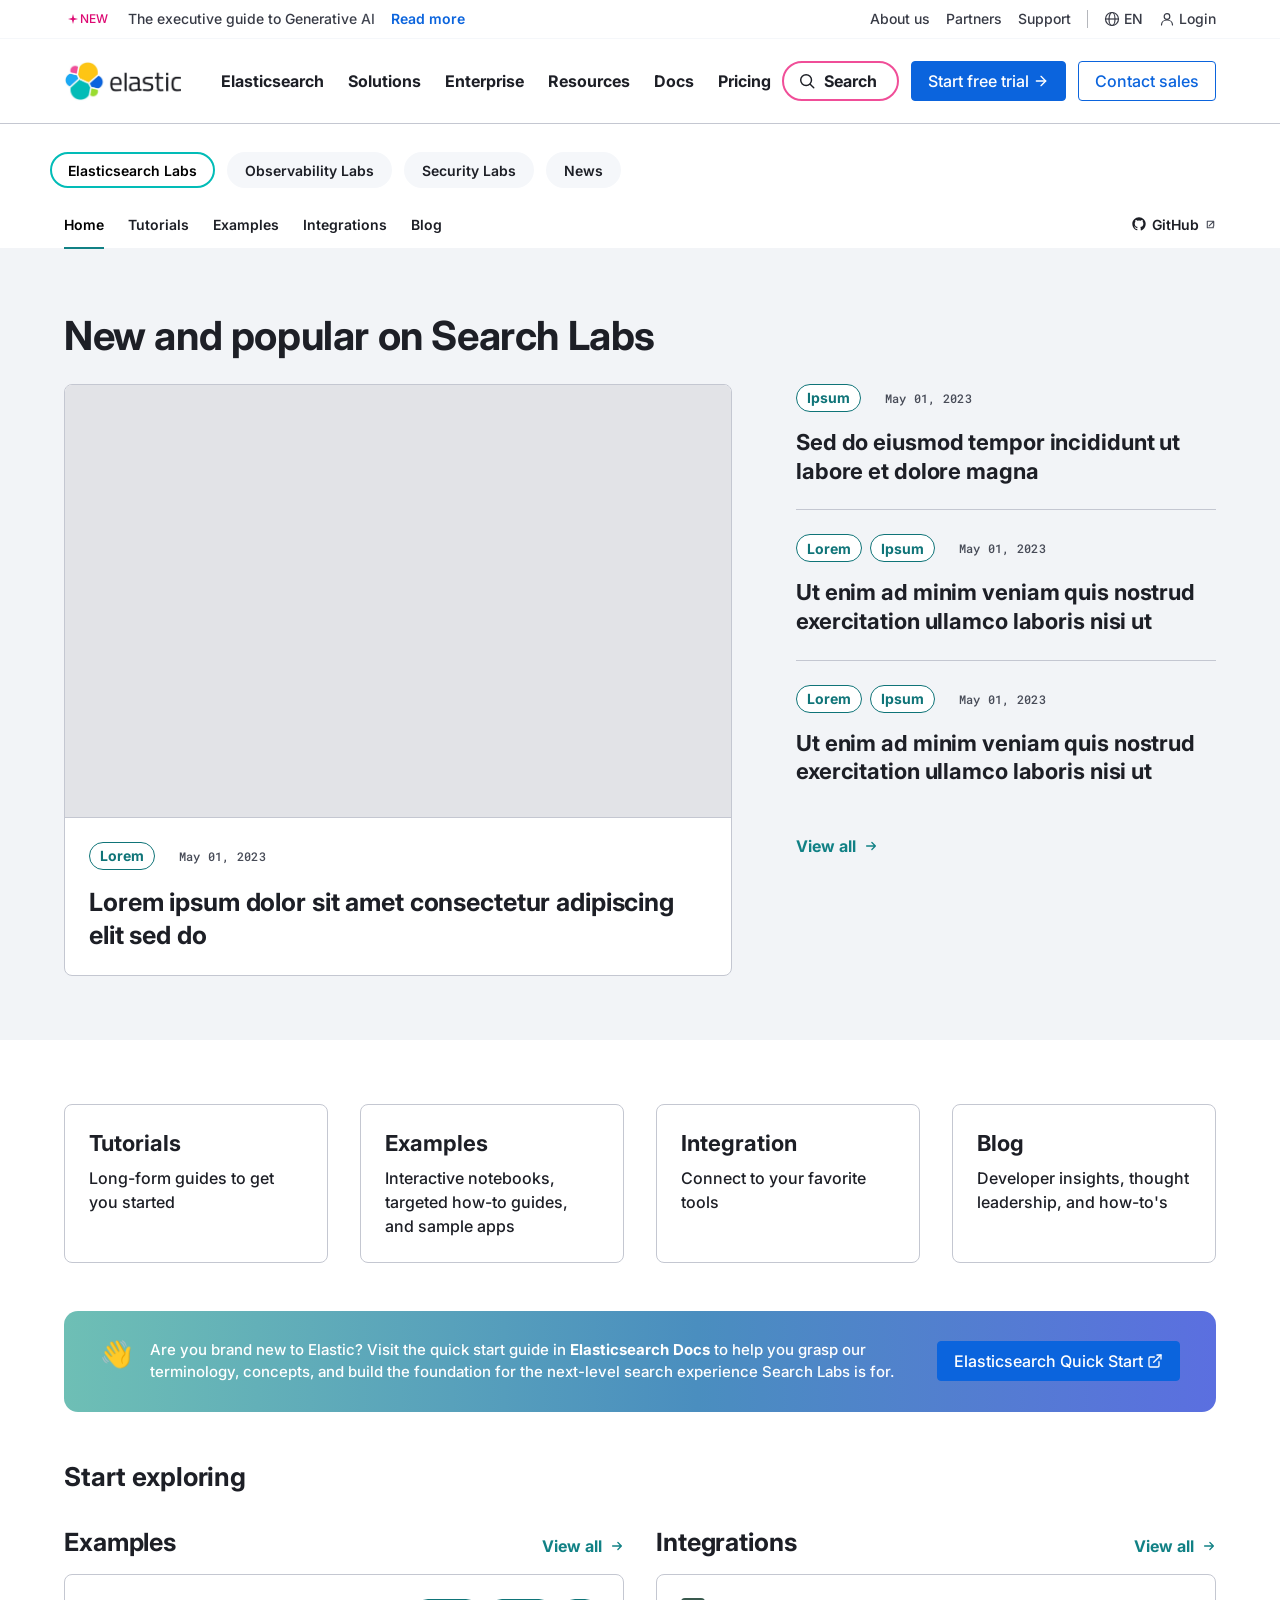
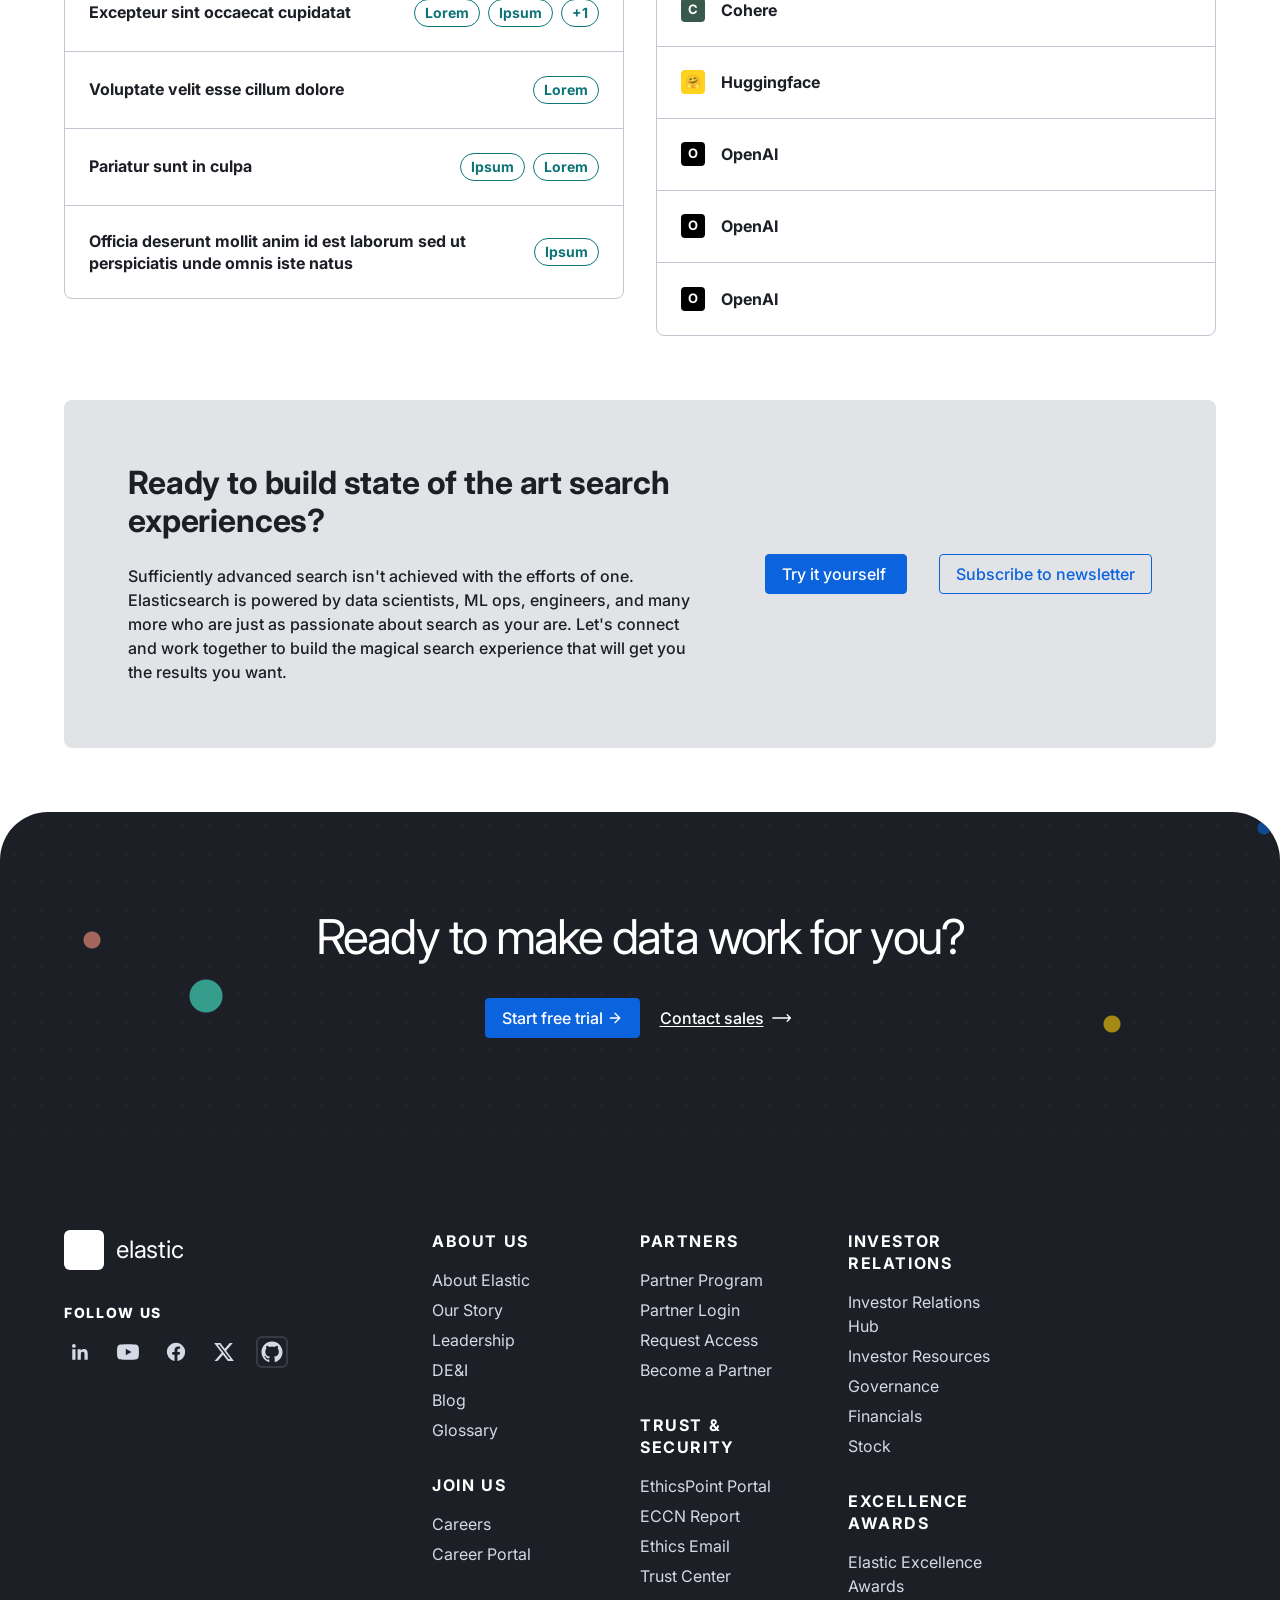
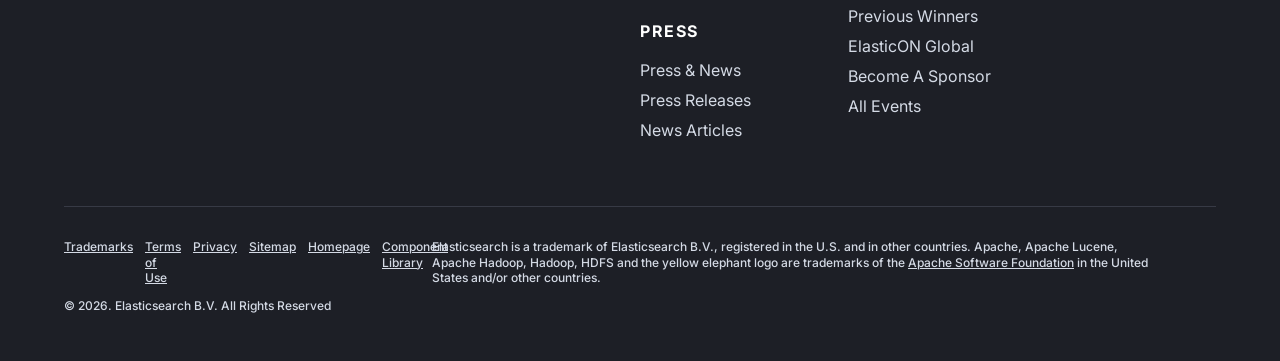
==== commit 1e999567: "Update index.html" ====
--- a/index.html
+++ b/index.html
@@ -84,7 +84,7 @@
   }
   /* Topnav inner sits 14px tighter than .container so the FIRST PILL'S TEXT
      (offset by its 14px internal padding) aligns with the gnav logo at 64px. */
-  .topnav__inner  { height: 56px; padding: 0 calc(var(--s-64) - 14px); }
+  .topnav__inner  { padding: 28px calc(var(--s-64) - 14px) 12px; }
   .subnav__inner  { height: 48px; padding: 0 var(--s-64); }
   .topnav__list,
   .subnav__list {
@@ -236,7 +236,7 @@
   }
   .subnav {
     position: sticky;
-    top: 56px; /* topnav__inner height */
+    top: 76px; /* topnav__inner height: 28 top pad + 36 pill + 12 bottom pad */
     z-index: 49;
   }
   /* Remove the hairline under the secondary nav per Session 53 */
@@ -3141,6 +3141,99 @@
       .gnav__search { padding: 0 var(--s-12); }
       .gnav__marquee-text { display: none; }
     }
+
+  /* =========================================================
+     Blog filter page — lab switcher
+     ---------------------------------------------------------
+     Side-nav lab buttons swap which .blog-grid[data-lab-cards]
+     is visible. Each lab grid has 3 cards in a 3×1 row.
+     Cards are styled with that lab's brand accent (chip color,
+     image tint, avatar ring, title hover).
+     ========================================================= */
+
+  /* 3-column grid on the filter page */
+  #page-blog-filter .blog-grid {
+    grid-template-columns: repeat(3, 1fr);
+  }
+
+  /* Tighter side-nav rail, same as obs-filter */
+  #page-blog-filter .blog-layout {
+    grid-template-columns: 200px minmax(0, 1fr);
+    gap: var(--s-32);
+    padding-right: 0;
+  }
+
+  /* Show/hide lab card sets */
+  .blog-grid[data-lab-cards] { display: none; }
+  .blog-grid[data-lab-cards].is-active { display: grid; }
+
+  /* ── Elasticsearch (teal) ───────────────────────────────── */
+  .blog-grid[data-lab-cards="elasticsearch"] .related-card__image {
+    background: color-mix(in srgb, #02BCB7 18%, #F1F4F8);
+    border-color: color-mix(in srgb, #02BCB7 30%, #C4C7D1);
+  }
+  .blog-grid[data-lab-cards="elasticsearch"] .chip {
+    background: #fff; border-color: #0F7478; color: #0F7478;
+  }
+  .blog-grid[data-lab-cards="elasticsearch"] .chip:hover {
+    background: color-mix(in srgb, #02BCB7 15%, #fff);
+  }
+  .blog-grid[data-lab-cards="elasticsearch"] .related-card__title a:hover { color: #0F7478; }
+  .blog-grid[data-lab-cards="elasticsearch"] .related-card__avatar {
+    background: color-mix(in srgb, #02BCB7 15%, #fff);
+    color: #0F7478;
+  }
+
+  /* ── Observability (pink) ───────────────────────────────── */
+  .blog-grid[data-lab-cards="observability"] .related-card__image {
+    background: color-mix(in srgb, #F04E98 15%, #F1F4F8);
+    border-color: color-mix(in srgb, #F04E98 30%, #C4C7D1);
+  }
+  .blog-grid[data-lab-cards="observability"] .chip {
+    background: #fff; border-color: #DD0A73; color: #DD0A73;
+  }
+  .blog-grid[data-lab-cards="observability"] .chip:hover {
+    background: color-mix(in srgb, #F04E98 10%, #fff);
+  }
+  .blog-grid[data-lab-cards="observability"] .related-card__title a:hover { color: #DD0A73; }
+  .blog-grid[data-lab-cards="observability"] .related-card__avatar {
+    background: color-mix(in srgb, #F04E98 12%, #fff);
+    color: #DD0A73;
+  }
+
+  /* ── Security (orange-red) ──────────────────────────────── */
+  .blog-grid[data-lab-cards="security"] .related-card__image {
+    background: color-mix(in srgb, #FA744E 15%, #F1F4F8);
+    border-color: color-mix(in srgb, #FA744E 30%, #C4C7D1);
+  }
+  .blog-grid[data-lab-cards="security"] .chip {
+    background: #fff; border-color: #B54633; color: #B54633;
+  }
+  .blog-grid[data-lab-cards="security"] .chip:hover {
+    background: color-mix(in srgb, #FA744E 15%, #fff);
+  }
+  .blog-grid[data-lab-cards="security"] .related-card__title a:hover { color: #B54633; }
+  .blog-grid[data-lab-cards="security"] .related-card__avatar {
+    background: color-mix(in srgb, #FA744E 15%, #fff);
+    color: #B54633;
+  }
+
+  /* ── News / Company (blue) ──────────────────────────────── */
+  .blog-grid[data-lab-cards="news"] .related-card__image {
+    background: color-mix(in srgb, #0B64DD 12%, #F1F4F8);
+    border-color: color-mix(in srgb, #0B64DD 25%, #C4C7D1);
+  }
+  .blog-grid[data-lab-cards="news"] .chip {
+    background: #fff; border-color: #0B64DD; color: #0B64DD;
+  }
+  .blog-grid[data-lab-cards="news"] .chip:hover {
+    background: color-mix(in srgb, #0B64DD 10%, #fff);
+  }
+  .blog-grid[data-lab-cards="news"] .related-card__title a:hover { color: #0B64DD; }
+  .blog-grid[data-lab-cards="news"] .related-card__avatar {
+    background: color-mix(in srgb, #0B64DD 12%, #fff);
+    color: #0B64DD;
+  }
 </style>
 </head>
 <body>
@@ -4545,10 +4638,10 @@
                 <svg class="side-nav__chevron" viewBox="0 0 10 10" fill="none" xmlns="http://www.w3.org/2000/svg" aria-hidden="true"><path d="M2 3.5L5 6.5L8 3.5" stroke="currentColor" stroke-width="1.5" stroke-linecap="round" stroke-linejoin="round"/></svg>
               </button>
               <ul class="side-nav__list">
-                <li class="side-nav__item"><button type="button" class="side-nav__row is-active">Elasticsearch lab</button></li>
-                <li class="side-nav__item"><button type="button" class="side-nav__row">Observability Lab</button></li>
-                <li class="side-nav__item"><button type="button" class="side-nav__row">Security labs</button></li>
-                <li class="side-nav__item"><button type="button" class="side-nav__row">News</button></li>
+                <li class="side-nav__item"><button type="button" class="side-nav__row is-active" data-filter-lab="elasticsearch">Elasticsearch lab</button></li>
+                <li class="side-nav__item"><button type="button" class="side-nav__row" data-filter-lab="observability">Observability Lab</button></li>
+                <li class="side-nav__item"><button type="button" class="side-nav__row" data-filter-lab="security">Security labs</button></li>
+                <li class="side-nav__item"><button type="button" class="side-nav__row" data-filter-lab="news">News</button></li>
               </ul>
             </div>
 
@@ -4632,84 +4725,204 @@
 
           </nav>
         </aside>
-        <main class="blog-feed">
-          <article class="blog-feed__featured">
-            <div class="blog-feed__featured-content">
-              <div class="blog-feed__featured-meta">
-                <a class="chip" href="#blog-filter">Lorem</a>
-                <span class="related-card__date">May 01, 2023</span>
-              </div>
-              <h3 class="blog-feed__featured-title"><a href="#article">Speeding Up Multi-graph Vector Search</a></h3>
-              <p class="blog-feed__featured-desc">Officia deserunt mollit anim id est laborum sed ut perspiciatis unde omnis iste natus</p>
-              <div class="related-card__author">
-                <span class="related-card__avatar">MS</span>
-                <span class="related-card__author-name">By Mayya Sharipova and Thomas Veasey</span>
-              </div>
-            </div>
-            <div class="blog-feed__featured-image" role="img" aria-label="Featured article image placeholder"></div>
-          </article>
-          <div class="blog-grid">
-        <article class="related-card">
-          <div class="related-card__image" role="img" aria-label="Article image placeholder"></div>
-          <div class="related-card__body">
-            <div class="related-card__meta">
-              <a class="chip" href="#blog-filter">Ipsum</a><a class="chip" href="#blog-filter">Lorem</a>
-              <span class="related-card__date">May 01, 2023</span>
-            </div>
-            <h3 class="related-card__title"><a href="#article">Quis autem vel eum iure reprehenderit qui</a></h3>
-            <p class="related-card__desc">How to export ES|QL queries as Pandas dataframes in Python.</p>
-            <div class="related-card__author">
-              <span class="related-card__avatar">QP</span>
-              <span class="related-card__author-name">By <a href="#es-author">Quentin Pradet</a></span>
-            </div>
-          </div>
-        </article>
-        <article class="related-card">
-          <div class="related-card__image" role="img" aria-label="Article image placeholder"></div>
-          <div class="related-card__body">
-            <div class="related-card__meta">
-              <a class="chip" href="#blog-filter">Ipsum</a><a class="chip" href="#blog-filter">Lorem</a>
-              <span class="related-card__date">May 01, 2023</span>
-            </div>
-            <h3 class="related-card__title"><a href="#article">Sed do eiusmod tempor incididunt ut labore et dolore magna</a></h3>
-            <p class="related-card__desc">How to improve the performance of text expansion queries by making them more efficient without sacrificing recall</p>
-            <div class="related-card__author">
-              <span class="related-card__avatar">KD</span>
-              <span class="related-card__author-name">By <a href="#es-author">Kathleen DeRusso</a></span>
-            </div>
-          </div>
-        </article>
-        <article class="related-card">
-          <div class="related-card__image" role="img" aria-label="Article image placeholder"></div>
-          <div class="related-card__body">
-            <div class="related-card__meta">
-              <a class="chip" href="#blog-filter">Ipsum</a><a class="chip" href="#blog-filter">Lorem</a>
-              <span class="related-card__date">May 01, 2023</span>
-            </div>
-            <h3 class="related-card__title"><a href="#article">Sed do eiusmod tempor incididunt ut labore et dolore magna</a></h3>
-            <p class="related-card__desc">How to improve the performance of text expansion queries by making them more efficient without sacrificing recall</p>
-            <div class="related-card__author">
-              <span class="related-card__avatar">KD</span>
-              <span class="related-card__author-name">By <a href="#es-author">Kathleen DeRusso</a></span>
-            </div>
-          </div>
-        </article>
-        <article class="related-card">
-          <div class="related-card__image" role="img" aria-label="Article image placeholder"></div>
-          <div class="related-card__body">
-            <div class="related-card__meta">
-              <a class="chip" href="#blog-filter">Ipsum</a><a class="chip" href="#blog-filter">Lorem</a>
-              <span class="related-card__date">May 01, 2023</span>
-            </div>
-            <h3 class="related-card__title"><a href="#article">Quis autem vel eum iure reprehenderit qui</a></h3>
-            <p class="related-card__desc">How to export ES|QL queries as Pandas dataframes in Python.</p>
-            <div class="related-card__author">
-              <span class="related-card__avatar">QP</span>
-              <span class="related-card__author-name">By <a href="#es-author">Quentin Pradet</a></span>
-            </div>
-          </div>
-        </article>
-          </div>
+        <main class="blog-feed" id="blog-filter-feed">
+
+          <!-- ── Elasticsearch lab cards (teal) — default active ── -->
+          <div class="blog-grid is-active" data-lab-cards="elasticsearch">
+            <article class="related-card">
+              <div class="related-card__image" role="img" aria-label="Article image"></div>
+              <div class="related-card__body">
+                <div class="related-card__meta">
+                  <a class="chip" href="#blog-filter">Vector Search</a>
+                  <span class="related-card__date">May 12, 2026</span>
+                </div>
+                <h3 class="related-card__title"><a href="#article">Speeding Up Multi-graph Vector Search with HNSW Optimizations</a></h3>
+                <p class="related-card__desc">How we reduced approximate kNN query latency by 40% across billion-scale corpora using layered graph pruning.</p>
+                <div class="related-card__author">
+                  <span class="related-card__avatar">MS</span>
+                  <span class="related-card__author-name">By <a href="#es-author">Mayya Sharipova</a></span>
+                </div>
+              </div>
+            </article>
+            <article class="related-card">
+              <div class="related-card__image" role="img" aria-label="Article image"></div>
+              <div class="related-card__body">
+                <div class="related-card__meta">
+                  <a class="chip" href="#blog-filter">ES|QL</a><a class="chip" href="#blog-filter">Python</a>
+                  <span class="related-card__date">May 05, 2026</span>
+                </div>
+                <h3 class="related-card__title"><a href="#article">Exporting ES|QL Query Results as Pandas DataFrames</a></h3>
+                <p class="related-card__desc">A practical guide to piping ES|QL output directly into Pandas for downstream analysis and visualisation.</p>
+                <div class="related-card__author">
+                  <span class="related-card__avatar">QP</span>
+                  <span class="related-card__author-name">By <a href="#es-author">Quentin Pradet</a></span>
+                </div>
+              </div>
+            </article>
+            <article class="related-card">
+              <div class="related-card__image" role="img" aria-label="Article image"></div>
+              <div class="related-card__body">
+                <div class="related-card__meta">
+                  <a class="chip" href="#blog-filter">Hybrid Search</a>
+                  <span class="related-card__date">Apr 28, 2026</span>
+                </div>
+                <h3 class="related-card__title"><a href="#article">Improving Text Expansion Recall Without Sacrificing Latency</a></h3>
+                <p class="related-card__desc">Techniques for making ELSER queries faster at scale while retaining high recall on out-of-domain corpora.</p>
+                <div class="related-card__author">
+                  <span class="related-card__avatar">KD</span>
+                  <span class="related-card__author-name">By <a href="#es-author">Kathleen DeRusso</a></span>
+                </div>
+              </div>
+            </article>
+          </div>
+
+          <!-- ── Observability lab cards (pink) ── -->
+          <div class="blog-grid" data-lab-cards="observability">
+            <article class="related-card">
+              <div class="related-card__image" role="img" aria-label="Article image"></div>
+              <div class="related-card__body">
+                <div class="related-card__meta">
+                  <a class="chip" href="#blog-filter">APM</a>
+                  <span class="related-card__date">May 15, 2026</span>
+                </div>
+                <h3 class="related-card__title"><a href="#article">Distributed Tracing at Scale: Lessons from 10 Billion Spans a Day</a></h3>
+                <p class="related-card__desc">How our team restructured trace ingestion pipelines to handle 10× traffic spikes without data loss.</p>
+                <div class="related-card__author">
+                  <span class="related-card__avatar">AL</span>
+                  <span class="related-card__author-name">By <a href="#obs-author">Adrien Lauer</a></span>
+                </div>
+              </div>
+            </article>
+            <article class="related-card">
+              <div class="related-card__image" role="img" aria-label="Article image"></div>
+              <div class="related-card__body">
+                <div class="related-card__meta">
+                  <a class="chip" href="#blog-filter">Logs</a><a class="chip" href="#blog-filter">ML</a>
+                  <span class="related-card__date">May 08, 2026</span>
+                </div>
+                <h3 class="related-card__title"><a href="#article">Log Anomaly Detection Using Elastic's Built-in ML Jobs</a></h3>
+                <p class="related-card__desc">A step-by-step walkthrough for configuring unsupervised anomaly detection on structured log streams.</p>
+                <div class="related-card__author">
+                  <span class="related-card__avatar">SK</span>
+                  <span class="related-card__author-name">By <a href="#obs-author">Sophia Kim</a></span>
+                </div>
+              </div>
+            </article>
+            <article class="related-card">
+              <div class="related-card__image" role="img" aria-label="Article image"></div>
+              <div class="related-card__body">
+                <div class="related-card__meta">
+                  <a class="chip" href="#blog-filter">Infrastructure</a>
+                  <span class="related-card__date">Apr 30, 2026</span>
+                </div>
+                <h3 class="related-card__title"><a href="#article">Kubernetes Node Metrics: What to Monitor and Why</a></h3>
+                <p class="related-card__desc">A curated guide to the 12 Kubernetes node metrics that matter most for capacity planning and incident response.</p>
+                <div class="related-card__author">
+                  <span class="related-card__avatar">MR</span>
+                  <span class="related-card__author-name">By <a href="#obs-author">Marco Russo</a></span>
+                </div>
+              </div>
+            </article>
+          </div>
+
+          <!-- ── Security lab cards (orange-red) ── -->
+          <div class="blog-grid" data-lab-cards="security">
+            <article class="related-card">
+              <div class="related-card__image" role="img" aria-label="Article image"></div>
+              <div class="related-card__body">
+                <div class="related-card__meta">
+                  <a class="chip" href="#blog-filter">Threat Hunting</a>
+                  <span class="related-card__date">May 14, 2026</span>
+                </div>
+                <h3 class="related-card__title"><a href="#article">Hunting Lateral Movement with EQL Sequence Queries</a></h3>
+                <p class="related-card__desc">Using EQL's sequence syntax to chain process, network, and file events into a complete lateral movement detection rule.</p>
+                <div class="related-card__author">
+                  <span class="related-card__avatar">JB</span>
+                  <span class="related-card__author-name">By <a href="#sec-author">Jake Baines</a></span>
+                </div>
+              </div>
+            </article>
+            <article class="related-card">
+              <div class="related-card__image" role="img" aria-label="Article image"></div>
+              <div class="related-card__body">
+                <div class="related-card__meta">
+                  <a class="chip" href="#blog-filter">SIEM</a><a class="chip" href="#blog-filter">AI</a>
+                  <span class="related-card__date">May 06, 2026</span>
+                </div>
+                <h3 class="related-card__title"><a href="#article">AI-Assisted Alert Triage in Elastic Security</a></h3>
+                <p class="related-card__desc">How the new AI triage assistant reduces mean time to investigate by grouping and ranking alerts by campaign.</p>
+                <div class="related-card__author">
+                  <span class="related-card__avatar">RN</span>
+                  <span class="related-card__author-name">By <a href="#sec-author">Ramona Nichols</a></span>
+                </div>
+              </div>
+            </article>
+            <article class="related-card">
+              <div class="related-card__image" role="img" aria-label="Article image"></div>
+              <div class="related-card__body">
+                <div class="related-card__meta">
+                  <a class="chip" href="#blog-filter">Malware</a>
+                  <span class="related-card__date">Apr 22, 2026</span>
+                </div>
+                <h3 class="related-card__title"><a href="#article">Reversing a New Loader Family Targeting Finance Sector</a></h3>
+                <p class="related-card__desc">A deep-dive into a loader observed in the wild, including unpacking routines, C2 beaconing patterns, and detection logic.</p>
+                <div class="related-card__author">
+                  <span class="related-card__avatar">DW</span>
+                  <span class="related-card__author-name">By <a href="#sec-author">Daniel Weiss</a></span>
+                </div>
+              </div>
+            </article>
+          </div>
+
+          <!-- ── News / Company cards (blue) ── -->
+          <div class="blog-grid" data-lab-cards="news">
+            <article class="related-card">
+              <div class="related-card__image" role="img" aria-label="Article image"></div>
+              <div class="related-card__body">
+                <div class="related-card__meta">
+                  <a class="chip" href="#blog-filter">Release</a>
+                  <span class="related-card__date">May 13, 2026</span>
+                </div>
+                <h3 class="related-card__title"><a href="#article">Elasticsearch 9.2: Faster Indexing, Smarter Routing, Leaner Storage</a></h3>
+                <p class="related-card__desc">What's new in 9.2 — including the segment-level routing overhaul, improved merge scheduling, and the new zstd codec default.</p>
+                <div class="related-card__author">
+                  <span class="related-card__avatar">EL</span>
+                  <span class="related-card__author-name">By <a href="#es-author">Elastic Team</a></span>
+                </div>
+              </div>
+            </article>
+            <article class="related-card">
+              <div class="related-card__image" role="img" aria-label="Article image"></div>
+              <div class="related-card__body">
+                <div class="related-card__meta">
+                  <a class="chip" href="#blog-filter">Community</a><a class="chip" href="#blog-filter">Events</a>
+                  <span class="related-card__date">May 02, 2026</span>
+                </div>
+                <h3 class="related-card__title"><a href="#article">ElasticON 2026: Highlights, Recordings, and What's Next</a></h3>
+                <p class="related-card__desc">A recap of the biggest sessions from this year's ElasticON, plus links to recordings and slide decks for everything you missed.</p>
+                <div class="related-card__author">
+                  <span class="related-card__avatar">PR</span>
+                  <span class="related-card__author-name">By <a href="#es-author">Product &amp; Relations</a></span>
+                </div>
+              </div>
+            </article>
+            <article class="related-card">
+              <div class="related-card__image" role="img" aria-label="Article image"></div>
+              <div class="related-card__body">
+                <div class="related-card__meta">
+                  <a class="chip" href="#blog-filter">Inside Elastic</a>
+                  <span class="related-card__date">Apr 25, 2026</span>
+                </div>
+                <h3 class="related-card__title"><a href="#article">How Elastic Migrated 2 Petabytes of Internal Logs to Serverless</a></h3>
+                <p class="related-card__desc">The story behind moving our internal observability workloads to Elastic Cloud Serverless — what worked, what surprised us.</p>
+                <div class="related-card__author">
+                  <span class="related-card__avatar">CS</span>
+                  <span class="related-card__author-name">By <a href="#es-author">Chris Simmons</a></span>
+                </div>
+              </div>
+            </article>
+          </div>
+
           <div class="pagination">
             <button aria-label="Previous page">‹</button>
             <button class="is-active">1</button>
@@ -8853,6 +9066,36 @@
     window.addEventListener('hashchange', route);
     route();
 
+    // ─── Blog filter page — lab side-nav switcher ────────────────────────────
+    // When a lab button in #page-blog-filter's side-nav is clicked:
+    //   1. Move is-active to the clicked button
+    //   2. Show the matching blog-grid[data-lab-cards], hide the rest
+    document.addEventListener('click', function (e) {
+      var filterPage = document.getElementById('page-blog-filter');
+      if (!filterPage || filterPage.hidden) return;
+
+      var btn = e.target.closest('#page-blog-filter .side-nav__item [data-filter-lab]');
+      if (!btn) return;
+
+      var lab = btn.getAttribute('data-filter-lab');
+      if (!lab) return;
+
+      e.preventDefault();
+
+      // Update active state on all lab nav buttons
+      var allLabBtns = filterPage.querySelectorAll('[data-filter-lab]');
+      for (var i = 0; i < allLabBtns.length; i++) {
+        allLabBtns[i].classList.remove('is-active');
+      }
+      btn.classList.add('is-active');
+
+      // Swap card grids
+      var grids = filterPage.querySelectorAll('.blog-grid[data-lab-cards]');
+      for (var j = 0; j < grids.length; j++) {
+        grids[j].classList.toggle('is-active', grids[j].getAttribute('data-lab-cards') === lab);
+      }
+    });
+
     // ─── Lab dropdown — open/close on trigger click, close on outside click ──
     document.addEventListener('click', function (e) {
       var trigger = e.target.closest('.lab-dropdown__trigger');
